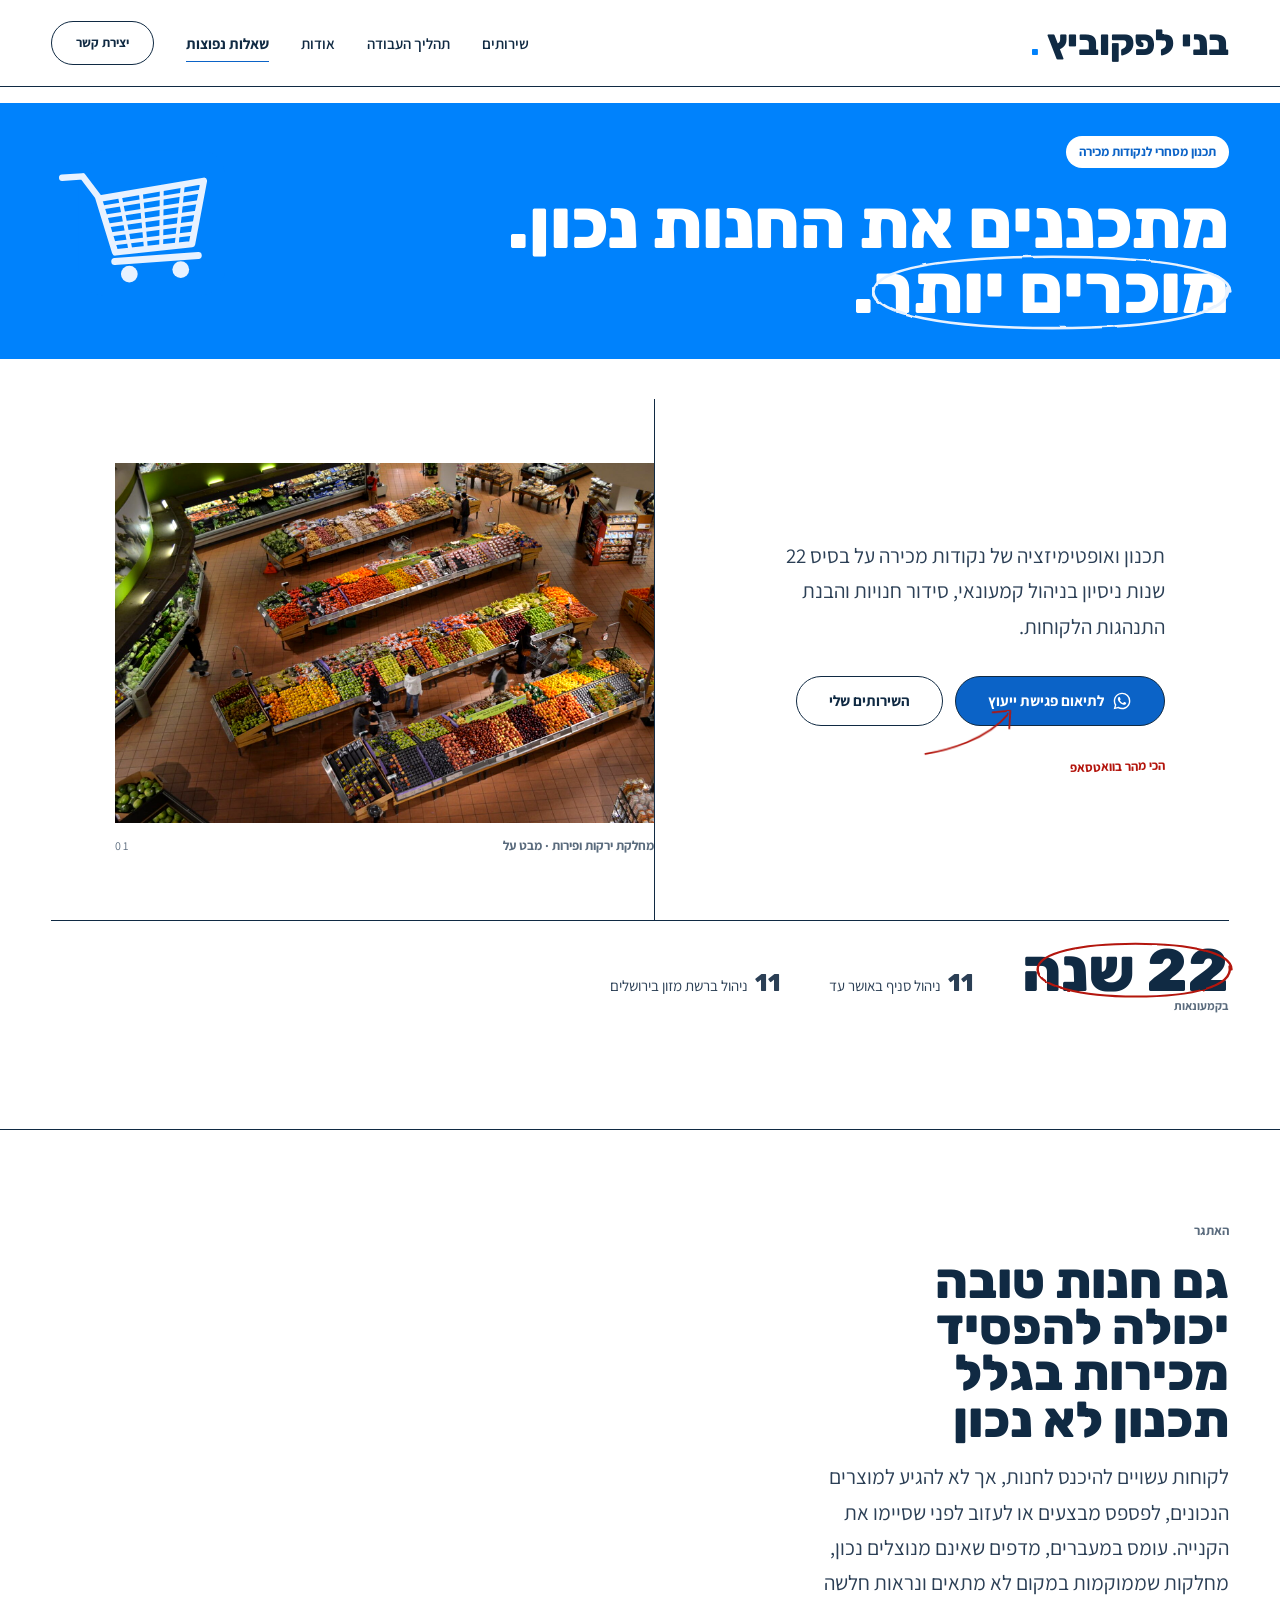
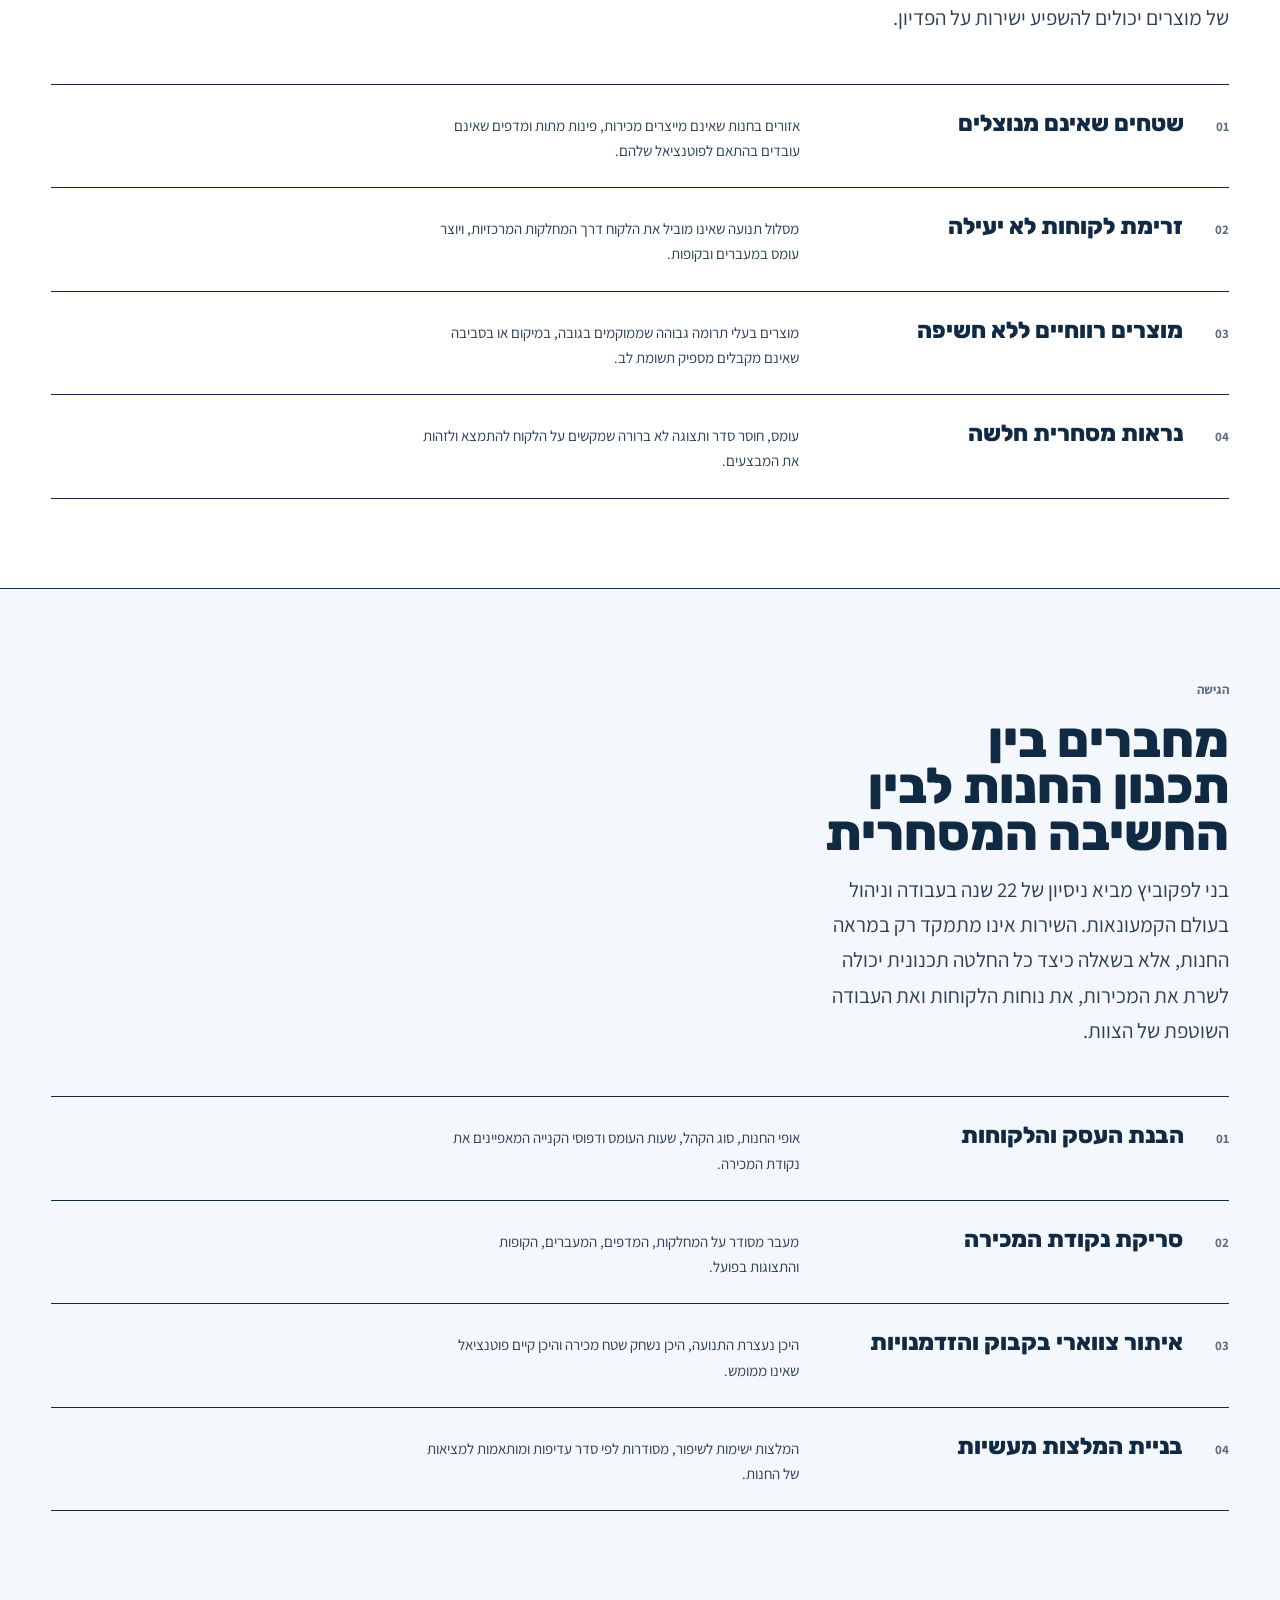
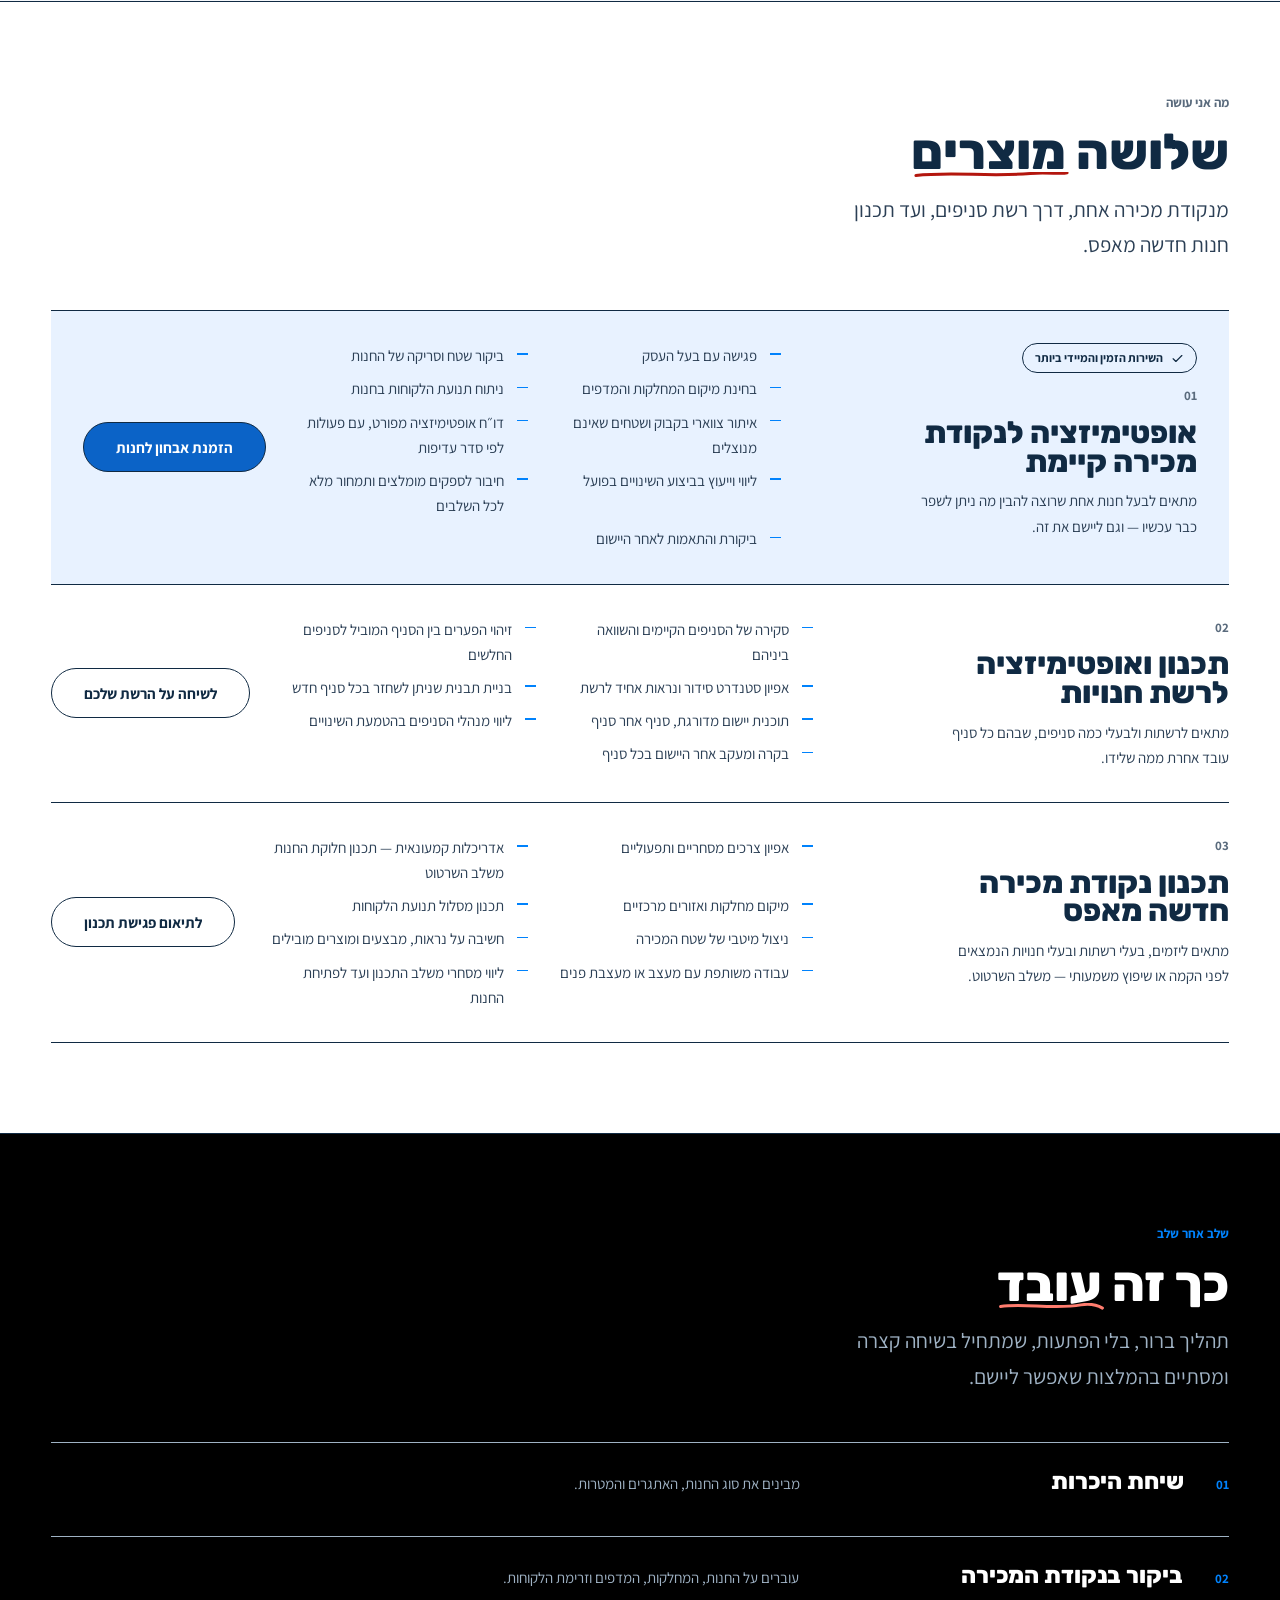
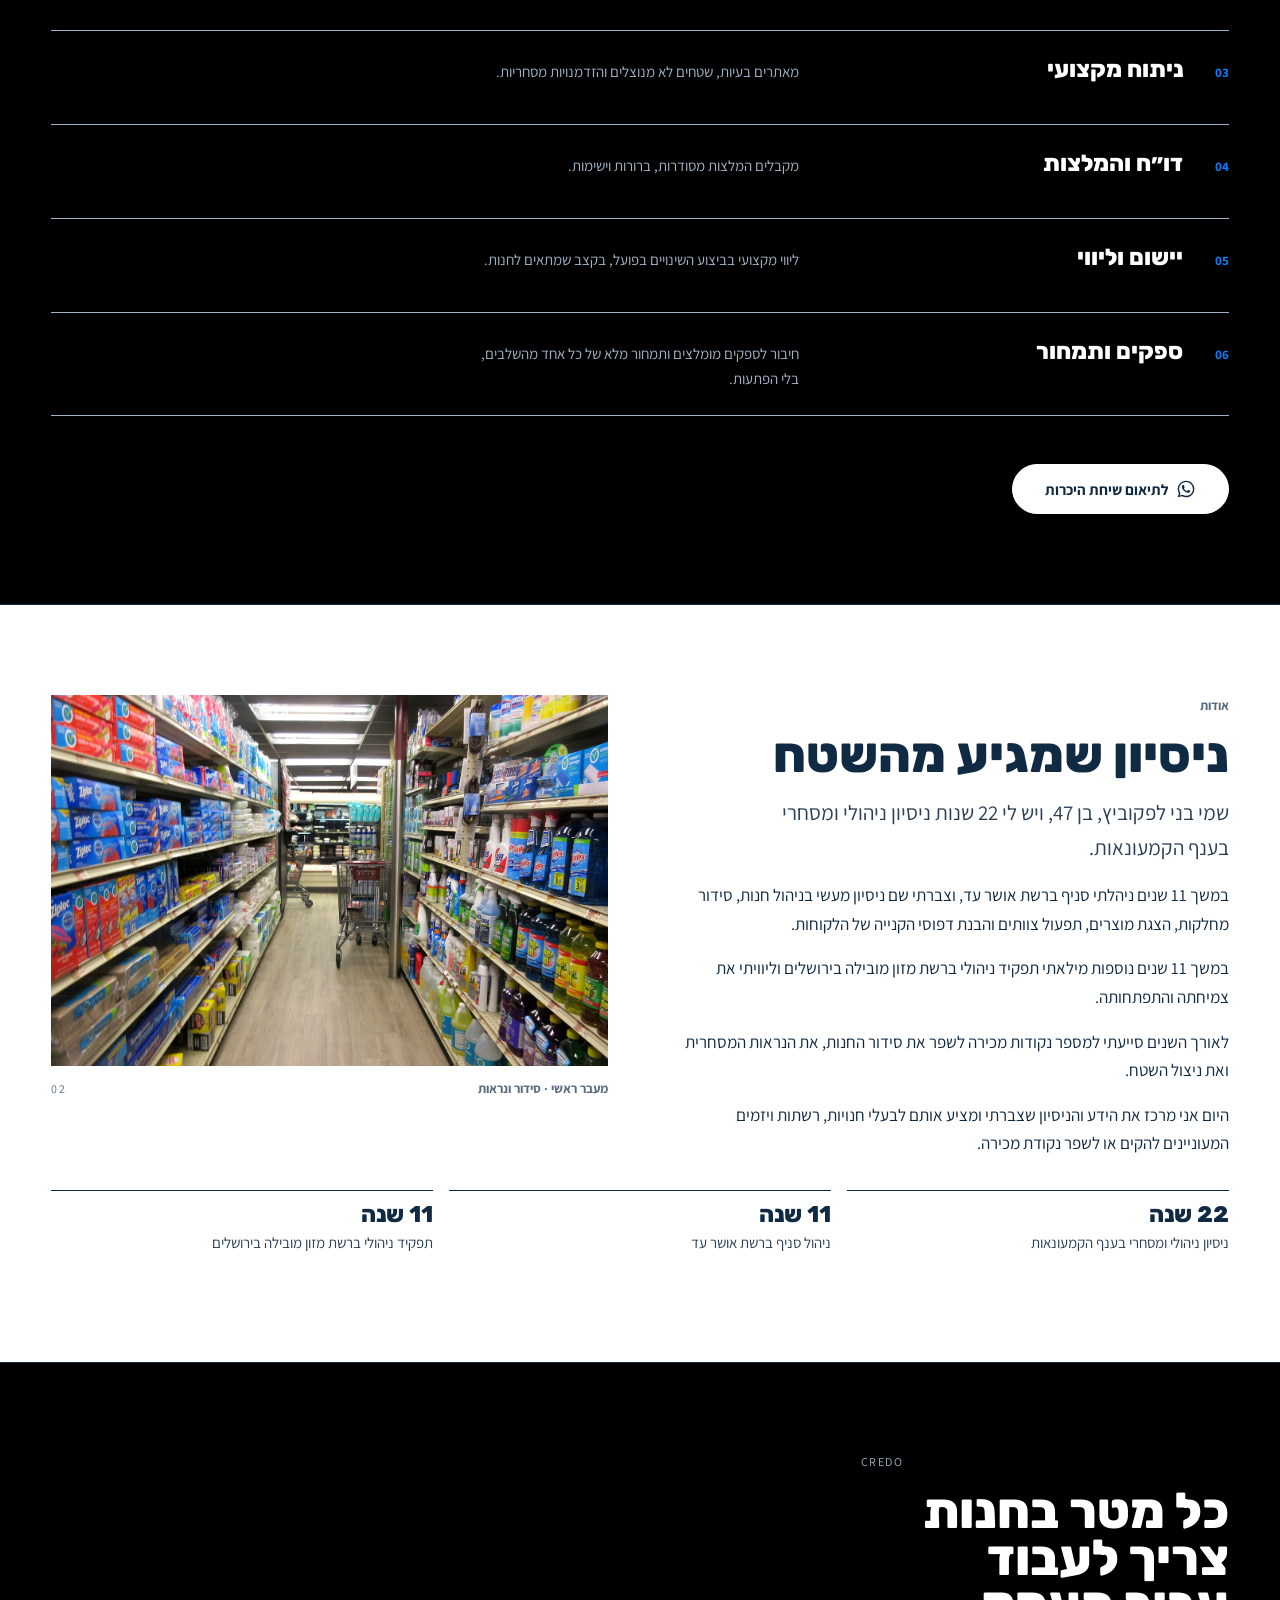
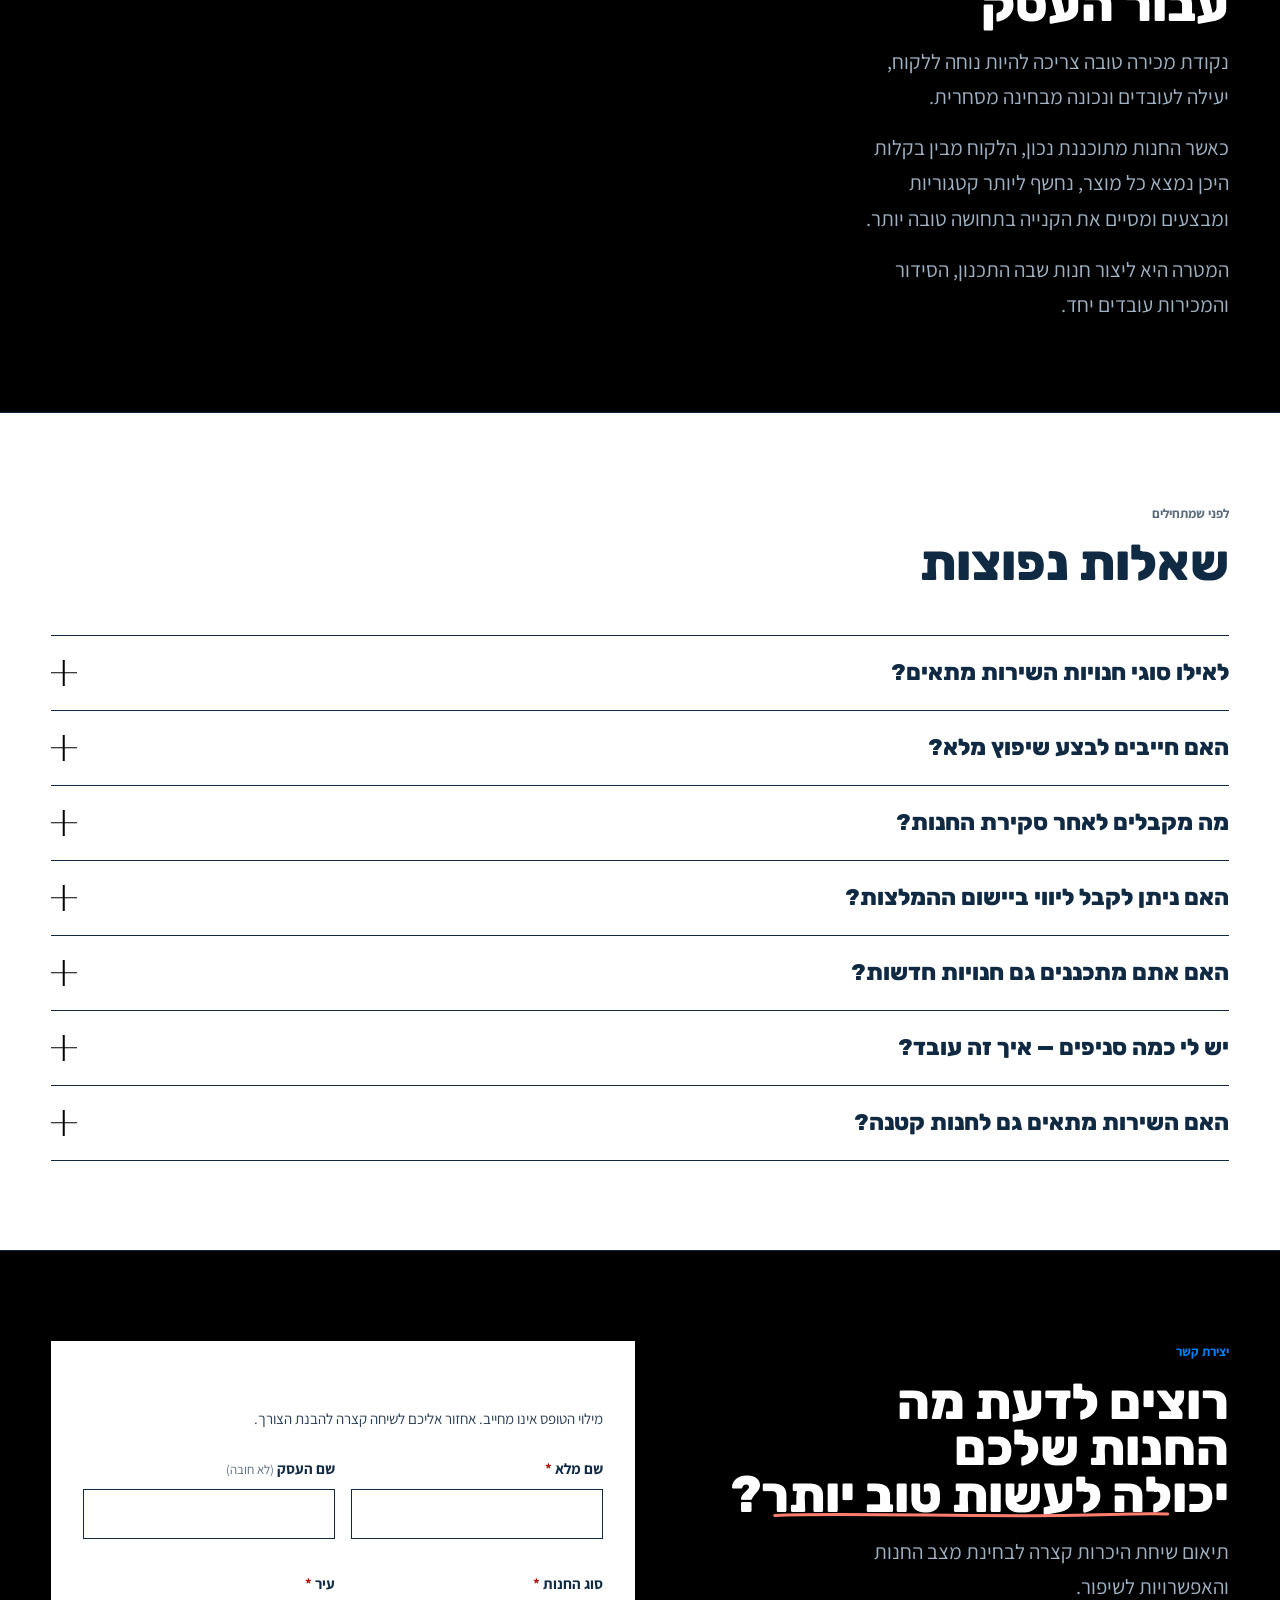
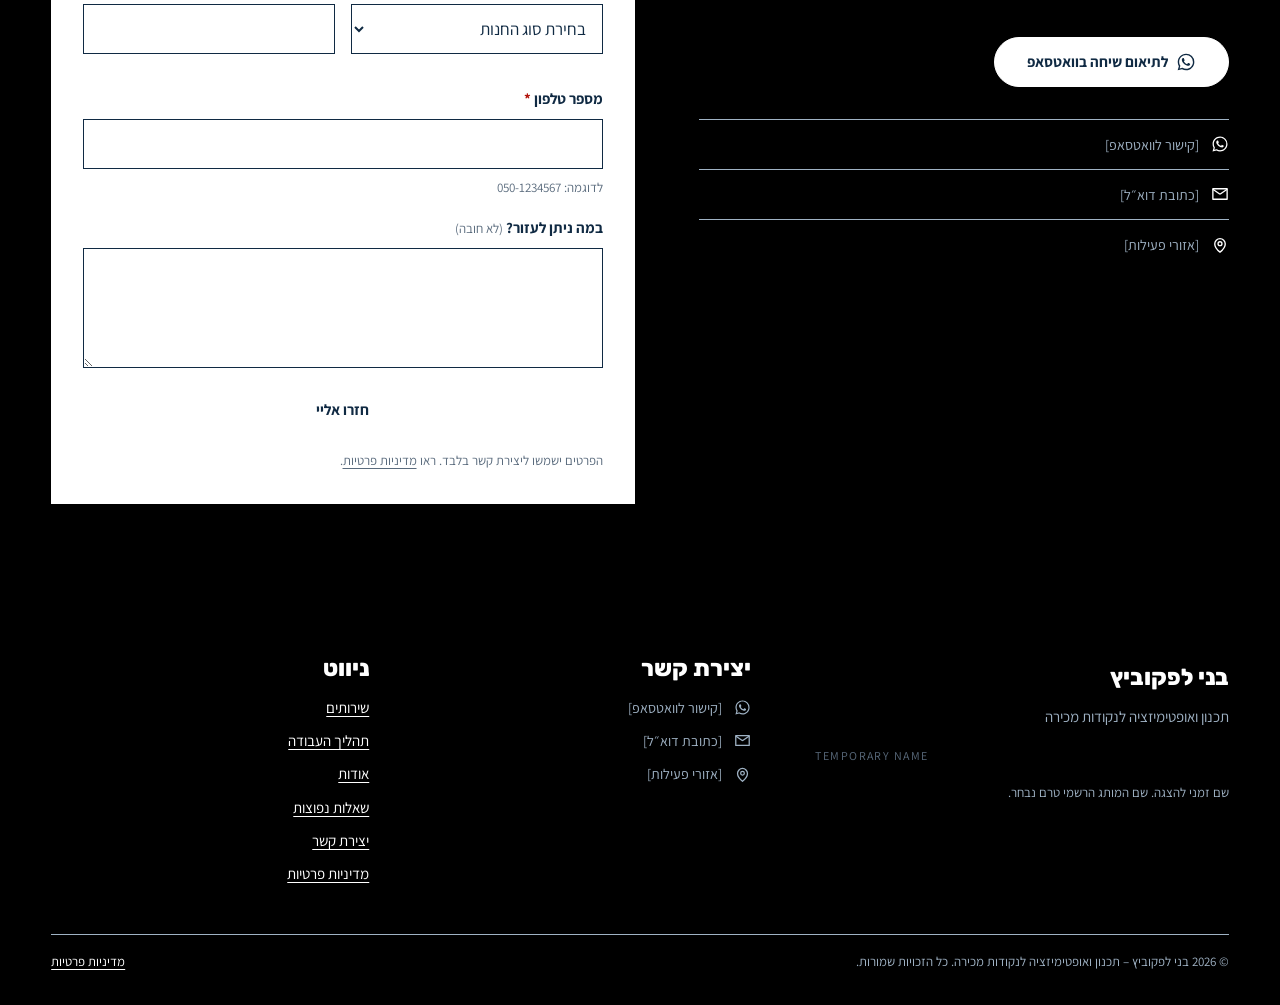
==== index.html @ 43a6b005 "ערכת אייקונים מלאה כדי שהלוגו יופיע בטאב בכל דפדפן ה-SVG היה מקושר, אבל בלי נפילות: דפדפנים מבקשים /" ====
<!DOCTYPE html>
<html lang="he" dir="rtl">
<head>
<meta charset="utf-8">
<meta name="viewport" content="width=device-width, initial-scale=1">

<title>תכנון ואופטימיזציה לנקודות מכירה | בני לפקוביץ</title>
<meta name="description" content="ייעוץ, תכנון ואופטימיזציה לסופרמרקטים, מינימרקטים, קיוסקים ונקודות מכירה, על בסיס 22 שנות ניסיון בניהול קמעונאי.">
<meta name="author" content="בני לפקוביץ">
<meta name="robots" content="index, follow">

<!-- ==========================================================================
     החלפת הדומיין לפני העלייה לאוויר
     --------------------------------------------------------------------------
     הכתובת https://www.pop-style.design מופיעה בארבעה מקומות בקובץ הזה (canonical,
     og:url, og:image, twitter:image) ובנוסף ב-sitemap.xml וב-site.config.js.
     היא חייבת להיות כתובה כאן ולא להיווצר ב-JavaScript, מפני שוואטסאפ
     ופייסבוק קוראים את התגיות האלה בלי להריץ סקריפטים.
     כל עוד הכתובת לא הוחלפה, האתר מציג התראה למנהל האתר בראש העמוד.
     ========================================================================== -->
<link rel="canonical" href="https://www.pop-style.design/">

<!-- Open Graph -->
<meta property="og:type" content="website">
<meta property="og:locale" content="he_IL">
<meta property="og:site_name" content="בני לפקוביץ – תכנון ואופטימיזציה לנקודות מכירה">
<meta property="og:title" content="מתכננים את החנות נכון. מוכרים יותר.">
<meta property="og:description" content="ייעוץ, תכנון ואופטימיזציה לסופרמרקטים, מינימרקטים, קיוסקים ונקודות מכירה, על בסיס 22 שנות ניסיון בניהול קמעונאי.">
<meta property="og:url" content="https://www.pop-style.design/">
<meta property="og:image" content="https://www.pop-style.design/assets/img/og-image.jpg">
<meta property="og:image:width" content="1200">
<meta property="og:image:height" content="630">
<meta property="og:image:alt" content="מבט מלמעלה על מחלקת ירקות ופירות בחנות מזון, ולצידו הכותרת: מתכננים את החנות נכון, מוכרים יותר">
<meta name="twitter:card" content="summary_large_image">
<meta name="twitter:image" content="https://www.pop-style.design/assets/img/og-image.jpg">

<meta name="theme-color" content="#0082fc">

<!-- גופנים מאוחסנים מקומית. Karantina נושאת את הכותרות ומוגדרת
     font-display:block, כדי שלא יהיה הבהוב של גופן חלופי בכותרת הראשית. -->
<link rel="preload" href="assets/fonts/rubik-800-hebrew.woff2" as="font" type="font/woff2" crossorigin>
<link rel="preload" href="assets/fonts/assistant-hebrew.woff2" as="font" type="font/woff2" crossorigin>

<link rel="stylesheet" href="assets/css/style.css">
<!-- אייקון הטאב. SVG הוא הראשי — הוא חד בכל רזולוציה; שאר הקבצים הם
     נפילות: ico לדפדפנים ישנים ולסימניות, PNG לדפדפנים שאינם קוראים
     SVG, apple-touch ל-iOS, וה-manifest לאנדרואיד. -->
<link rel="icon" href="assets/img/favicon.svg" type="image/svg+xml">
<link rel="icon" href="assets/img/favicon-32.png" sizes="32x32" type="image/png">
<link rel="icon" href="assets/img/favicon-16.png" sizes="16x16" type="image/png">
<link rel="icon" href="favicon.ico" sizes="48x48">
<link rel="apple-touch-icon" href="assets/img/apple-touch-icon.png">
<link rel="manifest" href="site.webmanifest">

<!-- מסמן שהדפדפן מריץ JavaScript. אפקט החשיפה בגלילה מופעל רק במצב זה,
     כך שללא JavaScript כל התוכן מוצג במלואו. -->
<script>document.documentElement.classList.add("js");</script>

<!-- ==========================================================================
     נתונים מובנים למנועי חיפוש
     --------------------------------------------------------------------------
     שני בלוקים: תיאור העסק, ורשימת השאלות הנפוצות. סכמת FAQPage היא מה
     שמאפשר לגוגל להציג את השאלות והתשובות ישירות בתוצאות החיפוש.
     שדות התלויים בפרטי קשר מושלמים אוטומטית מתוך site.config.js
     על ידי assets/js/schema.js.
     ========================================================================== -->
<script type="application/ld+json" id="schema-business">
{
  "@context": "https://schema.org",
  "@type": "ProfessionalService",
  "name": "בני לפקוביץ – תכנון ואופטימיזציה לנקודות מכירה",
  "description": "ייעוץ, תכנון ואופטימיזציה לסופרמרקטים, מינימרקטים, קיוסקים ונקודות מכירה, על בסיס 22 שנות ניסיון בניהול קמעונאי.",
  "founder": { "@type": "Person", "name": "בני לפקוביץ", "jobTitle": "יועץ ומתכנן נקודות מכירה" },
  "knowsAbout": ["תכנון נקודת מכירה", "סידור חנות", "אופטימיזציה קמעונאית", "תכנון סופרמרקט", "נראות מסחרית"],
  "priceRange": "$$",
  "availableLanguage": "he",
  "hasOfferCatalog": {
    "@type": "OfferCatalog",
    "name": "שירותי תכנון ואופטימיזציה לנקודות מכירה",
    "itemListElement": [
      { "@type": "Offer", "itemOffered": { "@type": "Service", "name": "אופטימיזציה לנקודת מכירה קיימת" } },
      { "@type": "Offer", "itemOffered": { "@type": "Service", "name": "תכנון ואופטימיזציה לרשת חנויות" } },
      { "@type": "Offer", "itemOffered": { "@type": "Service", "name": "תכנון נקודת מכירה חדשה מאפס" } }
    ]
  }
}
</script>

<script type="application/ld+json">
{
  "@context": "https://schema.org",
  "@type": "FAQPage",
  "mainEntity": [
    { "@type": "Question", "name": "לאילו סוגי חנויות השירות מתאים?",
      "acceptedAnswer": { "@type": "Answer", "text": "השירות מתאים לסופרמרקטים, מינימרקטים, קיוסקים, חנויות נוחות, חנויות מזון ונקודות מכירה קמעונאיות נוספות." } },
    { "@type": "Question", "name": "האם חייבים לבצע שיפוץ מלא?",
      "acceptedAnswer": { "@type": "Answer", "text": "לא. במקרים רבים ניתן להשיג שיפור באמצעות שינויי סידור, מיקום, נראות וזרימה ללא שיפוץ מקיף." } },
    { "@type": "Question", "name": "מה מקבלים לאחר סקירת החנות?",
      "acceptedAnswer": { "@type": "Answer", "text": "דו״ח מסודר הכולל את הממצאים, ההמלצות והפעולות המומלצות לפי סדר עדיפות." } },
    { "@type": "Question", "name": "האם ניתן לקבל ליווי ביישום ההמלצות?",
      "acceptedAnswer": { "@type": "Answer", "text": "כן. ניתן להזמין שירות הכולל ליווי וסיוע ביישום בפועל." } },
    { "@type": "Question", "name": "האם אתם מתכננים גם חנויות חדשות?",
      "acceptedAnswer": { "@type": "Answer", "text": "כן. ניתן לקבל תכנון מסחרי מלא בשיתוף מעצב או מעצבת פנים." } },
    { "@type": "Question", "name": "יש לי כמה סניפים — איך זה עובד?",
      "acceptedAnswer": { "@type": "Answer", "text": "לרשתות יש מוצר נפרד. במקום לטפל בכל סניף בנפרד, בונים סטנדרט אחיד לרשת ותבנית שניתן לשחזר, ומיישמים אותה בהדרגה סניף אחר סניף." } },
    { "@type": "Question", "name": "האם השירות מתאים גם לחנות קטנה?",
      "acceptedAnswer": { "@type": "Answer", "text": "כן. דווקא בחנויות קטנות יש חשיבות גבוהה לניצול נכון של כל מטר." } }
  ]
}
</script>

<script src="assets/js/site.config.js"></script>
</head>

<body>

<a class="skip-link" href="#main">דילוג לתוכן המרכזי</a>

<!-- ==========================================================================
     ספריית אייקונים (SVG inline — ללא תלות חיצונית, ללא אמוג'י)
     ========================================================================== -->
<svg width="0" height="0" style="position:absolute" aria-hidden="true" focusable="false">
  <defs>
    <!-- רעד העיפרון: רעש פרקטלי שמזיז את הקו מעט מהמסלול הגיאומטרי שלו.
         סטטי לחלוטין — רק היקף הקו מונפש, כך שהסינון מרוסטר פעם אחת. -->
    <filter id="pencil-rough" x="-25%" y="-25%" width="150%" height="150%">
      <feTurbulence type="fractalNoise" baseFrequency="0.04" numOctaves="2" seed="7" result="noise"/>
      <feDisplacementMap in="SourceGraphic" in2="noise" scale="2.4" xChannelSelector="R" yChannelSelector="G"/>
    </filter>
    <symbol id="i-alert" viewBox="0 0 24 24" fill="none" stroke="currentColor" stroke-width="1.8" stroke-linecap="round" stroke-linejoin="round">
      <path d="M10.3 3.9 2.4 17.4A1.9 1.9 0 0 0 4 20.3h16a1.9 1.9 0 0 0 1.6-2.9L13.7 3.9a1.9 1.9 0 0 0-3.4 0Z"/>
      <path d="M12 9v4.5M12 17h.01"/>
    </symbol>
    <symbol id="i-check" viewBox="0 0 24 24" fill="none" stroke="currentColor" stroke-width="2.2" stroke-linecap="round" stroke-linejoin="round">
      <path d="m4 12.5 5 5L20 6.5"/>
    </symbol>
    <symbol id="i-mail" viewBox="0 0 24 24" fill="none" stroke="currentColor" stroke-width="1.8" stroke-linecap="round" stroke-linejoin="round">
      <rect x="2.5" y="5" width="19" height="14"/><path d="m2.9 6 8.2 5.7a1.6 1.6 0 0 0 1.8 0L21.1 6"/>
    </symbol>
    <symbol id="i-pin" viewBox="0 0 24 24" fill="none" stroke="currentColor" stroke-width="1.8" stroke-linecap="round" stroke-linejoin="round">
      <path d="M19 10.5c0 5.2-7 11-7 11s-7-5.8-7-11a7 7 0 0 1 14 0Z"/><circle cx="12" cy="10.3" r="2.6"/>
    </symbol>
    <symbol id="i-whatsapp" viewBox="0 0 24 24"><path fill="currentColor" d="M12.04 2c-5.5 0-9.96 4.46-9.96 9.96 0 1.76.46 3.48 1.34 5L2 22l5.2-1.36a9.9 9.9 0 0 0 4.84 1.24h.01c5.5 0 9.96-4.46 9.96-9.96A9.9 9.9 0 0 0 19.1 4.9 9.9 9.9 0 0 0 12.04 2Zm0 18.18h-.01a8.3 8.3 0 0 1-4.2-1.15l-.3-.18-3.12.82.83-3.04-.2-.31a8.24 8.24 0 0 1-1.26-4.36c0-4.56 3.71-8.27 8.27-8.27 2.2 0 4.28.86 5.84 2.42a8.22 8.22 0 0 1 2.42 5.85c0 4.57-3.71 8.28-8.27 8.28Zm4.54-6.2c-.25-.13-1.47-.72-1.7-.8-.23-.09-.4-.13-.56.12-.17.25-.64.8-.79.97-.14.16-.29.19-.54.06-.25-.12-1.05-.38-2-1.23a7.5 7.5 0 0 1-1.39-1.72c-.14-.25-.01-.38.11-.5.11-.12.25-.29.37-.44.13-.15.17-.25.25-.42.09-.16.04-.31-.02-.44-.06-.12-.56-1.35-.77-1.85-.2-.48-.4-.42-.56-.43h-.47c-.16 0-.43.06-.65.31-.23.25-.86.84-.86 2.05s.88 2.38 1 2.55c.13.16 1.74 2.65 4.2 3.72.59.25 1.05.4 1.4.52.6.19 1.13.16 1.56.1.48-.07 1.47-.6 1.68-1.19.2-.58.2-1.08.15-1.18-.06-.11-.23-.17-.48-.3Z"/></symbol>
  </defs>
</svg>

<!-- ==========================================================================
     כותרת עליונה
     ========================================================================== -->
<header class="header" id="site-header">
  <div class="container header__inner">

    <a class="brand" href="#top" aria-label="בני לפקוביץ, תכנון ואופטימיזציה לנקודות מכירה, חזרה לראש העמוד">
      <span class="brand__name">בני לפקוביץ</span>
      <span class="brand__dot" aria-hidden="true">.</span>
    </a>

    <nav class="nav" aria-label="ניווט ראשי">
      <ul class="nav__list">
        <li><a class="nav__link" href="#services">שירותים</a></li>
        <li><a class="nav__link" href="#process">תהליך העבודה</a></li>
        <li><a class="nav__link" href="#about">אודות</a></li>
        <li hidden><a class="nav__link" href="#testimonials">המלצות</a></li>
        <li><a class="nav__link" href="#faq">שאלות נפוצות</a></li>
      </ul>
    </nav>

    <a class="btn btn--secondary btn--sm header__cta" href="#contact" data-wa-link>יצירת קשר</a>

    <button class="nav-toggle" type="button" id="nav-toggle"
            aria-expanded="false" aria-controls="mobile-nav" aria-label="פתיחת תפריט הניווט">
      <span class="nav-toggle__bars" aria-hidden="true"></span>
    </button>

  </div>

  <!-- פריטי התפריט נבנים מתוך תפריט השולחן שלמעלה, כדי שרשימת הניווט
       תוגדר במקום אחד בלבד. התפריט הנפתח דורש JavaScript ממילא. -->
  <div class="mobile-nav container" id="mobile-nav" hidden>
    <ul class="mobile-nav__list" id="mobile-nav-list"></ul>
    <a class="btn btn--primary btn--block mobile-nav__cta" href="#contact" data-wa-link>לתיאום ייעוץ</a>
  </div>
</header>

<main id="main">

<!-- התראה למנהל האתר: הדומיין בתגיות השיתוף עדיין לא הוחלף. -->
<div class="container" style="padding-block-start:1rem">
  <div class="admin-notice" id="domain-notice" data-admin-notice hidden>
    <svg aria-hidden="true"><use href="#i-alert"></use></svg>
    <p>
      <strong>הודעה למנהל האתר:</strong>
      כתובת האתר עדיין מוגדרת כ־<code>https://www.pop-style.design</code>.
      כל עוד היא לא הוחלפה, שיתוף של האתר בוואטסאפ או בפייסבוק יוצג ללא תמונה,
      ומנועי החיפוש יקבלו כתובת <code>canonical</code> שגויה.
      יש לעדכן את הכתובת ב־<code>index.html</code>, ב־<code>sitemap.xml</code>
      וב־<code>assets/js/site.config.js</code>.
    </p>
  </div>
</div>

<!-- ==========================================================================
     1. הירו
     ========================================================================== -->
<section class="section hero" id="top">

  <!-- ====================================================================
       השדה הכחול. זהו הבית היחיד שבו כחול המותג המדויק הוא קרקע, והוא
       נושא אך ורק טקסט תצוגה: #0082FC מול לבן הוא 3.75:1 — עובר את סף
       ה-3:1 לטקסט גדול ונכשל ב-4.5:1 הנדרש לטקסט רגיל. כל טקסט רץ יושב
       על לבן, מתחת לשדה.
       ==================================================================== -->
  <div class="hero__field">
    <div class="container hero__field-inner">

      <img class="hero__mark" src="assets/img/logo-mark.svg" alt=""
           width="128" height="128" loading="eager" decoding="async">

      <div class="hero__field-text">
      <p class="tag tag--chip">תכנון מסחרי לנקודות מכירה</p>

      <!-- כותרת קינטית. המילים עולות מתוך מסכה, מילה שלמה בכל פעם.
           אין חלוקה לאותיות: היא הייתה שוברת צורות סופיות ומנתקת
           אותיות שימוש מהמילה שלהן. ללא JavaScript הכותרת מוצגת כרגיל. -->
      <h1 class="hero__title kinetic">
        <span class="kinetic__line">מתכננים את החנות נכון.</span>
        <!-- .mark-anchor יושב מחוץ ל-overflow:hidden של השורה, ונמדד
             מהרוחב המרונדר בפועל. אפס ch, אפס קבועים — הסימון שורד
             החלפת גופן תצוגה. -->
        <span class="mark-anchor">
          <span class="kinetic__line">מוכרים יותר.</span>
          <svg class="mark mark--headline" viewBox="0 0 300 90" preserveAspectRatio="none" aria-hidden="true" data-delay="950">
            <path d="M292 44 C292 20 232 8 150 8 C68 8 8 20 8 44 C8 68 68 82 150 82 C236 82 294 68 290 40"/>
          </svg>
        </span>
      </h1>
      </div>

    </div>
  </div>

  <div class="container">
    <div class="hero__grid">

      <div class="hero__content">

        <p class="hero__sub">
          תכנון ואופטימיזציה של נקודות מכירה על בסיס 22 שנות ניסיון בניהול קמעונאי,
          סידור חנויות והבנת התנהגות הלקוחות.
        </p>

        <div class="hero__actions">
          <a class="btn btn--primary" href="#contact" data-wa-link>
            <svg class="btn__icon" aria-hidden="true"><use href="#i-whatsapp"></use></svg>
            לתיאום פגישת ייעוץ
          </a>
          <a class="btn btn--secondary" href="#services">השירותים שלי</a>
        </div>

        <!-- סימון יד שמצביע על הפעולה הראשית. דקורטיבי בלבד:
             הכפתור עצמו נגיש וברור גם בלעדיו. -->
        <p class="hero__scribble scribble" aria-hidden="true">
          <svg class="mark mark--arrow" viewBox="0 0 150 76" aria-hidden="true">
            <path d="M8 70 C40 66 98 52 130 16"/>
            <path d="M108 12 L134 10 L132 36"/>
          </svg>
          הכי מהר בוואטסאפ
        </p>

        <!-- הצעת הפתיחה. מוצגת רק אם מולא introOfferText ב-site.config.js. -->
        <p class="offer-note" data-offer="intro" hidden></p>

      </div>

      <div class="hero__divider" aria-hidden="true"></div>

      <figure class="hero__visual shot">
        <img src="assets/img/store-produce.jpg" width="1600" height="1059"
             loading="eager" fetchpriority="high" decoding="async"
             alt="מבט מלמעלה על מחלקת הירקות והפירות בחנות מזון, עם משטחי תצוגה מסודרים בשורות מקבילות">
        <figcaption>
          <span class="tag">מחלקת ירקות ופירות · מבט על</span>
          <span class="mono">01</span>
        </figcaption>
      </figure>

    </div>

    <!-- 22 שנה אינן נתון שלישי לצד 11 ו-11 — הן הסכום שלהן. -->
    <div class="timeline">
      <p class="timeline__total"><span class="marked"><span class="count" data-count-to="22">22</span> שנה<svg class="mark" viewBox="0 0 220 80" preserveAspectRatio="none" aria-hidden="true">
        <path d="M212 38 C212 17 168 6 110 6 C52 6 6 17 6 38 C6 59 52 72 110 72 C172 72 214 59 210 34"/>
      </svg></span><span class="timeline__label">בקמעונאות</span></p>
      <dl class="timeline__stops">
        <div class="timeline__stop">
          <dt class="sr-only">תחנה ראשונה</dt>
          <dd style="margin:0"><b class="count" data-count-to="11">11</b> ניהול סניף באושר עד</dd>
        </div>
        <div class="timeline__stop">
          <dt class="sr-only">תחנה שנייה</dt>
          <dd style="margin:0"><b class="count" data-count-to="11">11</b> ניהול ברשת מזון בירושלים</dd>
        </div>
      </dl>
    </div>

  </div>
</section>

<!-- ==========================================================================
     2. האתגר
     ========================================================================== -->
<section class="section" id="problem">
  <div class="container">
    <div class="section-head reveal">
      <p class="tag">האתגר</p>
      <h2>גם חנות טובה יכולה להפסיד מכירות בגלל תכנון לא נכון</h2>
      <p class="lead">
        לקוחות עשויים להיכנס לחנות, אך לא להגיע למוצרים הנכונים, לפספס מבצעים או לעזוב לפני שסיימו את הקנייה.
        עומס במעברים, מדפים שאינם מנוצלים נכון, מחלקות שממוקמות במקום לא מתאים ונראות חלשה של מוצרים
        יכולים להשפיע ישירות על הפדיון.
      </p>
    </div>

    <ul class="rows">
      <li class="row reveal">
        <p class="row__n">01</p>
        <h3 class="row__title">שטחים שאינם מנוצלים</h3>
        <p class="row__text">אזורים בחנות שאינם מייצרים מכירות, פינות מתות ומדפים שאינם עובדים בהתאם לפוטנציאל שלהם.</p>
      </li>
      <li class="row reveal">
        <p class="row__n">02</p>
        <h3 class="row__title">זרימת לקוחות לא יעילה</h3>
        <p class="row__text">מסלול תנועה שאינו מוביל את הלקוח דרך המחלקות המרכזיות, ויוצר עומס במעברים ובקופות.</p>
      </li>
      <li class="row reveal">
        <p class="row__n">03</p>
        <h3 class="row__title">מוצרים רווחיים ללא חשיפה</h3>
        <p class="row__text">מוצרים בעלי תרומה גבוהה שממוקמים בגובה, במיקום או בסביבה שאינם מקבלים מספיק תשומת לב.</p>
      </li>
      <li class="row reveal">
        <p class="row__n">04</p>
        <h3 class="row__title">נראות מסחרית חלשה</h3>
        <p class="row__text">עומס, חוסר סדר ותצוגה לא ברורה שמקשים על הלקוח להתמצא ולזהות את המבצעים.</p>
      </li>
    </ul>
  </div>
</section>

<!-- ==========================================================================
     3. הגישה
     ========================================================================== -->
<section class="section section--tint" id="solution">
  <div class="container">
    <div class="section-head reveal">
      <p class="tag">הגישה</p>
      <h2>מחברים בין תכנון החנות לבין החשיבה המסחרית</h2>
      <p class="lead">
        בני לפקוביץ מביא ניסיון של 22 שנה בעבודה וניהול בעולם הקמעונאות.
        השירות אינו מתמקד רק במראה החנות, אלא בשאלה כיצד כל החלטה תכנונית יכולה לשרת את המכירות,
        את נוחות הלקוחות ואת העבודה השוטפת של הצוות.
      </p>
    </div>

    <ol class="rows">
      <li class="row reveal">
        <p class="row__n">01</p>
        <h3 class="row__title">הבנת העסק והלקוחות</h3>
        <p class="row__text">אופי החנות, סוג הקהל, שעות העומס ודפוסי הקנייה המאפיינים את נקודת המכירה.</p>
      </li>
      <li class="row reveal">
        <p class="row__n">02</p>
        <h3 class="row__title">סריקת נקודת המכירה</h3>
        <p class="row__text">מעבר מסודר על המחלקות, המדפים, המעברים, הקופות והתצוגות בפועל.</p>
      </li>
      <li class="row reveal">
        <p class="row__n">03</p>
        <h3 class="row__title">איתור צווארי בקבוק והזדמנויות</h3>
        <p class="row__text">היכן נעצרת התנועה, היכן נשחק שטח מכירה והיכן קיים פוטנציאל שאינו ממומש.</p>
      </li>
      <li class="row reveal">
        <p class="row__n">04</p>
        <h3 class="row__title">בניית המלצות מעשיות</h3>
        <p class="row__text">המלצות ישימות לשיפור, מסודרות לפי סדר עדיפות ומותאמות למציאות של החנות.</p>
      </li>
    </ol>
  </div>
</section>

<!-- ==========================================================================
     4. השירותים
     ========================================================================== -->
<section class="section" id="services">
  <div class="container">
    <div class="section-head reveal">
      <p class="tag">מה אני עושה</p>
      <h2>שלושה <span class="marked">מוצרים<svg class="mark mark--underline" viewBox="0 0 400 24" preserveAspectRatio="none" aria-hidden="true">
        <path d="M5 14 C96 6 196 17 300 10 C344 7 378 12 395 9"/>
      </svg></span></h2>
      <p class="lead">מנקודת מכירה אחת, דרך רשת סניפים, ועד תכנון חנות חדשה מאפס.</p>
      <!-- עוגן מחיר. מוצג רק אם מולא priceRangeText ב-assets/js/site.config.js. -->
      <p class="offer-note" data-offer="price" hidden></p>
    </div>

    <div class="rows">

      <!-- ==================================================================
           שלושת המוצרים לפי סיכום פגישת 14.10.2026.
           מוצר 1 כולל גם את הליווי והיישום, שבפגישה הוגדרו כשלב בתהליך
           ולא כמוצר נפרד.
           =================================================================== -->

      <article class="service service--featured reveal">
        <div class="service__head">
          <span class="service__badge">
            <svg width="13" height="13" aria-hidden="true"><use href="#i-check"></use></svg>
            השירות הזמין והמיידי ביותר
          </span>
          <p class="service__n">01</p>
          <h3 class="service__title">אופטימיזציה לנקודת מכירה קיימת</h3>
          <p class="service__for">מתאים לבעל חנות אחת שרוצה להבין מה ניתן לשפר כבר עכשיו — וגם ליישם את זה.</p>
        </div>

        <ul class="service__list">
          <li>פגישה עם בעל העסק</li>
          <li>ביקור שטח וסריקה של החנות</li>
          <li>בחינת מיקום המחלקות והמדפים</li>
          <li>ניתוח תנועת הלקוחות בחנות</li>
          <li>איתור צווארי בקבוק ושטחים שאינם מנוצלים</li>
          <li>דו״ח אופטימיזציה מפורט, עם פעולות לפי סדר עדיפות</li>
          <li>ליווי וייעוץ בביצוע השינויים בפועל</li>
          <li>חיבור לספקים מומלצים ותמחור מלא לכל השלבים</li>
          <li>ביקורת והתאמות לאחר היישום</li>
        </ul>

        <a class="btn btn--primary service__cta" href="#contact" data-service="אופטימיזציה לנקודת מכירה קיימת">
          הזמנת אבחון לחנות
        </a>
      </article>

      <article class="service reveal">
        <div class="service__head">
          <p class="service__n">02</p>
          <h3 class="service__title">תכנון ואופטימיזציה לרשת חנויות</h3>
          <p class="service__for">מתאים לרשתות ולבעלי כמה סניפים, שבהם כל סניף עובד אחרת ממה שלידו.</p>

          <!-- הסעיפים כאן נוסחו על בסיס סיכום הפגישה, שהגדיר את המוצר אך לא
               את תכולתו. יש לקבל את אישורו של בני או לתקן לפני הפרסום. -->
          <div class="admin-notice admin-notice--inline" data-admin-notice>
            <svg aria-hidden="true"><use href="#i-alert"></use></svg>
            <p>
              <strong>טעון אישור:</strong>
              סיכום הפגישה הגדיר את מוצר הרשתות אך לא את תכולתו. הסעיפים כאן הוצעו
              על בסיס התהליך של מוצר 1 — יש לאשר או לתקן אותם מול בני.
            </p>
          </div>
        </div>

        <ul class="service__list">
          <li>סקירה של הסניפים הקיימים והשוואה ביניהם</li>
          <li>זיהוי הפערים בין הסניף המוביל לסניפים החלשים</li>
          <li>אפיון סטנדרט סידור ונראות אחיד לרשת</li>
          <li>בניית תבנית שניתן לשחזר בכל סניף חדש</li>
          <li>תוכנית יישום מדורגת, סניף אחר סניף</li>
          <li>ליווי מנהלי הסניפים בהטמעת השינויים</li>
          <li>בקרה ומעקב אחר היישום בכל סניף</li>
        </ul>

        <a class="btn btn--secondary service__cta" href="#contact" data-service="תכנון ואופטימיזציה לרשת חנויות">
          לשיחה על הרשת שלכם
        </a>
      </article>

      <article class="service reveal">
        <div class="service__head">
          <p class="service__n">03</p>
          <h3 class="service__title">תכנון נקודת מכירה חדשה מאפס</h3>
          <p class="service__for">מתאים ליזמים, בעלי רשתות ובעלי חנויות הנמצאים לפני הקמה או שיפוץ משמעותי — משלב השרטוט.</p>
        </div>

        <ul class="service__list">
          <li>אפיון צרכים מסחריים ותפעוליים</li>
          <li>אדריכלות קמעונאית — תכנון חלוקת החנות משלב השרטוט</li>
          <li>מיקום מחלקות ואזורים מרכזיים</li>
          <li>תכנון מסלול תנועת הלקוחות</li>
          <li>ניצול מיטבי של שטח המכירה</li>
          <li>חשיבה על נראות, מבצעים ומוצרים מובילים</li>
          <li>עבודה משותפת עם מעצב או מעצבת פנים</li>
          <li>ליווי מסחרי משלב התכנון ועד לפתיחת החנות</li>
        </ul>

        <a class="btn btn--secondary service__cta" href="#contact" data-service="תכנון נקודת מכירה חדשה מאפס">
          לתיאום פגישת תכנון
        </a>
      </article>

    </div>
  </div>
</section>

<!-- ==========================================================================
     5. תהליך העבודה
     ========================================================================== -->
<section class="section section--dark" id="process">
  <div class="container">
    <div class="section-head reveal">
      <p class="tag">שלב אחר שלב</p>
      <h2>כך זה <span class="marked">עובד<svg class="mark mark--underline" viewBox="0 0 400 24" preserveAspectRatio="none" aria-hidden="true">
        <path d="M6 12 C90 5 210 18 312 9 C350 6 380 11 394 15"/>
      </svg></span></h2>
      <p class="lead">תהליך ברור, בלי הפתעות, שמתחיל בשיחה קצרה ומסתיים בהמלצות שאפשר ליישם.</p>
    </div>

    <ol class="rows">
      <li class="row reveal">
        <p class="row__n">01</p>
        <h3 class="row__title">שיחת היכרות</h3>
        <p class="row__text">מבינים את סוג החנות, האתגרים והמטרות.</p>
      </li>
      <li class="row reveal">
        <p class="row__n">02</p>
        <h3 class="row__title">ביקור בנקודת המכירה</h3>
        <p class="row__text">עוברים על החנות, המחלקות, המדפים וזרימת הלקוחות.</p>
      </li>
      <li class="row reveal">
        <p class="row__n">03</p>
        <h3 class="row__title">ניתוח מקצועי</h3>
        <p class="row__text">מאתרים בעיות, שטחים לא מנוצלים והזדמנויות מסחריות.</p>
      </li>
      <li class="row reveal">
        <p class="row__n">04</p>
        <h3 class="row__title">דו״ח והמלצות</h3>
        <p class="row__text">מקבלים המלצות מסודרות, ברורות וישימות.</p>
      </li>
      <li class="row reveal">
        <p class="row__n">05</p>
        <h3 class="row__title">יישום וליווי</h3>
        <p class="row__text">ליווי מקצועי בביצוע השינויים בפועל, בקצב שמתאים לחנות.</p>
      </li>
      <li class="row reveal">
        <p class="row__n">06</p>
        <h3 class="row__title">ספקים ותמחור</h3>
        <p class="row__text">חיבור לספקים מומלצים ותמחור מלא של כל אחד מהשלבים, בלי הפתעות.</p>
      </li>
    </ol>

    <div class="hero__actions reveal" style="margin-block-start:var(--s-7)">
      <a class="btn btn--primary" href="#contact" data-wa-link>
        <svg class="btn__icon" aria-hidden="true"><use href="#i-whatsapp"></use></svg>
        לתיאום שיחת היכרות
      </a>
    </div>
  </div>
</section>

<!-- ==========================================================================
     6. אודות
     ========================================================================== -->
<section class="section" id="about">
  <div class="container">
    <div class="about__grid">

      <div class="reveal">
        <p class="tag">אודות</p>
        <h2>ניסיון שמגיע מהשטח</h2>

        <p class="lead">שמי בני לפקוביץ, בן 47, ויש לי 22 שנות ניסיון ניהולי ומסחרי בענף הקמעונאות.</p>

        <p>
          במשך 11 שנים ניהלתי סניף ברשת אושר עד, וצברתי שם ניסיון מעשי בניהול חנות,
          סידור מחלקות, הצגת מוצרים, תפעול צוותים והבנת דפוסי הקנייה של הלקוחות.
        </p>

        <p>
          במשך 11 שנים נוספות מילאתי תפקיד ניהולי ברשת מזון מובילה בירושלים וליוויתי את צמיחתה והתפתחותה.
        </p>

        <p>
          לאורך השנים סייעתי למספר נקודות מכירה לשפר את סידור החנות, את הנראות המסחרית ואת ניצול השטח.
        </p>

        <p>
          היום אני מרכז את הידע והניסיון שצברתי ומציע אותם לבעלי חנויות, רשתות ויזמים
          המעוניינים להקים או לשפר נקודת מכירה.
        </p>
      </div>

      <figure class="shot reveal">
        <img src="assets/img/store-aisle.jpg" width="1400" height="1050"
             loading="lazy" decoding="async"
             alt="מעבר בחנות מזון עם מדפים מסודרים משני צדדיו ושילוט מחירים">
        <figcaption>
          <span class="tag">מעבר ראשי · סידור ונראות</span>
          <span class="mono">02</span>
        </figcaption>
      </figure>

    </div>

    <dl class="about__facts reveal">
      <div class="about__fact">
        <dt>22 שנה</dt>
        <dd>ניסיון ניהולי ומסחרי בענף הקמעונאות</dd>
      </div>
      <div class="about__fact">
        <dt>11 שנה</dt>
        <dd>ניהול סניף ברשת אושר עד</dd>
      </div>
      <div class="about__fact">
        <dt>11 שנה</dt>
        <dd>תפקיד ניהולי ברשת מזון מובילה בירושלים</dd>
      </div>
    </dl>
  </div>
</section>

<!-- ==========================================================================
     7. המלצות — מוסתר כברירת מחדל.
     נחשף על ידי assets/js/main.js רק כאשר showTestimonials דלוק,
     כך שגם גולש ללא JavaScript לא רואה כרטיסים ריקים.
     ========================================================================== -->
<section class="section section--tint" id="testimonials" hidden>
  <div class="container">
    <div class="section-head">
      <p class="tag">מהשטח</p>
      <h2>ניסיון מוכח בנקודות מכירה</h2>
      <p class="lead">פרויקטים עם תיאור האתגר, השינויים שבוצעו והתוצאה שהלקוח זיהה.</p>
    </div>

    <div class="admin-notice" data-admin-notice>
      <svg aria-hidden="true"><use href="#i-alert"></use></svg>
      <p>
        <strong>הודעה למנהל האתר:</strong>
        לפי סיכום פגישת 14.10.2026, אזור ההמלצות נחשף רק כשיש 3-4 ממליצים אמיתיים
        עם אישור בכתב. עד אז יש להשאיר את <code>showTestimonials</code> על
        <code>false</code> בקובץ <code>assets/js/site.config.js</code>.
      </p>
    </div>

    <ul class="rows">
      <li class="row">
        <p class="row__n">01</p>
        <h3 class="row__title"><span class="placeholder-text">[שם העסק]</span></h3>
        <p class="row__text">
          <span class="placeholder-text">[עיר]</span>
          <span class="placeholder-text">[סוג נקודת המכירה]</span>
          <span class="placeholder-text">[האתגר, השינויים שבוצעו והתוצאה שהלקוח זיהה]</span>
        </p>
      </li>
    </ul>
  </div>
</section>

<!-- ==========================================================================
     8. אני מאמין
     ========================================================================== -->
<section class="section section--dark" id="creed">
  <div class="container">
    <div class="creed__quote reveal">
      <p class="mono">CREDO</p>
      <h2>כל מטר בחנות צריך לעבוד עבור העסק</h2>
      <p class="lead">
        נקודת מכירה טובה צריכה להיות נוחה ללקוח, יעילה לעובדים ונכונה מבחינה מסחרית.
      </p>
      <p class="lead">
        כאשר החנות מתוכננת נכון, הלקוח מבין בקלות היכן נמצא כל מוצר,
        נחשף ליותר קטגוריות ומבצעים ומסיים את הקנייה בתחושה טובה יותר.
      </p>
      <p class="lead">
        המטרה היא ליצור חנות שבה התכנון, הסידור והמכירות עובדים יחד.
      </p>
    </div>
  </div>
</section>

<!-- ==========================================================================
     9. שאלות נפוצות
     ========================================================================== -->
<section class="section" id="faq">
  <div class="container">
    <div class="section-head reveal">
      <p class="tag">לפני שמתחילים</p>
      <h2>שאלות נפוצות</h2>
    </div>

    <div class="faq">
      <details class="faq__item reveal">
        <summary class="faq__q">לאילו סוגי חנויות השירות מתאים?<span class="faq__sign" aria-hidden="true"></span></summary>
        <div class="faq__a"><p>השירות מתאים לסופרמרקטים, מינימרקטים, קיוסקים, חנויות נוחות, חנויות מזון ונקודות מכירה קמעונאיות נוספות.</p></div>
      </details>

      <details class="faq__item reveal">
        <summary class="faq__q">האם חייבים לבצע שיפוץ מלא?<span class="faq__sign" aria-hidden="true"></span></summary>
        <div class="faq__a"><p>לא. במקרים רבים ניתן להשיג שיפור באמצעות שינויי סידור, מיקום, נראות וזרימה ללא שיפוץ מקיף.</p></div>
      </details>

      <details class="faq__item reveal">
        <summary class="faq__q">מה מקבלים לאחר סקירת החנות?<span class="faq__sign" aria-hidden="true"></span></summary>
        <div class="faq__a"><p>דו״ח מסודר הכולל את הממצאים, ההמלצות והפעולות המומלצות לפי סדר עדיפות.</p></div>
      </details>

      <details class="faq__item reveal">
        <summary class="faq__q">האם ניתן לקבל ליווי ביישום ההמלצות?<span class="faq__sign" aria-hidden="true"></span></summary>
        <div class="faq__a"><p>כן. ניתן להזמין שירות הכולל ליווי וסיוע ביישום בפועל.</p></div>
      </details>

      <details class="faq__item reveal">
        <summary class="faq__q">האם אתם מתכננים גם חנויות חדשות?<span class="faq__sign" aria-hidden="true"></span></summary>
        <div class="faq__a"><p>כן. ניתן לקבל תכנון מסחרי מלא בשיתוף מעצב או מעצבת פנים.</p></div>
      </details>

      <details class="faq__item reveal">
        <summary class="faq__q">יש לי כמה סניפים — איך זה עובד?<span class="faq__sign" aria-hidden="true"></span></summary>
        <div class="faq__a"><p>לרשתות יש מוצר נפרד. במקום לטפל בכל סניף בנפרד, בונים סטנדרט אחיד לרשת ותבנית שניתן לשחזר, ומיישמים אותה בהדרגה סניף אחר סניף.</p></div>
      </details>

      <details class="faq__item reveal">
        <summary class="faq__q">האם השירות מתאים גם לחנות קטנה?<span class="faq__sign" aria-hidden="true"></span></summary>
        <div class="faq__a"><p>כן. דווקא בחנויות קטנות יש חשיבות גבוהה לניצול נכון של כל מטר.</p></div>
      </details>
    </div>
  </div>
</section>

<!-- ==========================================================================
     10. יצירת קשר
     ========================================================================== -->
<section class="section section--dark" id="contact">
  <div class="container">
    <div class="contact__grid">

      <div class="reveal">
        <p class="tag">יצירת קשר</p>
        <h2>רוצים לדעת מה החנות שלכם <span class="marked">יכולה לעשות טוב יותר<svg class="mark mark--underline" viewBox="0 0 400 24" preserveAspectRatio="none" aria-hidden="true">
          <path d="M4 10 C80 4 200 16 300 8 C340 5 376 10 396 14"/>
        </svg></span>?</h2>
        <p class="lead">תיאום שיחת היכרות קצרה לבחינת מצב החנות והאפשרויות לשיפור.</p>

        <div class="hero__actions" style="margin-block-start:var(--s-6)">
          <a class="btn btn--primary" href="#contact-form" data-wa-link>
            <svg class="btn__icon" aria-hidden="true"><use href="#i-whatsapp"></use></svg>
            לתיאום שיחה בוואטסאפ
          </a>
        </div>

        <p class="offer-note" data-offer="intro" hidden></p>

        <ul class="contact__direct">
          <li class="contact__direct-item">
            <svg aria-hidden="true"><use href="#i-whatsapp"></use></svg>
            <span data-contact="whatsapp"><span class="placeholder-text">[קישור לוואטסאפ]</span></span>
          </li>
          <li class="contact__direct-item">
            <svg aria-hidden="true"><use href="#i-mail"></use></svg>
            <span data-contact="email"><span class="placeholder-text">[כתובת דוא״ל]</span></span>
          </li>
          <li class="contact__direct-item">
            <svg aria-hidden="true"><use href="#i-pin"></use></svg>
            <span data-contact="areas"><span class="placeholder-text">[אזורי פעילות]</span></span>
          </li>
        </ul>
      </div>

      <div class="form-card reveal" id="contact-form">
        <h3>השאירו פרטים ואחזור אליכם</h3>
        <p class="form-card__intro">מילוי הטופס אינו מחייב. אחזור אליכם לשיחה קצרה להבנת הצורך.</p>

        <div class="form__status" id="form-status" role="status" aria-live="polite"></div>

        <form id="lead-form" novalidate>

          <div class="form__row form__row--2">
            <div class="field">
              <label class="field__label" for="fullname">שם מלא <span class="field__required" aria-hidden="true">*</span></label>
              <input class="field__control" type="text" id="fullname" name="fullname"
                     autocomplete="name" required aria-required="true" aria-describedby="fullname-error">
              <p class="field__error" id="fullname-error" role="alert">
                <svg aria-hidden="true"><use href="#i-alert"></use></svg><span>יש להזין שם מלא</span>
              </p>
            </div>

            <div class="field">
              <label class="field__label" for="business">שם העסק <span class="field__optional">(לא חובה)</span></label>
              <input class="field__control" type="text" id="business" name="business"
                     autocomplete="organization" aria-describedby="business-error">
              <p class="field__error" id="business-error" role="alert">
                <svg aria-hidden="true"><use href="#i-alert"></use></svg><span>יש להזין שם עסק תקין</span>
              </p>
            </div>
          </div>

          <div class="form__row form__row--2">
            <div class="field">
              <label class="field__label" for="storetype">סוג החנות <span class="field__required" aria-hidden="true">*</span></label>
              <select class="field__control" id="storetype" name="storetype" required aria-required="true" aria-describedby="storetype-error">
                <option value="">בחירת סוג החנות</option>
                <option>סופרמרקט</option>
                <option>מינימרקט</option>
                <option>קיוסק</option>
                <option>חנות נוחות</option>
                <option>חנות מזון מתמחה</option>
                <option>רשת קמעונאית</option>
                <option>חנות חדשה לפני פתיחה</option>
                <option>אחר</option>
              </select>
              <p class="field__error" id="storetype-error" role="alert">
                <svg aria-hidden="true"><use href="#i-alert"></use></svg><span>יש לבחור סוג חנות</span>
              </p>
            </div>

            <div class="field">
              <label class="field__label" for="city">עיר <span class="field__required" aria-hidden="true">*</span></label>
              <input class="field__control" type="text" id="city" name="city"
                     autocomplete="address-level2" required aria-required="true" aria-describedby="city-error">
              <p class="field__error" id="city-error" role="alert">
                <svg aria-hidden="true"><use href="#i-alert"></use></svg><span>יש להזין עיר</span>
              </p>
            </div>
          </div>

          <div class="field">
            <label class="field__label" for="phone">מספר טלפון <span class="field__required" aria-hidden="true">*</span></label>
            <input class="field__control" type="tel" id="phone" name="phone"
                   inputmode="tel" autocomplete="tel" dir="ltr" style="text-align:right"
                   required aria-required="true" aria-describedby="phone-hint phone-error">
            <p class="field__hint" id="phone-hint">לדוגמה: 050-1234567</p>
            <p class="field__error" id="phone-error" role="alert">
              <svg aria-hidden="true"><use href="#i-alert"></use></svg><span>יש להזין מספר טלפון ישראלי תקין</span>
            </p>
          </div>

          <div class="field">
            <label class="field__label" for="message">במה ניתן לעזור? <span class="field__optional">(לא חובה)</span></label>
            <textarea class="field__control" id="message" name="message" rows="4" aria-describedby="message-error"></textarea>
            <p class="field__error" id="message-error" role="alert">
              <svg aria-hidden="true"><use href="#i-alert"></use></svg><span>ההודעה ארוכה מדי</span>
            </p>
          </div>

          <!-- שדה מלכודת: מוסתר מהמשתמש ומקוראי מסך, וממולא רק על ידי
               בוטים שממלאים אוטומטית כל שדה. פנייה שבה הוא מלא נזרקת. -->
          <div class="hp" aria-hidden="true">
            <label for="website">אין למלא שדה זה</label>
            <input type="text" id="website" name="website" tabindex="-1" autocomplete="off" data-honeypot>
          </div>

          <button class="btn btn--primary btn--block" type="submit" id="form-submit">
            <span class="btn__text">חזרו אליי</span>
          </button>

          <p class="form__legal">
            הפרטים ישמשו ליצירת קשר בלבד. ראו <a href="privacy.html">מדיניות פרטיות</a>.
          </p>
        </form>
      </div>

    </div>
  </div>
</section>

</main>

<!-- ==========================================================================
     11. כותרת תחתונה
     ========================================================================== -->
<footer class="footer">
  <div class="container">
    <div class="footer__grid">

      <div>
        <p class="footer__brand-name">בני לפקוביץ</p>
        <p style="margin-block-end:var(--s-4)">תכנון ואופטימיזציה לנקודות מכירה</p>
        <p class="mono">TEMPORARY NAME</p>
        <p style="font-size:var(--t-xs);margin-block-start:var(--s-2)">שם זמני להצגה. שם המותג הרשמי טרם נבחר.</p>
      </div>

      <div>
        <h4>יצירת קשר</h4>
        <ul class="footer__list">
          <li>
            <svg aria-hidden="true"><use href="#i-whatsapp"></use></svg>
            <span data-contact="whatsapp"><span class="placeholder-text">[קישור לוואטסאפ]</span></span>
          </li>
          <li>
            <svg aria-hidden="true"><use href="#i-mail"></use></svg>
            <span data-contact="email"><span class="placeholder-text">[כתובת דוא״ל]</span></span>
          </li>
          <li>
            <svg aria-hidden="true"><use href="#i-pin"></use></svg>
            <span data-contact="areas"><span class="placeholder-text">[אזורי פעילות]</span></span>
          </li>
        </ul>
      </div>

      <div>
        <h4>ניווט</h4>
        <ul class="footer__list">
          <li><a href="#services">שירותים</a></li>
          <li><a href="#process">תהליך העבודה</a></li>
          <li><a href="#about">אודות</a></li>
          <li><a href="#faq">שאלות נפוצות</a></li>
          <li><a href="#contact">יצירת קשר</a></li>
          <li><a href="privacy.html">מדיניות פרטיות</a></li>
          <li><a href="#" data-consent-reopen>הגדרות פרטיות</a></li>
        </ul>
      </div>

    </div>

    <div class="footer__bottom">
      <p style="margin:0">© <span id="year">2026</span> בני לפקוביץ – תכנון ואופטימיזציה לנקודות מכירה. כל הזכויות שמורות.</p>
      <p style="margin:0"><a href="privacy.html">מדיניות פרטיות</a></p>
    </div>

  </div>
</footer>

<!-- סרגל פעולה תחתון, מובייל בלבד. נעלם כשאזור יצירת הקשר בתצוגה,
     ומקבל inert כדי שלא יישאר במסלול המקלדת בזמן שהוא מחוץ למסך. -->
<nav class="action-bar" id="action-bar" aria-label="פעולות מהירות" hidden>
  <a class="action-bar__btn action-bar__btn--wa" href="#contact-form" data-wa-float>
    <svg aria-hidden="true"><use href="#i-whatsapp"></use></svg>
    <span>וואטסאפ</span>
  </a>
</nav>

<script src="assets/js/main.js"></script>
<script src="assets/js/schema.js"></script>
</body>
</html>
---- assets/css/style.css ----
@charset "UTF-8";

/* ==========================================================================
   בני לפקוביץ · POP — תכנון ואופטימיזציה לנקודות מכירה
   --------------------------------------------------------------------------
   שפה חזותית: "השדה הכחול" — החלטת מועצה 0004.
   הלוגו הוא המקור של המערכת, לא התבנית שלה. קרקע לבנה טהורה, כחול המותג
   בשדות תחומים שבהם הוא נגיש (ההירו והסקשנים השחורים), Rubik-800 לתצוגה,
   וקווי שיער שמחלקים את העמוד לגריד נראה.

   החוק שמחזיק את כל הפלטה:
     #0082FC על לבן = 3.75:1 — עובר 3:1 לתצוגה, נכשל 4.5:1 לטקסט רגיל.
     לבן על #0082FC = 3.75:1 — אותו דבר.
     #0082FC על שחור = 5.6:1 — עובר AA מלא.
   לכן: הכחול המדויק חי בשני בתים בלבד — שדה מלא שנושא רק טקסט תצוגה,
   ושחור. טקסט רץ אף פעם לא יושב עליו ואף פעם לא נצבע בו; לזה יש
   --brand-600.

   אין צללים. אין גרדיאנטים. אין כרטיסים מרחפים.
   כיווניות: RTL מלא, באמצעות CSS Logical Properties.
   ========================================================================== */

/* --------------------------------------------------------------------------
   0. גופנים — מאוחסנים מקומית
   --------------------------------------------------------------------------
   Rubik לתצוגה: גיאומטרי עם פינות מעוגלות שמהדהדות את רדיוס הריבוע בלוגו,
   וחיתוך עברי שעוצב יחד עם הלטיני ולא הותאם בדיעבד. משקל אחד בלבד (800),
   9.1KB לעברית — מתחת לתקרת 12KB שהמועצה קבעה. הלטינית מסובסטת ל-ASCII
   ולסימני פיסוק בלבד: 34.5KB → 13.7KB.
   Assistant לגוף הטקסט — הניגוד ההומניסטי הוא מה שמונע מראה SaaS גנרי.
   רישיון: SIL Open Font License 1.1 — ראו assets/fonts/OFL.txt
   -------------------------------------------------------------------------- */

@font-face {
  font-family: "Rubik";
  font-style: normal;
  font-weight: 800;
  font-display: block; /* block ולא swap: הכותרת היא העיצוב, החלפה מורגשת */
  src: url("../fonts/rubik-800-hebrew.woff2") format("woff2");
  unicode-range: U+0307-0308, U+0590-05FF, U+200C-2010, U+20AA, U+25CC, U+FB1D-FB4F;
}
@font-face {
  font-family: "Rubik";
  font-style: normal;
  font-weight: 800;
  font-display: block;
  src: url("../fonts/rubik-800-latin.woff2") format("woff2");
  unicode-range: U+0020-007E, U+00A0, U+2013-2014, U+2018-201D, U+2022, U+2026, U+20AA;
}

@font-face {
  font-family: "Assistant";
  font-style: normal;
  font-weight: 400 700;
  font-display: swap;
  src: url("../fonts/assistant-hebrew.woff2") format("woff2");
  unicode-range: U+0307-0308, U+0590-05FF, U+200C-2010, U+20AA, U+25CC, U+FB1D-FB4F;
}
@font-face {
  font-family: "Assistant";
  font-style: normal;
  font-weight: 400 700;
  font-display: swap;
  src: url("../fonts/assistant-latin.woff2") format("woff2");
  unicode-range: U+0000-00FF, U+0131, U+0152-0153, U+02BB-02BC, U+02C6, U+02DA, U+02DC,
                 U+0304, U+0308, U+0329, U+2000-206F, U+20AC, U+2122, U+2191, U+2193,
                 U+2212, U+2215, U+FEFF, U+FFFD;
}

/* --------------------------------------------------------------------------
   1. טוקנים
   -------------------------------------------------------------------------- */

:root {
  /* --- קרקע ודיו ---
     לבן טהור ולא "עצם": עצם מוריד כל כחול בכ-12% ניגודיות, ומעביר את
     --brand-600 מ-5.79:1 ל-4.68:1. */
  --paper: #ffffff;
  --paper-2: #f4f7fb;       /* משטח מוטה, קריר */
  --night: #000000;         /* הסקשנים הכהים — חייב להיות שחור ממש,
                               אחרת הכחול לא עובר: על #102A43 הוא 3.90:1 */
  --ink: #102a43;           /* 14.6:1 על לבן */
  --ink-2: #2b3f55;         /* 10.6:1 */
  --ink-3: #5a6b7d;         /* 5.47:1 — תוויות וטקסט משני */
  --on-night: #ffffff;
  --on-night-2: #9fb2c4;    /* 8.4:1 על שחור */

  /* --- כחול המותג, שלוש דרגות ---
     500 נמדד מהלוגו שהלקוח שלח. 600 ו-700 נגזרו ממנו ונבדקו. */
  --brand-500: #0082fc;     /* הסימן · שדה ההירו · טקסט על שחור (5.6:1) */
  --brand-600: #0b63c7;     /* כחול העבודה — כפתורים וקישורים, 5.79:1 על לבן */
  --brand-700: #0b4fa6;     /* hover / pressed, 7.8:1 */
  --brand-050: #e8f2ff;     /* נגזר מ-#E1F1FF, מילוי העגלה בלוגו */
  --brand-100: #cfe4ff;

  /* --- העיפרון ---
     האדום יצא מהפלטה ונכנס לשכבת ההערה בלבד. הוא אינו צבע מותג ואין לו
     שום תפקיד אינטראקטיבי: #B3140C מול --brand-600 הוא 1.03:1, כלומר
     בהירות זהה — אדום לעולם לא יכול להיות אות יחיד. */
  --mark: #b3140c;          /* 6.95:1 על לבן */
  --mark-on-night: #ff7b6e; /* 8.3:1 על שחור */
  --pencil-w: 2.6;
  --pencil-draw: 900ms;

  /* --- מצבי טופס. כל אחד נושא גם אייקון ומילה, לא רק צבע --- */
  --error: #a8140c;
  --error-bg: #fdecea;
  --success: #0a6a3c;
  --success-bg: #e8f3ec;
  --whatsapp: #107c42;      /* 5.27:1 עם לבן.
                               אסור על רקע כחול: מול #0082FC הוא 1.41:1 */

  /* --- קווים — המכשיר המבני המרכזי של השפה --- */
  --rule: var(--ink);
  --rule-soft: #d4dde7;
  --stroke-1: 1px;
  --stroke-2: 1.5px;
  --stroke-3: 3px;

  /* --- רדיוס. לא סקאלה: שני ערכים.
     עיגול גלובלי שובר את גריד קווי השיער — קו 1px נגמר באוויר על פינה
     מעוגלת, והצילום המלא הופך לכרטיס SaaS. --- */
  --r-pill: 999px;
  --r-box: 14px;            /* ~16% מצלע האריח בלוגו, בקנה מידה של רכיב */

  /* --- טיפוגרפיה --- */
  --f-display: "Rubik", "Arial Hebrew", "Segoe UI", sans-serif;
  --f-body: "Assistant", "Arial Hebrew", "Segoe UI", system-ui, sans-serif;

  /* סקאלת תצוגה. Rubik רחב בהרבה מ-Karantina הקונדנסד, ולכן המקסימום
     ירד בכ-32% — אחרת כל כותרת נשברת לשתי שורות נוספות. */
  --d-xl: clamp(2.5rem, 5.4vw, 4.75rem);
  --d-lg: clamp(2rem, 3.9vw, 3.25rem);
  --d-md: clamp(1.5rem, 2.4vw, 2.1rem);
  --d-sm: clamp(1.25rem, 1.8vw, 1.6rem);

  --t-lg: clamp(1.125rem, 1vw + 0.9rem, 1.3125rem);
  --t-base: 1.0625rem;
  --t-sm: 0.9375rem;
  --t-xs: 0.8125rem;
  --t-micro: 0.75rem;

  /* מרווח */
  --s-1: 0.25rem;  --s-2: 0.5rem;   --s-3: 0.75rem;
  --s-4: 1rem;     --s-5: 1.5rem;   --s-6: 2rem;
  --s-7: 3rem;     --s-8: 4rem;     --s-9: 6rem;

  /* פריסה */
  --container: 1320px;
  --gutter: clamp(1.25rem, 4vw, 3.5rem);
  --header-h: 86px;

  /* שכבות */
  --z-base: 1; --z-float: 60; --z-header: 100; --z-overlay: 150; --z-skip: 200;

  /* תנועה */
  --ease: cubic-bezier(0.2, 0, 0.15, 1);
  --dur: 200ms;
  --dur-slow: 420ms;
}

/* --------------------------------------------------------------------------
   2. בסיס
   -------------------------------------------------------------------------- */

*, *::before, *::after { box-sizing: border-box; }

[hidden] { display: none !important; }

html {
  scroll-behavior: smooth;
  -webkit-text-size-adjust: 100%;
}

body {
  margin: 0;
  background: var(--paper);
  color: var(--ink);
  font-family: var(--f-body);
  font-size: var(--t-base);
  line-height: 1.68;
  -webkit-font-smoothing: antialiased;
}

img, svg { max-width: 100%; display: block; }
img { height: auto; }

h1, h2, h3, h4 {
  margin: 0;
  font-family: var(--f-display);
  font-weight: 700;
  line-height: 0.93;
  letter-spacing: 0;
  color: var(--ink);
  text-wrap: balance;
}

h1 { font-size: var(--d-xl); }
h2 { font-size: var(--d-lg); }
h3 { font-size: var(--d-md); }
h4 { font-size: var(--d-sm); }

p { margin: 0 0 var(--s-4); text-wrap: pretty; }
p:last-child { margin-block-end: 0; }

a { color: inherit; text-decoration-thickness: 1px; text-underline-offset: 3px; }

ul, ol { margin: 0; padding-inline-start: 0; list-style: none; }

strong { font-weight: 700; }

code {
  font-family: var(--f-body);
  font-size: 0.9em;
  direction: ltr;
  unicode-bidi: isolate;
  background: var(--paper-2);
  padding: 0.05em 0.3em;
}

/* טבעת פוקוס דו־גונית, כדרישת המועצה: הטבעת הכחולה נראית על לבן,
   וטבעת הניגוד שמתחתיה מבטיחה שהיא נראית גם על שחור ועל השדה הכחול,
   שבהם כחול־על־כחול היה נעלם. */
:focus-visible {
  outline: var(--stroke-3) solid var(--brand-600);
  outline-offset: 2px;
  box-shadow: 0 0 0 2px var(--paper);
  border-radius: 3px;
}
.section--dark :focus-visible,
.hero__field :focus-visible,
.action-bar :focus-visible,
.consent :focus-visible {
  outline-color: var(--paper);
  box-shadow: 0 0 0 2px var(--brand-500);
}

.skip-link {
  position: absolute;
  inset-block-start: -100px;
  inset-inline-start: var(--s-4);
  z-index: var(--z-skip);
  background: var(--night);
  color: var(--on-night);
  padding: var(--s-3) var(--s-5);
  font-weight: 700;
  transition: inset-block-start var(--dur) var(--ease);
}
.skip-link:focus { inset-block-start: var(--s-4); }

.sr-only {
  position: absolute;
  width: 1px; height: 1px;
  padding: 0; margin: -1px;
  overflow: hidden;
  clip: rect(0, 0, 0, 0);
  white-space: nowrap;
  border: 0;
}

/* --------------------------------------------------------------------------
   3. תוויות
   --------------------------------------------------------------------------
   שני סוגים, והאבחנה ביניהם חשובה:
   .mono — אך ורק ללטינית ולספרות. ריווח אותיות מותר.
   .tag  — לעברית. משקל וגודל נושאים את ההיררכיה ולא ריווח אותיות:
           ריווח שובר מילים בעברית, ואין בה אותיות גדולות.
   -------------------------------------------------------------------------- */

.mono {
  font-family: var(--f-body);
  font-size: var(--t-micro);
  letter-spacing: 0.12em;
  color: var(--ink-3);
  direction: ltr;
  unicode-bidi: isolate;
}

.tag {
  font-family: var(--f-body);
  font-weight: 700;
  font-size: var(--t-xs);
  color: var(--ink-3);
  margin-block-end: var(--s-4);
}

.section--dark .tag { color: var(--brand-500); }
.section--dark .mono { color: var(--on-night-2); }

/* --------------------------------------------------------------------------
   4. פריסה
   -------------------------------------------------------------------------- */

.container {
  width: 100%;
  max-width: var(--container);
  margin-inline: auto;
  padding-inline: var(--gutter);
}

.section {
  padding-block: clamp(3rem, 7vw, 6rem);
  border-block-start: var(--stroke-1) solid var(--rule);
  scroll-margin-block-start: calc(var(--header-h) + var(--s-4));
}

.section--dark {
  background: var(--night);
  color: var(--on-night);
  border-block-start-color: var(--ink);
}
.section--dark h2,
.section--dark h3 { color: var(--on-night); }

.section--tint { background: var(--paper-2); }

/* רוחבי הכותרות כוילו ל-Karantina הקונדנסד. Rubik רחב בהרבה, ובערכים
   הישנים כל כותרת נשברה למילה בשורה. נמדד מחדש: ב-52ch הכותרות הארוכות
   יושבות על 3–4 שורות והקצרות על שורה אחת. */
.section-head { max-width: 52ch; }
.section-head--wide { max-width: 64ch; }

.lead {
  font-size: var(--t-lg);
  color: var(--ink-2);
  max-width: 46ch;
  margin-block-start: var(--s-4);
}
.section--dark .lead { color: var(--on-night-2); }

/* --------------------------------------------------------------------------
   5. כפתורים
   -------------------------------------------------------------------------- */

.btn {
  display: inline-flex;
  align-items: center;
  justify-content: center;
  gap: var(--s-2);
  min-height: 50px;
  padding-inline: var(--s-6);
  border: var(--stroke-2) solid var(--ink);
  border-radius: 999px;
  background: transparent;
  color: var(--ink);
  font-family: var(--f-body);
  font-weight: 700;
  font-size: var(--t-sm);
  text-decoration: none;
  cursor: pointer;
  transition: background-color var(--dur) var(--ease), color var(--dur) var(--ease);
}

.btn--primary { background: var(--brand-600); color: #fff; }
.btn--primary:hover { background: var(--brand-700); color: #fff; }
.btn--secondary:hover { background: var(--brand-050); }
.btn--tint { background: var(--brand-050); border-color: var(--brand-050); }
.btn--tint:hover { background: var(--brand-100); border-color: var(--brand-100); }
.btn--block { display: flex; width: 100%; }
.btn--sm { min-height: 44px; padding-inline: var(--s-5); font-size: var(--t-xs); }
.btn__icon { width: 20px; height: 20px; flex: none; }

.section--dark .btn { border-color: var(--on-night); color: var(--on-night); }
.section--dark .btn--primary { background: var(--on-night); color: var(--ink); }
.section--dark .btn--primary:hover { background: var(--brand-050); color: var(--ink); }
.section--dark .btn--secondary:hover { background: rgba(255, 255, 255, 0.1); }

/* קישור־חץ: המקבילה הטקסטואלית לכפתור, בתוך שורות */
.go {
  font-weight: 700;
  font-size: var(--t-sm);
  white-space: nowrap;
  text-decoration: none;
  border-block-end: var(--stroke-2) solid currentColor;
  padding-block-end: 2px;
}

/* --------------------------------------------------------------------------
   6. כותרת עליונה
   -------------------------------------------------------------------------- */

.header {
  position: sticky;
  inset-block-start: 0;
  z-index: var(--z-header);
  background: var(--paper);
  border-block-end: var(--stroke-1) solid var(--rule);
}

.header__inner {
  display: flex;
  align-items: center;
  gap: var(--s-6);
  min-height: var(--header-h);
}

.brand { display: flex; align-items: baseline; gap: var(--s-2); text-decoration: none; }
.brand__name {
  font-family: var(--f-display);
  font-size: clamp(1.75rem, 3vw, 2.25rem);
  line-height: 1;
  color: var(--ink);
}
.brand__dot { color: var(--brand-500); font-family: var(--f-display); font-size: 1.75rem; line-height: 1; }

.nav { margin-inline-start: auto; }
.nav__list { display: none; gap: var(--s-6); }
.nav__link {
  font-weight: 600;
  font-size: var(--t-sm);
  text-decoration: none;
  padding-block: var(--s-2);
  border-block-end: var(--stroke-2) solid transparent;
}
.nav__link:hover { border-block-end-color: var(--ink); }
.nav__link[aria-current="true"] { border-block-end-color: var(--brand-600); font-weight: 700; }

.header__cta { display: none; }

.nav-toggle {
  margin-inline-start: auto;
  width: 48px; height: 48px;
  display: grid;
  place-items: center;
  background: transparent;
  border: var(--stroke-2) solid var(--ink);
  border-radius: 999px;
  cursor: pointer;
}
.nav-toggle__bars { position: relative; width: 18px; height: 2px; background: var(--ink); display: block; }
.nav-toggle__bars::before,
.nav-toggle__bars::after {
  content: ""; position: absolute; inset-inline: 0; height: 2px; background: var(--ink);
}
.nav-toggle__bars::before { inset-block-start: -6px; }
.nav-toggle__bars::after { inset-block-start: 6px; }
.nav-toggle[aria-expanded="true"] .nav-toggle__bars { background: transparent; }
.nav-toggle[aria-expanded="true"] .nav-toggle__bars::before { inset-block-start: 0; transform: rotate(45deg); }
.nav-toggle[aria-expanded="true"] .nav-toggle__bars::after { inset-block-start: 0; transform: rotate(-45deg); }

@media (min-width: 1000px) {
  .nav__list { display: flex; }
  .header__cta { display: inline-flex; }
  .nav-toggle { display: none; }
  .nav { margin-inline-start: auto; }
}

.mobile-nav {
  border-block-start: var(--stroke-1) solid var(--rule);
  padding-block: var(--s-4) var(--s-6);
  background: var(--paper);
}
.mobile-nav__list { display: grid; }
.mobile-nav__link {
  display: block;
  font-family: var(--f-display);
  font-size: var(--d-sm);
  text-decoration: none;
  padding-block: var(--s-3);
  border-block-end: var(--stroke-1) solid var(--rule-soft);
}
.mobile-nav__cta { margin-block-start: var(--s-5); }

/* --------------------------------------------------------------------------
   7. הירו
   -------------------------------------------------------------------------- */

/* ההירו הוא האזור הראשון: אין לו קו עליון, ואין לו ריפוד עליון משלו —
   ריפוד ה-.section נוסף לריפוד ה-grid וייצר רווח מת מתחת לכותרת. */
.hero {
  border-block-start: 0;
  padding-block-start: 0;
}

/* ---- השדה הכחול ----------------------------------------------------------
   המהלך המרכזי של 0004. רצועה מלאת־רוחב בצבע הלוגו המדויק, שנושאת את
   הסימן ואת הכותרת בלבד. אין בה טקסט רץ ואין בה כפתור: לבן על #0082FC
   הוא 3.75:1, שעובר רק לטקסט תצוגה. ה-tag נושא טקסט קטן ולכן הוא מקבל
   משטח לבן משלו ונצבע ב---brand-600. */
.hero__field {
  background: var(--brand-500);
  margin-block-end: clamp(1.25rem, 3.5vw, 2.5rem);
  padding-block: clamp(1.5rem, 4vw, 2.75rem) clamp(1.75rem, 5vw, 3rem);
}

.hero__field-inner { display: grid; gap: clamp(1rem, 2.5vw, 1.75rem); }

/* הסימן מגיע עם אריח כחול משלו באותו צבע בדיוק כמו השדה, ולכן הוא נקרא
   כעגלה לבנה על הרקע — בלי מסגרת וללא צל. */
.hero__mark {
  inline-size: clamp(56px, 9vw, 92px);
  block-size: auto;
}

.hero__field-text { display: grid; gap: clamp(0.9rem, 2vw, 1.5rem); justify-items: start; }

/* התווית על השדה: משטח לבן עם טקסט כחול, במקום לבן על כחול שנכשל. */
.tag--chip {
  background: var(--paper);
  color: var(--brand-600);
  border-radius: var(--r-pill);
  padding: 0.4em 1em;
  margin: 0;
}

.hero__field .hero__title { color: var(--paper); margin-block-end: 0; }

/* על השדה הכחול העיפרון לובש את תכלת העגלה שבלוגו: האדום מול הכחול הוא
   1.85:1 והיה נעלם; #E8F2FF נותן 3.32:1 ועובר. */
.hero__field .mark path { stroke: var(--brand-050); }

/* בדסקטופ הכותרת לבדה השאירה חצי שדה ריק, והכפתור הראשי נדחק מתחת לקיפול.
   הסימן עובר לצד הפנוי בגודל מלא, והשדה מתקצר. */
@media (min-width: 1000px) {
  .hero__field { padding-block: clamp(1.25rem, 2.6vw, 2.25rem) clamp(1.5rem, 3vw, 2.5rem); }
  .hero__field-inner {
    grid-template-columns: 1fr auto;
    align-items: center;
    gap: clamp(2rem, 5vw, 4.5rem);
  }
  .hero__field-text { grid-column: 1; grid-row: 1; }
  .hero__mark { grid-column: 2; grid-row: 1; inline-size: clamp(130px, 14vw, 200px); }
}

.hero__grid {
  display: grid;
  gap: var(--s-6);
  padding-block: var(--s-6) var(--s-7);
}

.hero__title { margin-block-end: var(--s-5); }

.hero__sub {
  font-size: var(--t-lg);
  color: var(--ink-2);
  max-width: 40ch;
  margin-block-end: var(--s-6);
}

.hero__actions { display: flex; gap: var(--s-3); flex-wrap: wrap; }
.hero__actions .btn { flex: 1 1 auto; }

.offer-note {
  display: flex;
  align-items: center;
  gap: var(--s-3);
  margin-block-start: var(--s-5);
  font-weight: 700;
  font-size: var(--t-sm);
  color: var(--brand-600);
}
.offer-note::before {
  content: "";
  inline-size: 30px;
  block-size: 2px;
  background: currentColor;
  flex: none;
}
.section--dark .offer-note { color: var(--brand-500); }

/* צילום עם כיתוב טכני, כמו לוח בקרה של תוכנית */
.shot { margin: 0; }
.shot img {
  width: 100%;
  aspect-ratio: 3 / 2;
  object-fit: cover;
  /* דרגת צבע אחידה לכל צילומי האתר, כדי שירגישו כמשפחה אחת */
  filter: saturate(1.18) contrast(1.08) brightness(1.02);
}
.shot figcaption {
  display: flex;
  justify-content: space-between;
  align-items: baseline;
  gap: var(--s-4);
  margin-block-start: var(--s-3);
}
.shot figcaption .tag { margin: 0; }

@media (min-width: 1000px) {
  .hero__grid {
    grid-template-columns: 1fr var(--stroke-1) 1.05fr;
    align-items: center;
    gap: 0;
    padding-block: 0;
  }
  .hero__content { grid-column: 1; grid-row: 1; padding: var(--s-8) var(--s-8) var(--s-8) 0; }
  .hero__divider { grid-column: 2; grid-row: 1; background: var(--rule); align-self: stretch; }
  .hero__visual  { grid-column: 3; grid-row: 1; padding: var(--s-8) 0 var(--s-8) var(--s-8); }
  .hero__actions .btn { flex: 0 0 auto; }
}

/* רצועת הניסיון */
.timeline {
  display: flex;
  flex-wrap: wrap;
  align-items: baseline;
  gap: var(--s-4) var(--s-7);
  padding-block: var(--s-5);
  border-block-start: var(--stroke-1) solid var(--rule);
}
.timeline__total {
  font-family: var(--f-display);
  font-size: clamp(2.5rem, 5vw, 3.75rem);
  line-height: 0.86;
  margin: 0;
}
/* ממוקד למחלקה ולא לכל span: הכלל הרחב תפס גם את עטיפת סימון העיפרון
   והפך אותה לבלוק זעיר בגודל התווית. */
.timeline__label {
  display: block;
  font-family: var(--f-body);
  font-size: var(--t-micro);
  font-weight: 700;
  color: var(--ink-3);
  margin-block-start: var(--s-1);
}
.timeline__stops { display: grid; gap: var(--s-2); }
.timeline__stop { font-size: var(--t-sm); color: var(--ink-2); margin: 0; }
.timeline__stop b {
  font-family: var(--f-display);
  font-size: 1.5rem;
  line-height: 1;
  margin-inline-end: var(--s-1);
}

@media (min-width: 700px) {
  .timeline__stops { grid-template-columns: repeat(2, auto); gap: var(--s-2) var(--s-7); }
}

/* --------------------------------------------------------------------------
   8. רשימות שורה — המבנה שמחליף את הכרטיסים
   -------------------------------------------------------------------------- */

.rows { margin-block-start: var(--s-7); }

.row {
  display: grid;
  grid-template-columns: auto 1fr;
  gap: 0 var(--s-5);
  align-items: start;
  padding-block: var(--s-5);
  border-block-start: var(--stroke-1) solid var(--rule);
}
.row:last-child { border-block-end: var(--stroke-1) solid var(--rule); }
.section--dark .row { border-block-start-color: var(--on-night-2); }
.section--dark .row:last-child { border-block-end-color: var(--on-night-2); }

/* בידוד דו־כיווני בלי להפוך את כיוון הבלוק: direction:ltr על אלמנט
   בלוקי מצמיד אותו גם לשמאל, וכאן הוא חייב להישאר בהתחלה הימנית.
   לספרות בלבד ממילא אין צורך בכיוון מפורש. */
.row__n {
  font-family: var(--f-body);
  font-size: var(--t-xs);
  font-weight: 700;
  color: var(--ink-3);
  padding-block-start: 0.55em;
  unicode-bidi: isolate;
}
/* על שחור #0082FC הוא 5.6:1 ועובר AA מלא. זה הבית השני של
   כחול המותג, ולכן המספור והתוויות נצבעים בו ולא באפור. */
.section--dark .row__n { color: var(--brand-500); }

/* מיקום מפורש לשלושת הילדים. בלעדיו, שלושה ילדים בגריד דו־טורי נשתלים
   אוטומטית כ-[מספר][כותרת] בשורה הראשונה ו-[טקסט] בטור *הראשון* בשורה
   השנייה — כלומר הטקסט מרחיב את טור המספר, והכותרת נמחצת לטור צר
   שמפרק אותה למילה בשורה. זו אותה מלכודת של השתלה אוטומטית שכבר
   נתקלנו בה בגריד ההירו. */
.row__n     { grid-column: 1; grid-row: 1; }
.row__title { grid-column: 2; grid-row: 1; font-size: var(--d-sm); }
.row__text {
  grid-column: 2;
  grid-row: 2;
  margin-block-start: var(--s-2);
  color: var(--ink-2);
  max-width: 54ch;
  font-size: var(--t-sm);
  margin-block-end: 0;
}
.section--dark .row__text { color: var(--on-night-2); }

@media (min-width: 900px) {
  .row { grid-template-columns: auto minmax(14rem, 22rem) 1fr; gap: 0 var(--s-6); align-items: baseline; }
  .row__text { grid-column: 3; grid-row: 1; margin-block-start: 0; }
}

/* --------------------------------------------------------------------------
   9. שירותים
   -------------------------------------------------------------------------- */

.service {
  display: grid;
  gap: var(--s-5);
  padding-block: var(--s-6);
  border-block-start: var(--stroke-1) solid var(--rule);
}
.service:last-of-type { border-block-end: var(--stroke-1) solid var(--rule); }

.service__head { display: grid; gap: var(--s-3); }
.service__n { font-family: var(--f-body); font-size: var(--t-xs); font-weight: 700; color: var(--ink-3); unicode-bidi: isolate; margin: 0; }
.service__title { font-size: var(--d-md); }
.service__for { color: var(--ink-2); font-size: var(--t-sm); max-width: 40ch; margin: 0; }

.service__list { display: grid; gap: var(--s-2); }
.service__list li {
  position: relative;
  padding-inline-start: var(--s-5);
  font-size: var(--t-sm);
  color: var(--ink-2);
}
.service__list li::before {
  content: "";
  position: absolute;
  inset-inline-start: 0;
  inset-block-start: 0.68em;
  inline-size: 11px;
  block-size: var(--stroke-2);
  background: var(--brand-500);
}

.service__cta { justify-self: start; }

.service--featured { background: var(--brand-050); margin-inline: calc(var(--gutter) * -1); padding-inline: var(--gutter); }
.service__badge {
  display: inline-flex;
  align-items: center;
  gap: var(--s-2);
  font-weight: 700;
  font-size: var(--t-micro);
  color: var(--ink);
  border: var(--stroke-2) solid var(--ink);
  border-radius: 999px;
  padding: var(--s-1) var(--s-3);
  justify-self: start;
}

@media (min-width: 900px) {
  .service { grid-template-columns: minmax(16rem, 24rem) 1fr auto; gap: var(--s-6); align-items: start; }
  .service__cta { grid-column: 3; align-self: center; }
  .service__list { grid-template-columns: 1fr 1fr; gap: var(--s-2) var(--s-5); }
  .service--featured { margin-inline: 0; padding-inline: var(--s-6); }
}

/* --------------------------------------------------------------------------
   10. אודות
   -------------------------------------------------------------------------- */

.about__grid { display: grid; gap: var(--s-6); }
.about__facts { display: grid; gap: var(--s-4); margin-block-start: var(--s-6); }
.about__fact {
  display: grid;
  gap: var(--s-1);
  padding-block-start: var(--s-3);
  border-block-start: var(--stroke-1) solid var(--rule);
}
.about__fact dt { font-family: var(--f-display); font-size: var(--d-sm); line-height: 1; }
.about__fact dd { margin: 0; font-size: var(--t-sm); color: var(--ink-2); }

@media (min-width: 900px) {
  .about__grid { grid-template-columns: 1fr 1fr; gap: var(--s-8); align-items: start; }
  .about__facts { grid-template-columns: repeat(3, 1fr); }
}

/* --------------------------------------------------------------------------
   11. אמירה
   -------------------------------------------------------------------------- */

.creed__quote { max-width: 46ch; }
.creed__quote .lead { max-width: 50ch; }

/* --------------------------------------------------------------------------
   12. שאלות נפוצות
   -------------------------------------------------------------------------- */

.faq { margin-block-start: var(--s-7); }
.faq__item { border-block-start: var(--stroke-1) solid var(--rule); }
.faq__item:last-child { border-block-end: var(--stroke-1) solid var(--rule); }

.faq__q {
  display: flex;
  align-items: center;
  justify-content: space-between;
  gap: var(--s-4);
  padding-block: var(--s-5);
  font-family: var(--f-display);
  font-size: var(--d-sm);
  line-height: 1.02;
  cursor: pointer;
  list-style: none;
}
.faq__q::-webkit-details-marker { display: none; }

.faq__sign {
  flex: none;
  inline-size: 26px;
  block-size: 26px;
  position: relative;
}
.faq__sign::before,
.faq__sign::after {
  content: "";
  position: absolute;
  inset-block-start: 50%;
  inset-inline-start: 0;
  inline-size: 26px;
  block-size: var(--stroke-2);
  background: var(--night);
  translate: 0 -50%;
}
.faq__sign::after { rotate: 90deg; transition: rotate var(--dur) var(--ease); }
.faq__item[open] .faq__sign::after { rotate: 0deg; }

.faq__a { padding-block-end: var(--s-5); color: var(--ink-2); max-width: 60ch; }

/* --------------------------------------------------------------------------
   13. טופס
   -------------------------------------------------------------------------- */

.contact__grid { display: grid; gap: var(--s-7); }

.contact__direct { display: grid; gap: var(--s-3); margin-block-start: var(--s-6); }
.contact__direct-item {
  display: flex;
  align-items: center;
  gap: var(--s-3);
  font-size: var(--t-sm);
  padding-block-start: var(--s-3);
  border-block-start: var(--stroke-1) solid var(--on-night-2);
}
.contact__direct-item svg { inline-size: 18px; block-size: 18px; flex: none; }

.form-card { background: var(--paper); color: var(--ink); padding: var(--s-6); }
.form-card h3 { font-size: var(--d-sm); }
.form-card__intro { font-size: var(--t-sm); color: var(--ink-2); margin-block: var(--s-3) var(--s-5); }

.form__row { display: grid; gap: var(--s-4); margin-block-end: var(--s-4); }
@media (min-width: 600px) { .form__row--2 { grid-template-columns: 1fr 1fr; } }

.field { display: grid; gap: var(--s-2); margin-block-end: var(--s-4); }
.field__label { font-weight: 700; font-size: var(--t-sm); }
.field__required { color: var(--mark); }
.field__optional { font-weight: 400; color: var(--ink-3); font-size: var(--t-xs); }

.field__control {
  width: 100%;
  min-height: 50px;
  padding: var(--s-3);
  font-family: var(--f-body);
  font-size: var(--t-base);
  color: var(--ink);
  background: var(--paper);
  border: var(--stroke-2) solid var(--ink);
  border-radius: 0;
}
textarea.field__control { min-height: 120px; resize: vertical; }
.field__control:focus-visible { outline: var(--stroke-3) solid var(--brand-600); outline-offset: 1px; }

.field__hint { font-size: var(--t-xs); color: var(--ink-3); margin: 0; }

.field__error {
  display: none;
  align-items: center;
  gap: var(--s-2);
  font-size: var(--t-xs);
  font-weight: 700;
  color: var(--error);
  margin: 0;
}
.field__error svg { inline-size: 15px; block-size: 15px; flex: none; }
.field.is-invalid .field__error { display: flex; }
.field.is-invalid .field__control { border-color: var(--error); background: var(--error-bg); }

.form__status {
  display: none;
  gap: var(--s-3);
  padding: var(--s-4);
  margin-block-end: var(--s-5);
  font-size: var(--t-sm);
  border: var(--stroke-2) solid currentColor;
}
.form__status.is-visible { display: flex; }
.form__status svg { inline-size: 20px; block-size: 20px; flex: none; margin-block-start: 2px; }
.form__status--success { color: var(--success); background: var(--success-bg); }
.form__status--error { color: var(--error); background: var(--error-bg); }
.form__status div { color: var(--ink); }
.form__status a { color: inherit; }

.form__legal { font-size: var(--t-xs); color: var(--ink-3); margin-block-start: var(--s-4); }

.btn__spinner {
  inline-size: 16px; block-size: 16px;
  border: 2px solid currentColor;
  border-block-start-color: transparent;
  border-radius: 50%;
  animation: spin 700ms linear infinite;
}
@keyframes spin { to { rotate: 360deg; } }

/* שדה מלכודת לבוטים */
.hp {
  position: absolute;
  inline-size: 1px; block-size: 1px;
  overflow: hidden; clip: rect(0, 0, 0, 0);
  white-space: nowrap; border: 0; margin: -1px; padding: 0;
}

@media (min-width: 900px) {
  .contact__grid { grid-template-columns: 1fr 1.1fr; gap: var(--s-8); align-items: start; }
}

/* --------------------------------------------------------------------------
   14. סרגל פעולה תחתון (מובייל)
   -------------------------------------------------------------------------- */

.action-bar {
  position: fixed;
  inset-inline: 0;
  inset-block-end: 0;
  z-index: var(--z-float);
  display: flex;
  gap: var(--s-2);
  padding: var(--s-3) var(--s-4);
  padding-block-end: calc(var(--s-3) + env(safe-area-inset-bottom, 0px));
  background: var(--night);
  border-block-start: var(--stroke-3) solid var(--brand-500);
  transition: translate var(--dur-slow) var(--ease);
}
.action-bar.is-stowed { translate: 0 100%; pointer-events: none; }

.action-bar__btn {
  flex: 1 1 0;
  display: inline-flex;
  align-items: center;
  justify-content: center;
  gap: var(--s-2);
  min-height: 48px;
  border-radius: 999px;
  font-weight: 700;
  font-size: var(--t-sm);
  text-decoration: none;
  border: var(--stroke-2) solid transparent;
}
.action-bar__btn svg { inline-size: 20px; block-size: 20px; flex: none; }
.action-bar__btn--wa { background: var(--whatsapp); color: #fff; }
/* כפתור ההתקשרות ירד מהסרגל ב-4.11.2026; נשאר כפתור וואטסאפ יחיד,
   ו-flex:1 1 0 מותח אותו לרוחב מלא בלי כלל נוסף. */
.action-bar__btn:focus-visible { outline: var(--stroke-3) solid var(--brand-500); outline-offset: 2px; }

body.has-action-bar { padding-block-end: 80px; }

@media (min-width: 900px) {
  .action-bar { display: none; }
  body.has-action-bar { padding-block-end: 0; }
}

/* --------------------------------------------------------------------------
   15. באנר הסכמה למדידה
   -------------------------------------------------------------------------- */

.consent {
  position: fixed;
  inset-inline: 0;
  inset-block-end: 0;
  z-index: var(--z-overlay);
  background: var(--night);
  color: var(--on-night);
  border-block-start: var(--stroke-3) solid var(--brand-500);
  padding-block: var(--s-4);
  padding-block-end: max(var(--s-4), env(safe-area-inset-bottom));
}
.consent__inner {
  max-width: var(--container);
  margin-inline: auto;
  padding-inline: var(--gutter);
  display: flex;
  flex-direction: column;
  gap: var(--s-4);
  align-items: flex-start;
}
.consent__text { margin: 0; font-size: var(--t-sm); max-width: 62ch; color: var(--on-night-2); }
.consent__text a { color: var(--on-night); }
.consent__actions { display: flex; gap: var(--s-3); flex-wrap: wrap; inline-size: 100%; }
.consent__actions .btn { flex: 1 1 auto; border-color: var(--on-night); color: var(--on-night); }
.consent__actions .btn--primary { background: var(--on-night); color: var(--ink); }

@media (min-width: 760px) {
  .consent__inner { flex-direction: row; align-items: center; justify-content: space-between; gap: var(--s-6); }
  .consent__actions { inline-size: auto; }
  .consent__actions .btn { flex: 0 0 auto; }
}

body.has-consent .action-bar { translate: 0 100%; pointer-events: none; }

/* --------------------------------------------------------------------------
   16. כותרת תחתונה
   -------------------------------------------------------------------------- */

.footer {
  background: var(--night);
  color: var(--on-night-2);
  padding-block: var(--s-8) var(--s-6);
  font-size: var(--t-sm);
}
.footer__grid { display: grid; gap: var(--s-6); }
.footer h4 { color: var(--on-night); font-size: var(--d-sm); margin-block-end: var(--s-4); }
.footer__brand-name { font-family: var(--f-display); font-size: var(--d-sm); color: var(--on-night); margin: 0 0 var(--s-2); }
.footer__list { display: grid; gap: var(--s-2); }
.footer__list li { display: flex; align-items: center; gap: var(--s-3); }
.footer__list svg { inline-size: 17px; block-size: 17px; flex: none; }
.footer a { color: var(--on-night); }
.footer__bottom {
  display: flex;
  flex-wrap: wrap;
  justify-content: space-between;
  gap: var(--s-3);
  margin-block-start: var(--s-7);
  padding-block-start: var(--s-4);
  border-block-start: var(--stroke-1) solid var(--on-night-2);
  font-size: var(--t-xs);
}

@media (min-width: 760px) { .footer__grid { grid-template-columns: 1.3fr 1fr 1fr; gap: var(--s-8); } }

/* --------------------------------------------------------------------------
   17. הערות למנהל האתר
   -------------------------------------------------------------------------- */

.admin-notice {
  display: flex;
  gap: var(--s-3);
  align-items: flex-start;
  background: #fff8d6;
  color: #3d2f00;
  border: var(--stroke-2) solid #8a6d00;
  padding: var(--s-4);
  margin-block-end: var(--s-5);
  font-size: var(--t-sm);
}
.admin-notice svg { inline-size: 20px; block-size: 20px; flex: none; color: #8a6d00; }
.admin-notice p { margin: 0; }
.admin-notice--inline { margin-block: 0 var(--s-4); padding: var(--s-3); font-size: var(--t-xs); }

.placeholder-text {
  display: inline-block;
  background: #fff8d6;
  border: var(--stroke-1) dashed #8a6d00;
  padding: 0 var(--s-2);
  color: #3d2f00;
  font-size: 0.95em;
}

/* כשהערות המנהל כבויות — כלומר כשמציגים את העמוד ללקוח — מילוי־המקום
   מאבד את תיבת הענבר ונשאר טקסט שקט. הוא עדיין אומר איזה פרט חסר. */
.no-admin .placeholder-text {
  background: none;
  border: 0;
  padding: 0;
  color: var(--ink-3);
}
.no-admin .section--dark .placeholder-text,
.no-admin .footer .placeholder-text { color: var(--on-night-2); }

/* --------------------------------------------------------------------------
   18. עמוד תוכן פנימי
   -------------------------------------------------------------------------- */

.prose { max-width: 62ch; }
.prose h2 { font-size: var(--d-md); margin-block: var(--s-7) var(--s-3); }
.prose ul { display: grid; gap: var(--s-2); margin-block-end: var(--s-4); }
.prose ul li { padding-inline-start: var(--s-5); position: relative; color: var(--ink-2); }
.prose ul li::before {
  content: "";
  position: absolute;
  inset-inline-start: 0;
  inset-block-start: 0.68em;
  inline-size: 11px;
  block-size: var(--stroke-2);
  background: var(--brand-500);
}

/* ==========================================================================
   18b. העיפרון של היועץ
   --------------------------------------------------------------------------
   החלטת מועצה 0003. בני מסמן תוכניות ביד: מקיף פינה מתה, מותח חץ למסלול
   תנועה, מסמן וי ליד מה שעובד. הסימונים כאן הם בדיוק זה — שכבת הערות
   מעל העמוד, לא קישוט ולא שפה חלופית.

   שלושה כללים שמחזיקים את זה מצד המקצועי של הגבול:
   1. עיפרון של שרטט, לא שרבוט. קו דק, בטוח, בלחיצה אחת.
   2. צבע אחד בלבד — אותו אדום סימון של שאר העמוד.
   3. מעט. שישה סימונים בעמוד שלם. מה שחוזר הופך לטפט.

   הסימונים דקורטיביים לחלוטין: aria-hidden, ללא pointer events, ושום
   מידע אינו מועבר דרכם בלבד.
   ========================================================================== */

.mark {
  position: absolute;
  pointer-events: none;
  overflow: visible;
  z-index: 1;
}

.mark path {
  fill: none;
  stroke: var(--mark);
  stroke-width: var(--pencil-w);
  stroke-linecap: round;
  stroke-linejoin: round;
  /* רעד עדין שהופך קו וקטורי לקו יד. הסינון סטטי — רק ההיקף מונפש,
     כך שאין רסטריזציה מחדש בכל פריים. */
  filter: url(#pencil-rough);
}

.section--dark .mark path { stroke: var(--mark-on-night); }

/* מכשירים ניידים: הסינון יקר לרסטריזציה ואינו שווה את המחיר על מסך קטן.
   הקו נשאר, הרעד יורד. */
@media (max-width: 899px) {
  .mark path { filter: none; }
}

/* ציור בגלילה. ברירת המחדל היא קו מצויר במלואו: ללא JavaScript,
   ותחת תנועה מופחתת, הסימון פשוט נמצא שם. */
.js .mark path {
  stroke-dasharray: var(--len, 600);
  stroke-dashoffset: var(--len, 600);
}
.js .mark.is-drawn path {
  animation: pencil-draw var(--pencil-draw) cubic-bezier(0.25, 0.1, 0.25, 1) forwards;
  animation-delay: var(--delay, 0ms);
}
@keyframes pencil-draw { to { stroke-dashoffset: 0; } }

/* עוגן לסימון שמקיף מילה בתוך משפט */
.marked { position: relative; display: inline-block; }
.marked > .mark { inset-block-start: -12%; inset-inline-start: -5%; inline-size: 110%; block-size: 124%; }

/* עוגן שאינו תלוי בפנים הגופן.
   הגרסה הקודמת מיקמה את ההקפה ב-min(106%, 13.5ch) ובאחוז מגובה ה-h1 —
   כלומר מול תיבות הגליפים של גופן מסוים. החלפת פנים התצוגה פירקה אותה
   בשקט. העוגן יושב מחוץ ל-overflow:hidden של השורה, עוטף את השורה
   עצמה, ונמדד מהרוחב המרונדר בפועל בכל גופן. */
/* block עם fit-content ולא inline-block: inline-block מוסיף מתחת לקו
   הבסיס רווח בגודל יורדן של גופן ענק (נמדד: 40px מיותרים ב-390),
   ו-fit-content שומר על ההתכווצות לרוחב הטקסט כך שההקפה לא גולשת. */
.mark-anchor { position: relative; display: block; inline-size: fit-content; }
.mark-anchor > .mark--headline {
  inset-block-start: -11%;
  inset-inline-start: -3%;
  inline-size: 106%;
  block-size: 122%;
}

/* קו תחתון בכתב יד. מידות מפורשות: ל-SVG בעמדה אבסולוטית אין גובה
   משל עצמו, ו-block-size:auto מתמוטט לאפס. */
.marked > .mark--underline {
  inset-block-start: auto;
  inset-block-end: -0.1em;
  inset-inline-start: -2%;
  inline-size: 104%;
  block-size: 0.26em;
}

/* הקו נמתח לרוחב המילה, ולכן יחס הגובה-רוחב שלו משתנה.
   non-scaling-stroke שומר על עובי אחיד במקום לרדד אותו. */
.mark--underline path {
  vector-effect: non-scaling-stroke;
  stroke-width: 3;
}

/* סימון שיושב על בלוק שלם */


/* חץ חופשי שממוקם ביחס לאזור */
.mark--arrow { inline-size: clamp(90px, 11vw, 150px); aspect-ratio: 150 / 54; block-size: auto; }

/* ההערה הצמודה לחץ בהירו */
.hero__scribble {
  margin-block-start: var(--s-2);
  position: relative;
  padding-inline-end: clamp(96px, 12vw, 150px);
  padding-block-start: var(--s-5);
  min-height: 40px;
}
/* במובייל הכפתורים נערמים זה מעל זה, והחץ היה מצביע על הכפתור המשני
   בזמן שהתווית אומרת "וואטסאפ" — סימון יד ששקר גרוע מהיעדרו.
   שם ממילא יש סרגל פעולה קבוע בתחתית המסך, וההערה מיותרת. */
/* הסלקטור הכפול נדרש: ל-.scribble שלמטה אותה ספציפיות והוא מאוחר יותר. */
.scribble.hero__scribble { display: none; }

@media (min-width: 1000px) {
  .scribble.hero__scribble { display: inline-flex; }
}

.hero__scribble .mark--arrow {
  /* הכפתור הראשי נמצא מעל ההערה, לכן החץ עולה כלפי מעלה אליו.
     הנתיב מצויר בכיוון הנכון ב-viewBox ואינו מהופך: היפוך היה מסובב
     גם את ראש החץ. */
  inset-block-end: 55%;
  inset-inline-end: 0;
  inline-size: clamp(74px, 8vw, 110px);
  aspect-ratio: 150 / 76;
}

/* הערת שוליים בכתב יד — ההסבר שליד הסימון */
.scribble {
  display: inline-flex;
  align-items: center;
  gap: var(--s-2);
  font-family: var(--f-body);
  font-weight: 700;
  font-size: var(--t-xs);
  color: var(--mark);
  rotate: -1.5deg;
}
.section--dark .scribble { color: var(--mark-on-night); }

/* ==========================================================================
   18c. ספירה עולה
   --------------------------------------------------------------------------
   המספרים בציר הניסיון נספרים כלפי מעלה כשמגיעים אליהם. tabular-nums
   מונע ריצוד של רוחב התו בזמן הספירה.
   ========================================================================== */

.count { font-variant-numeric: tabular-nums; }

/* --------------------------------------------------------------------------
   19. תנועה
   --------------------------------------------------------------------------
   חשיפה עדינה בגלילה בלבד. ברירת המחדל היא תוכן גלוי: ללא JavaScript
   ותחת תנועה מופחתת לא מוסתר דבר.
   -------------------------------------------------------------------------- */

.js .reveal {
  opacity: 0;
  translate: 0 12px;
  transition: opacity var(--dur-slow) var(--ease), translate var(--dur-slow) var(--ease);
}
.js .reveal.is-visible { opacity: 1; translate: none; }

/* הכותרת הראשית עולה מתוך מסכה, מילה שלמה בכל פעם.
   אין חלוקה לאותיות: היא שוברת צורות סופיות ומנתקת אותיות שימוש. */
.kinetic { display: block; }
.kinetic__line {
  display: block;
  overflow: hidden;
  padding-block-end: 0.1em;
  margin-block-end: -0.1em;
}
.js .kinetic__word {
  display: inline-block;
  translate: 0 105%;
  animation: word-rise 560ms var(--ease) forwards;
  animation-delay: calc(var(--i, 0) * 80ms);
}
@keyframes word-rise { to { translate: none; } }

@media (prefers-reduced-motion: reduce) {
  html { scroll-behavior: auto; }
  *, *::before, *::after {
    animation-duration: 0.01ms !important;
    animation-iteration-count: 1 !important;
    transition-duration: 0.01ms !important;
    scroll-behavior: auto !important;
  }
  .js .reveal { opacity: 1; translate: none; }
  .js .kinetic__word { translate: none; animation: none; }
  .js .mark path { stroke-dasharray: none; stroke-dashoffset: 0; animation: none; }
  .js .shot img { clip-path: none; animation: none; }
  .action-bar { transition: none; }
}

/* --------------------------------------------------------------------------
   20. הדפסה
   -------------------------------------------------------------------------- */

@media print {
  .header, .action-bar, .mobile-nav, .hero__actions, .form-card, .consent { display: none !important; }
  body { background: #fff; color: #000; }
  .js .reveal { opacity: 1; translate: none; }
  .section--dark, .footer { background: #fff !important; color: #000 !important; }
  .section--dark h2, .section--dark h3, .footer a { color: #000 !important; }
}
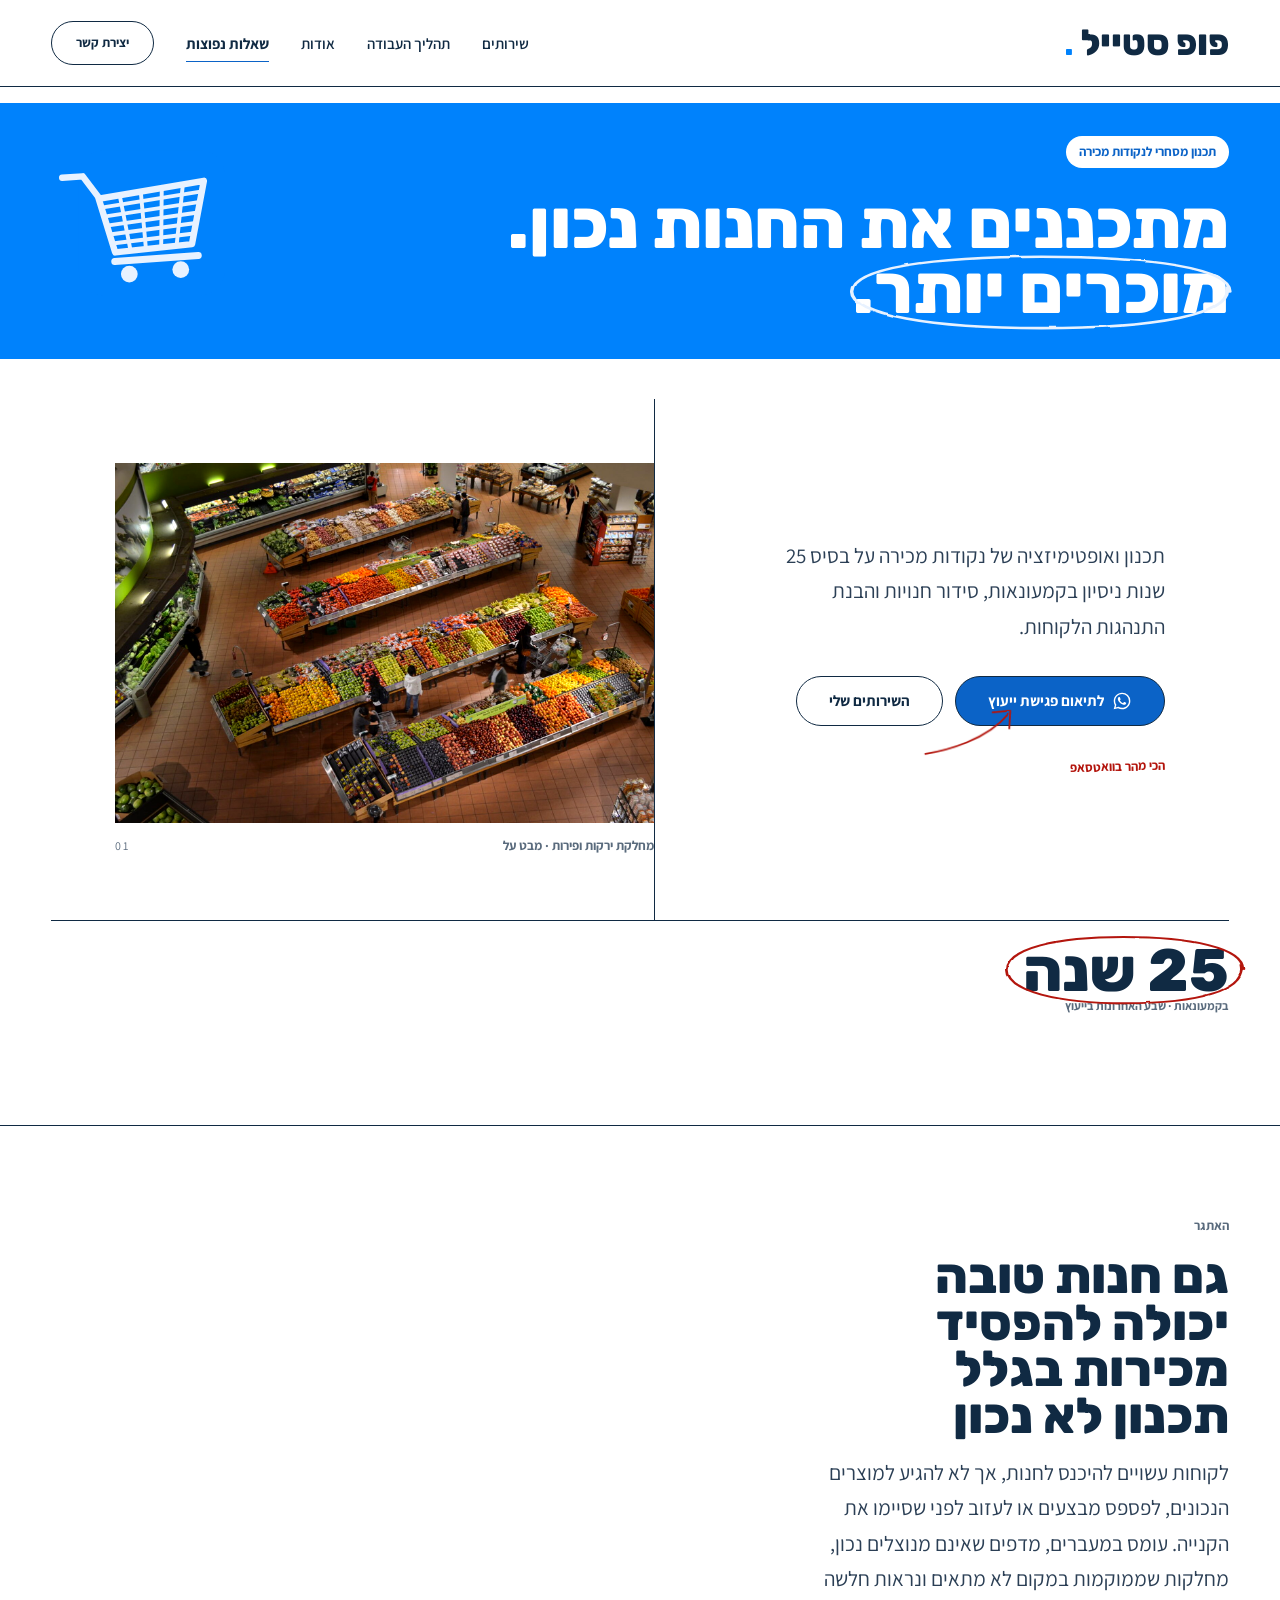
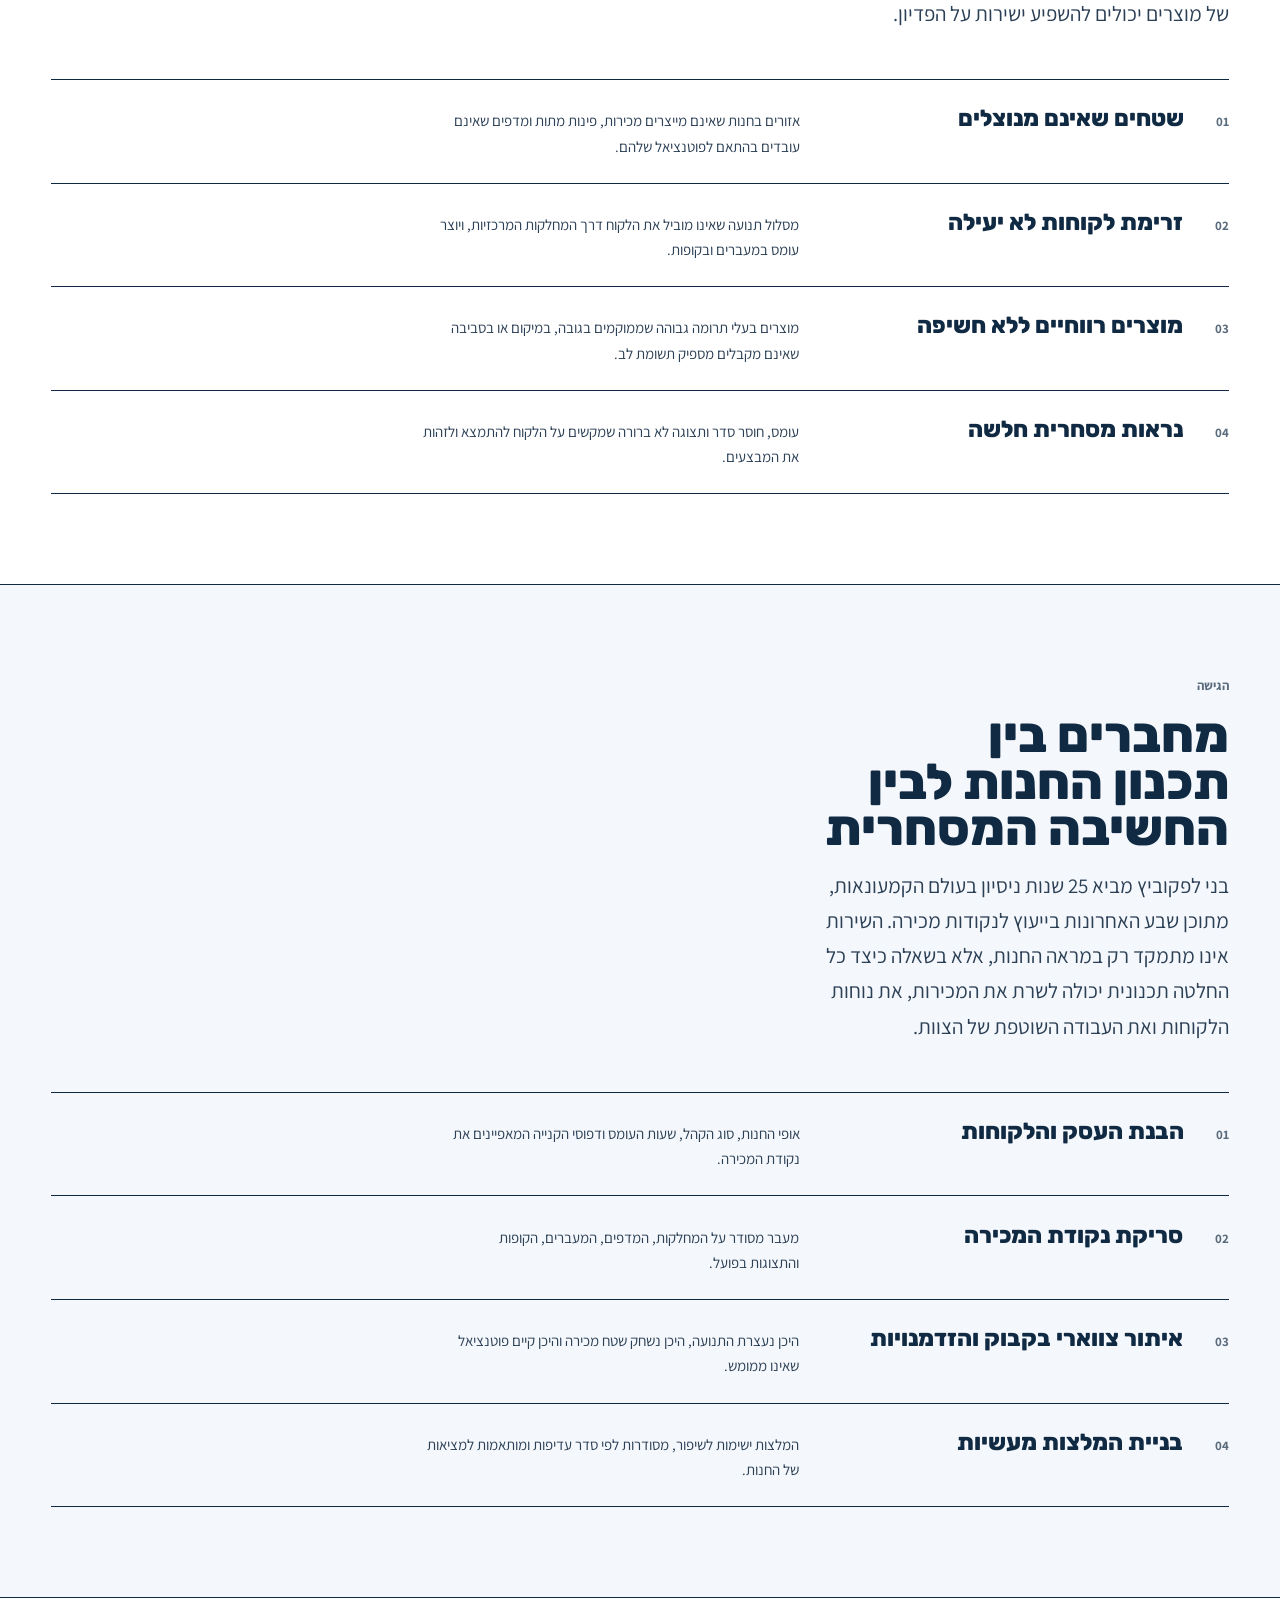
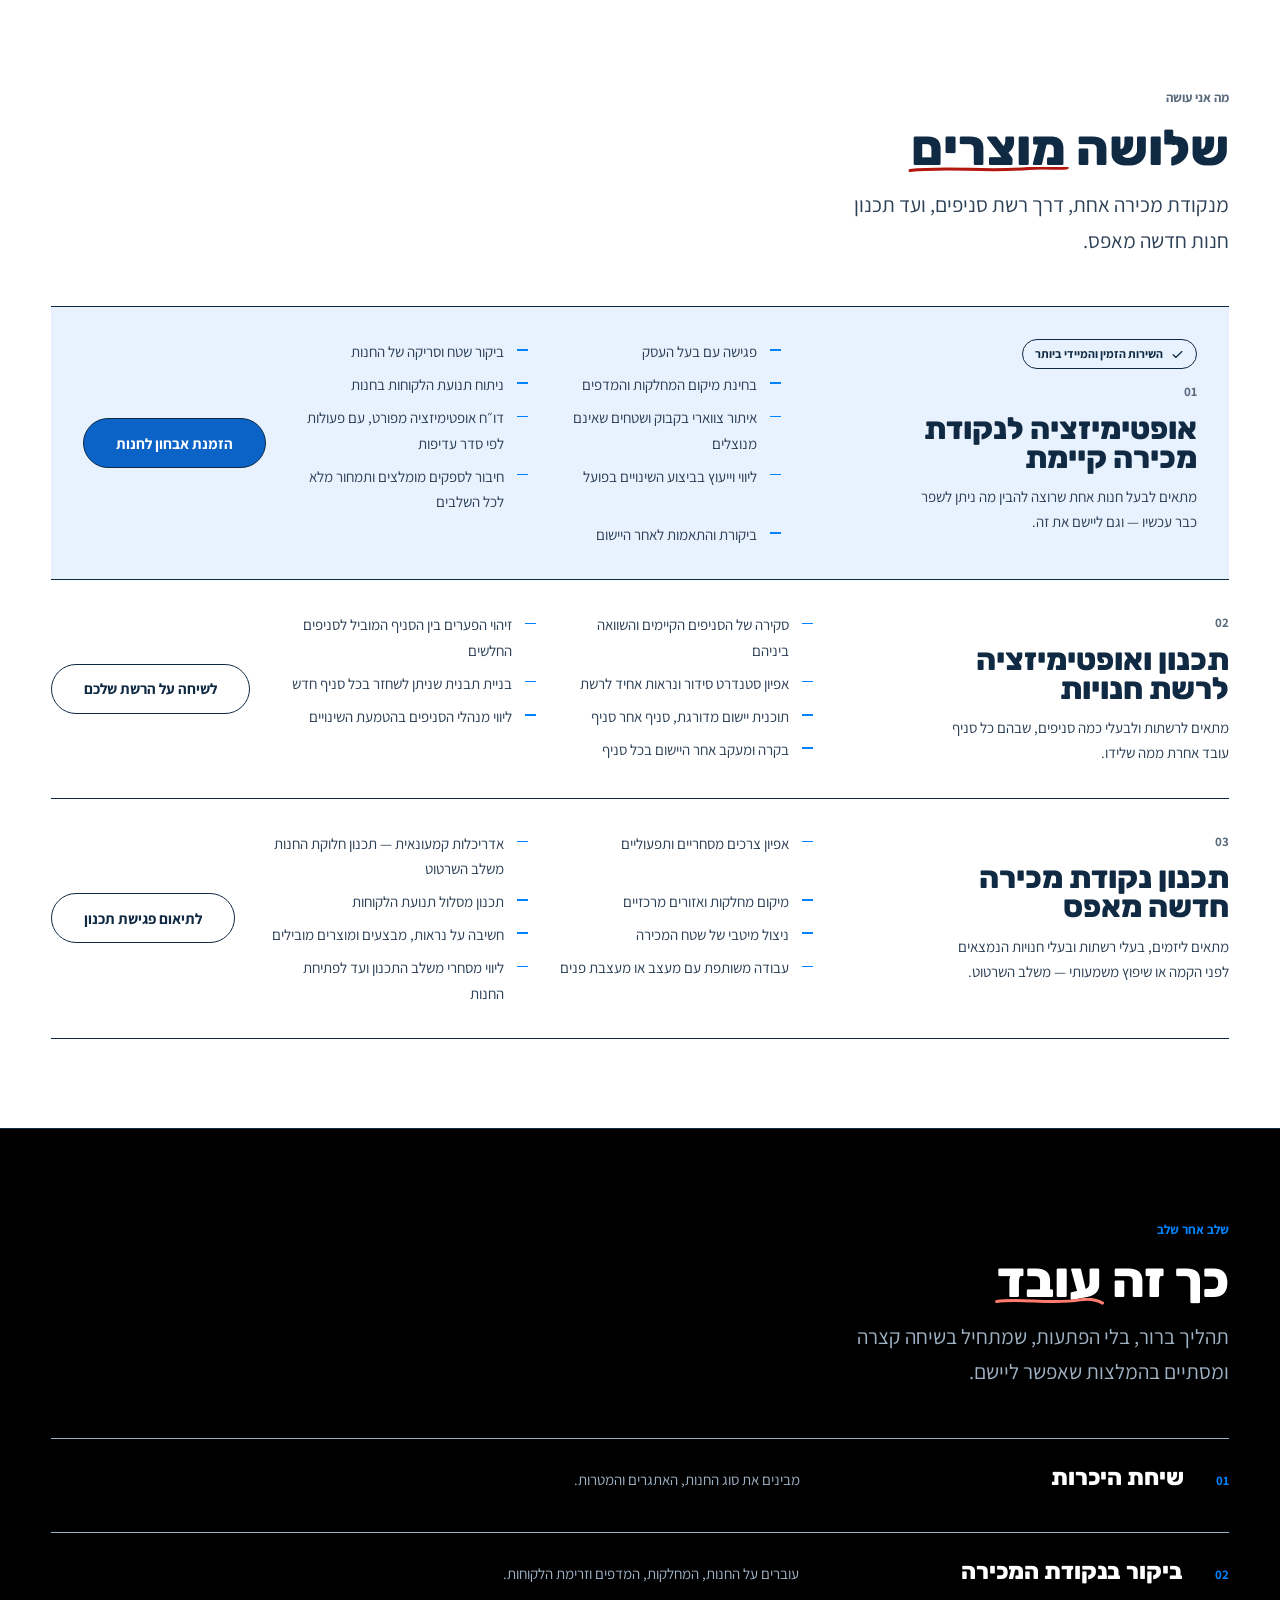
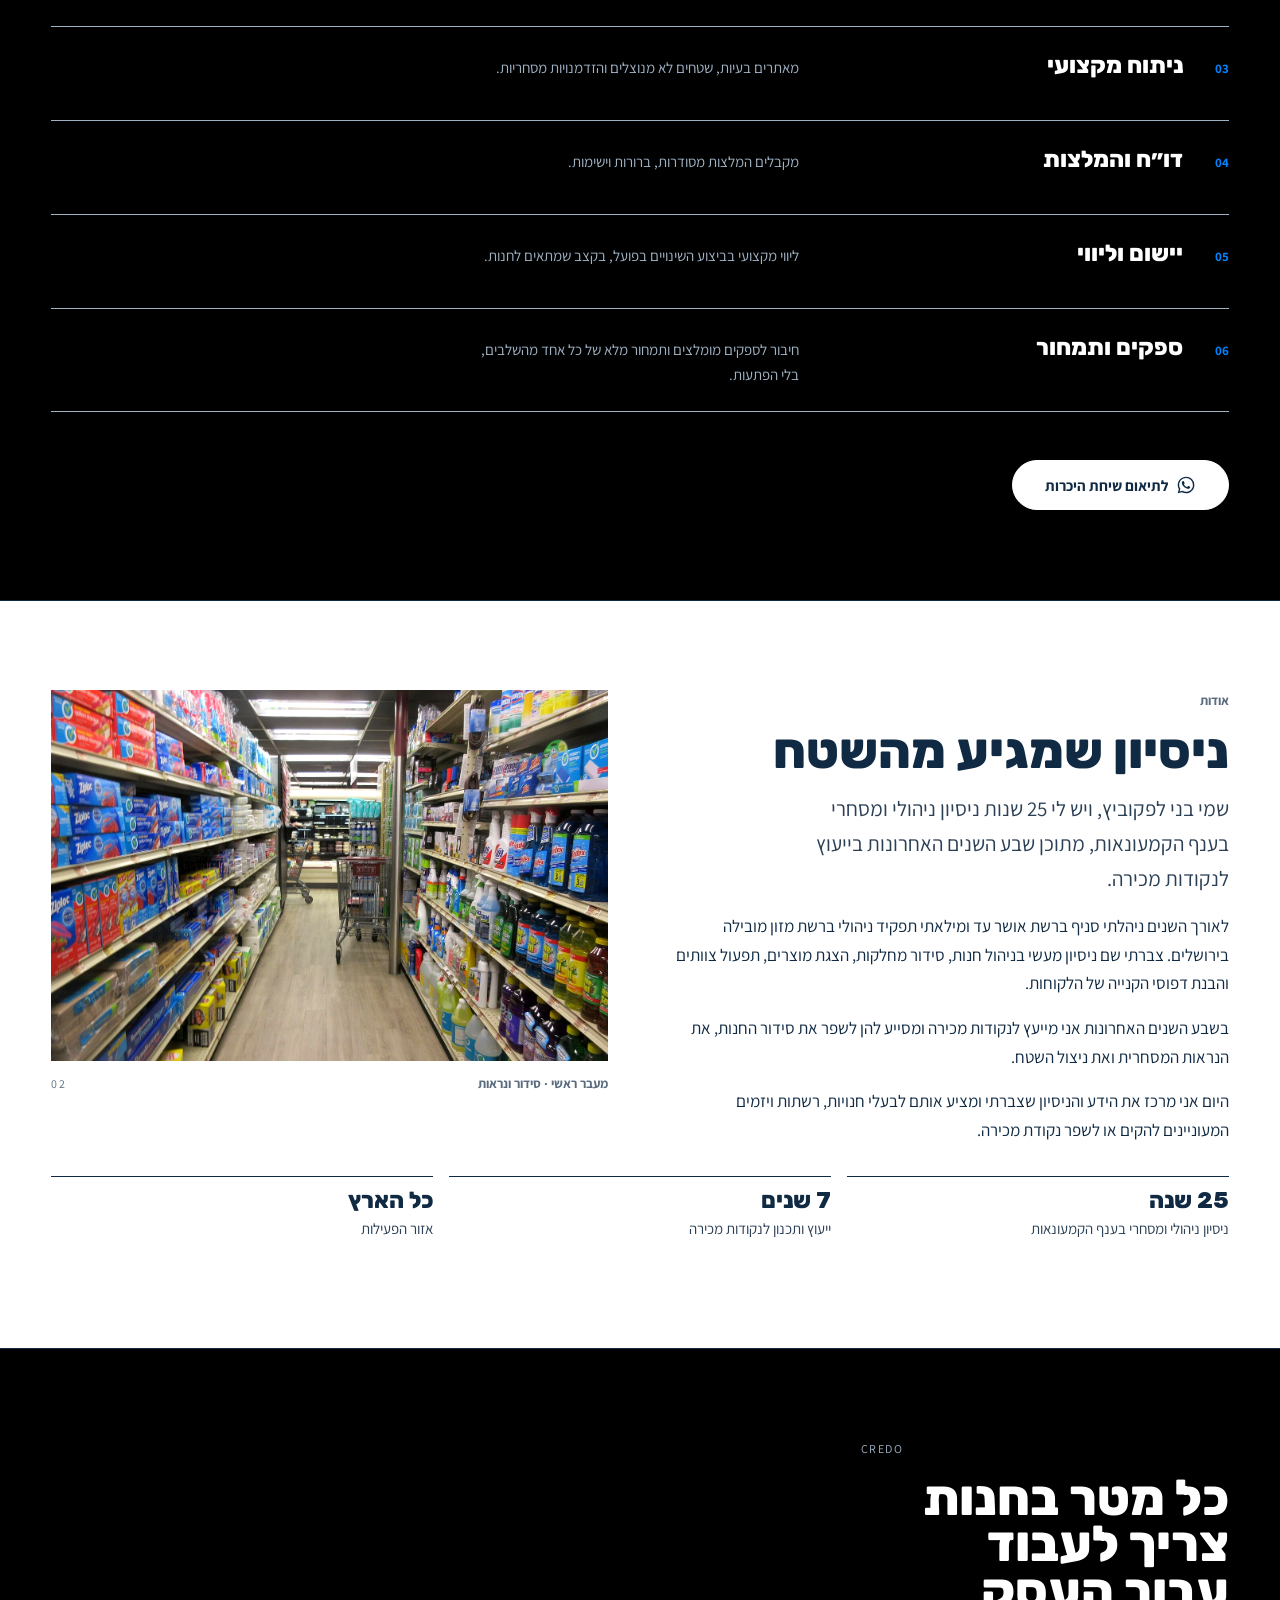
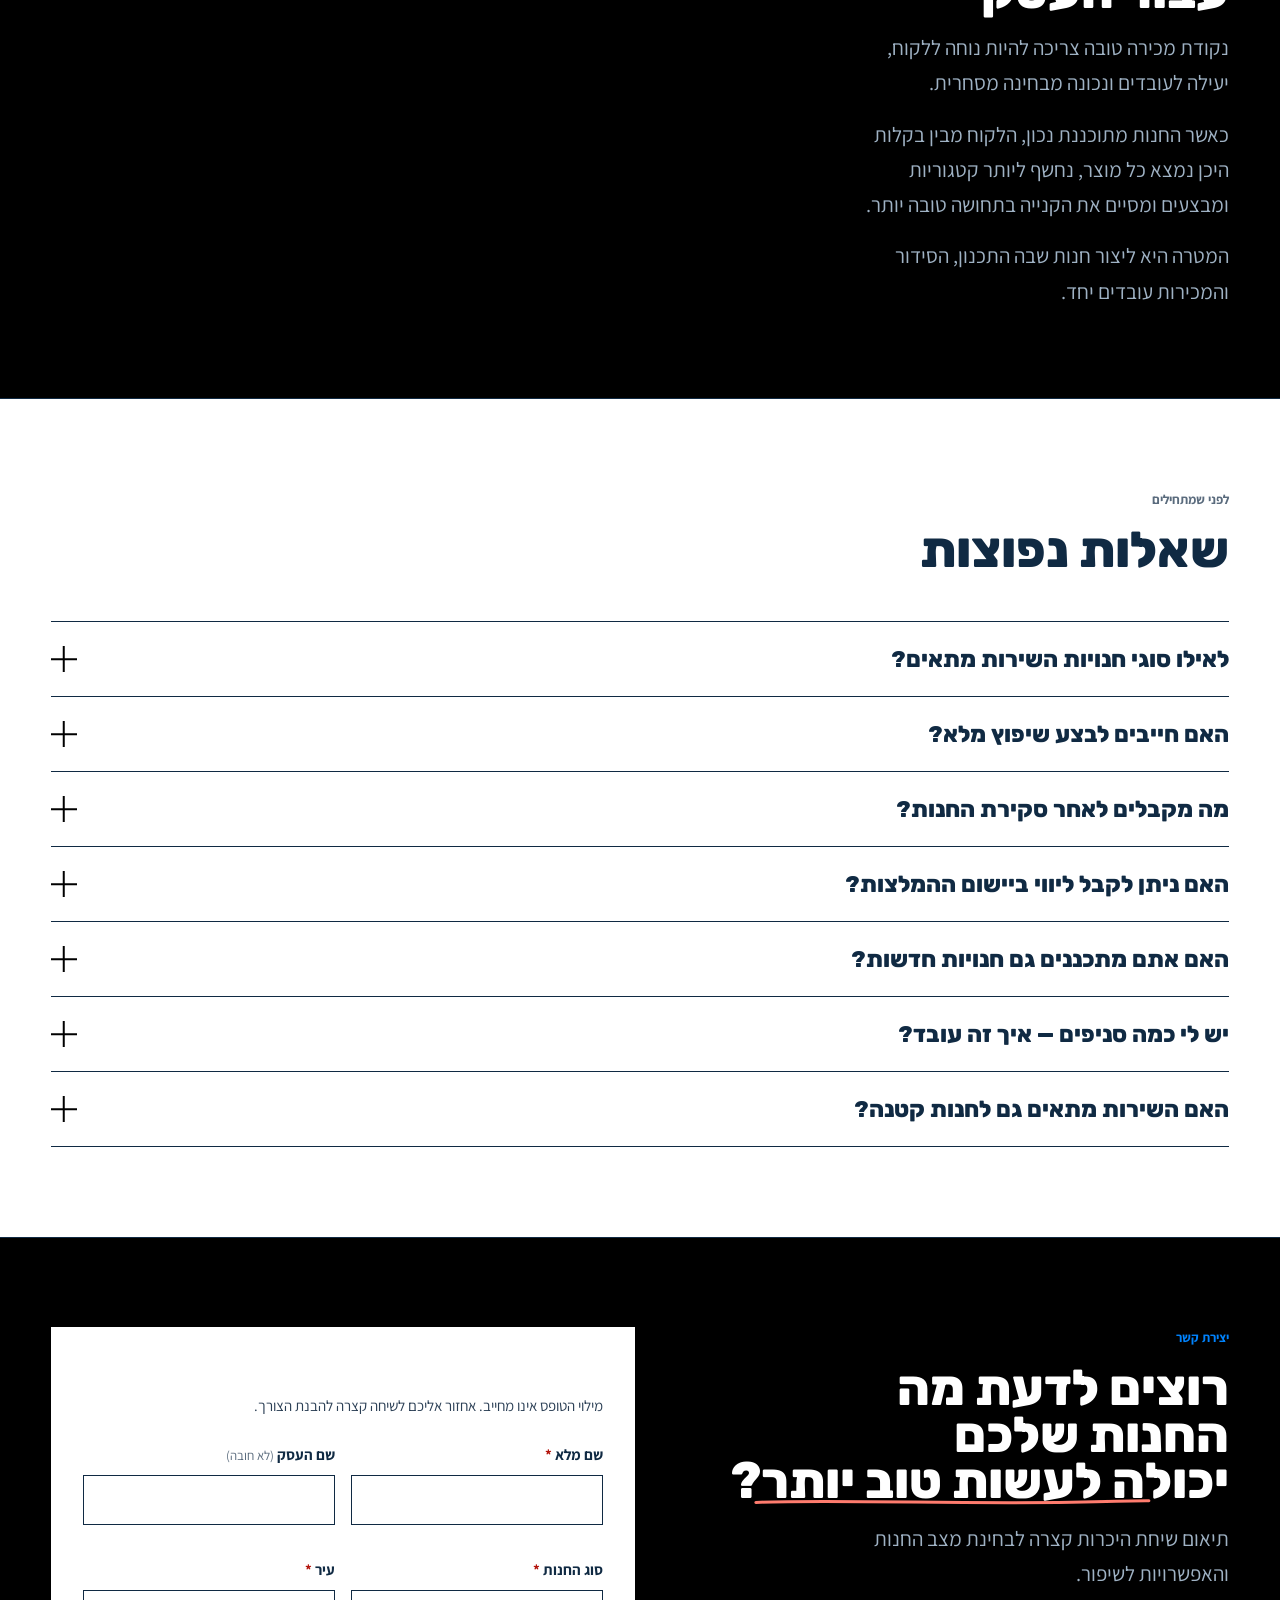
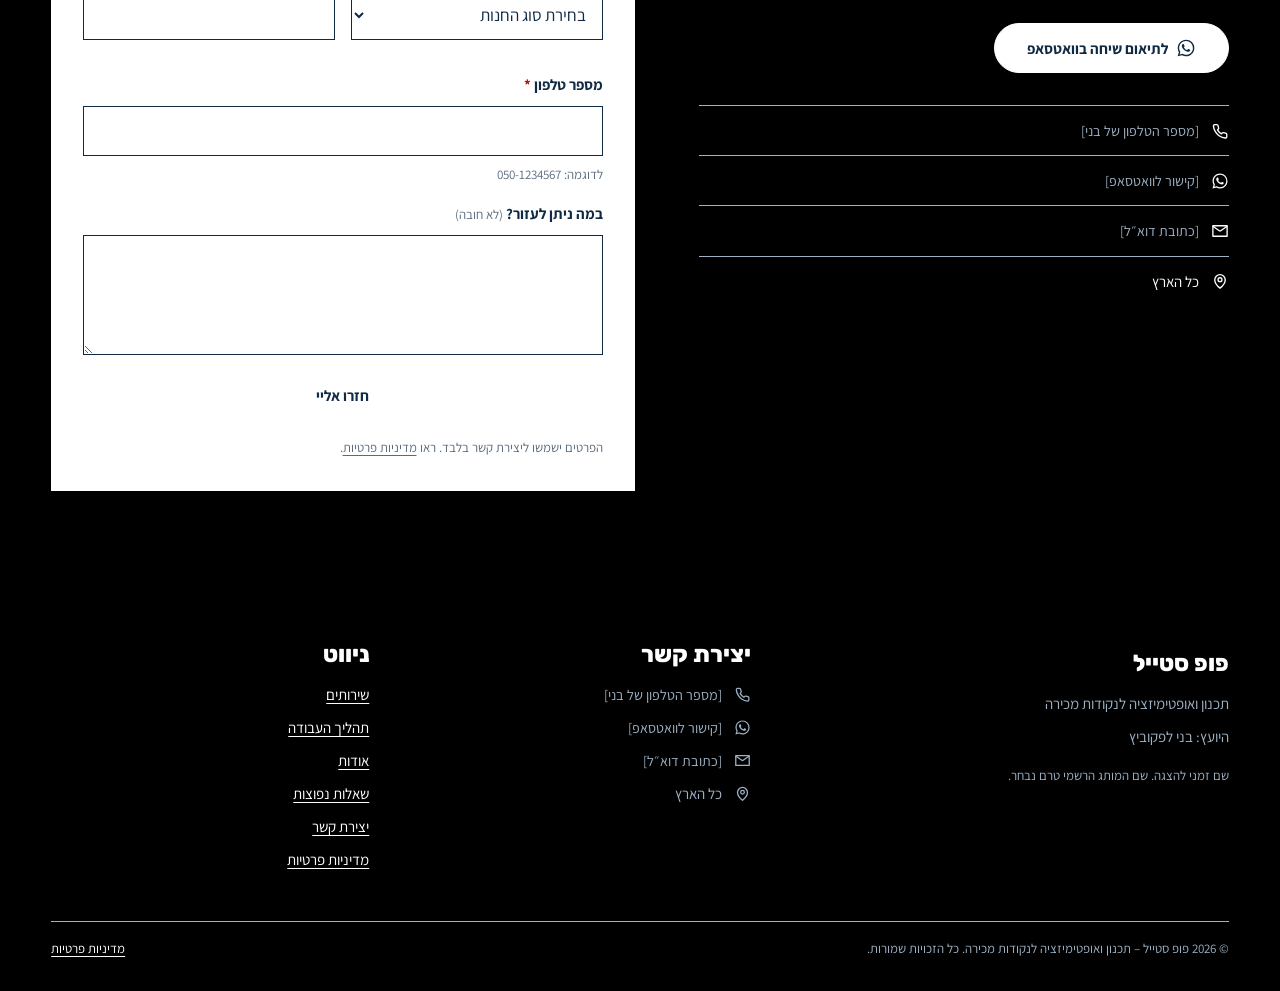
==== commit 732b2572: "פופ סטייל: חמשת הדיוקים משיחה עם בני החלטת מועצה 0005, מצב מהיר, שישה חברים.  - **השם.** "פופ סטייל"" ====
--- a/index.html
+++ b/index.html
@@ -4,9 +4,9 @@
 <meta charset="utf-8">
 <meta name="viewport" content="width=device-width, initial-scale=1">
 
-<title>תכנון ואופטימיזציה לנקודות מכירה | בני לפקוביץ</title>
-<meta name="description" content="ייעוץ, תכנון ואופטימיזציה לסופרמרקטים, מינימרקטים, קיוסקים ונקודות מכירה, על בסיס 22 שנות ניסיון בניהול קמעונאי.">
-<meta name="author" content="בני לפקוביץ">
+<title>תכנון ואופטימיזציה לנקודות מכירה | פופ סטייל</title>
+<meta name="description" content="ייעוץ, תכנון ואופטימיזציה לסופרמרקטים, מינימרקטים, קיוסקים ונקודות מכירה, על בסיס 25 שנות ניסיון בקמעונאות.">
+<meta name="author" content="פופ סטייל – בני לפקוביץ">
 <meta name="robots" content="index, follow">
 
 <!-- ==========================================================================
@@ -23,9 +23,9 @@
 <!-- Open Graph -->
 <meta property="og:type" content="website">
 <meta property="og:locale" content="he_IL">
-<meta property="og:site_name" content="בני לפקוביץ – תכנון ואופטימיזציה לנקודות מכירה">
+<meta property="og:site_name" content="פופ סטייל – תכנון ואופטימיזציה לנקודות מכירה">
 <meta property="og:title" content="מתכננים את החנות נכון. מוכרים יותר.">
-<meta property="og:description" content="ייעוץ, תכנון ואופטימיזציה לסופרמרקטים, מינימרקטים, קיוסקים ונקודות מכירה, על בסיס 22 שנות ניסיון בניהול קמעונאי.">
+<meta property="og:description" content="ייעוץ, תכנון ואופטימיזציה לסופרמרקטים, מינימרקטים, קיוסקים ונקודות מכירה, על בסיס 25 שנות ניסיון בקמעונאות.">
 <meta property="og:url" content="https://www.pop-style.design/">
 <meta property="og:image" content="https://www.pop-style.design/assets/img/og-image.jpg">
 <meta property="og:image:width" content="1200">
@@ -68,8 +68,9 @@
 {
   "@context": "https://schema.org",
   "@type": "ProfessionalService",
-  "name": "בני לפקוביץ – תכנון ואופטימיזציה לנקודות מכירה",
-  "description": "ייעוץ, תכנון ואופטימיזציה לסופרמרקטים, מינימרקטים, קיוסקים ונקודות מכירה, על בסיס 22 שנות ניסיון בניהול קמעונאי.",
+  "name": "פופ סטייל – תכנון ואופטימיזציה לנקודות מכירה",
+  "alternateName": "pop-style",
+  "description": "ייעוץ, תכנון ואופטימיזציה לסופרמרקטים, מינימרקטים, קיוסקים ונקודות מכירה, על בסיס 25 שנות ניסיון בקמעונאות.",
   "founder": { "@type": "Person", "name": "בני לפקוביץ", "jobTitle": "יועץ ומתכנן נקודות מכירה" },
   "knowsAbout": ["תכנון נקודת מכירה", "סידור חנות", "אופטימיזציה קמעונאית", "תכנון סופרמרקט", "נראות מסחרית"],
   "priceRange": "$$",
@@ -134,6 +135,9 @@
     <symbol id="i-check" viewBox="0 0 24 24" fill="none" stroke="currentColor" stroke-width="2.2" stroke-linecap="round" stroke-linejoin="round">
       <path d="m4 12.5 5 5L20 6.5"/>
     </symbol>
+    <symbol id="i-phone" viewBox="0 0 24 24" fill="none" stroke="currentColor" stroke-width="1.8" stroke-linecap="round" stroke-linejoin="round">
+      <path d="M21 16.9v2.6a1.8 1.8 0 0 1-2 1.8 17.6 17.6 0 0 1-7.7-2.7 17.3 17.3 0 0 1-5.3-5.3A17.6 17.6 0 0 1 3.3 5.5a1.8 1.8 0 0 1 1.8-2h2.6a1.8 1.8 0 0 1 1.8 1.5c.1.9.3 1.7.6 2.5a1.8 1.8 0 0 1-.4 1.9l-1.1 1.1a14 14 0 0 0 5.3 5.3l1.1-1.1a1.8 1.8 0 0 1 1.9-.4c.8.3 1.6.5 2.5.6a1.8 1.8 0 0 1 1.6 1.9Z"/>
+    </symbol>
     <symbol id="i-mail" viewBox="0 0 24 24" fill="none" stroke="currentColor" stroke-width="1.8" stroke-linecap="round" stroke-linejoin="round">
       <rect x="2.5" y="5" width="19" height="14"/><path d="m2.9 6 8.2 5.7a1.6 1.6 0 0 0 1.8 0L21.1 6"/>
     </symbol>
@@ -150,8 +154,8 @@
 <header class="header" id="site-header">
   <div class="container header__inner">
 
-    <a class="brand" href="#top" aria-label="בני לפקוביץ, תכנון ואופטימיזציה לנקודות מכירה, חזרה לראש העמוד">
-      <span class="brand__name">בני לפקוביץ</span>
+    <a class="brand" href="#top" aria-label="פופ סטייל, תכנון ואופטימיזציה לנקודות מכירה, חזרה לראש העמוד">
+      <span class="brand__name">פופ סטייל</span>
       <span class="brand__dot" aria-hidden="true">.</span>
     </a>
 
@@ -245,7 +249,7 @@
       <div class="hero__content">
 
         <p class="hero__sub">
-          תכנון ואופטימיזציה של נקודות מכירה על בסיס 22 שנות ניסיון בניהול קמעונאי,
+          תכנון ואופטימיזציה של נקודות מכירה על בסיס 25 שנות ניסיון בקמעונאות,
           סידור חנויות והבנת התנהגות הלקוחות.
         </p>
 
@@ -286,21 +290,12 @@
 
     </div>
 
-    <!-- 22 שנה אינן נתון שלישי לצד 11 ו-11 — הן הסכום שלהן. -->
+    <!-- פירוק שנות הניהול ירד ב-7.11.2026 לבקשת הלקוח. המספר עומד לבדו,
+         ולכן ההקפה סביבו גדלה: היא הראיה היחידה שנשארה לו. -->
     <div class="timeline">
-      <p class="timeline__total"><span class="marked"><span class="count" data-count-to="22">22</span> שנה<svg class="mark" viewBox="0 0 220 80" preserveAspectRatio="none" aria-hidden="true">
-        <path d="M212 38 C212 17 168 6 110 6 C52 6 6 17 6 38 C6 59 52 72 110 72 C172 72 214 59 210 34"/>
-      </svg></span><span class="timeline__label">בקמעונאות</span></p>
-      <dl class="timeline__stops">
-        <div class="timeline__stop">
-          <dt class="sr-only">תחנה ראשונה</dt>
-          <dd style="margin:0"><b class="count" data-count-to="11">11</b> ניהול סניף באושר עד</dd>
-        </div>
-        <div class="timeline__stop">
-          <dt class="sr-only">תחנה שנייה</dt>
-          <dd style="margin:0"><b class="count" data-count-to="11">11</b> ניהול ברשת מזון בירושלים</dd>
-        </div>
-      </dl>
+      <p class="timeline__total"><span class="marked"><span class="count" data-count-to="25">25</span> שנה<svg class="mark mark--ring-wide" viewBox="0 0 240 110" preserveAspectRatio="none" aria-hidden="true">
+        <path d="M232 52 C232 22 182 7 118 7 C54 7 7 23 7 53 C7 83 56 100 120 100 C188 100 236 82 230 46"/>
+      </svg></span><span class="timeline__label">בקמעונאות · שבע האחרונות בייעוץ</span></p>
     </div>
 
   </div>
@@ -355,7 +350,7 @@
       <p class="tag">הגישה</p>
       <h2>מחברים בין תכנון החנות לבין החשיבה המסחרית</h2>
       <p class="lead">
-        בני לפקוביץ מביא ניסיון של 22 שנה בעבודה וניהול בעולם הקמעונאות.
+        בני לפקוביץ מביא 25 שנות ניסיון בעולם הקמעונאות, מתוכן שבע האחרונות בייעוץ לנקודות מכירה.
         השירות אינו מתמקד רק במראה החנות, אלא בשאלה כיצד כל החלטה תכנונית יכולה לשרת את המכירות,
         את נוחות הלקוחות ואת העבודה השוטפת של הצוות.
       </p>
@@ -563,19 +558,17 @@
         <p class="tag">אודות</p>
         <h2>ניסיון שמגיע מהשטח</h2>
 
-        <p class="lead">שמי בני לפקוביץ, בן 47, ויש לי 22 שנות ניסיון ניהולי ומסחרי בענף הקמעונאות.</p>
+        <p class="lead">שמי בני לפקוביץ, ויש לי 25 שנות ניסיון ניהולי ומסחרי בענף הקמעונאות, מתוכן שבע השנים האחרונות בייעוץ לנקודות מכירה.</p>
 
         <p>
-          במשך 11 שנים ניהלתי סניף ברשת אושר עד, וצברתי שם ניסיון מעשי בניהול חנות,
-          סידור מחלקות, הצגת מוצרים, תפעול צוותים והבנת דפוסי הקנייה של הלקוחות.
+          לאורך השנים ניהלתי סניף ברשת אושר עד ומילאתי תפקיד ניהולי ברשת מזון מובילה
+          בירושלים. צברתי שם ניסיון מעשי בניהול חנות, סידור מחלקות, הצגת מוצרים,
+          תפעול צוותים והבנת דפוסי הקנייה של הלקוחות.
         </p>
 
         <p>
-          במשך 11 שנים נוספות מילאתי תפקיד ניהולי ברשת מזון מובילה בירושלים וליוויתי את צמיחתה והתפתחותה.
-        </p>
-
-        <p>
-          לאורך השנים סייעתי למספר נקודות מכירה לשפר את סידור החנות, את הנראות המסחרית ואת ניצול השטח.
+          בשבע השנים האחרונות אני מייעץ לנקודות מכירה ומסייע להן לשפר את סידור החנות,
+          את הנראות המסחרית ואת ניצול השטח.
         </p>
 
         <p>
@@ -598,16 +591,16 @@
 
     <dl class="about__facts reveal">
       <div class="about__fact">
-        <dt>22 שנה</dt>
+        <dt>25 שנה</dt>
         <dd>ניסיון ניהולי ומסחרי בענף הקמעונאות</dd>
       </div>
       <div class="about__fact">
-        <dt>11 שנה</dt>
-        <dd>ניהול סניף ברשת אושר עד</dd>
+        <dt>7 שנים</dt>
+        <dd>ייעוץ ותכנון לנקודות מכירה</dd>
       </div>
       <div class="about__fact">
-        <dt>11 שנה</dt>
-        <dd>תפקיד ניהולי ברשת מזון מובילה בירושלים</dd>
+        <dt>כל הארץ</dt>
+        <dd>אזור הפעילות</dd>
       </div>
     </dl>
   </div>
@@ -745,6 +738,12 @@
         <p class="offer-note" data-offer="intro" hidden></p>
 
         <ul class="contact__direct">
+          <!-- המספר מוצג ואינו קישור חיוג: בני ביקש שיופיע, וההחלטה
+               שלא להציב כפתור "התקשרו עכשיו" נשארה בתוקף. -->
+          <li class="contact__direct-item">
+            <svg aria-hidden="true"><use href="#i-phone"></use></svg>
+            <span data-contact="phone"><span class="placeholder-text">[מספר הטלפון של בני]</span></span>
+          </li>
           <li class="contact__direct-item">
             <svg aria-hidden="true"><use href="#i-whatsapp"></use></svg>
             <span data-contact="whatsapp"><span class="placeholder-text">[קישור לוואטסאפ]</span></span>
@@ -867,15 +866,19 @@
     <div class="footer__grid">
 
       <div>
-        <p class="footer__brand-name">בני לפקוביץ</p>
-        <p style="margin-block-end:var(--s-4)">תכנון ואופטימיזציה לנקודות מכירה</p>
-        <p class="mono">TEMPORARY NAME</p>
+        <p class="footer__brand-name">פופ סטייל</p>
+        <p style="margin-block-end:var(--s-2)">תכנון ואופטימיזציה לנקודות מכירה</p>
+        <p style="margin-block-end:var(--s-4)">היועץ: בני לפקוביץ</p>
         <p style="font-size:var(--t-xs);margin-block-start:var(--s-2)">שם זמני להצגה. שם המותג הרשמי טרם נבחר.</p>
       </div>
 
       <div>
         <h4>יצירת קשר</h4>
         <ul class="footer__list">
+          <li>
+            <svg aria-hidden="true"><use href="#i-phone"></use></svg>
+            <span data-contact="phone"><span class="placeholder-text">[מספר הטלפון של בני]</span></span>
+          </li>
           <li>
             <svg aria-hidden="true"><use href="#i-whatsapp"></use></svg>
             <span data-contact="whatsapp"><span class="placeholder-text">[קישור לוואטסאפ]</span></span>
@@ -907,7 +910,7 @@
     </div>
 
     <div class="footer__bottom">
-      <p style="margin:0">© <span id="year">2026</span> בני לפקוביץ – תכנון ואופטימיזציה לנקודות מכירה. כל הזכויות שמורות.</p>
+      <p style="margin:0">© <span id="year">2026</span> פופ סטייל – תכנון ואופטימיזציה לנקודות מכירה. כל הזכויות שמורות.</p>
       <p style="margin:0"><a href="privacy.html">מדיניות פרטיות</a></p>
     </div>
 
--- a/assets/css/style.css
+++ b/assets/css/style.css
@@ -1093,10 +1093,15 @@
    מידע אינו מועבר דרכם בלבד.
    ========================================================================== */
 
+/* max-inline-size: none הכרחי. ה-reset בבסיס קובע svg { max-width: 100% },
+   והוא חתך בשקט כל סימון שחורג מהעוגן שלו: הקפה שהוגדרה 110% רונדרה
+   ב-100%, וכל הקווים התחתונים יצאו בדיוק ברוחב המילה במקום לחרוג ממנה.
+   זה היה שם מההתחלה ולא נראה, כי חיתוך ל-100% נראה כמו כוונה. */
 .mark {
   position: absolute;
   pointer-events: none;
   overflow: visible;
+  max-inline-size: none;
   z-index: 1;
 }
 
@@ -1151,6 +1156,16 @@
   block-size: 122%;
 }
 
+/* הקפה רחבה סביב המספר הבודד. פירוק שנות הניהול ירד ב-7.11, והמספר
+   עומד לבדו — ההקפה גדלה כדי לשאת את המשקל שהפירוק נשא קודם.
+   זהו שינוי גודל של סימן קיים, לא סימן שביעי: המכסה של 0003 בתוקף. */
+.marked > .mark--ring-wide {
+  inset-block-start: -26%;
+  inset-inline-start: -11%;
+  inline-size: 122%;
+  block-size: 152%;
+}
+
 /* קו תחתון בכתב יד. מידות מפורשות: ל-SVG בעמדה אבסולוטית אין גובה
    משל עצמו, ו-block-size:auto מתמוטט לאפס. */
 .marked > .mark--underline {
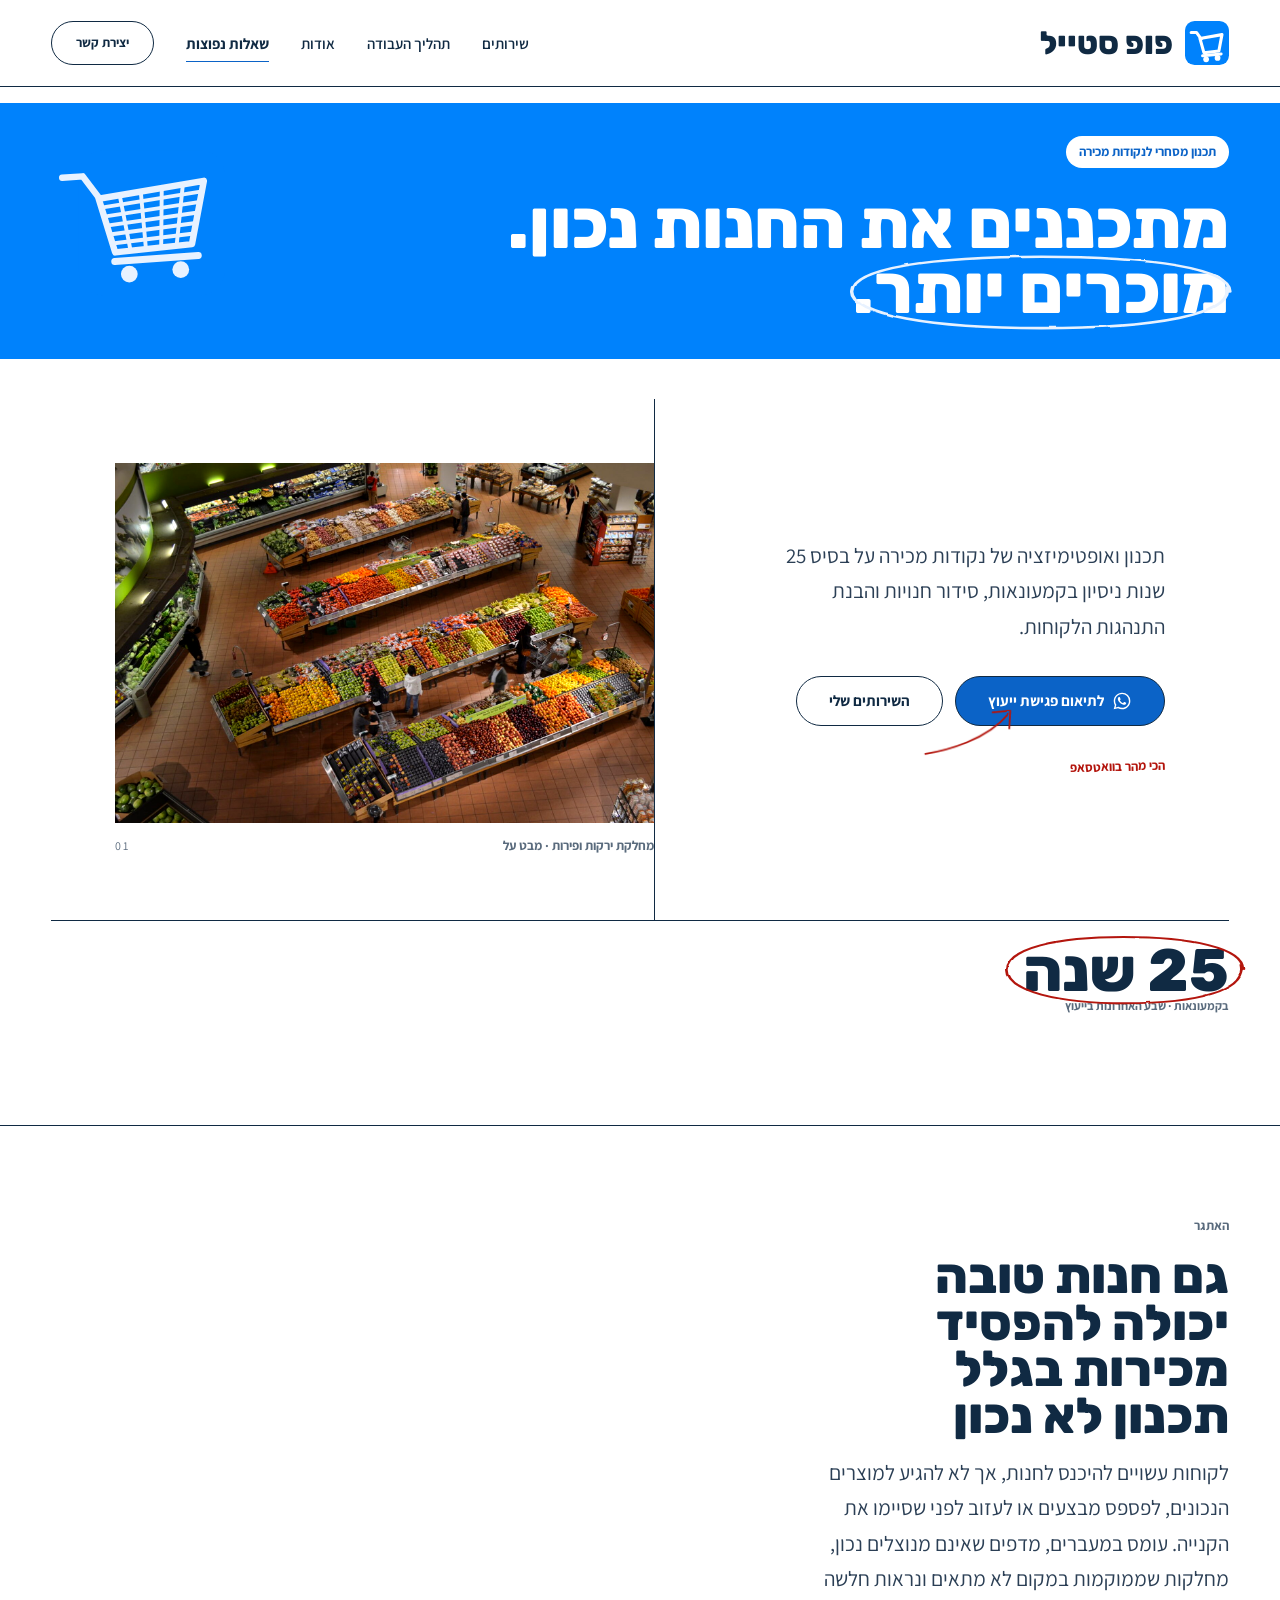
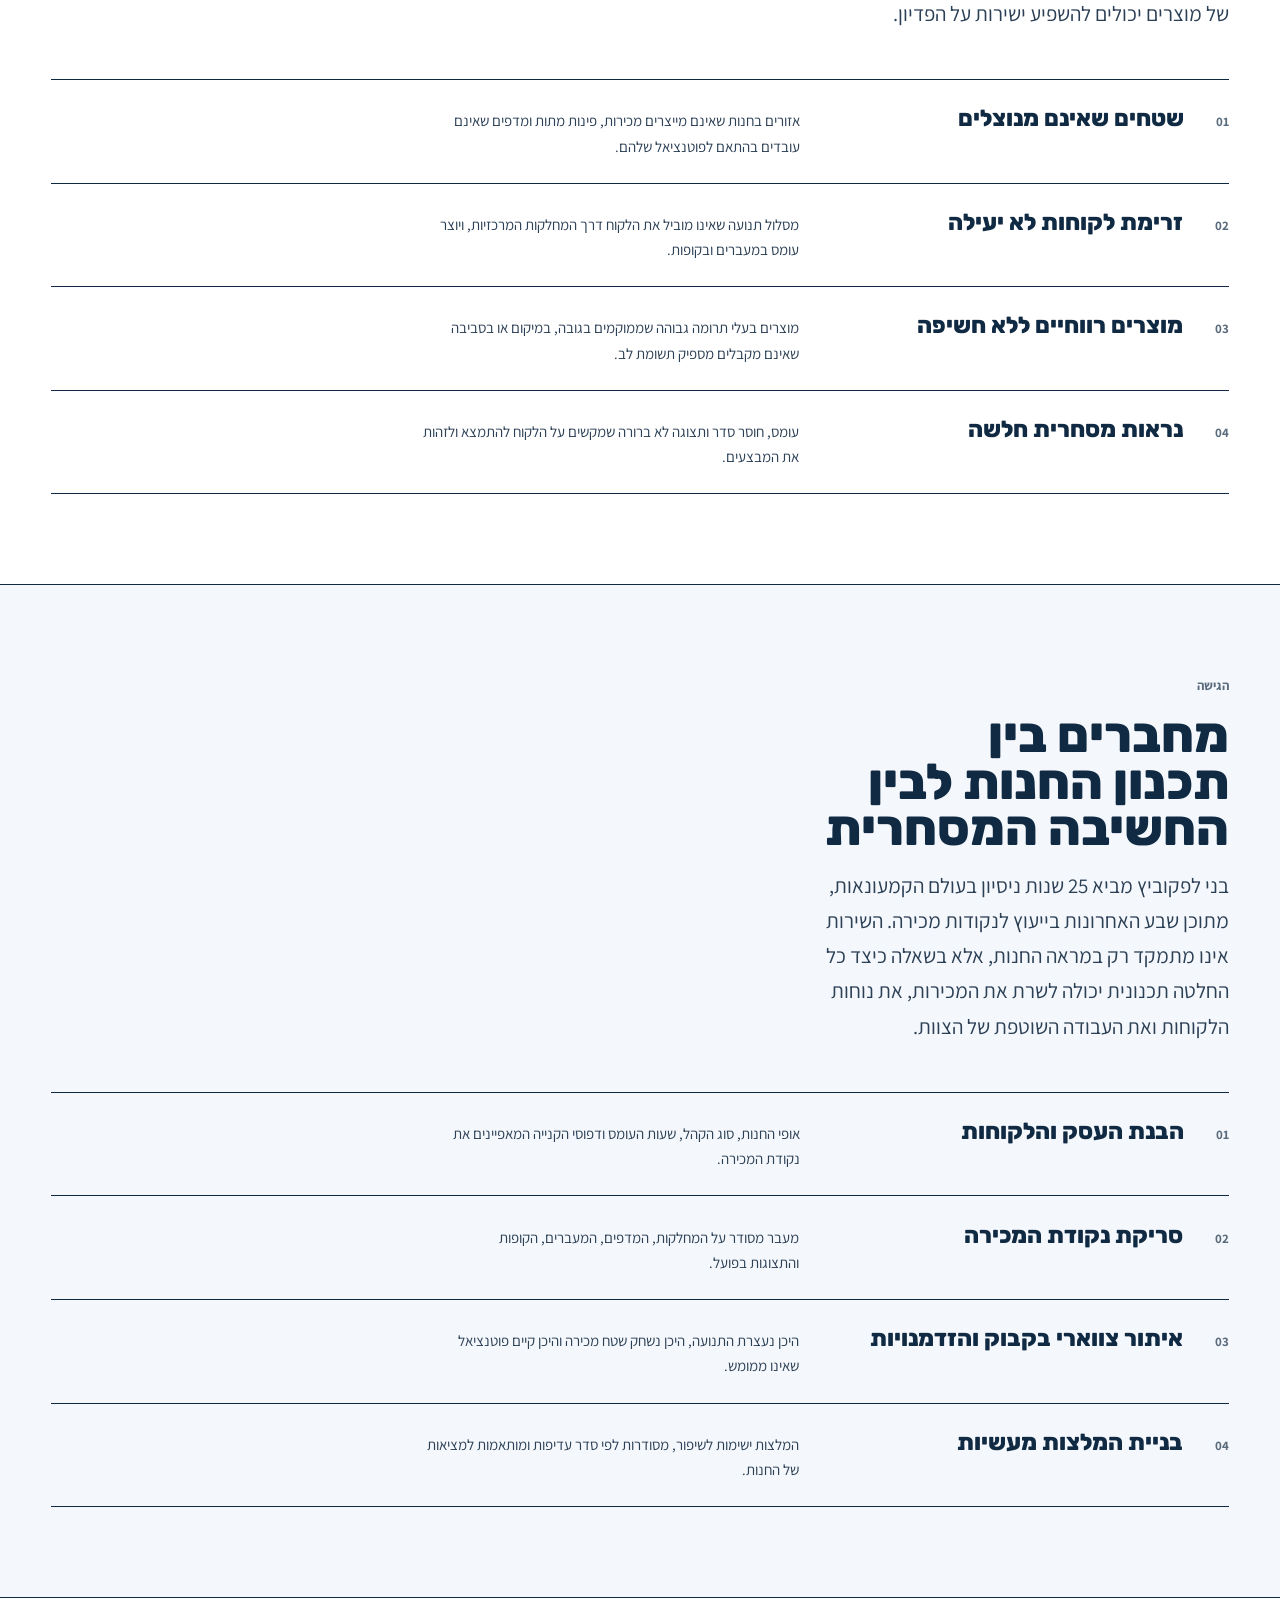
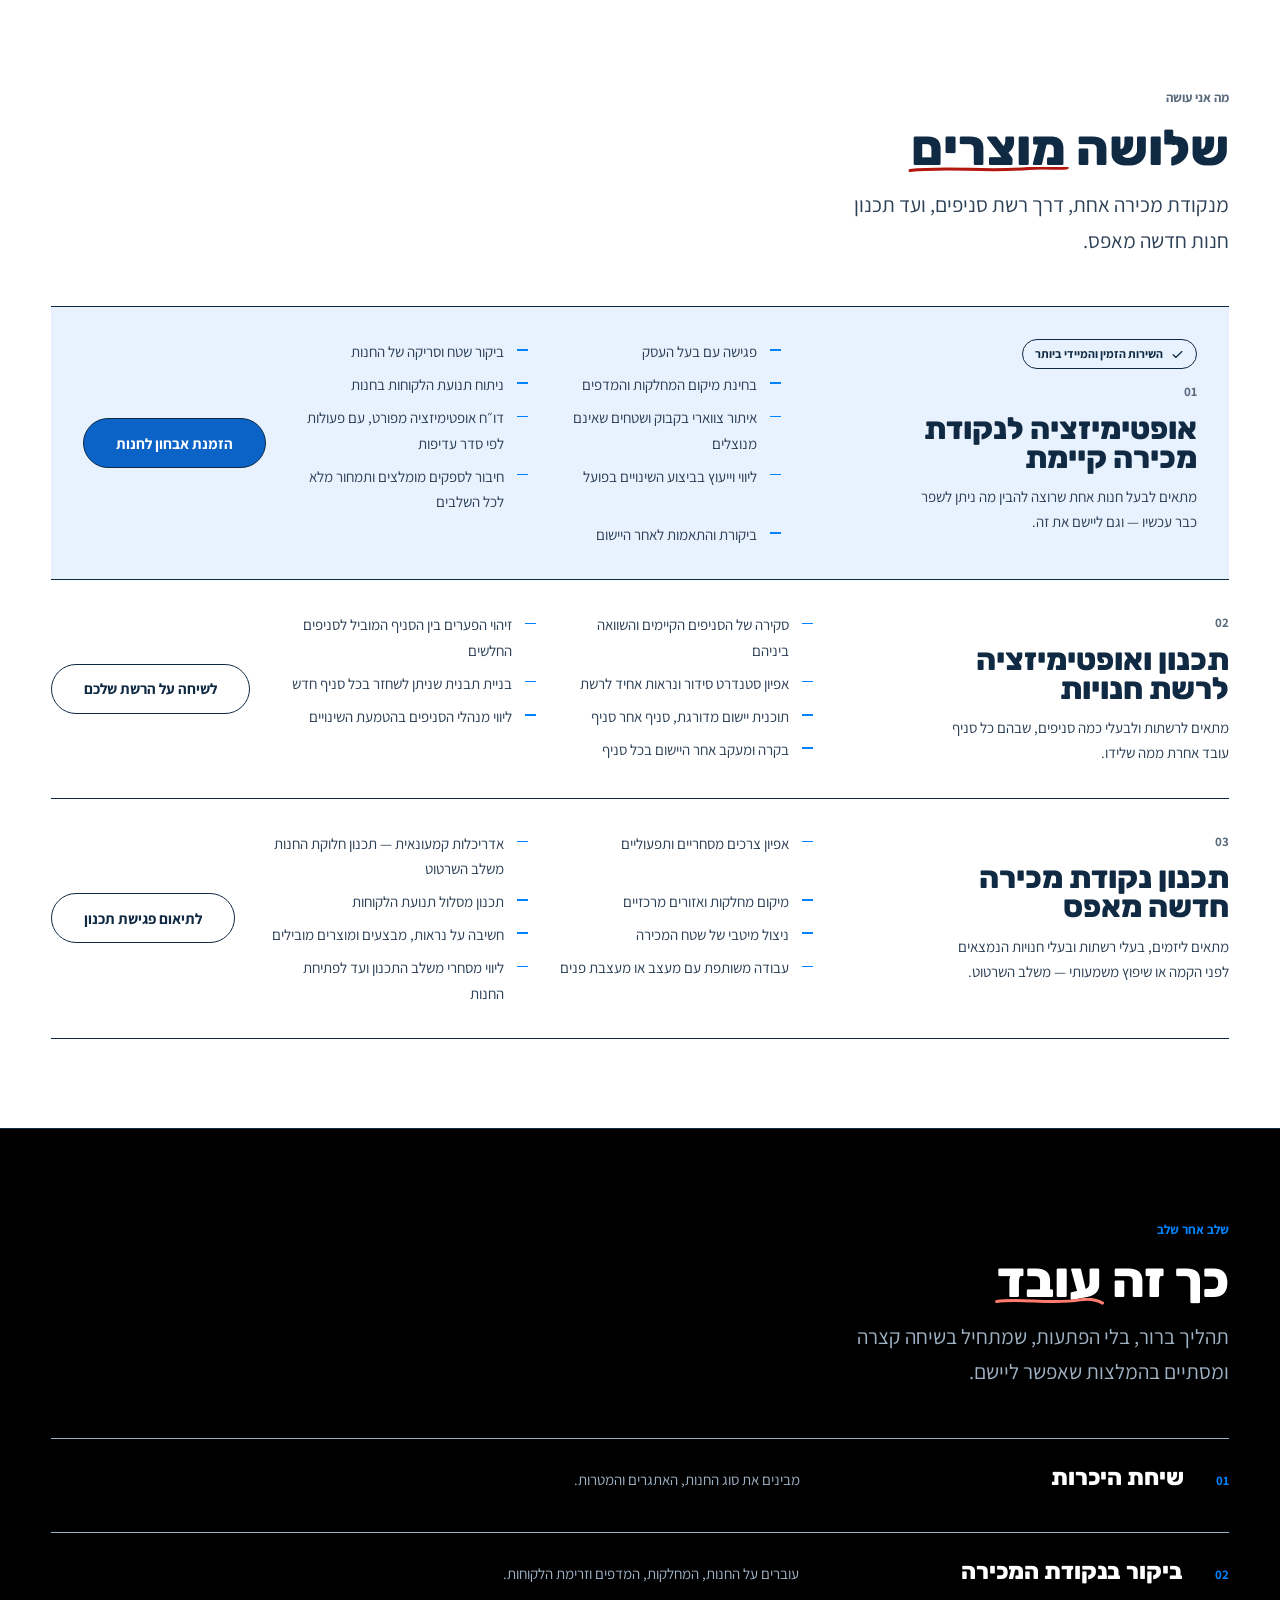
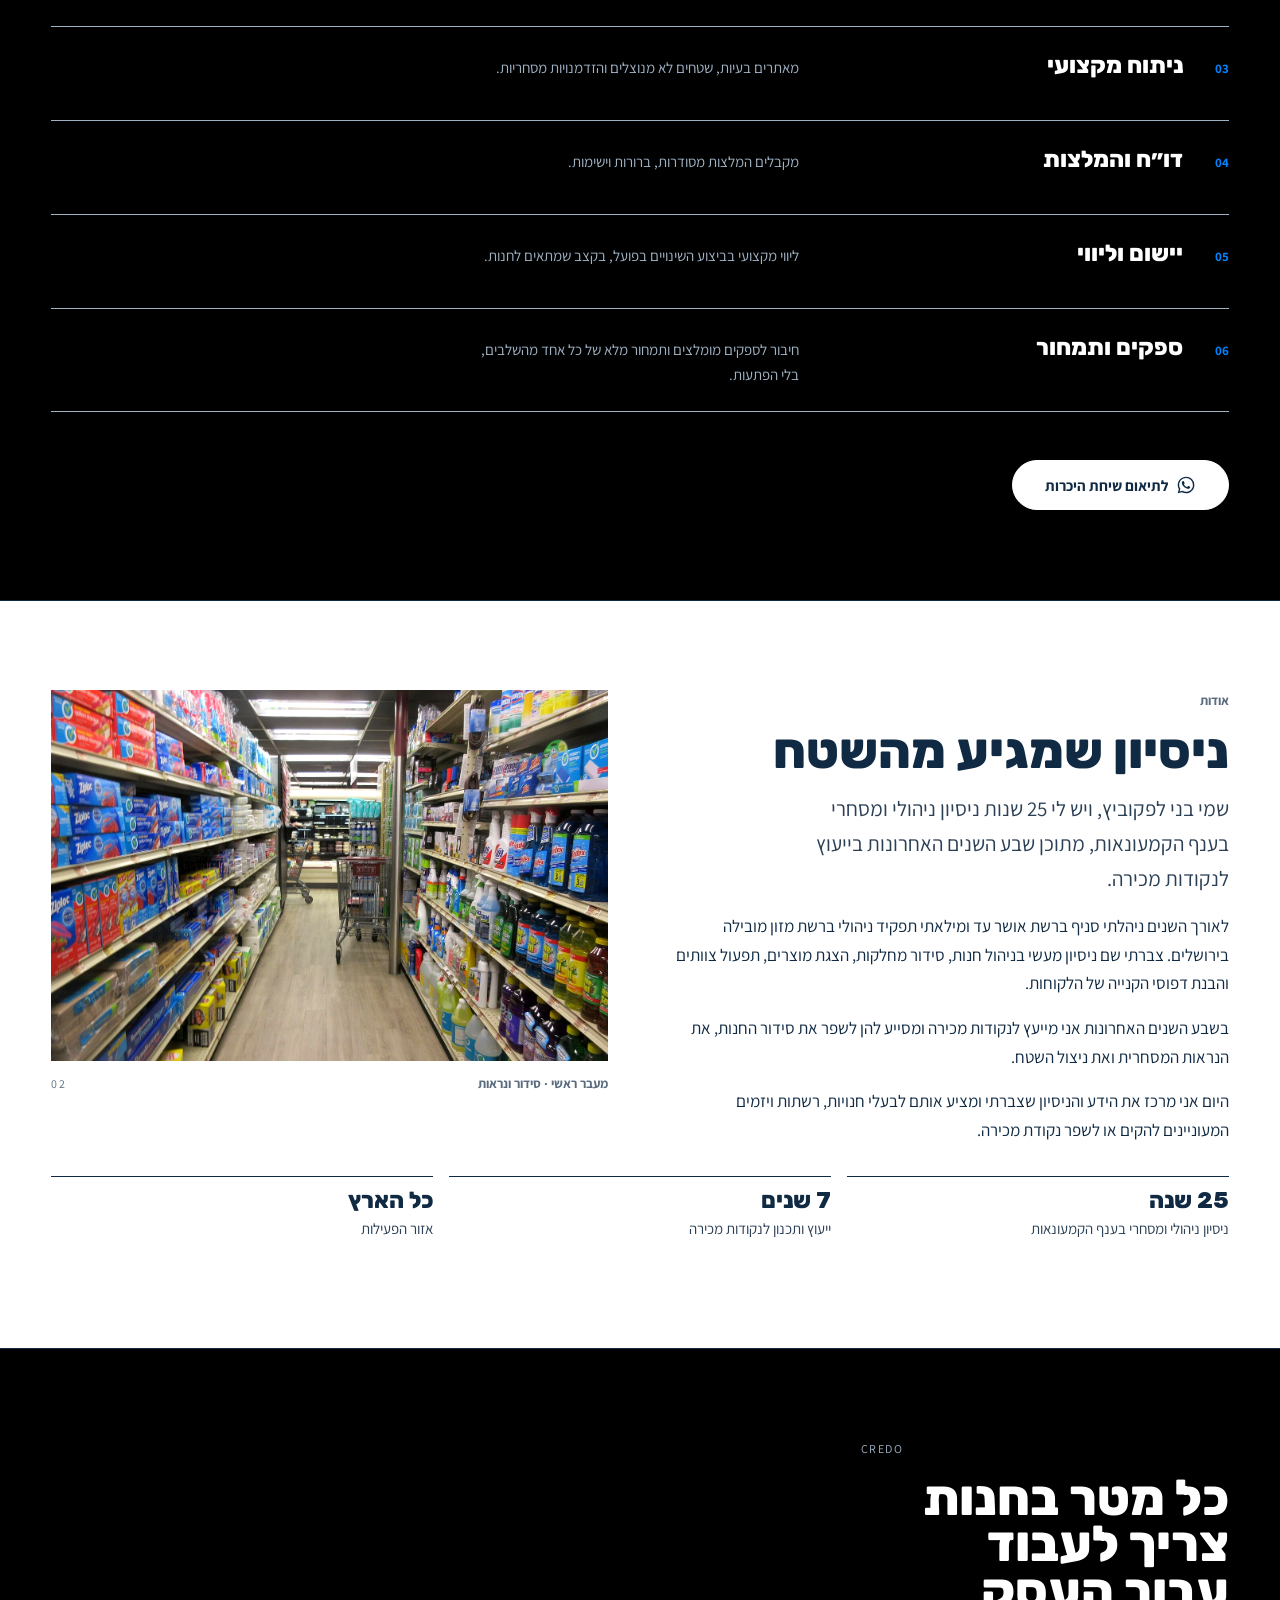
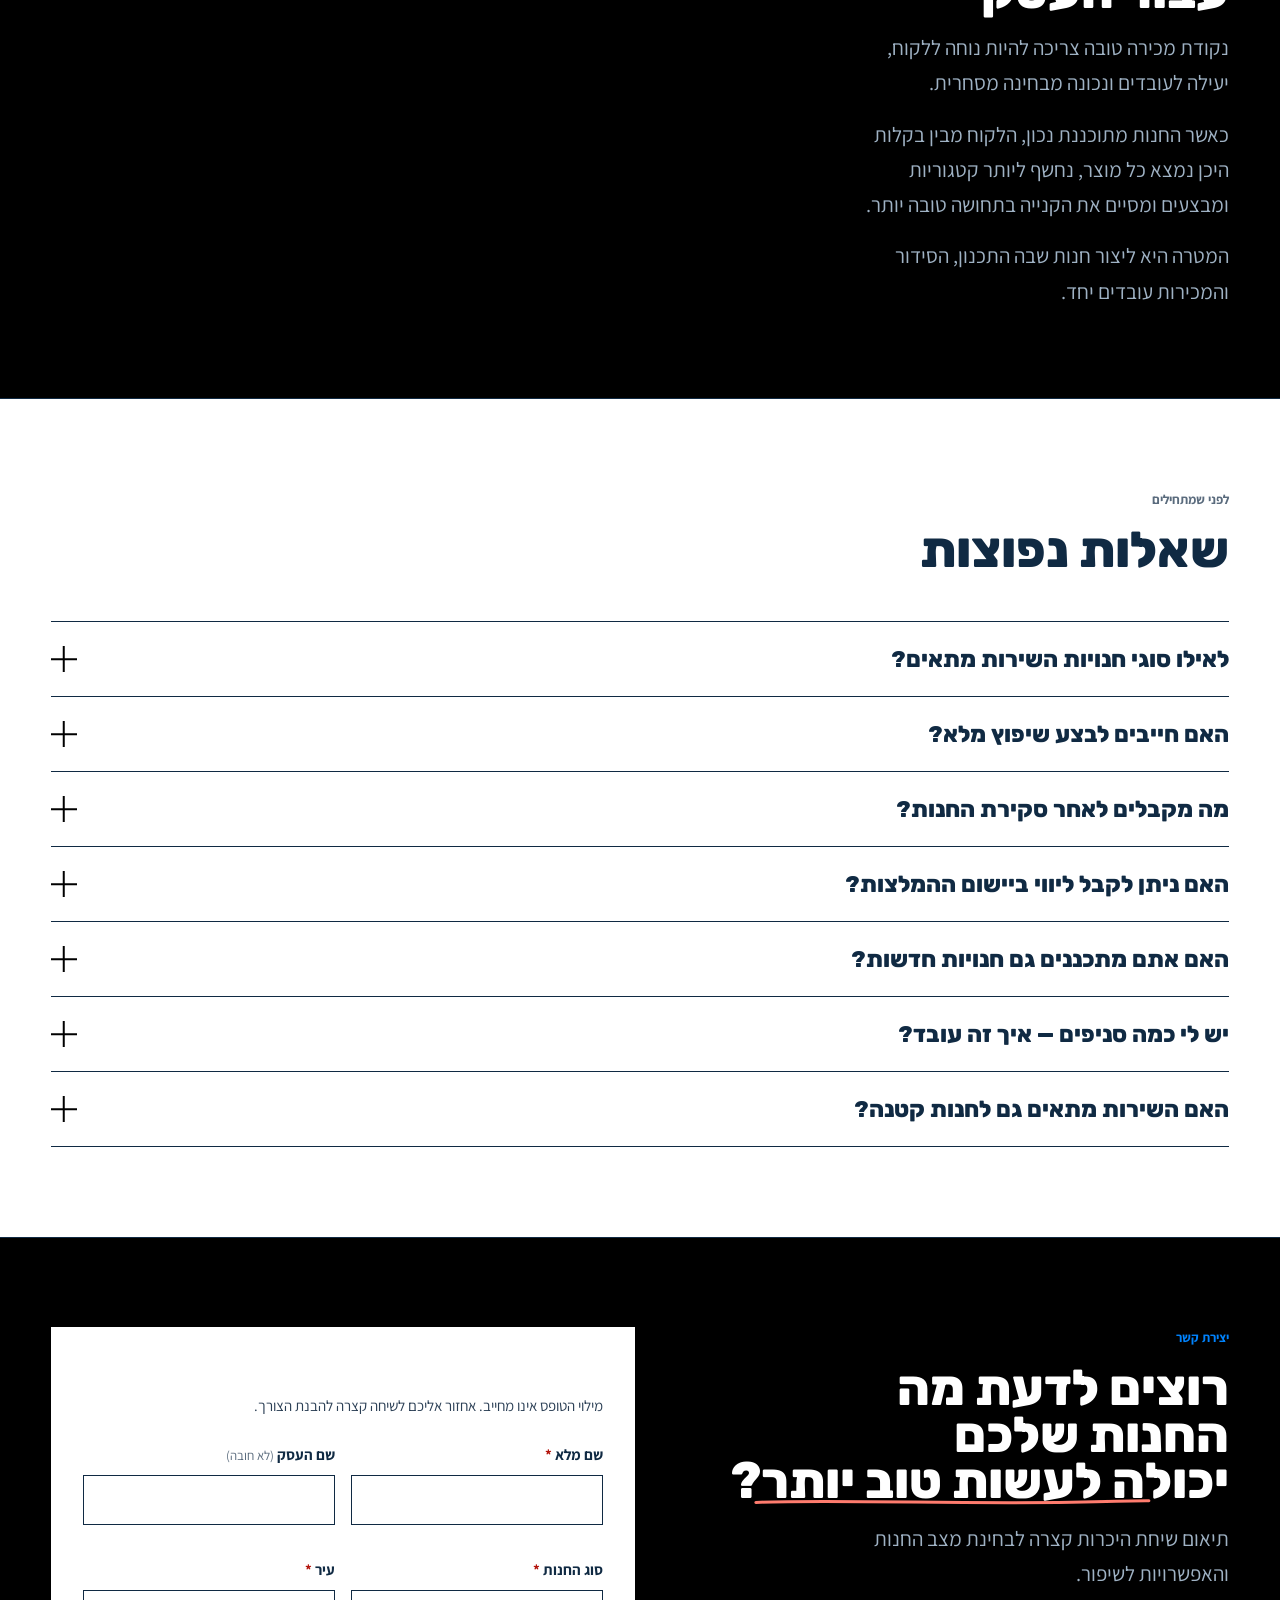
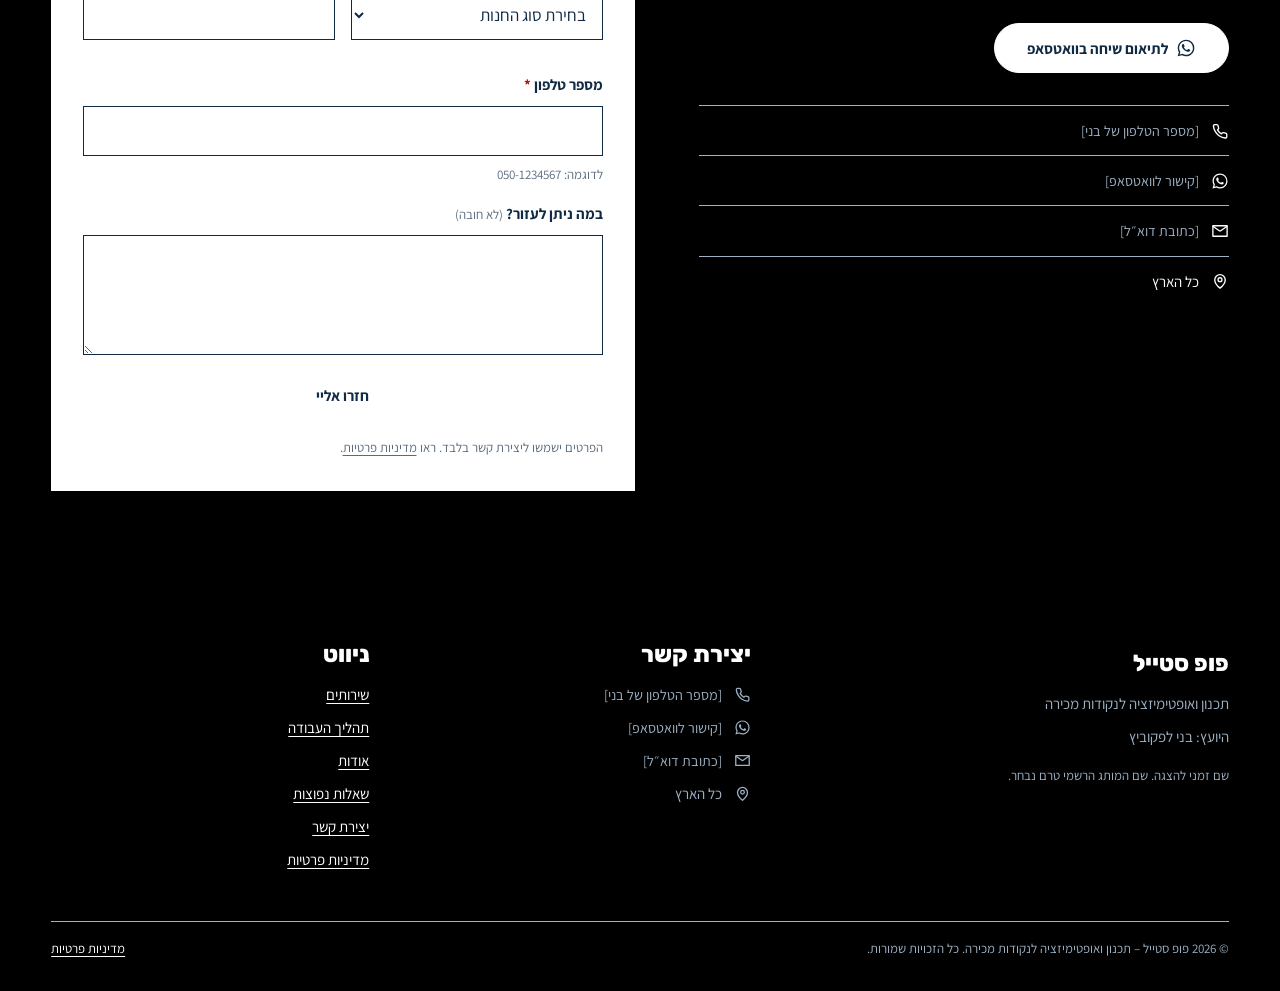
==== commit 65dbffe0: "הסימן נכנס לכותרת העליונה הלוגו הופיע בשדה הכחול ובתמונת השיתוף, אבל הכותרת עצמה נשאה רק סימן מילולי" ====
--- a/index.html
+++ b/index.html
@@ -155,8 +155,9 @@
   <div class="container header__inner">
 
     <a class="brand" href="#top" aria-label="פופ סטייל, תכנון ואופטימיזציה לנקודות מכירה, חזרה לראש העמוד">
+      <img class="brand__mark" src="assets/img/favicon.svg" alt=""
+           width="100" height="100" decoding="async">
       <span class="brand__name">פופ סטייל</span>
-      <span class="brand__dot" aria-hidden="true">.</span>
     </a>
 
     <nav class="nav" aria-label="ניווט ראשי">
--- a/assets/css/style.css
+++ b/assets/css/style.css
@@ -394,14 +394,29 @@
   min-height: var(--header-h);
 }
 
-.brand { display: flex; align-items: baseline; gap: var(--s-2); text-decoration: none; }
+/* הלוקאפ בכותרת: הסימן ואחריו שם המותג בעברית.
+   זה אינו לוק-אפ דו־לשוני שאסרה 0005 — לסימן אין אותיות, והלטינית
+   נשארת בתוך הלוגו ובדומיין בלבד.
+   align-items: center ולא baseline, כי לתמונה אין קו בסיס טיפוגרפי
+   והיא הייתה נתלית על התחתית של האות. */
+.brand {
+  display: flex;
+  align-items: center;
+  gap: var(--s-3);
+  text-decoration: none;
+}
+.brand__mark {
+  inline-size: clamp(34px, 3.4vw, 44px);
+  block-size: auto;
+  flex: none;
+  border-radius: 22%;   /* תואם את האריח ב-SVG, כדי שקצה הפיקסל לא ייראה חד */
+}
 .brand__name {
   font-family: var(--f-display);
-  font-size: clamp(1.75rem, 3vw, 2.25rem);
+  font-size: clamp(1.5rem, 2.7vw, 2rem);
   line-height: 1;
   color: var(--ink);
 }
-.brand__dot { color: var(--brand-500); font-family: var(--f-display); font-size: 1.75rem; line-height: 1; }
 
 .nav { margin-inline-start: auto; }
 .nav__list { display: none; gap: var(--s-6); }
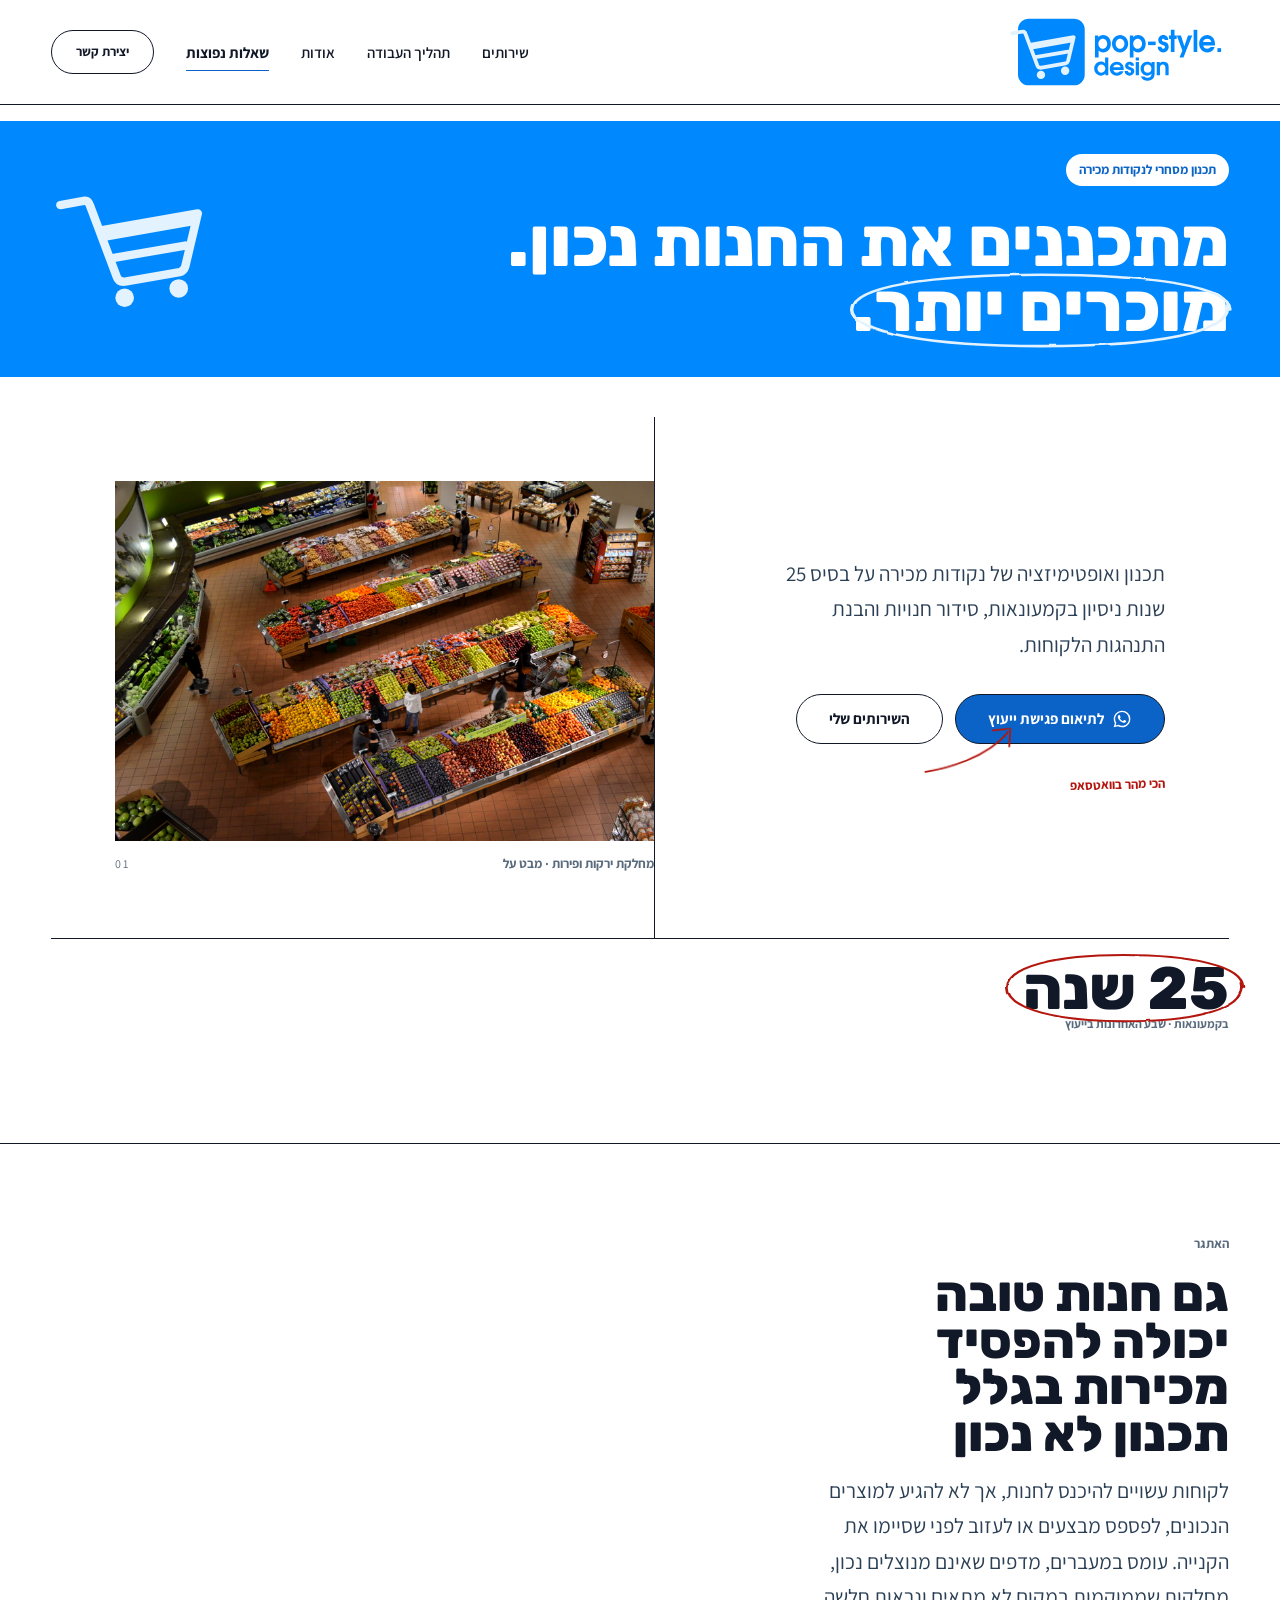
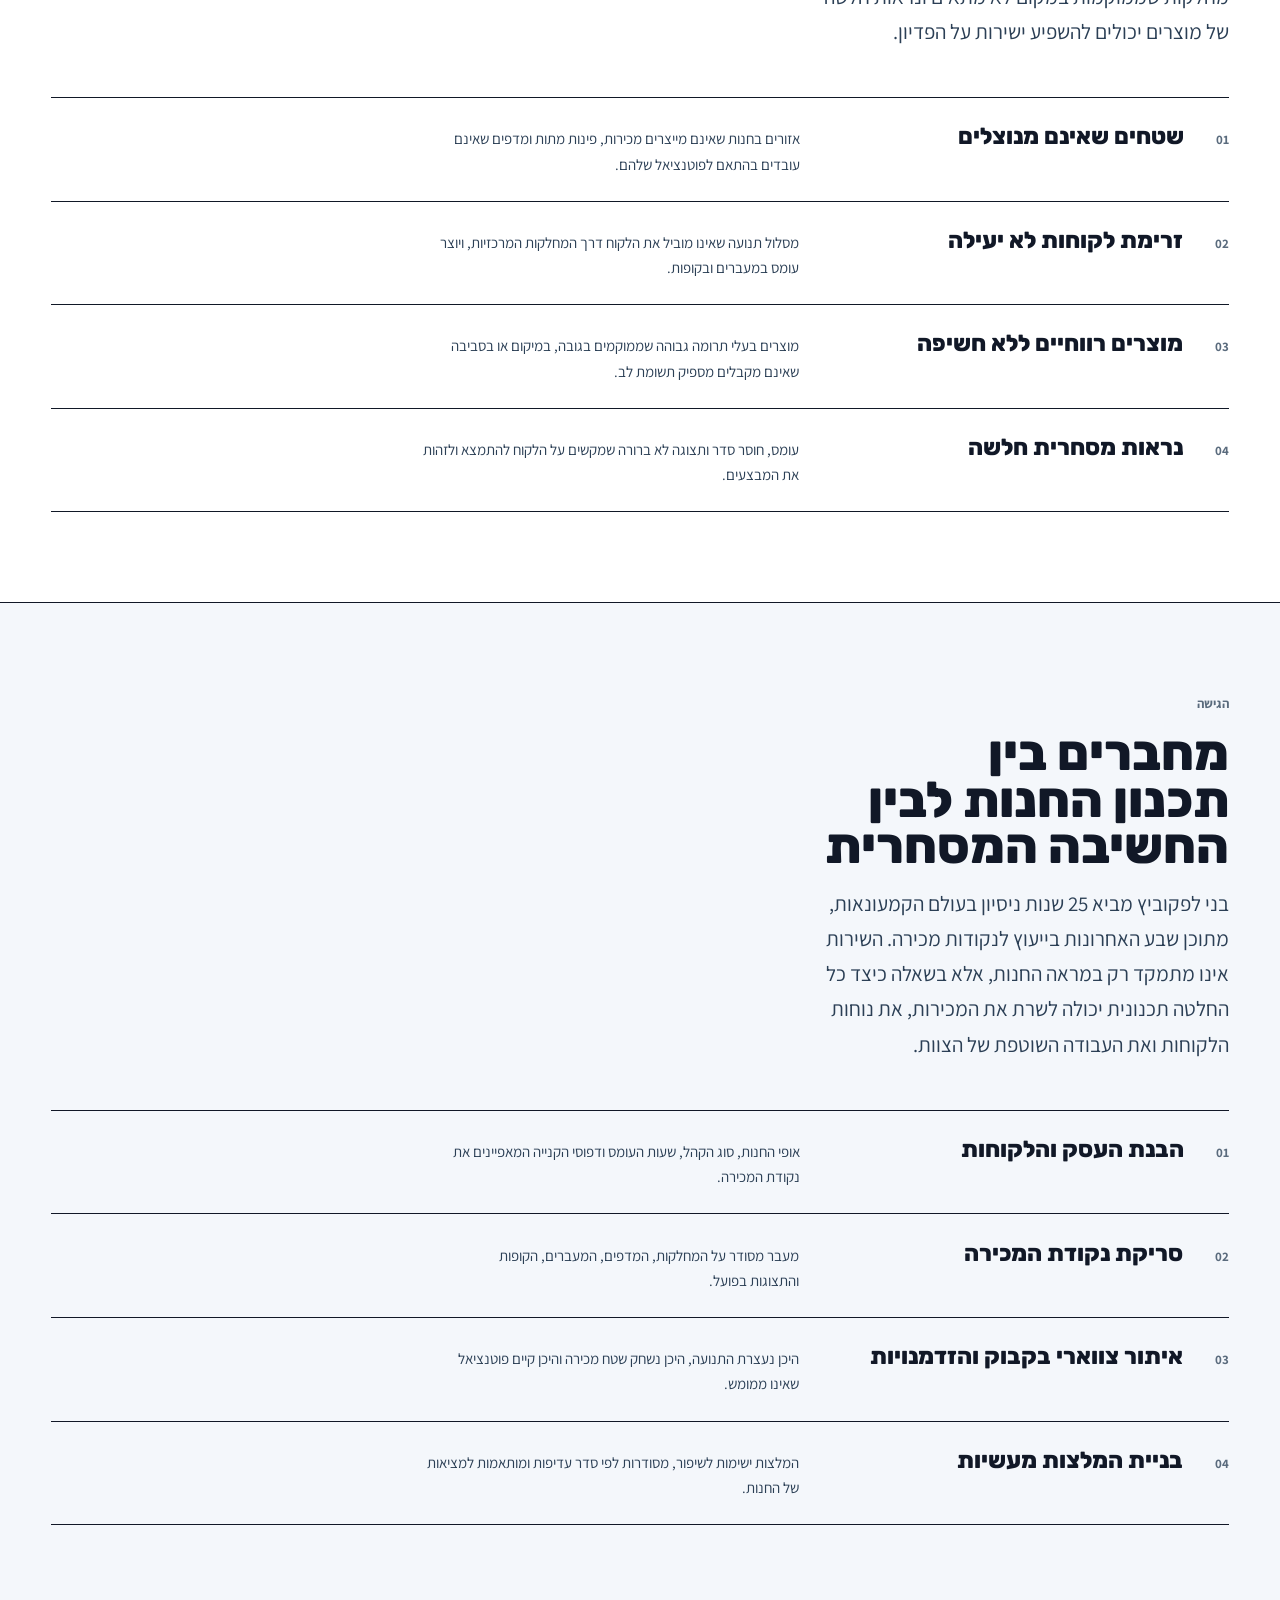
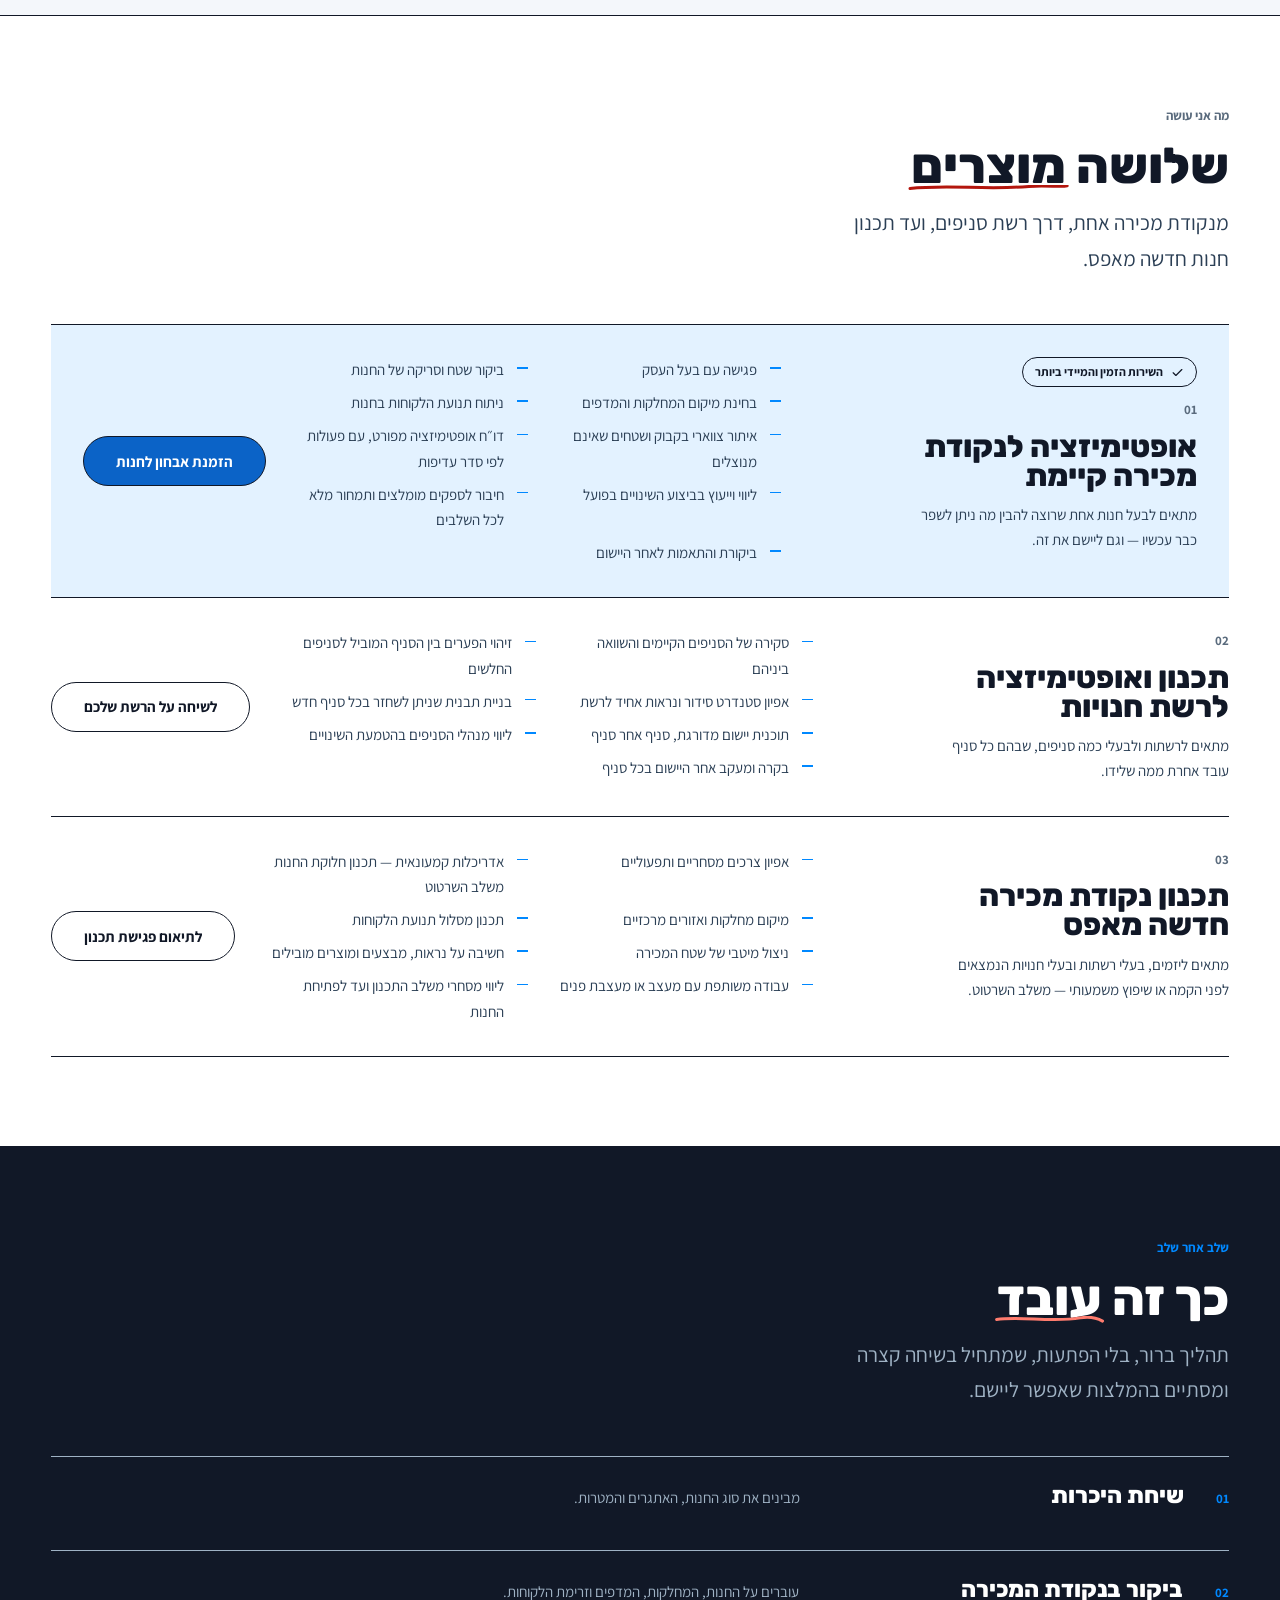
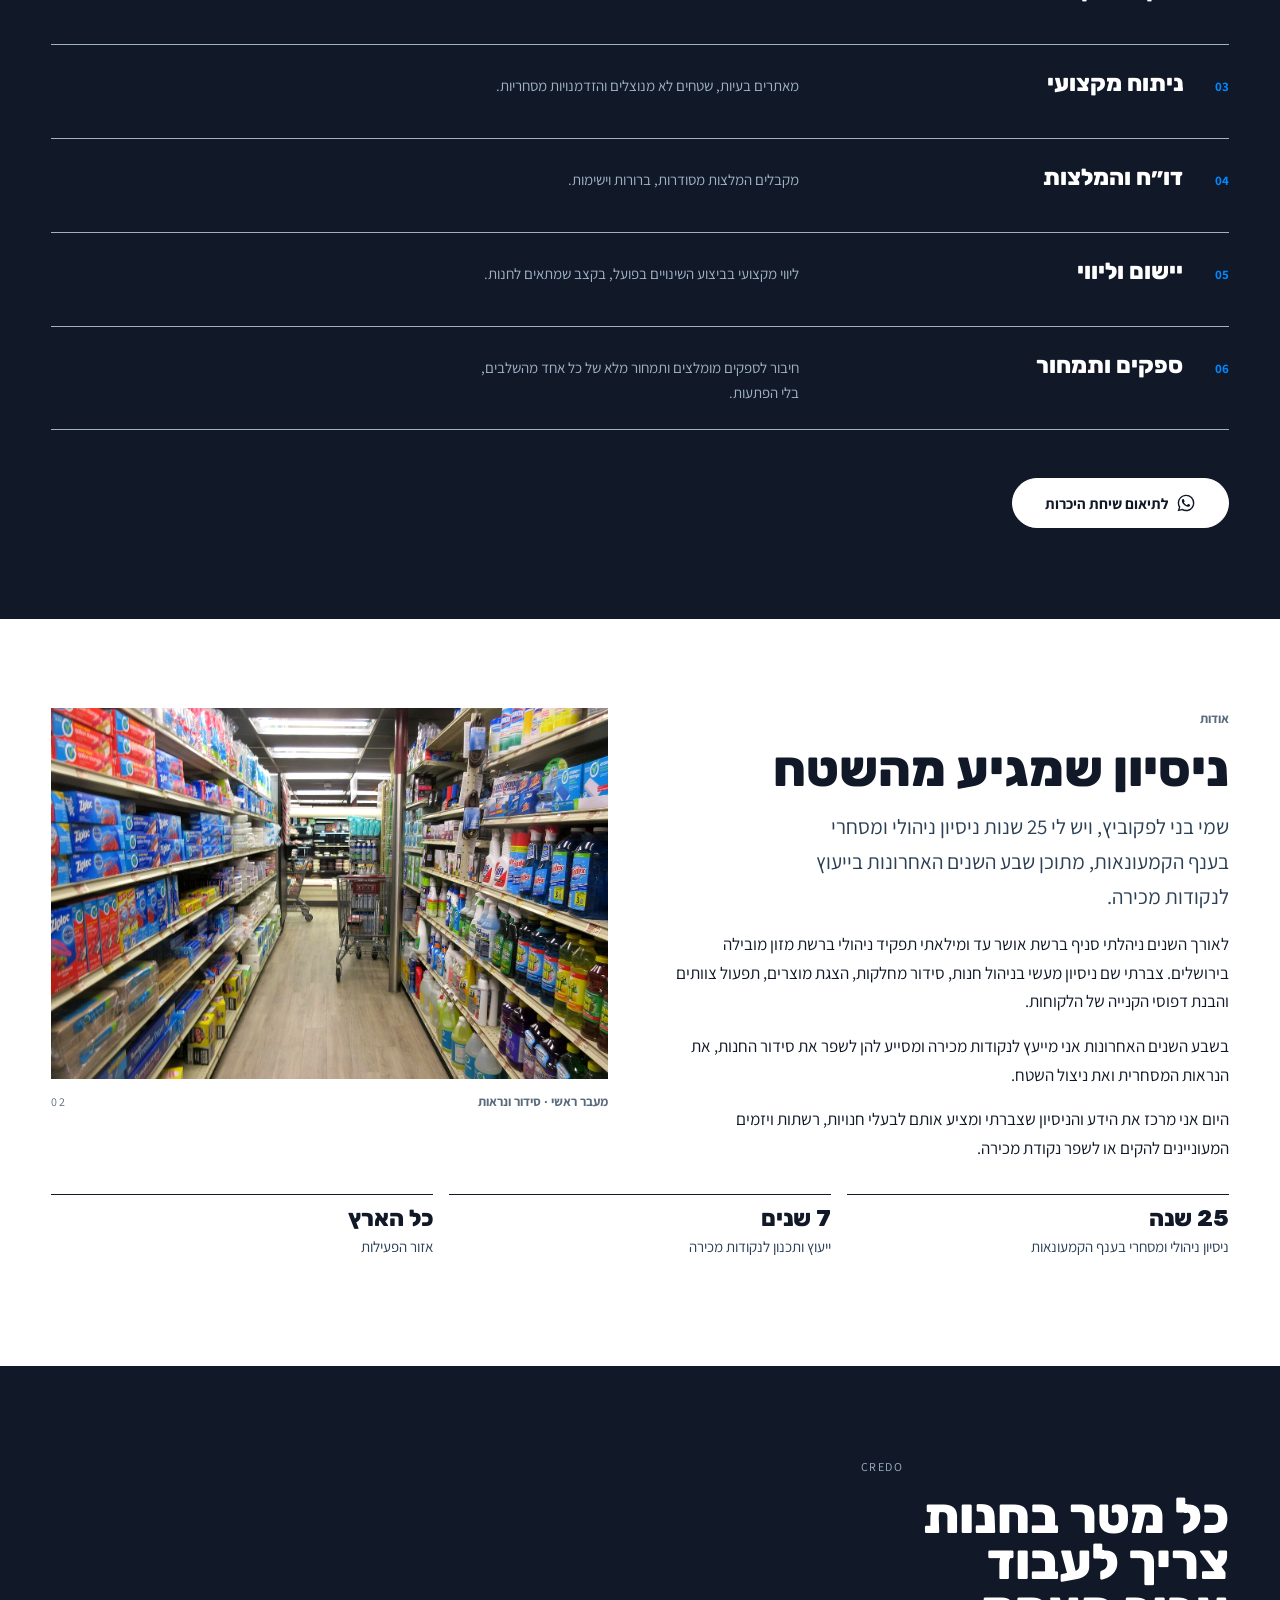
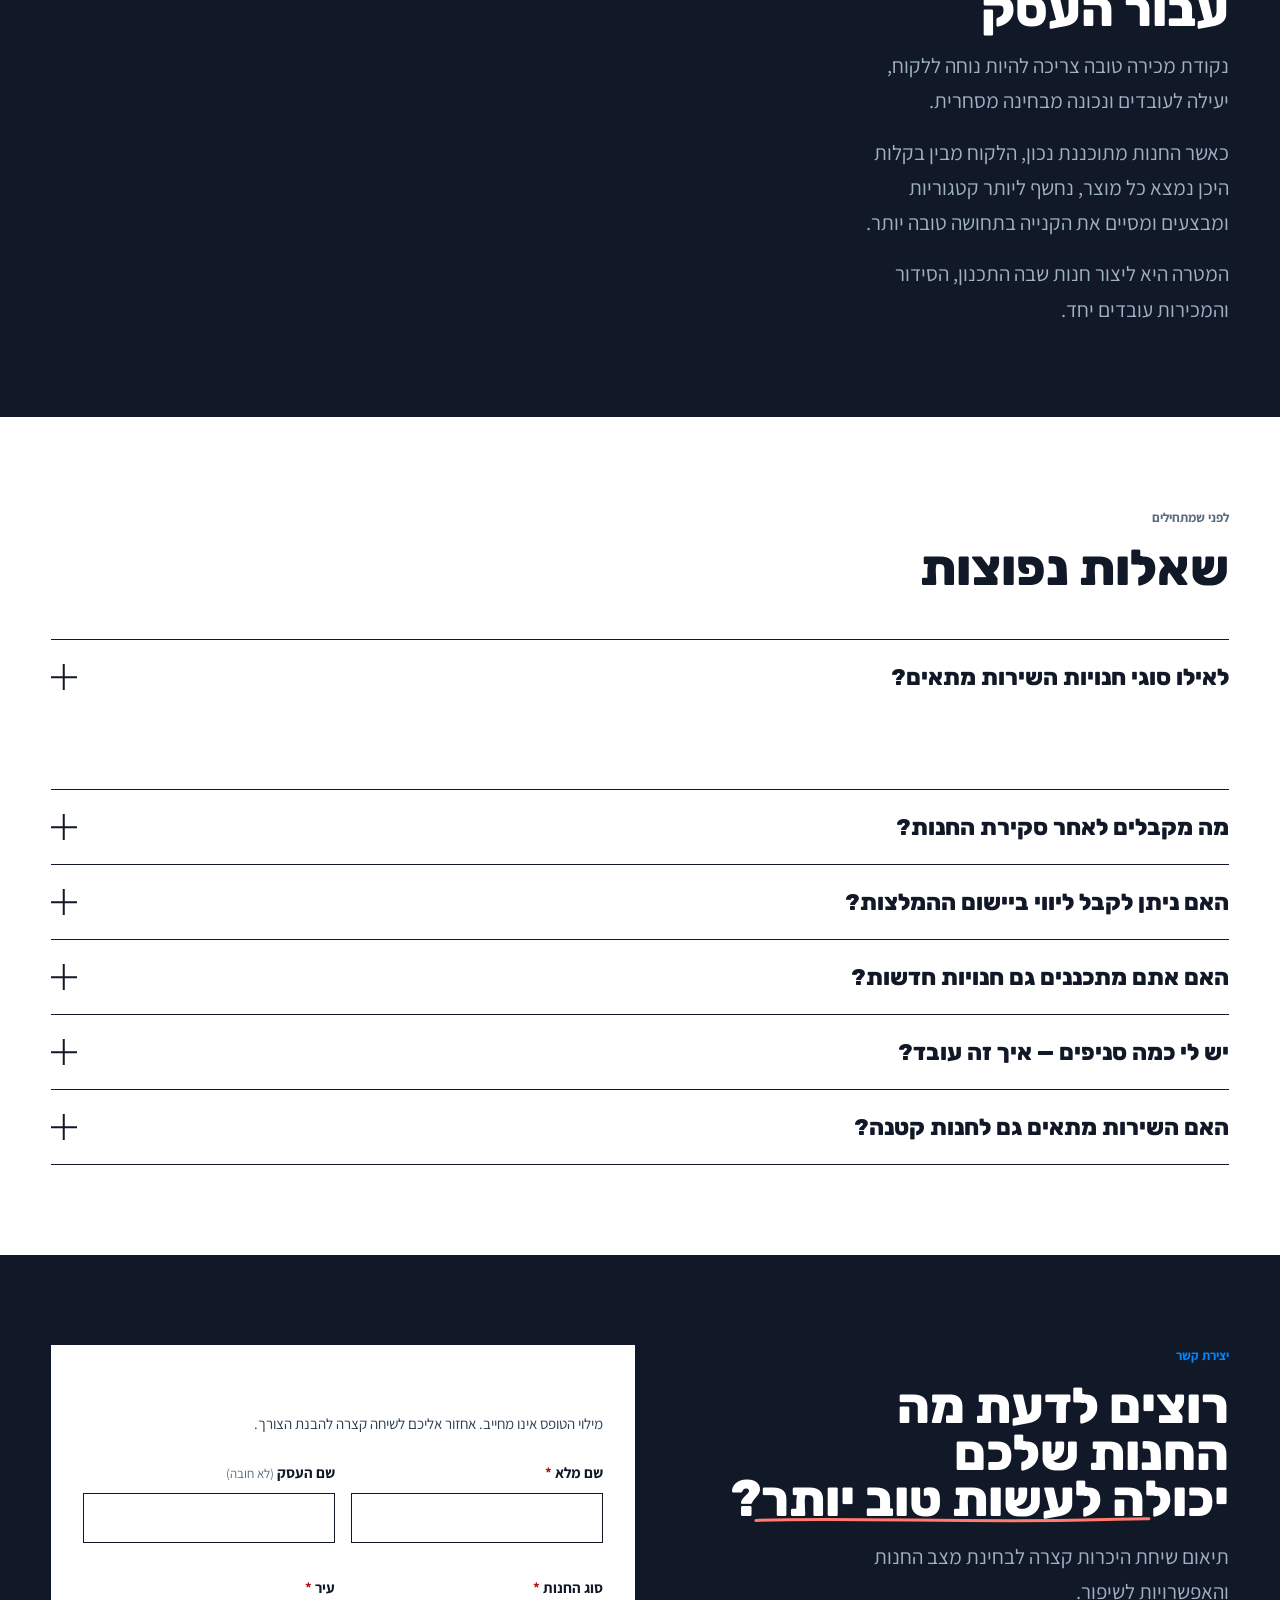
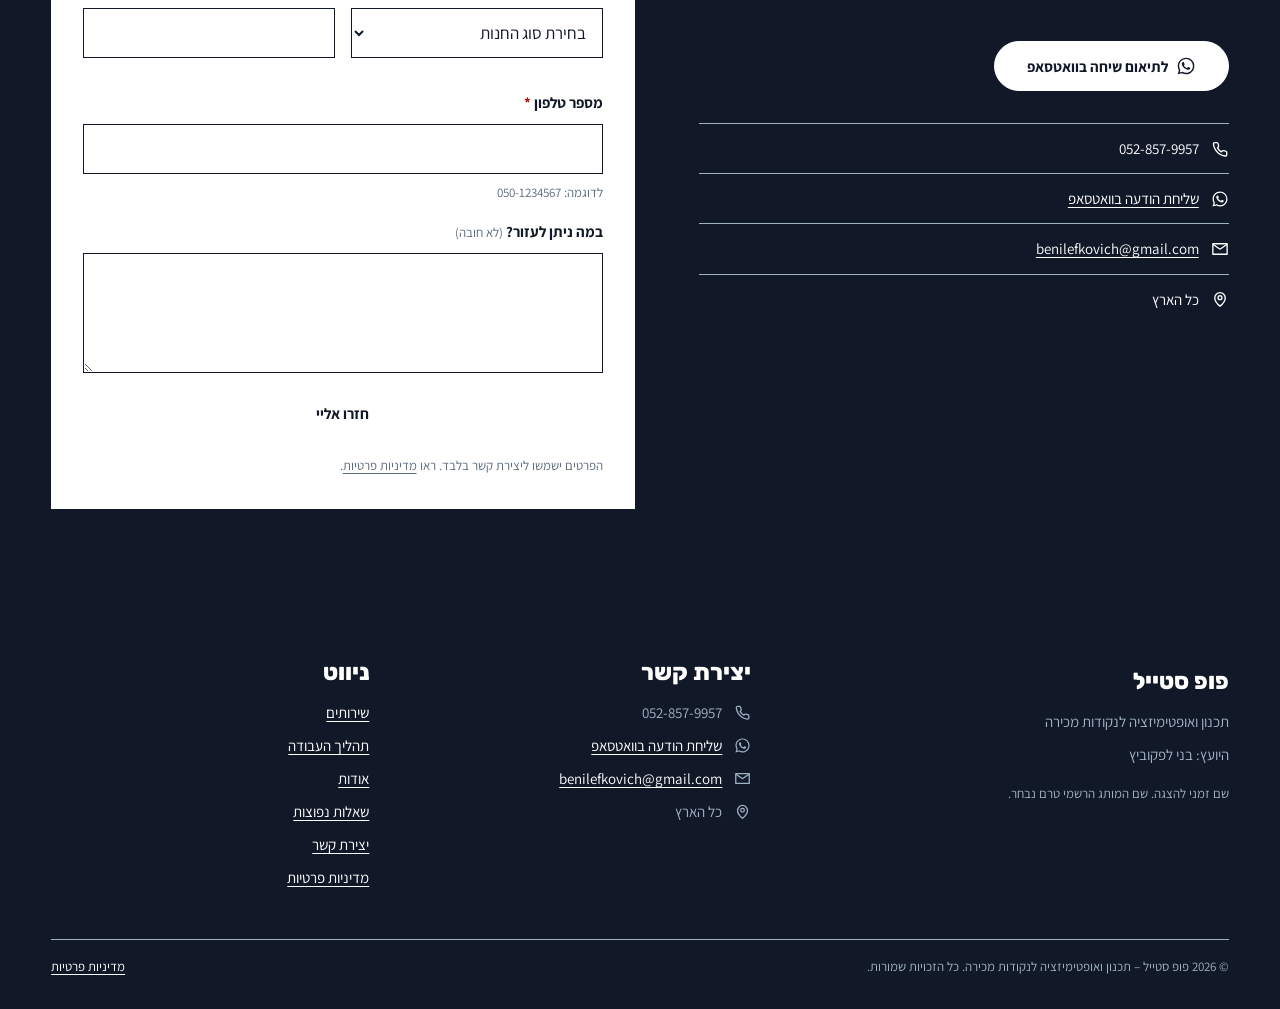
==== commit 1c6acc5d: "חבילת המיתוג הרשמית מחליפה את השחזור הידני הלקוח מסר pop-style-brand-kit: וקטור מקור, שלוש גרסאות לו" ====
--- a/index.html
+++ b/index.html
@@ -34,7 +34,7 @@
 <meta name="twitter:card" content="summary_large_image">
 <meta name="twitter:image" content="https://www.pop-style.design/assets/img/og-image.jpg">
 
-<meta name="theme-color" content="#0082fc">
+<meta name="theme-color" content="#0088ff">
 
 <!-- גופנים מאוחסנים מקומית. Karantina נושאת את הכותרות ומוגדרת
      font-display:block, כדי שלא יהיה הבהוב של גופן חלופי בכותרת הראשית. -->
@@ -45,11 +45,9 @@
 <!-- אייקון הטאב. SVG הוא הראשי — הוא חד בכל רזולוציה; שאר הקבצים הם
      נפילות: ico לדפדפנים ישנים ולסימניות, PNG לדפדפנים שאינם קוראים
      SVG, apple-touch ל-iOS, וה-manifest לאנדרואיד. -->
-<link rel="icon" href="assets/img/favicon.svg" type="image/svg+xml">
-<link rel="icon" href="assets/img/favicon-32.png" sizes="32x32" type="image/png">
-<link rel="icon" href="assets/img/favicon-16.png" sizes="16x16" type="image/png">
-<link rel="icon" href="favicon.ico" sizes="48x48">
-<link rel="apple-touch-icon" href="assets/img/apple-touch-icon.png">
+<link rel="icon" href="favicon.ico" sizes="any">
+<link rel="icon" href="assets/brand/favicon.svg" type="image/svg+xml">
+<link rel="apple-touch-icon" href="assets/brand/apple-touch-icon.png" sizes="180x180">
 <link rel="manifest" href="site.webmanifest">
 
 <!-- מסמן שהדפדפן מריץ JavaScript. אפקט החשיפה בגלילה מופעל רק במצב זה,
@@ -155,9 +153,14 @@
   <div class="container header__inner">
 
     <a class="brand" href="#top" aria-label="פופ סטייל, תכנון ואופטימיזציה לנקודות מכירה, חזרה לראש העמוד">
-      <img class="brand__mark" src="assets/img/favicon.svg" alt=""
-           width="100" height="100" decoding="async">
-      <span class="brand__name">פופ סטייל</span>
+      <!-- חבילת המיתוג ממליצה על הסמל בלבד מתחת לרוחב לוגו של כ-180px.
+           picture מחליף את הקובץ עצמו, כך שרק אחד מהם נטען. הגובה הוא
+           שקובע את המידה, ולכן אותו כלל משרת שני יחסי צדדים שונים. -->
+      <picture>
+        <source media="(min-width: 700px)" srcset="assets/brand/logo.svg">
+        <img class="brand__logo" src="assets/brand/icon.svg" alt="pop-style. design"
+             width="384" height="384" decoding="async">
+      </picture>
     </a>
 
     <nav class="nav" aria-label="ניווט ראשי">
@@ -218,8 +221,8 @@
   <div class="hero__field">
     <div class="container hero__field-inner">
 
-      <img class="hero__mark" src="assets/img/logo-mark.svg" alt=""
-           width="128" height="128" loading="eager" decoding="async">
+      <img class="hero__mark" src="assets/brand/icon.svg" alt=""
+           width="384" height="384" loading="eager" decoding="async">
 
       <div class="hero__field-text">
       <p class="tag tag--chip">תכנון מסחרי לנקודות מכירה</p>
--- a/assets/css/style.css
+++ b/assets/css/style.css
@@ -9,9 +9,9 @@
    וקווי שיער שמחלקים את העמוד לגריד נראה.
 
    החוק שמחזיק את כל הפלטה:
-     #0082FC על לבן = 3.75:1 — עובר 3:1 לתצוגה, נכשל 4.5:1 לטקסט רגיל.
-     לבן על #0082FC = 3.75:1 — אותו דבר.
-     #0082FC על שחור = 5.6:1 — עובר AA מלא.
+     #0088FF על לבן = 3.52:1 — עובר 3:1 לתצוגה, נכשל 4.5:1 לטקסט רגיל.
+     לבן על #0088FF = 3.52:1 — אותו דבר.
+     #0088FF על #111827 = 5.04:1 — עובר AA מלא.
    לכן: הכחול המדויק חי בשני בתים בלבד — שדה מלא שנושא רק טקסט תצוגה,
    ושחור. טקסט רץ אף פעם לא יושב עליו ואף פעם לא נצבע בו; לזה יש
    --brand-600.
@@ -77,9 +77,10 @@
      --brand-600 מ-5.79:1 ל-4.68:1. */
   --paper: #ffffff;
   --paper-2: #f4f7fb;       /* משטח מוטה, קריר */
-  --night: #000000;         /* הסקשנים הכהים — חייב להיות שחור ממש,
-                               אחרת הכחול לא עובר: על #102A43 הוא 3.90:1 */
-  --ink: #102a43;           /* 14.6:1 על לבן */
+  --night: #111827;         /* השחור של המותג. עם הכחול הרשמי #0088FF
+                               הוא נותן 5.04:1 ועובר AA — מה שלא היה נכון
+                               לכחול שנמדד מה-JPG, ושחייב אז שחור טהור. */
+  --ink: #111827;           /* השחור של המותג. 17.7:1 על לבן */
   --ink-2: #2b3f55;         /* 10.6:1 */
   --ink-3: #5a6b7d;         /* 5.47:1 — תוויות וטקסט משני */
   --on-night: #ffffff;
@@ -87,10 +88,11 @@
 
   /* --- כחול המותג, שלוש דרגות ---
      500 נמדד מהלוגו שהלקוח שלח. 600 ו-700 נגזרו ממנו ונבדקו. */
-  --brand-500: #0082fc;     /* הסימן · שדה ההירו · טקסט על שחור (5.6:1) */
+  --brand-500: #0088ff;     /* כחול המותג הרשמי מחבילת המיתוג.
+                               שדה ההירו · טקסט על --night (5.04:1) */
   --brand-600: #0b63c7;     /* כחול העבודה — כפתורים וקישורים, 5.79:1 על לבן */
   --brand-700: #0b4fa6;     /* hover / pressed, 7.8:1 */
-  --brand-050: #e8f2ff;     /* נגזר מ-#E1F1FF, מילוי העגלה בלוגו */
+  --brand-050: #e3f2ff;     /* התכלת הרשמית מחבילת המיתוג */
   --brand-100: #cfe4ff;
 
   /* --- העיפרון ---
@@ -148,7 +150,7 @@
   /* פריסה */
   --container: 1320px;
   --gutter: clamp(1.25rem, 4vw, 3.5rem);
-  --header-h: 86px;
+  --header-h: 76px;
 
   /* שכבות */
   --z-base: 1; --z-float: 60; --z-header: 100; --z-overlay: 150; --z-skip: 200;
@@ -399,23 +401,28 @@
    נשארת בתוך הלוגו ובדומיין בלבד.
    align-items: center ולא baseline, כי לתמונה אין קו בסיס טיפוגרפי
    והיא הייתה נתלית על התחתית של האות. */
-.brand {
-  display: flex;
-  align-items: center;
-  gap: var(--s-3);
-  text-decoration: none;
-}
-.brand__mark {
-  inline-size: clamp(34px, 3.4vw, 44px);
-  block-size: auto;
+.brand { display: flex; align-items: center; text-decoration: none; }
+/* הלוגו הרשמי מחבילת המיתוג: הסמל והכיתוב כקובץ אחד, כל האותיות
+   במסלולים. חבילת המיתוג ממליצה 220–280px בכותרת; מתחת ל-180px היא
+   ממליצה סמל בלבד, ולכן ה-clamp לא יורד מתחת לזה.
+   כאן גם נפתרת הסתירה שהמועצה סימנה ב-0005: אין יותר שם עברי לצד
+   כיתוב לטיני, כי הלטינית חיה אך ורק בתוך הסימן. "פופ סטייל" בעברית
+   נשאר ב-title, ב-OG, בפוטר ובתוכן. */
+.brand__logo {
+  /* הגובה קובע, לא הרוחב: כך אותו כלל משרת את הסמל (1:1) ואת הלוגו
+     המלא (2.76:1) בלי לחשב רוחב לכל אחד. ב-1440 הלוגו יוצא ~221px,
+     בתוך הטווח 220–280 שחבילת המיתוג ממליצה עליו, ונשאר לו מרווח
+     נקי של כ-12% מגובהו בתוך הכותרת. */
+  /* 9.3vw ולא פחות: בדיוק הערך שבו הלוגו המלא מגיע ל-180px רוחב כבר
+     ב-700px, הנקודה שבה picture מחליף אליו. מתחת לזה חבילת המיתוג
+     מבקשת סמל בלבד, וזה מה שנטען. */
+  block-size: clamp(40px, 9.3vw, 80px);
+  inline-size: auto;
   flex: none;
-  border-radius: 22%;   /* תואם את האריח ב-SVG, כדי שקצה הפיקסל לא ייראה חד */
-}
-.brand__name {
-  font-family: var(--f-display);
-  font-size: clamp(1.5rem, 2.7vw, 2rem);
-  line-height: 1;
-  color: var(--ink);
+}
+
+@media (min-width: 700px) {
+  :root { --header-h: 104px; }
 }
 
 .nav { margin-inline-start: auto; }
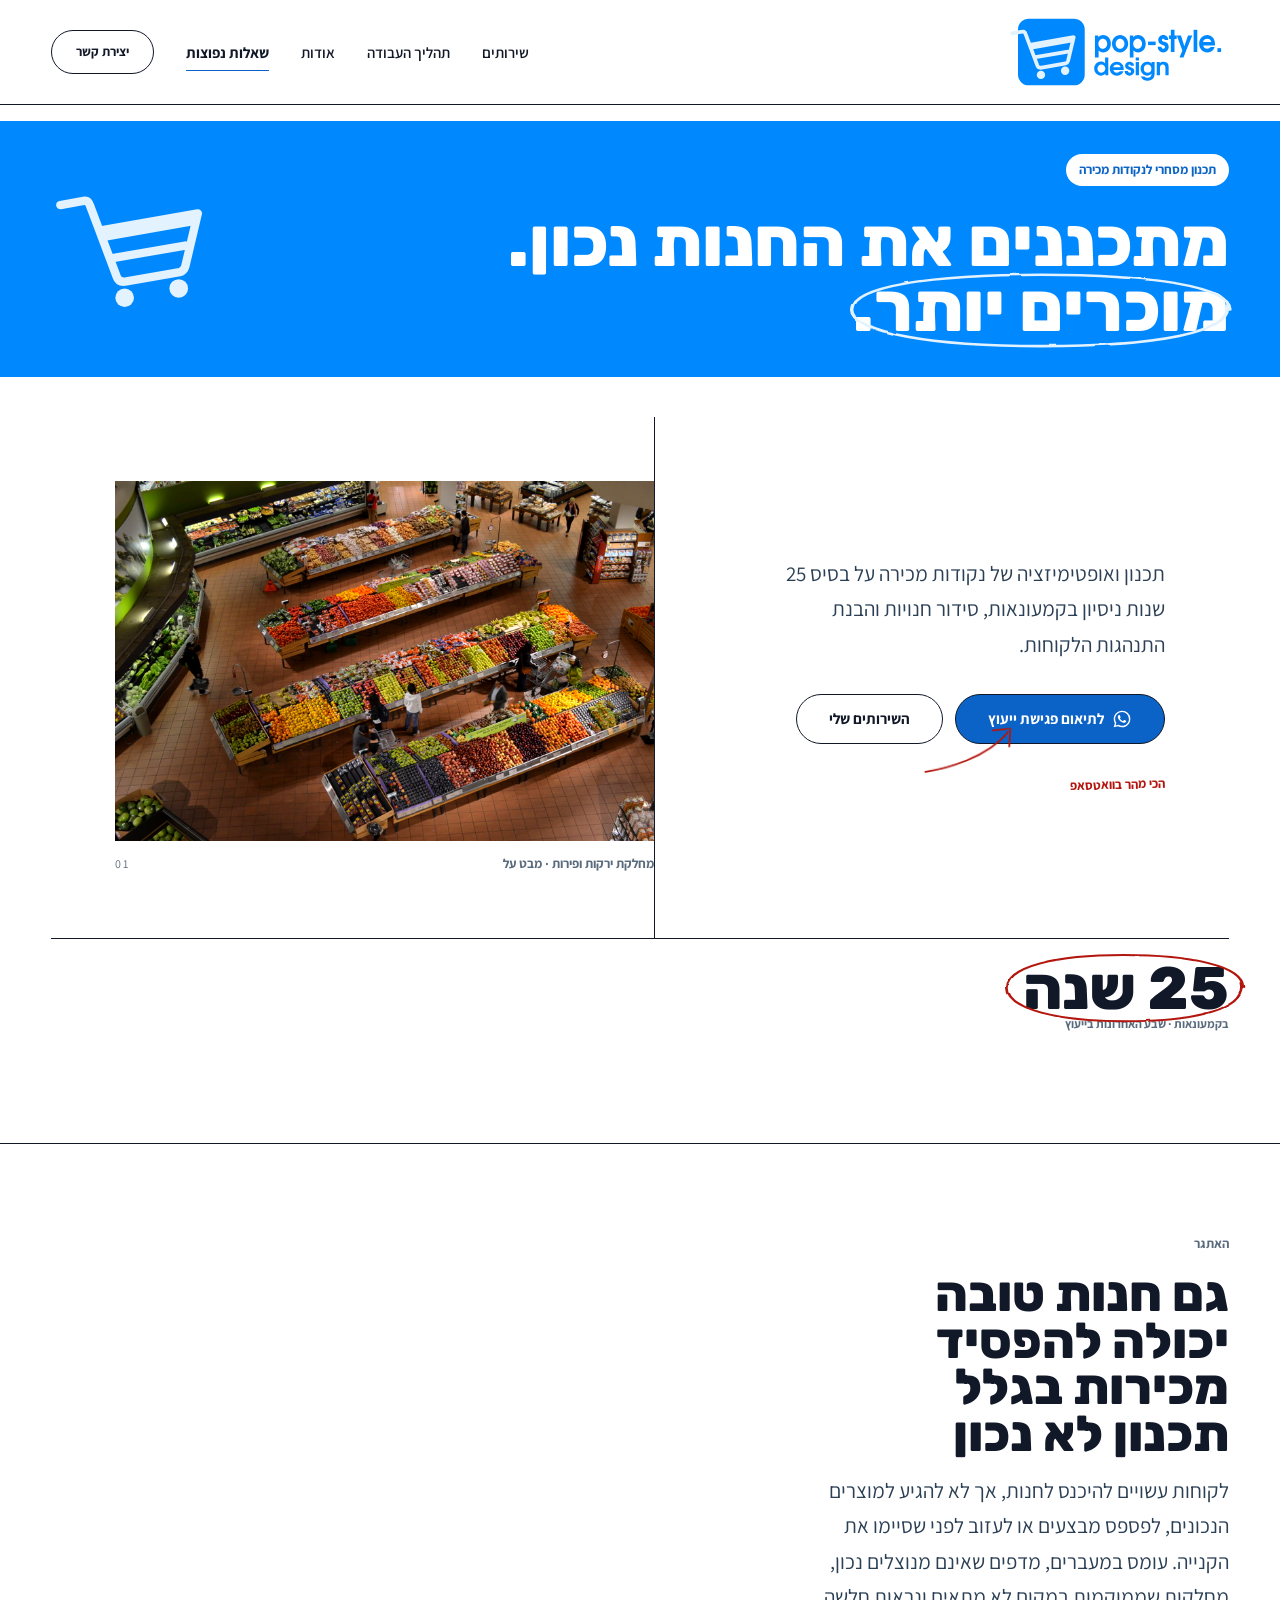
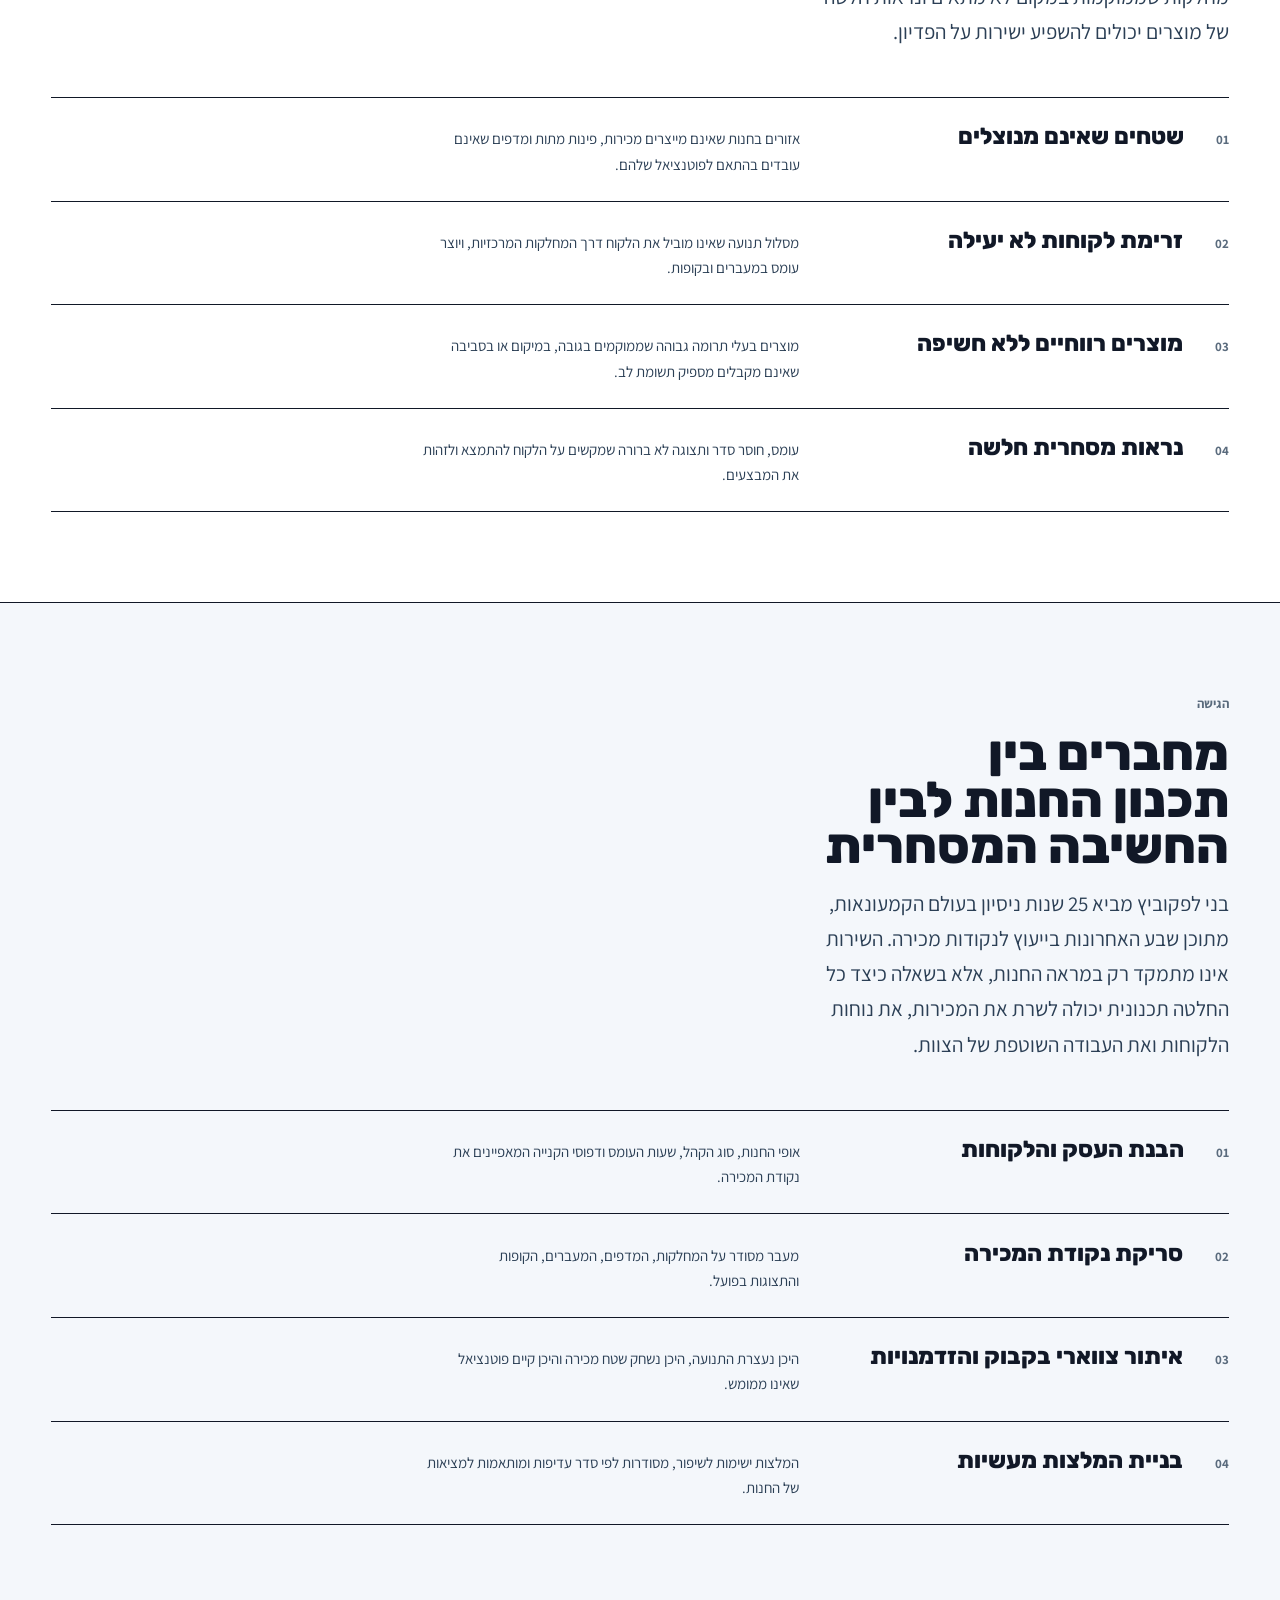
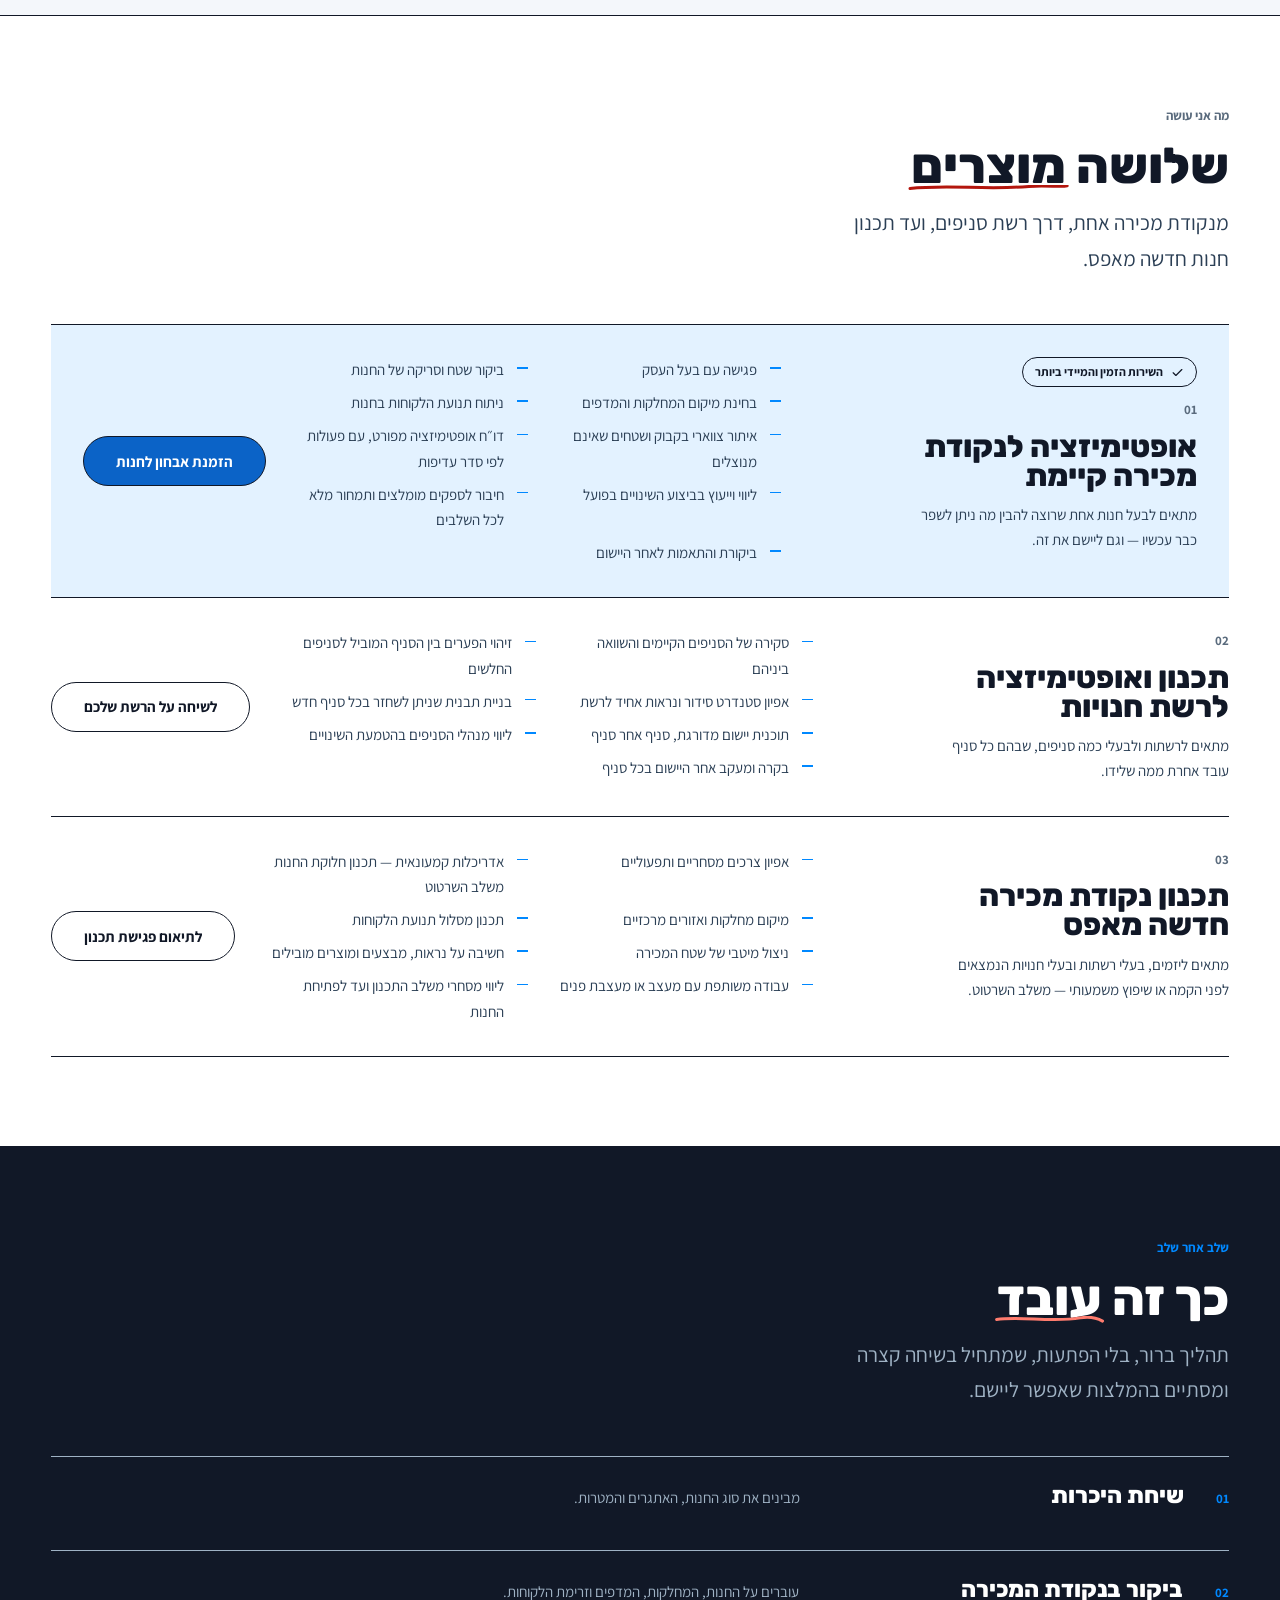
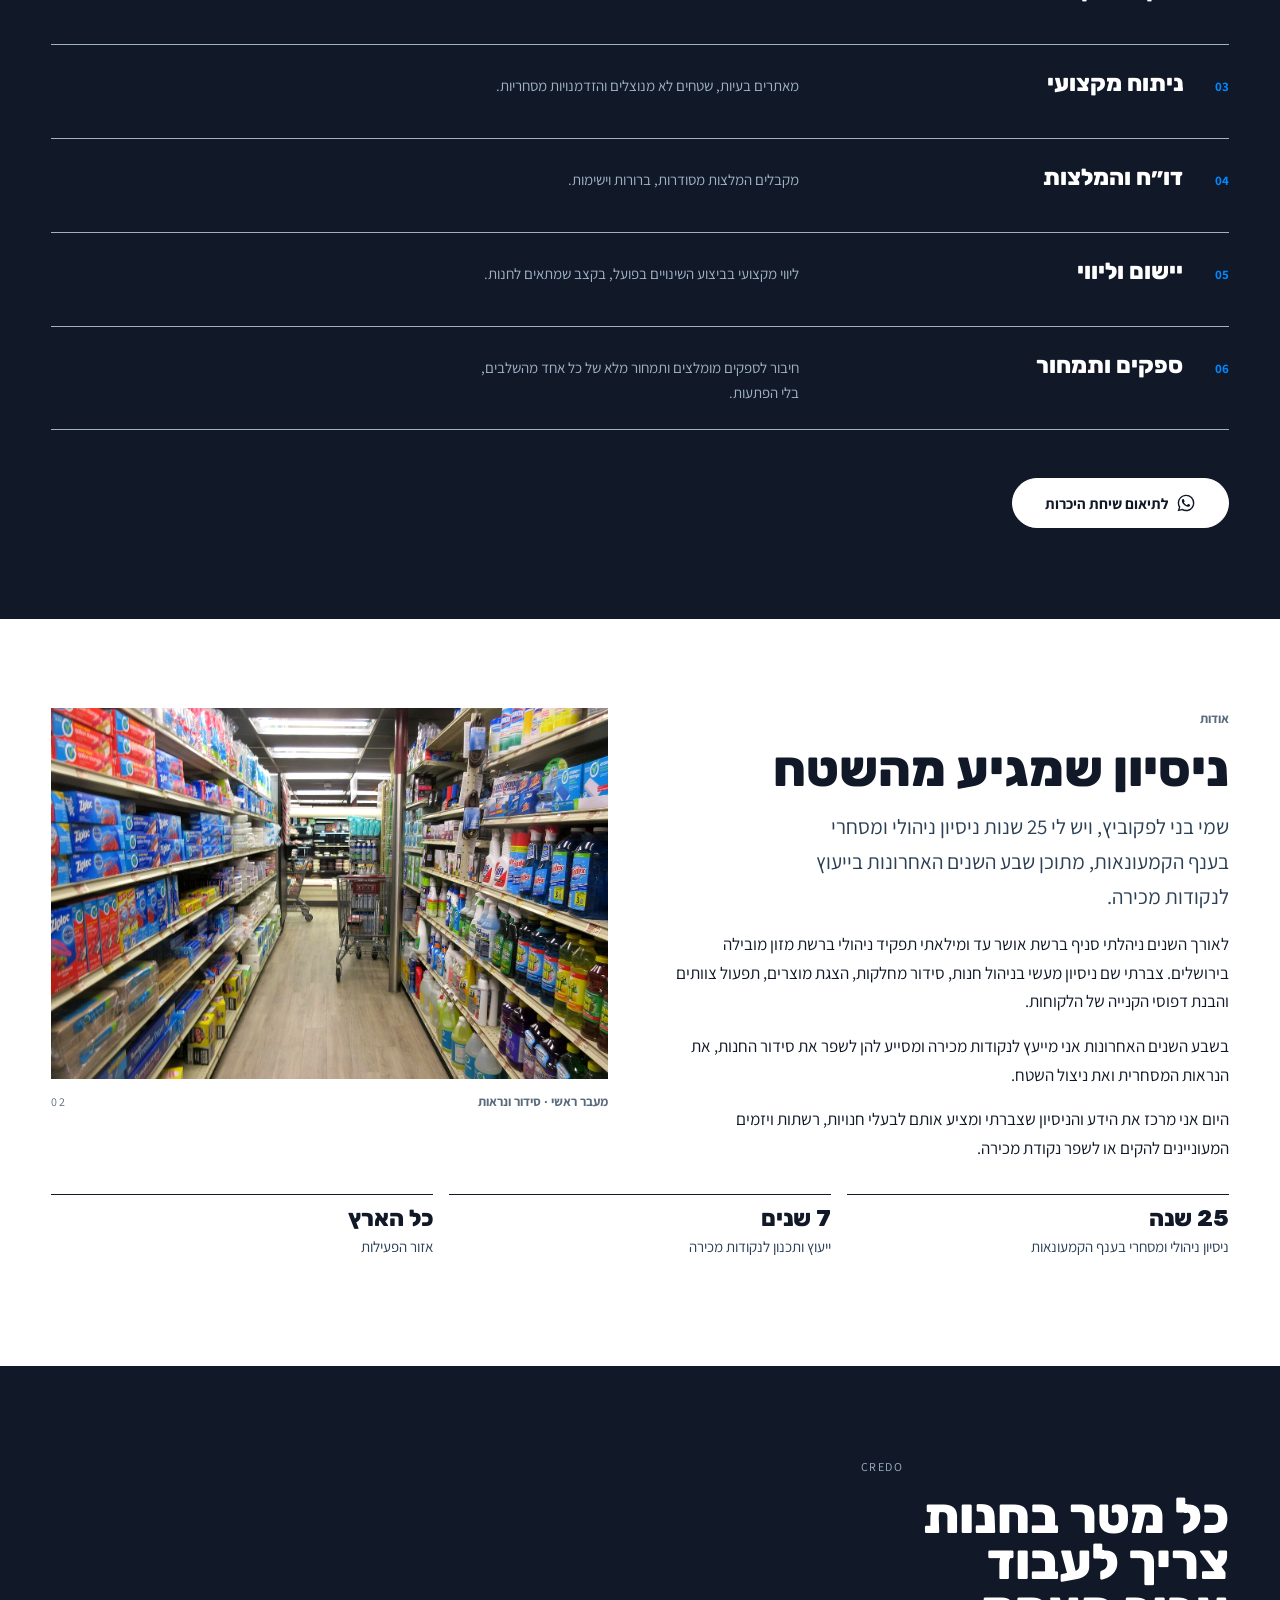
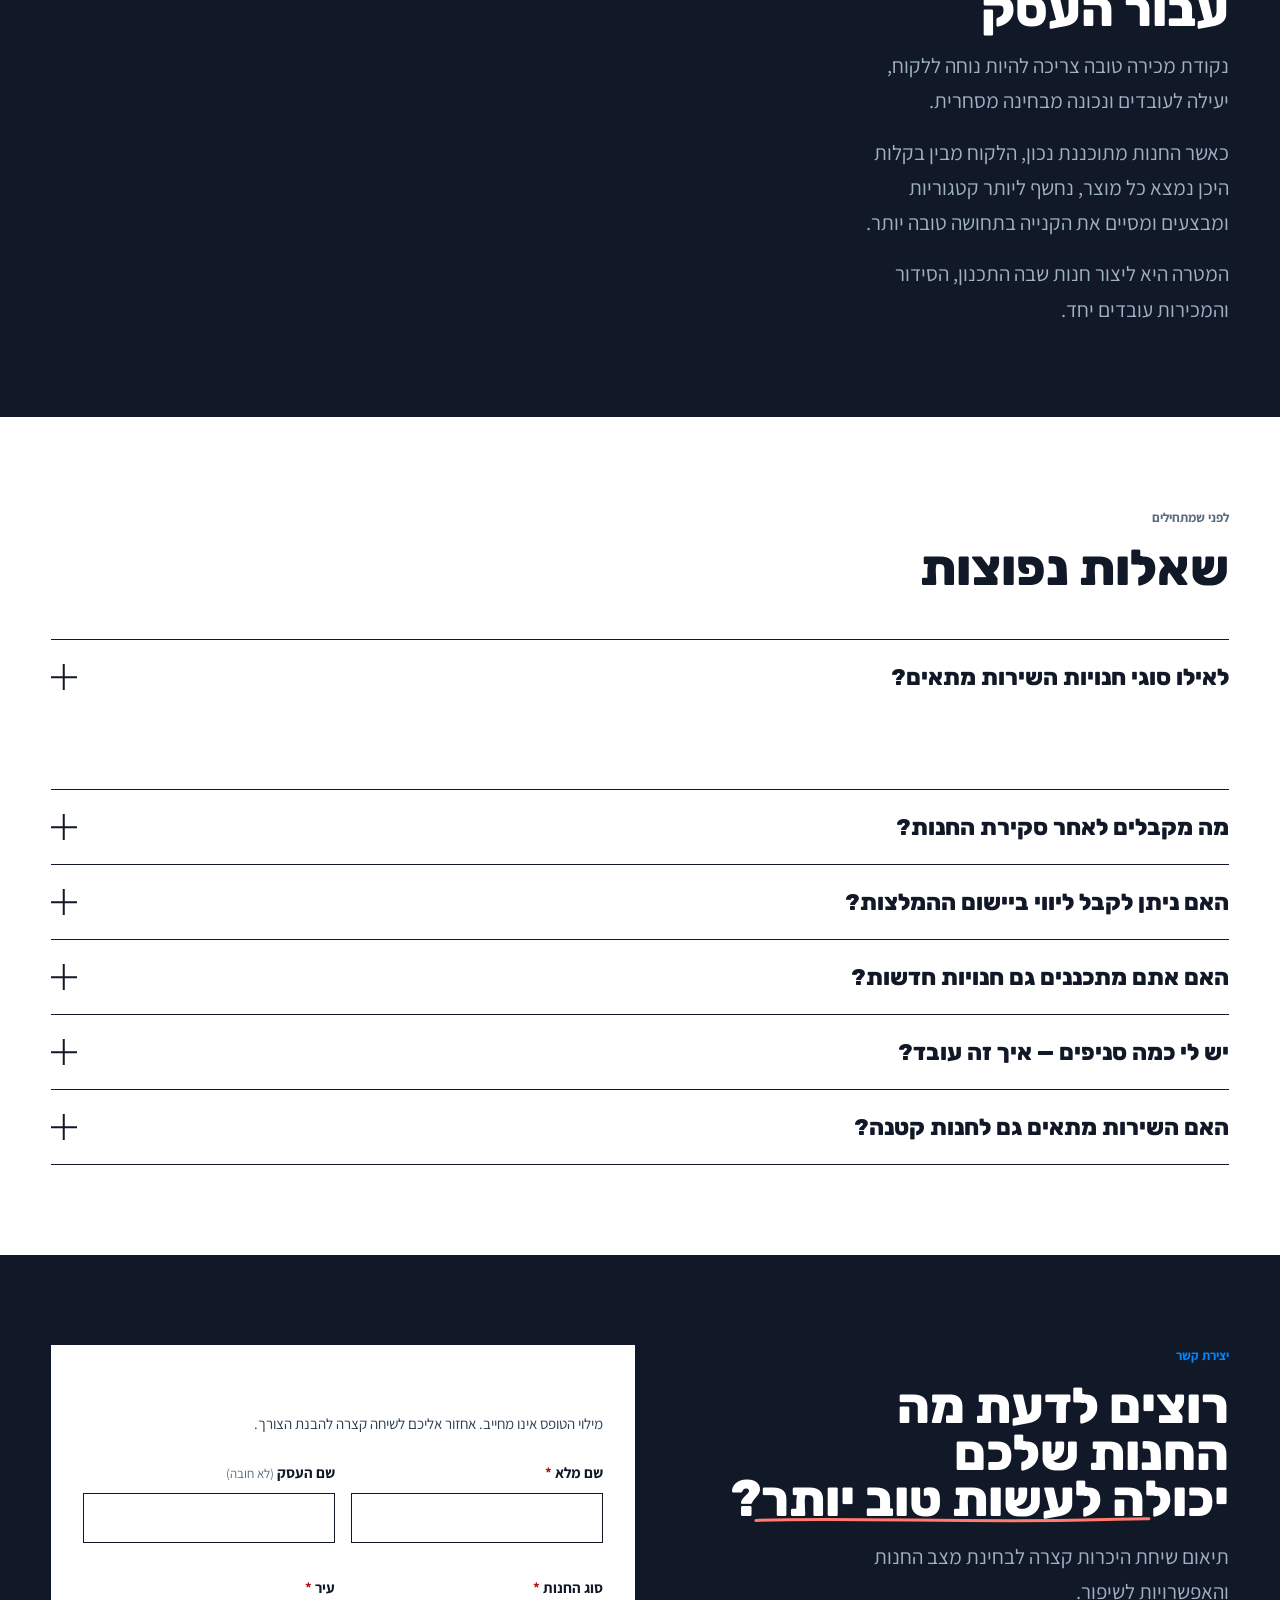
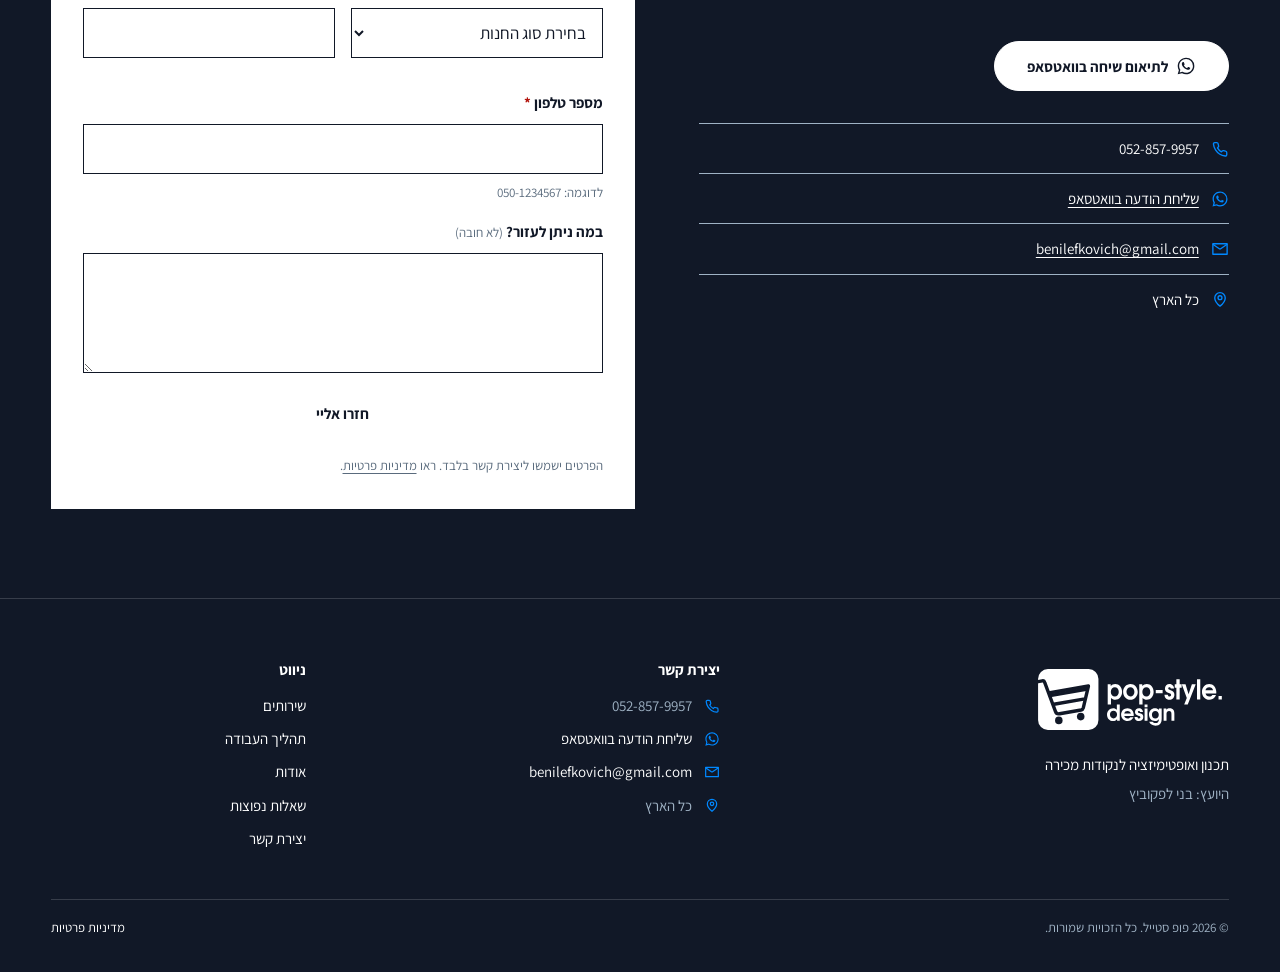
==== commit 7af6dce6: "סידור הפוטר וסריקת באגים על ווב ומובייל **הפוטר.** שורת "שם זמני להצגה" ירדה — השם נבחר. בעמודת המות" ====
--- a/index.html
+++ b/index.html
@@ -869,11 +869,12 @@
   <div class="container">
     <div class="footer__grid">
 
-      <div>
-        <p class="footer__brand-name">פופ סטייל</p>
-        <p style="margin-block-end:var(--s-2)">תכנון ואופטימיזציה לנקודות מכירה</p>
-        <p style="margin-block-end:var(--s-4)">היועץ: בני לפקוביץ</p>
-        <p style="font-size:var(--t-xs);margin-block-start:var(--s-2)">שם זמני להצגה. שם המותג הרשמי טרם נבחר.</p>
+      <div class="footer__brand">
+        <img class="footer__logo" src="assets/brand/logo-white.svg"
+             alt="pop-style. design" width="1060" height="384"
+             loading="lazy" decoding="async">
+        <p class="footer__tagline">תכנון ואופטימיזציה לנקודות מכירה</p>
+        <p class="footer__person">היועץ: בני לפקוביץ</p>
       </div>
 
       <div>
@@ -906,16 +907,17 @@
           <li><a href="#about">אודות</a></li>
           <li><a href="#faq">שאלות נפוצות</a></li>
           <li><a href="#contact">יצירת קשר</a></li>
-          <li><a href="privacy.html">מדיניות פרטיות</a></li>
-          <li><a href="#" data-consent-reopen>הגדרות פרטיות</a></li>
         </ul>
       </div>
 
     </div>
 
     <div class="footer__bottom">
-      <p style="margin:0">© <span id="year">2026</span> פופ סטייל – תכנון ואופטימיזציה לנקודות מכירה. כל הזכויות שמורות.</p>
-      <p style="margin:0"><a href="privacy.html">מדיניות פרטיות</a></p>
+      <p style="margin:0">© <span id="year">2026</span> פופ סטייל. כל הזכויות שמורות.</p>
+      <ul class="footer__legal">
+        <li><a href="privacy.html">מדיניות פרטיות</a></li>
+        <li><a href="#" data-consent-reopen>הגדרות פרטיות</a></li>
+      </ul>
     </div>
 
   </div>
--- a/assets/css/style.css
+++ b/assets/css/style.css
@@ -848,7 +848,9 @@
   padding-block-start: var(--s-3);
   border-block-start: var(--stroke-1) solid var(--on-night-2);
 }
-.contact__direct-item svg { inline-size: 18px; block-size: 18px; flex: none; }
+.contact__direct-item svg { inline-size: 18px; block-size: 18px; flex: none; color: var(--brand-500); }
+/* אותה דרישה כמו בפוטר: קישור עצמאי צריך 24px גובה לחיצה. */
+.contact__direct-item a { display: inline-flex; align-items: center; min-block-size: 24px; }
 
 .form-card { background: var(--paper); color: var(--ink); padding: var(--s-6); }
 .form-card h3 { font-size: var(--d-sm); }
@@ -1021,26 +1023,70 @@
   color: var(--on-night-2);
   padding-block: var(--s-8) var(--s-6);
   font-size: var(--t-sm);
-}
-.footer__grid { display: grid; gap: var(--s-6); }
-.footer h4 { color: var(--on-night); font-size: var(--d-sm); margin-block-end: var(--s-4); }
-.footer__brand-name { font-family: var(--f-display); font-size: var(--d-sm); color: var(--on-night); margin: 0 0 var(--s-2); }
+  /* אזור יצירת הקשר כהה גם הוא, ובלי הקו הזה שני הבלוקים נמסים זה
+     לזה והפוטר מרחף בתוך שטח שחור ללא התחלה. */
+  border-block-start: var(--stroke-1) solid rgba(255, 255, 255, 0.16);
+}
+.footer__grid { display: grid; gap: var(--s-7); }
+
+/* עמודת המותג: הלוגו הרשמי בגרסת הרקע הכהה. */
+.footer__logo { inline-size: clamp(168px, 17vw, 200px); block-size: auto; }
+.footer__tagline { color: var(--on-night); margin: var(--s-4) 0 var(--s-1); }
+.footer__person { margin: 0; }
+
+/* כותרות העמודות היו בגודל התצוגה (עד 25px ב-Rubik-800) וצעקו חזק
+   יותר מהמותג עצמו. בעברית אין רישיות ואסור ריווח אותיות, ולכן
+   ההיררכיה נישאת במשקל ובצבע בלבד. */
+.footer h4 {
+  color: var(--on-night);
+  font-family: var(--f-body);
+  font-weight: 700;
+  font-size: var(--t-sm);
+  letter-spacing: 0;
+  margin: 0 0 var(--s-4);
+}
+
 .footer__list { display: grid; gap: var(--s-2); }
 .footer__list li { display: flex; align-items: center; gap: var(--s-3); }
-.footer__list svg { inline-size: 17px; block-size: 17px; flex: none; }
-.footer a { color: var(--on-night); }
+.footer__list svg { inline-size: 16px; block-size: 16px; flex: none; color: var(--brand-500); }
+
+/* WCAG 2.2 דורש מטרת מגע של 24px לקישור שאינו בתוך משפט. הקישורים
+   כאן עמדו על 19px — גובה שורת הטקסט בלבד. inline-flex עם גובה
+   מינימלי מגדיל את תיבת הלחיצה בלי להזיז את הטקסט. */
+.footer__list a {
+  display: inline-flex;
+  align-items: center;
+  min-block-size: 24px;
+}
+
+/* הקישורים לא מקווקווים במנוחה: שש שורות מקווקוות זו אחר זו נקראות
+   כרעש. הקו חוזר ב-hover וב-focus, שם הוא מוסר מידע. */
+.footer a {
+  color: var(--on-night);
+  text-decoration: none;
+}
+.footer a:hover,
+.footer a:focus-visible { text-decoration: underline; text-underline-offset: 3px; }
+
 .footer__bottom {
   display: flex;
   flex-wrap: wrap;
   justify-content: space-between;
-  gap: var(--s-3);
+  align-items: center;
+  gap: var(--s-2) var(--s-5);
   margin-block-start: var(--s-7);
   padding-block-start: var(--s-4);
-  border-block-start: var(--stroke-1) solid var(--on-night-2);
+  /* הקו היה בצבע הטקסט המשני ונקרא כקו הפרדה חזק מדי */
+  border-block-start: var(--stroke-1) solid rgba(255, 255, 255, 0.16);
   font-size: var(--t-xs);
 }
-
-@media (min-width: 760px) { .footer__grid { grid-template-columns: 1.3fr 1fr 1fr; gap: var(--s-8); } }
+.footer__legal { display: flex; flex-wrap: wrap; gap: var(--s-2) var(--s-5); margin: 0; }
+/* גם כאן קישור עצמאי, ולכן אותה דרישת 24px */
+.footer__legal a { display: inline-flex; align-items: center; min-block-size: 24px; }
+
+@media (min-width: 760px) {
+  .footer__grid { grid-template-columns: 1.4fr 1.1fr 0.8fr; gap: var(--s-8); }
+}
 
 /* --------------------------------------------------------------------------
    17. הערות למנהל האתר
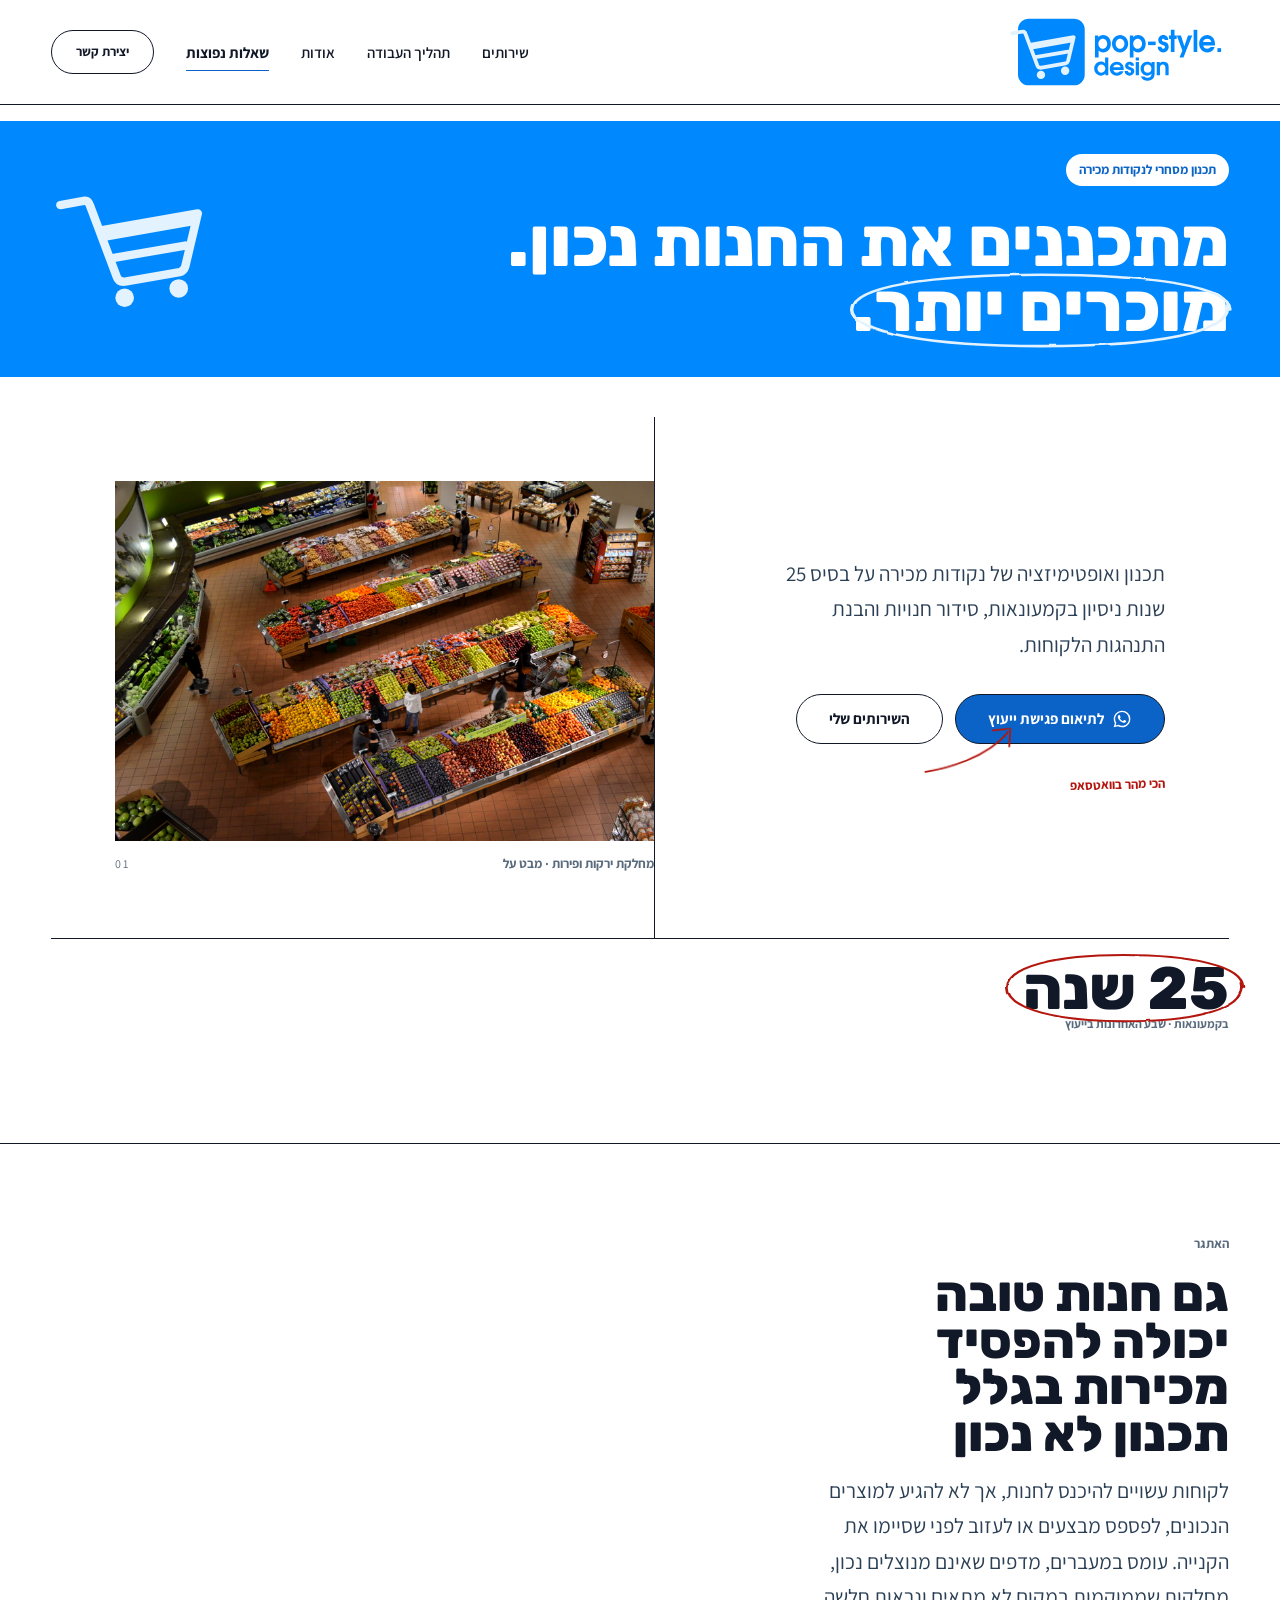
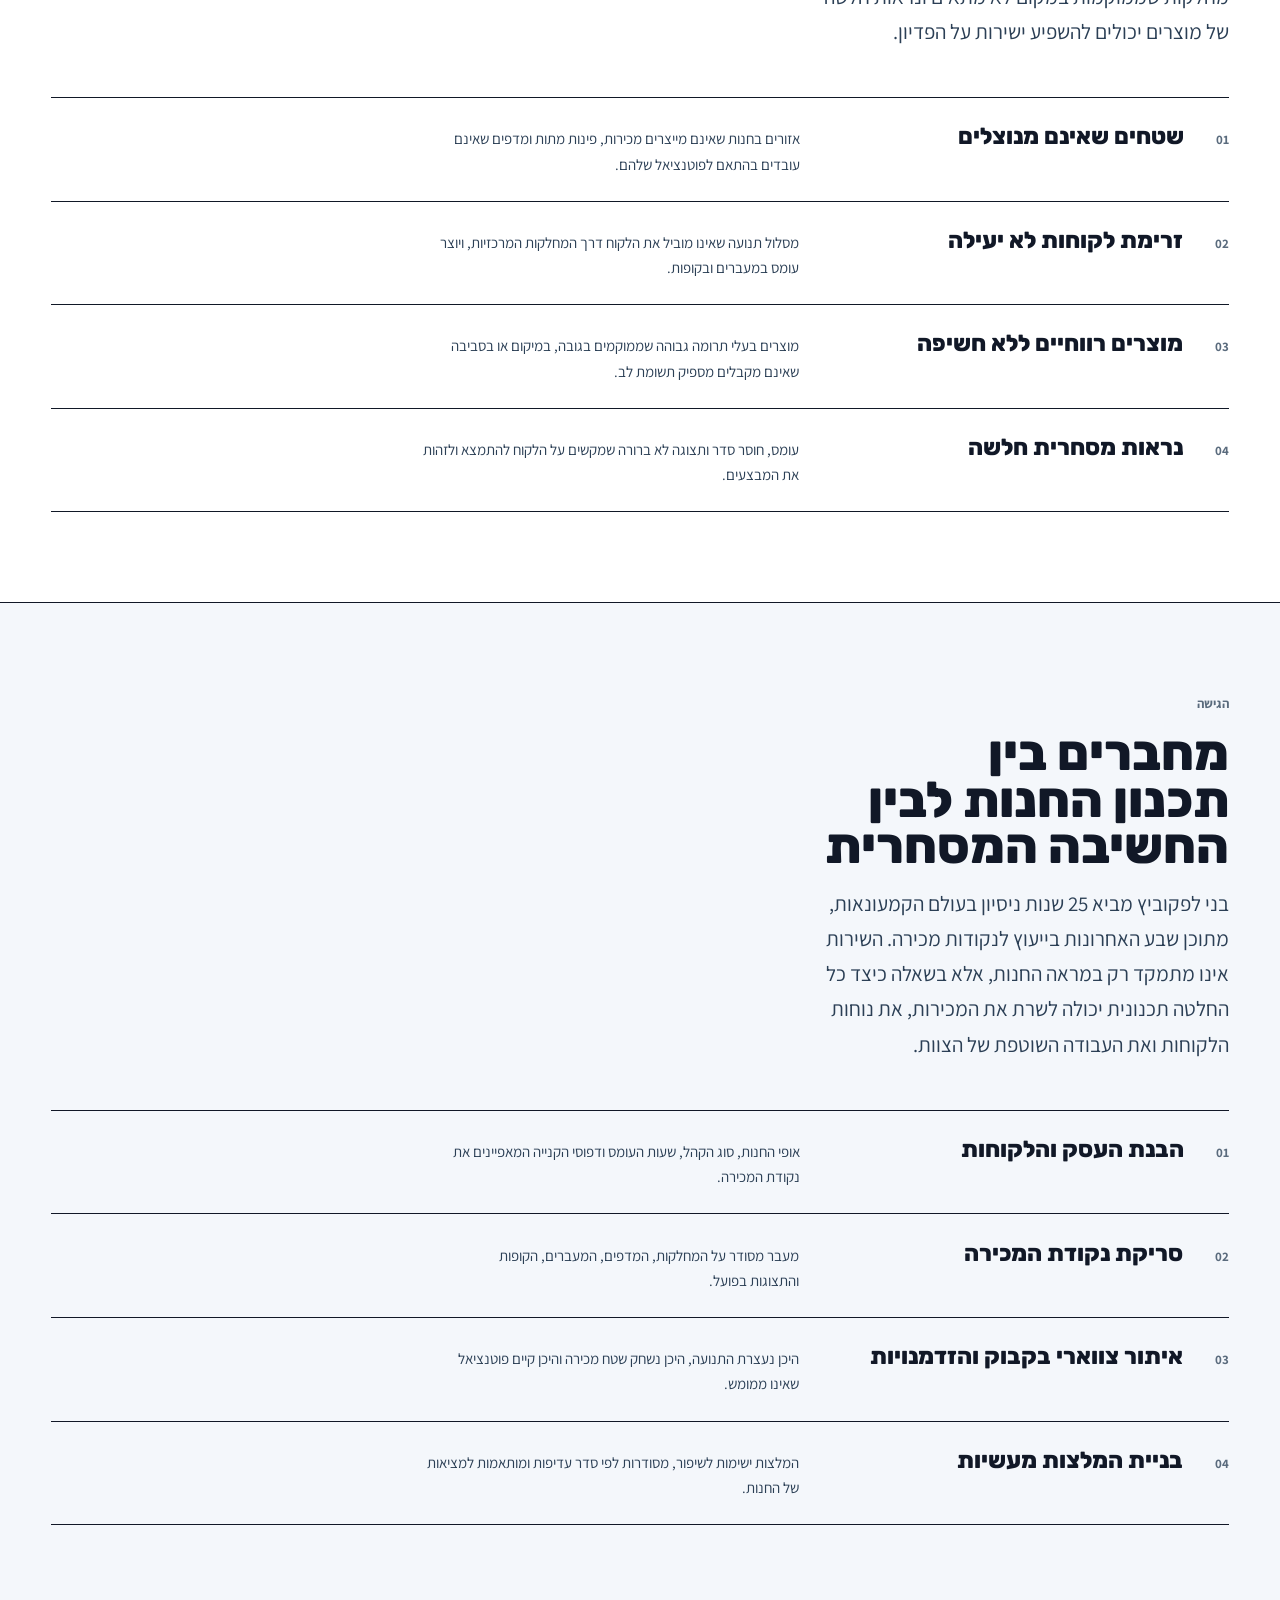
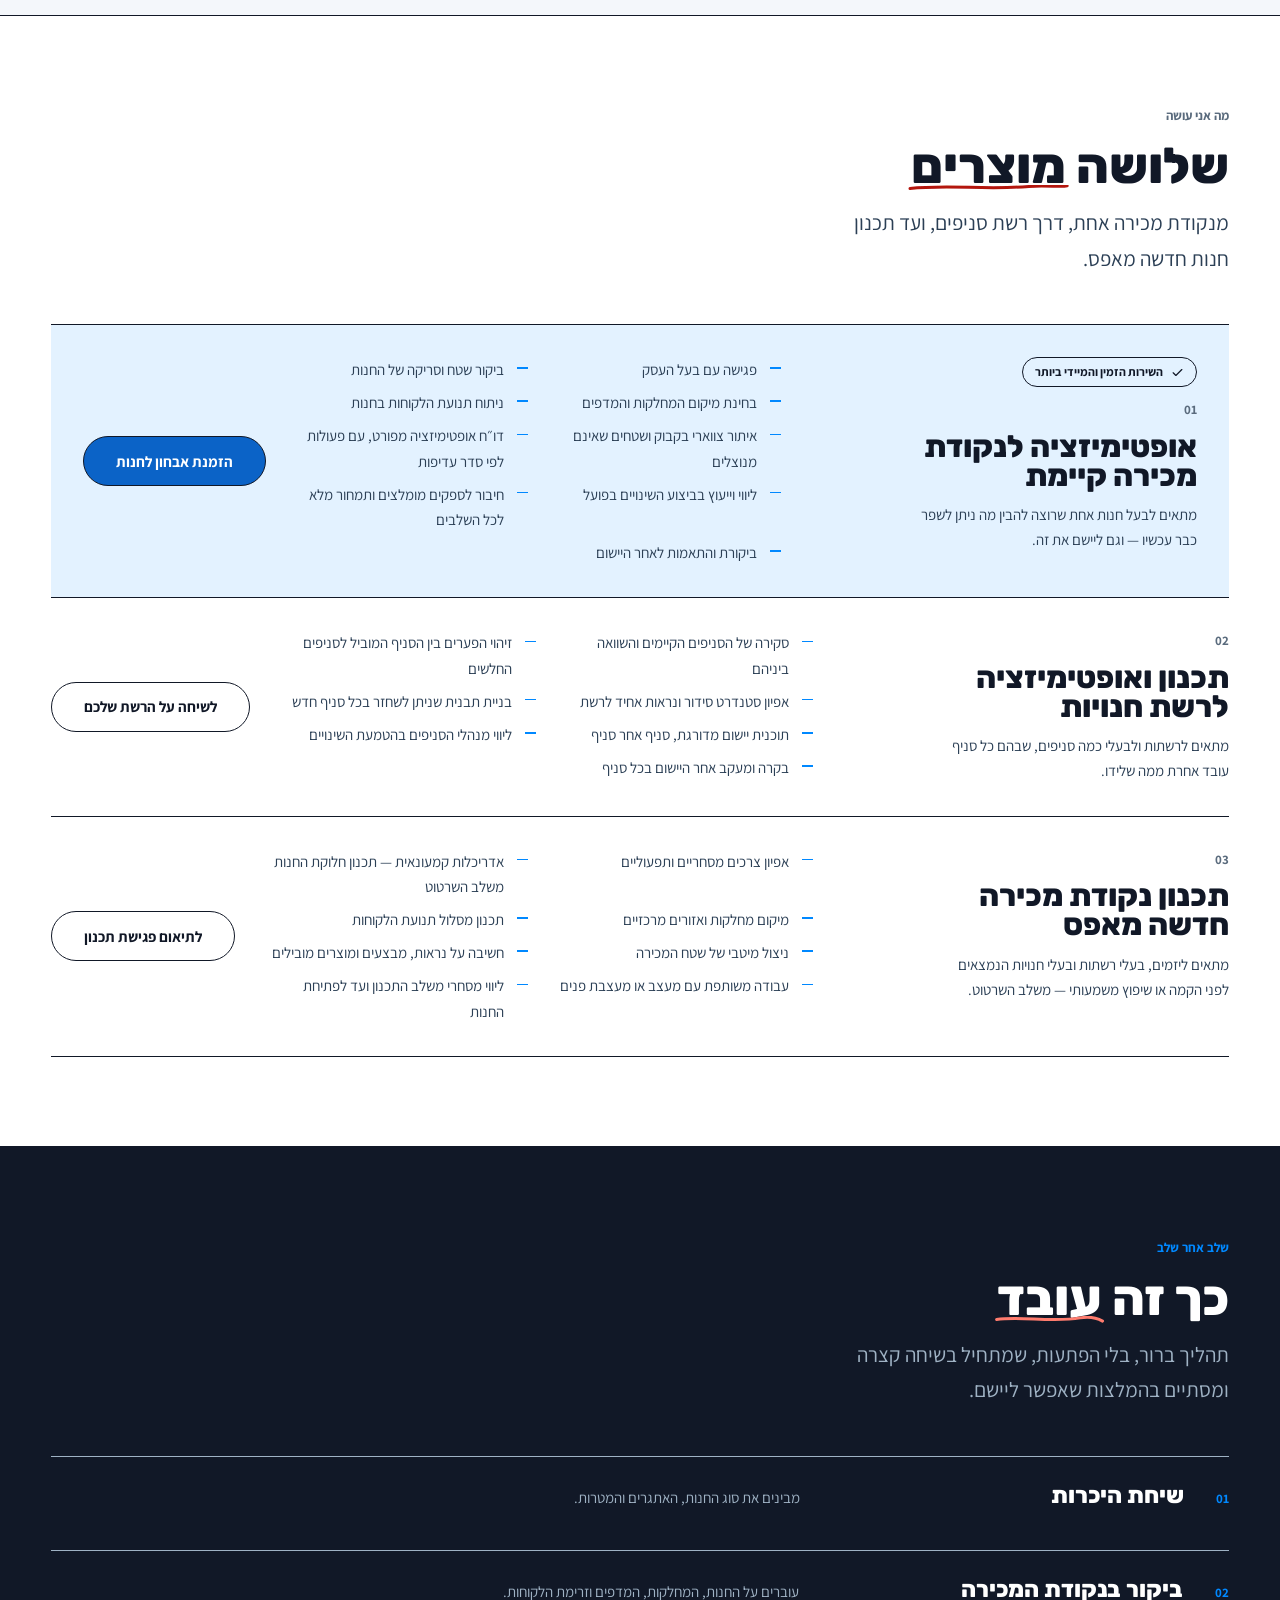
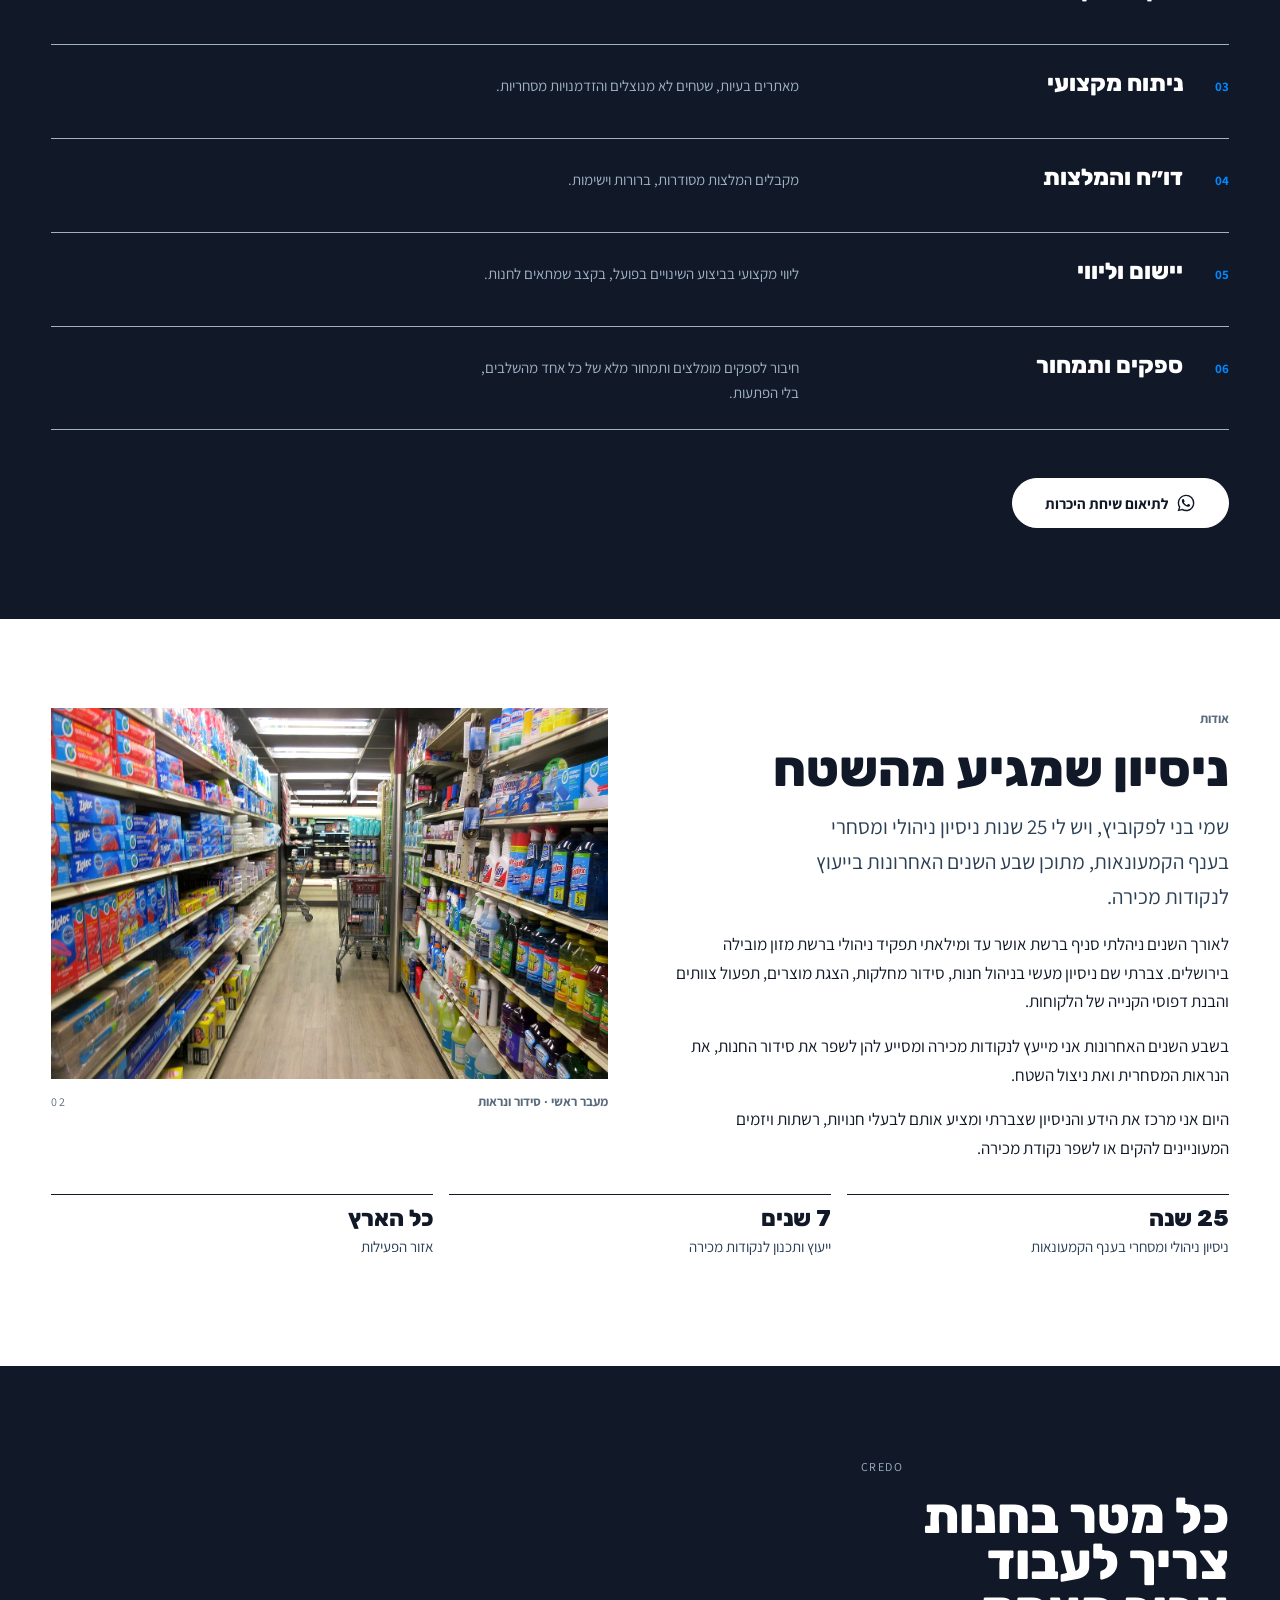
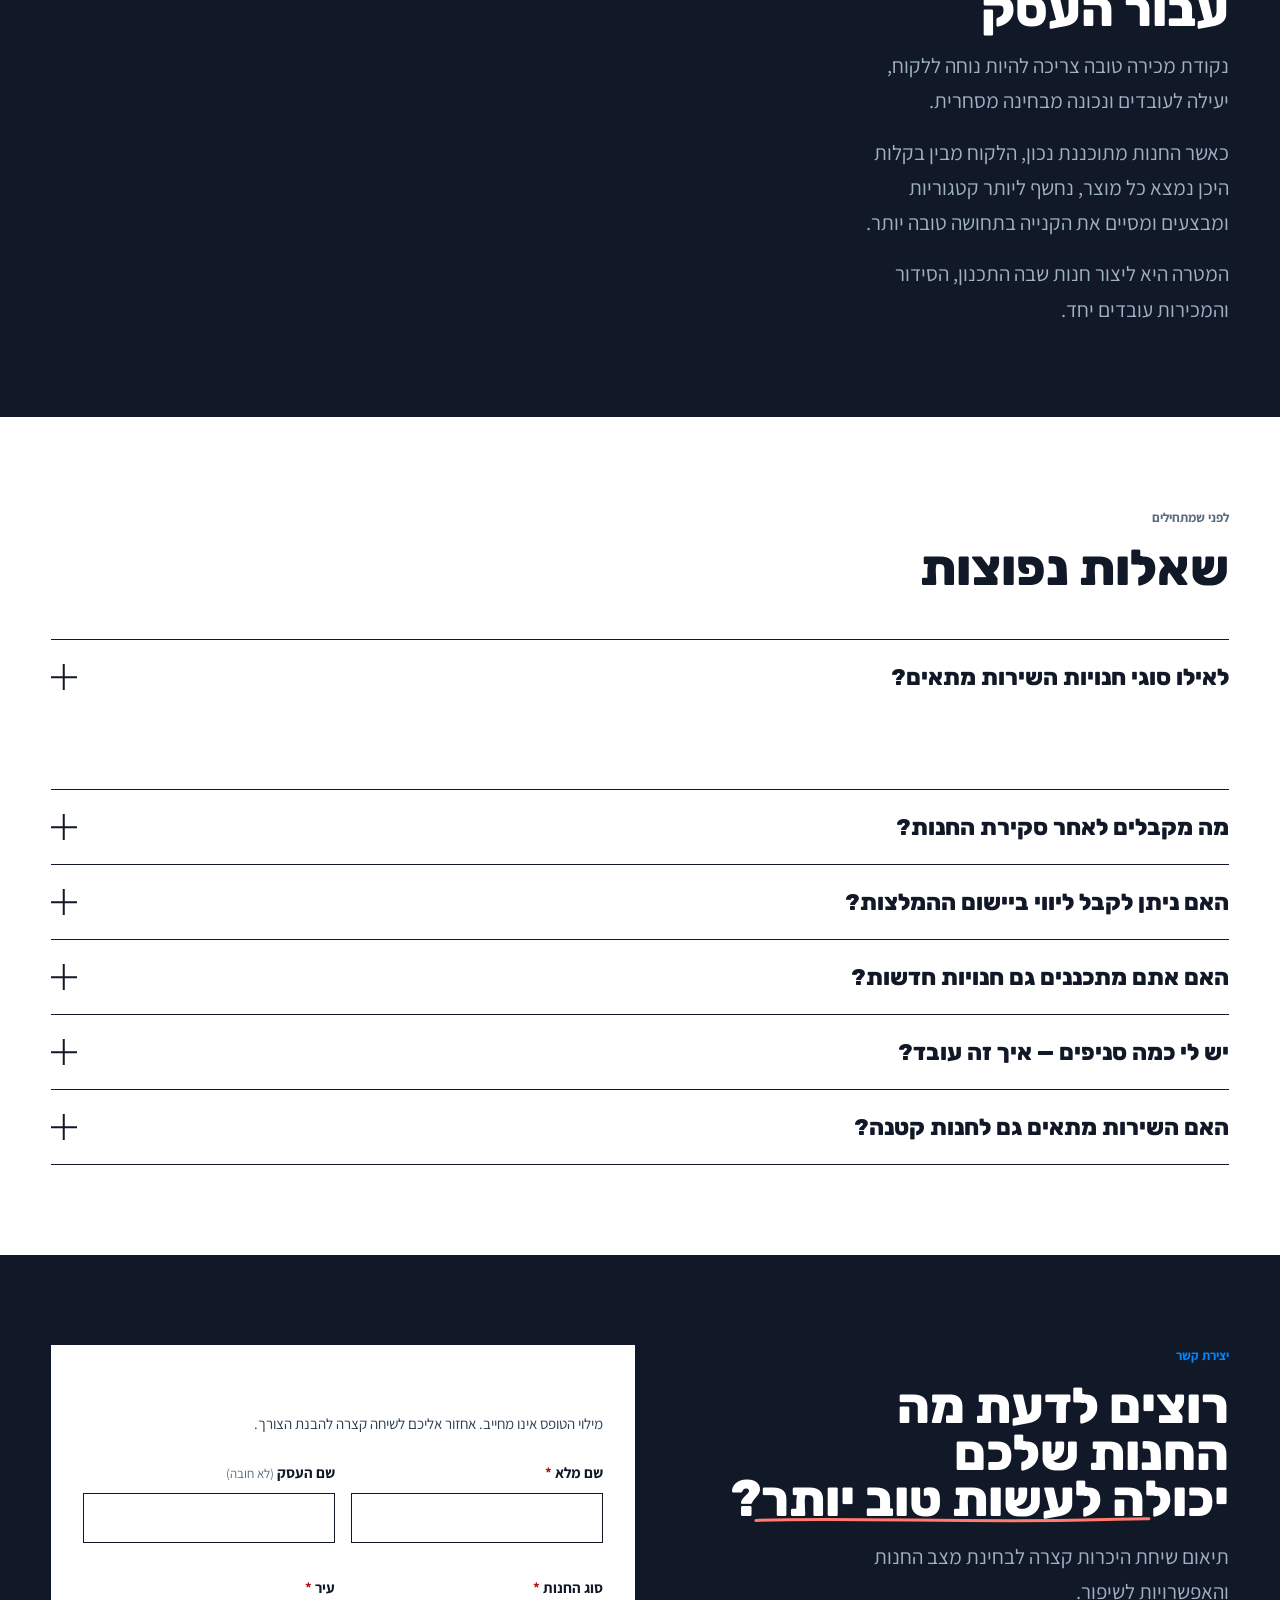
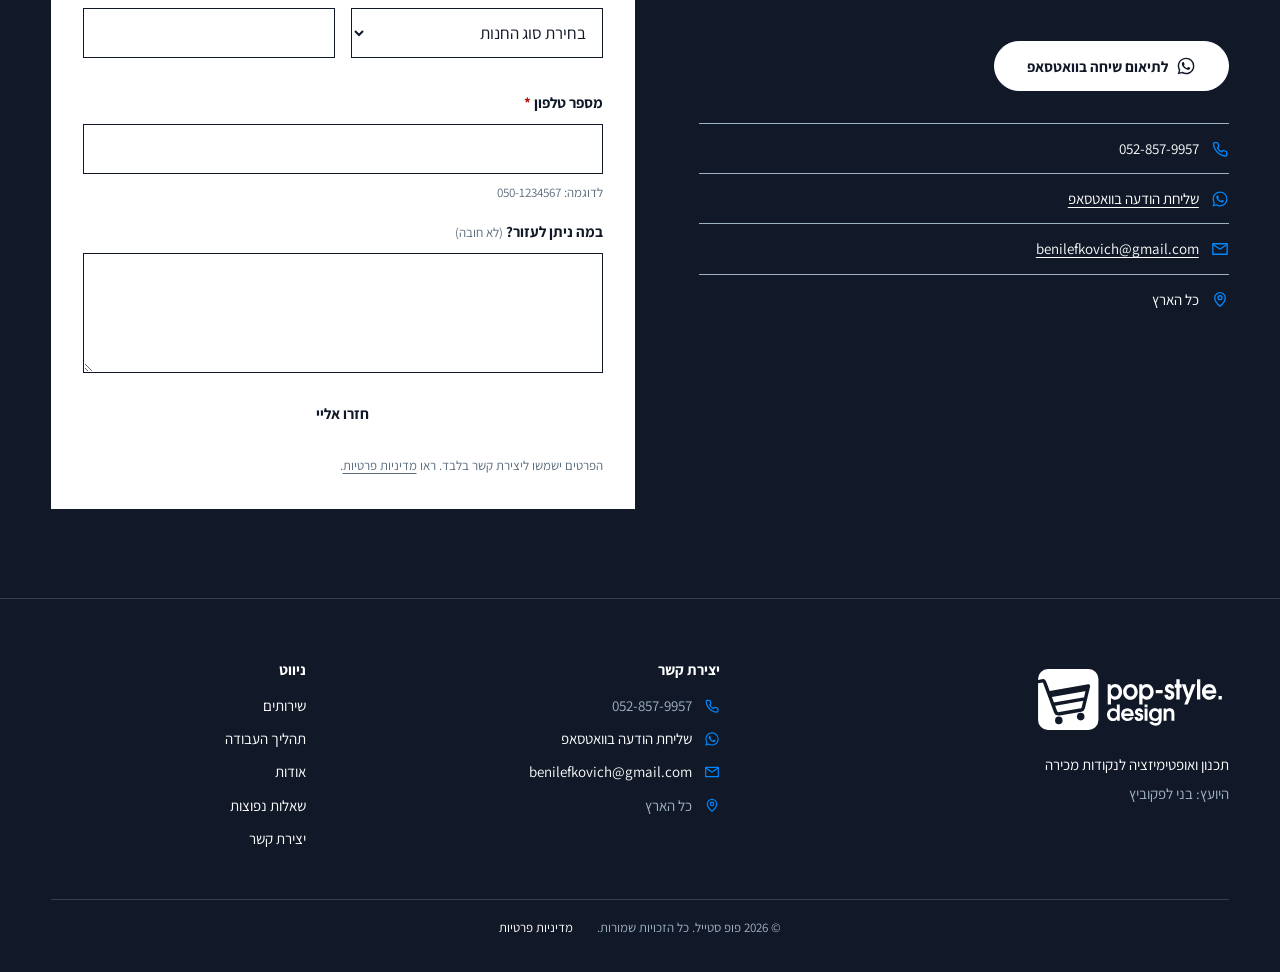
==== commit b8ae9a62: "מרכוז שורת הסיום בפוטר space-between דחק את זכויות היוצרים ואת קישורי המדיניות לשני קצוות המסך, ובמס" ====
--- a/index.html
+++ b/index.html
@@ -872,7 +872,7 @@
       <div class="footer__brand">
         <img class="footer__logo" src="assets/brand/logo-white.svg"
              alt="pop-style. design" width="1060" height="384"
-             loading="lazy" decoding="async">
+             decoding="async">
         <p class="footer__tagline">תכנון ואופטימיזציה לנקודות מכירה</p>
         <p class="footer__person">היועץ: בני לפקוביץ</p>
       </div>
--- a/assets/css/style.css
+++ b/assets/css/style.css
@@ -1071,8 +1071,11 @@
 .footer__bottom {
   display: flex;
   flex-wrap: wrap;
-  justify-content: space-between;
+  /* ממורכז ולא space-between: במסך רחב השניים נדחקו לשני הקצוות
+     ונקראו כשתי שורות נפרדות במקום כשורת סיום אחת. */
+  justify-content: center;
   align-items: center;
+  text-align: center;
   gap: var(--s-2) var(--s-5);
   margin-block-start: var(--s-7);
   padding-block-start: var(--s-4);
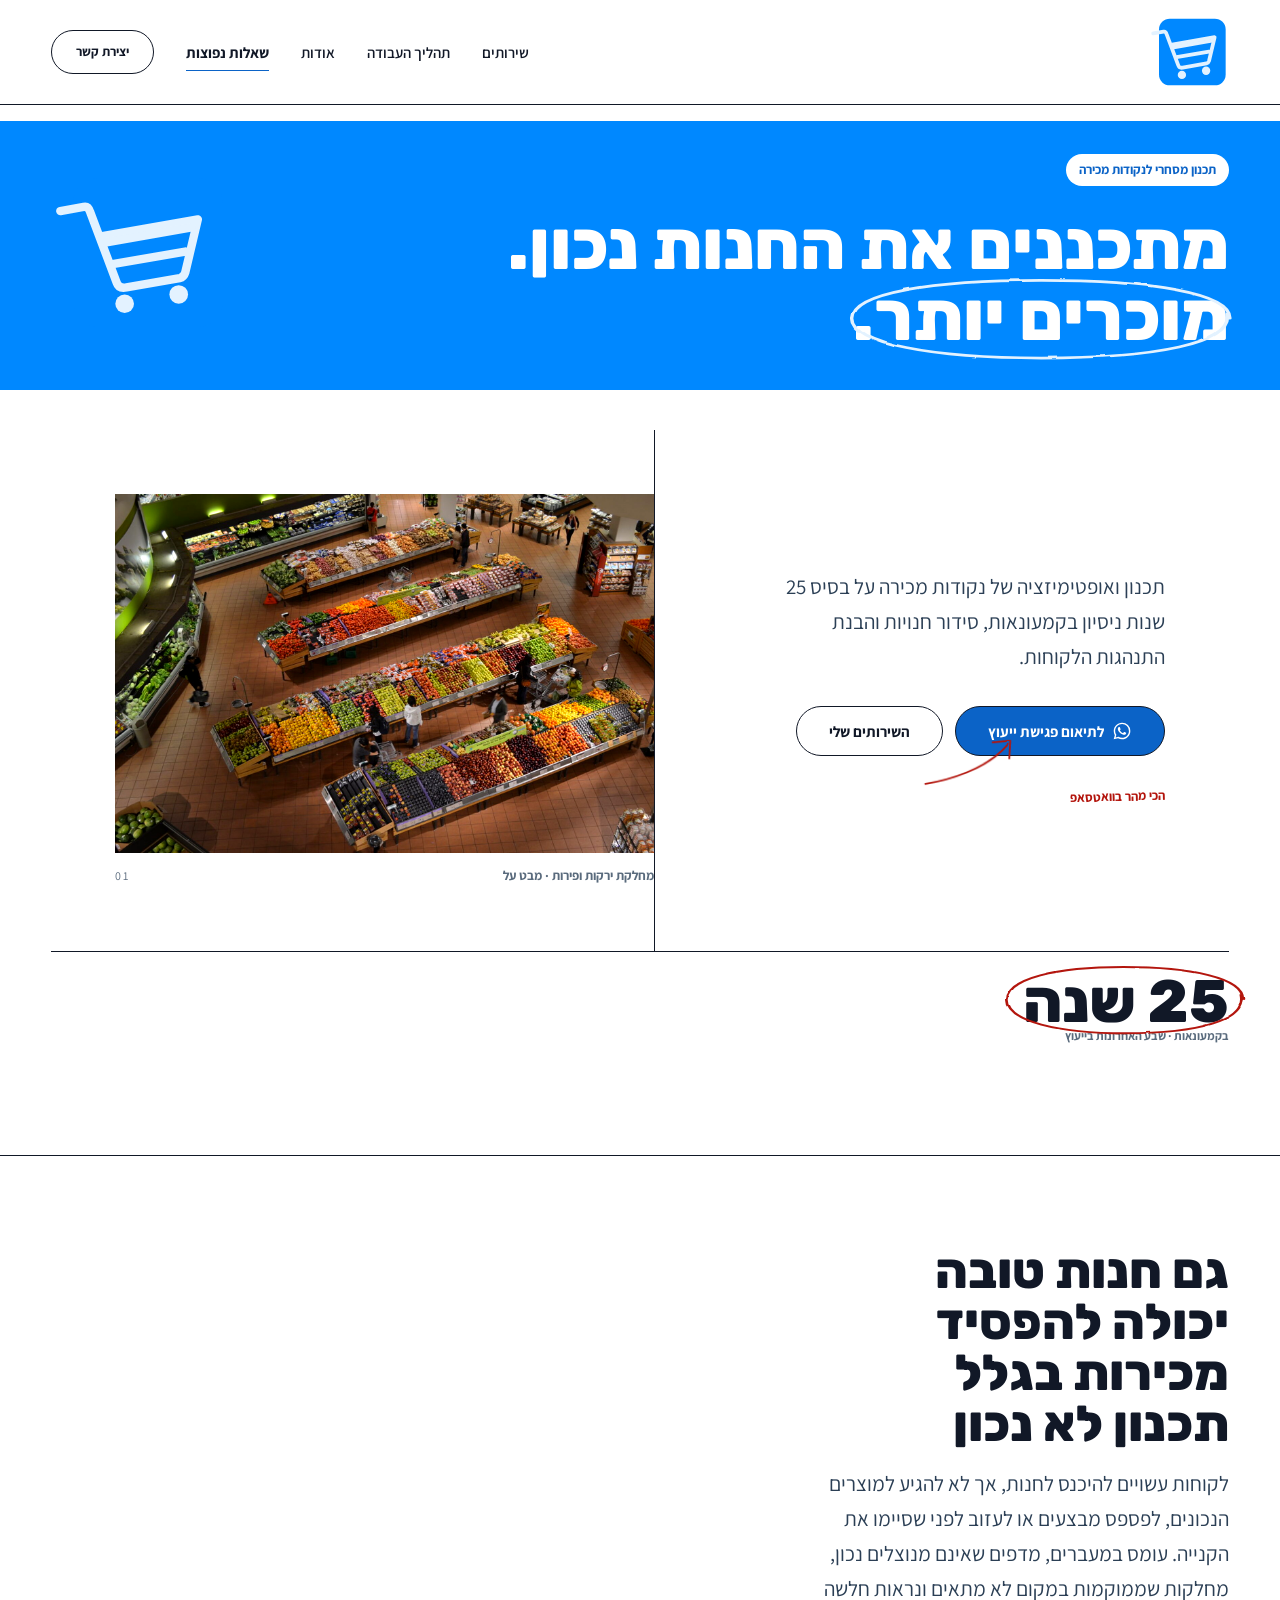
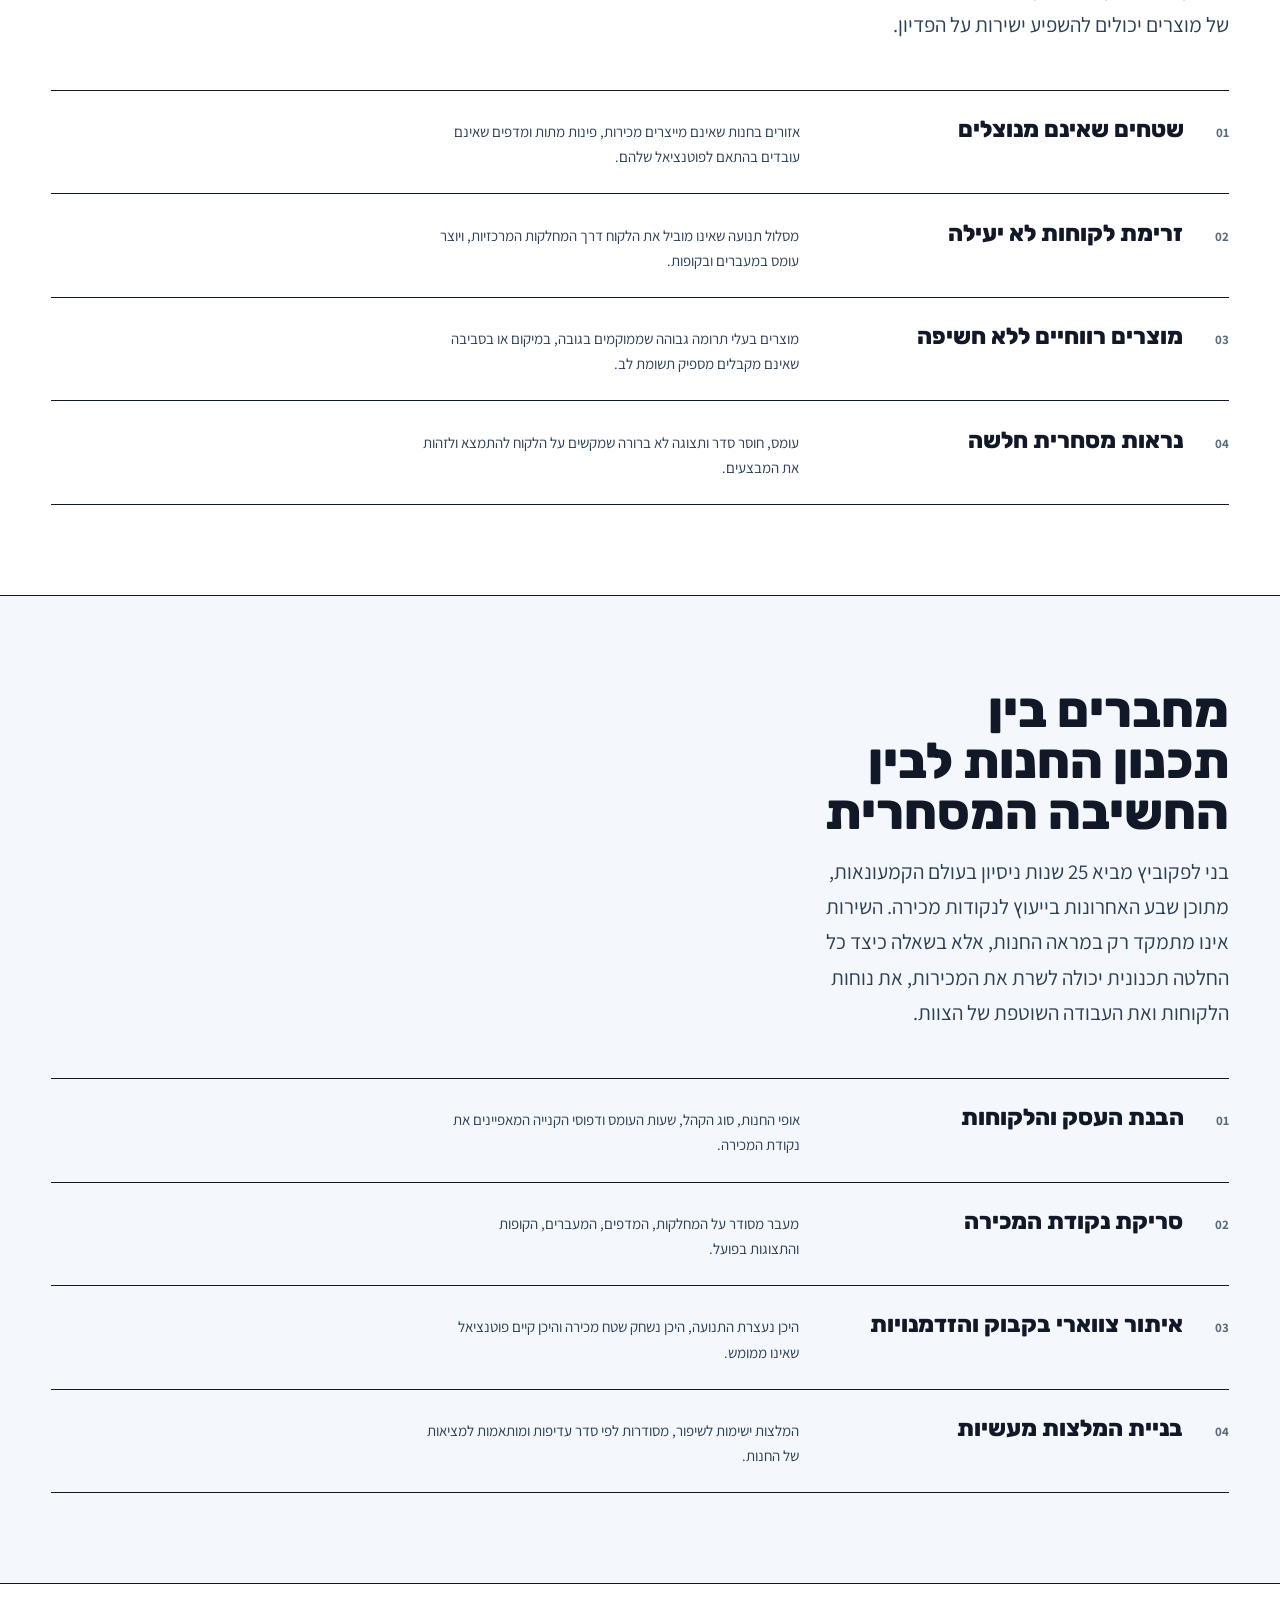
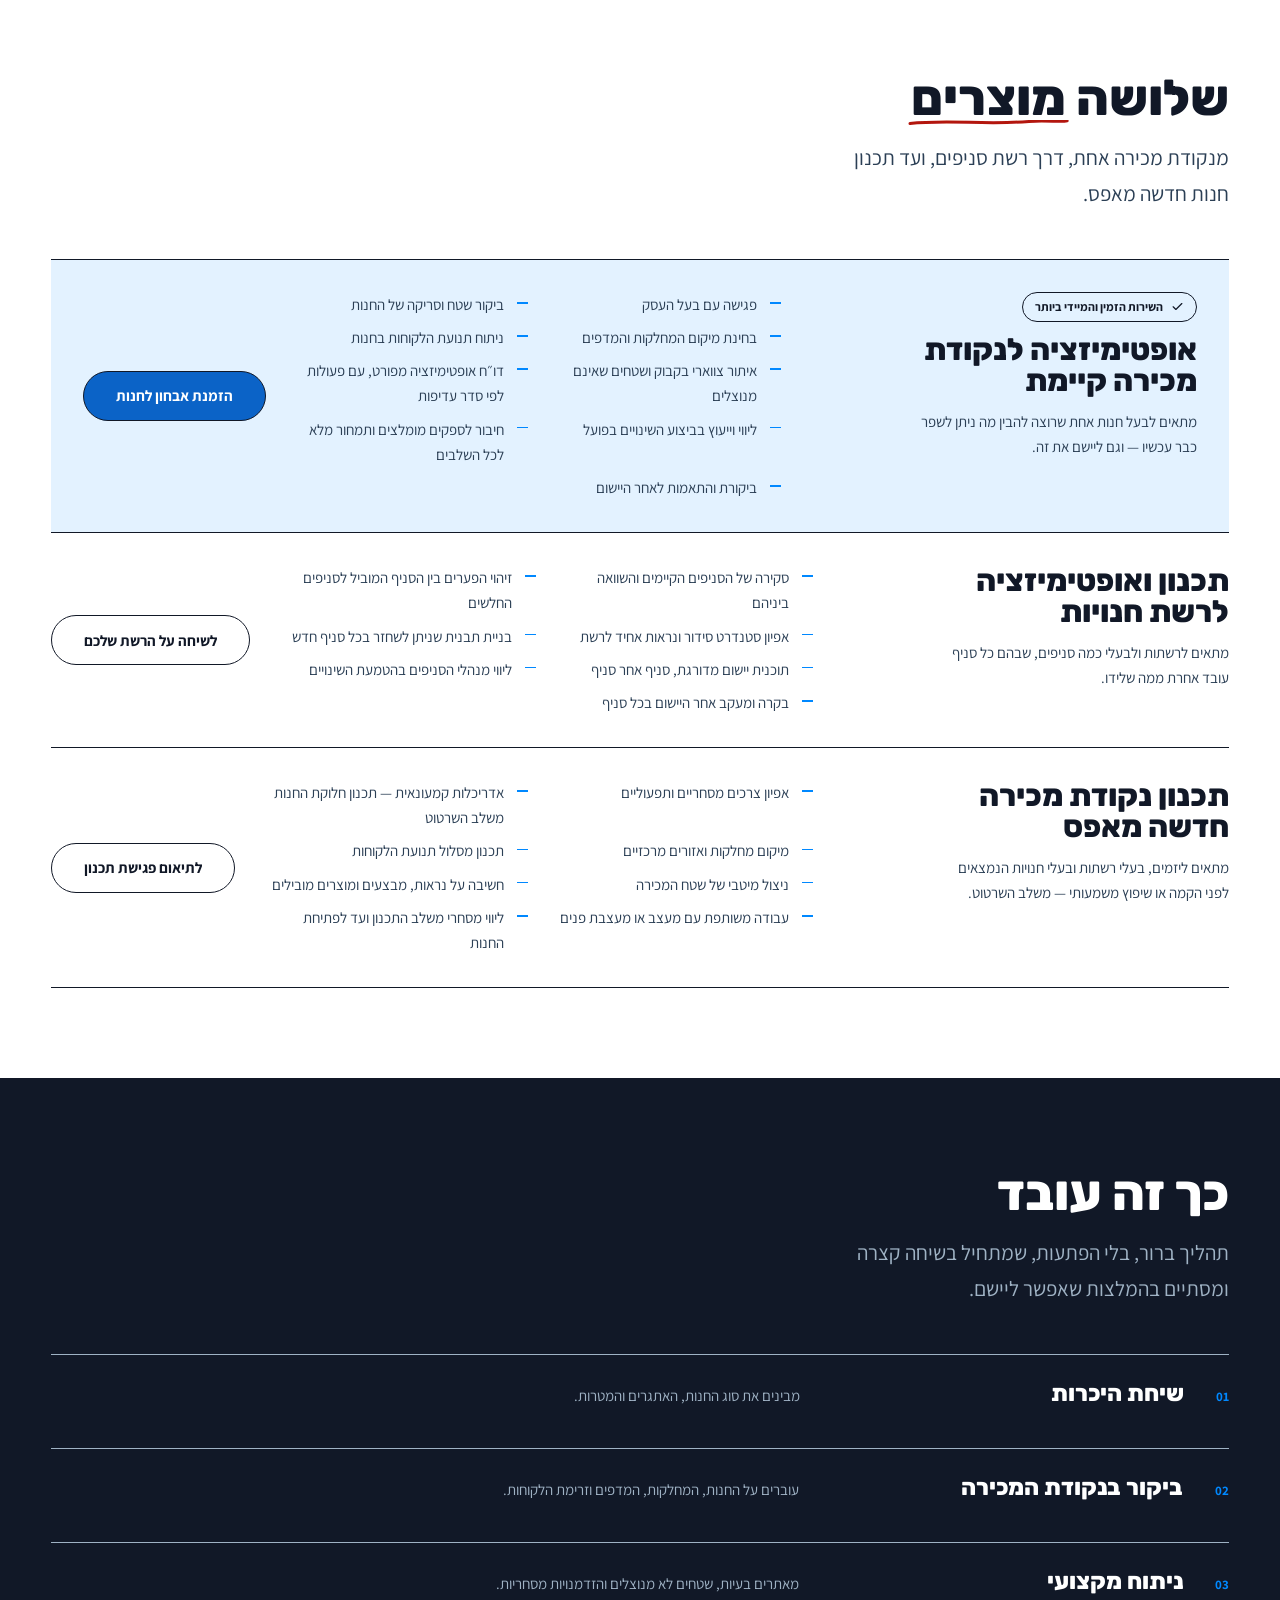
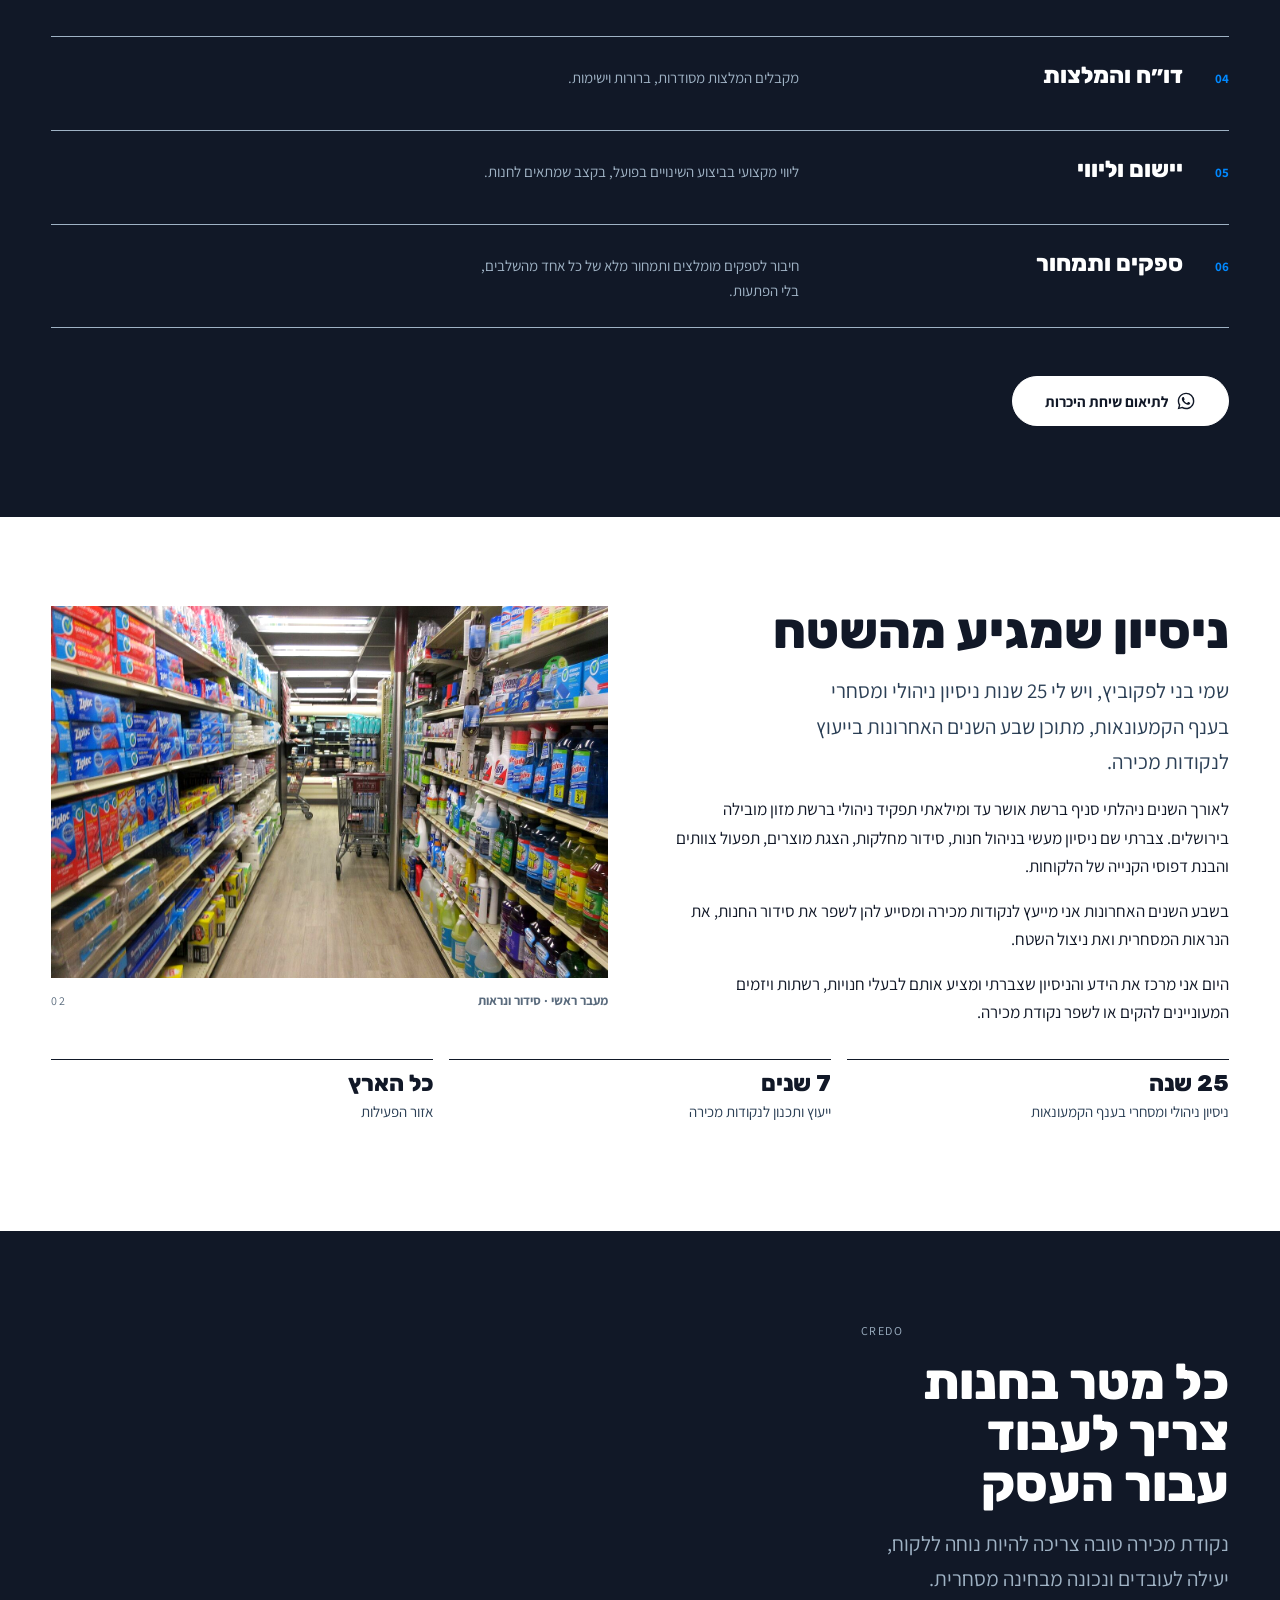
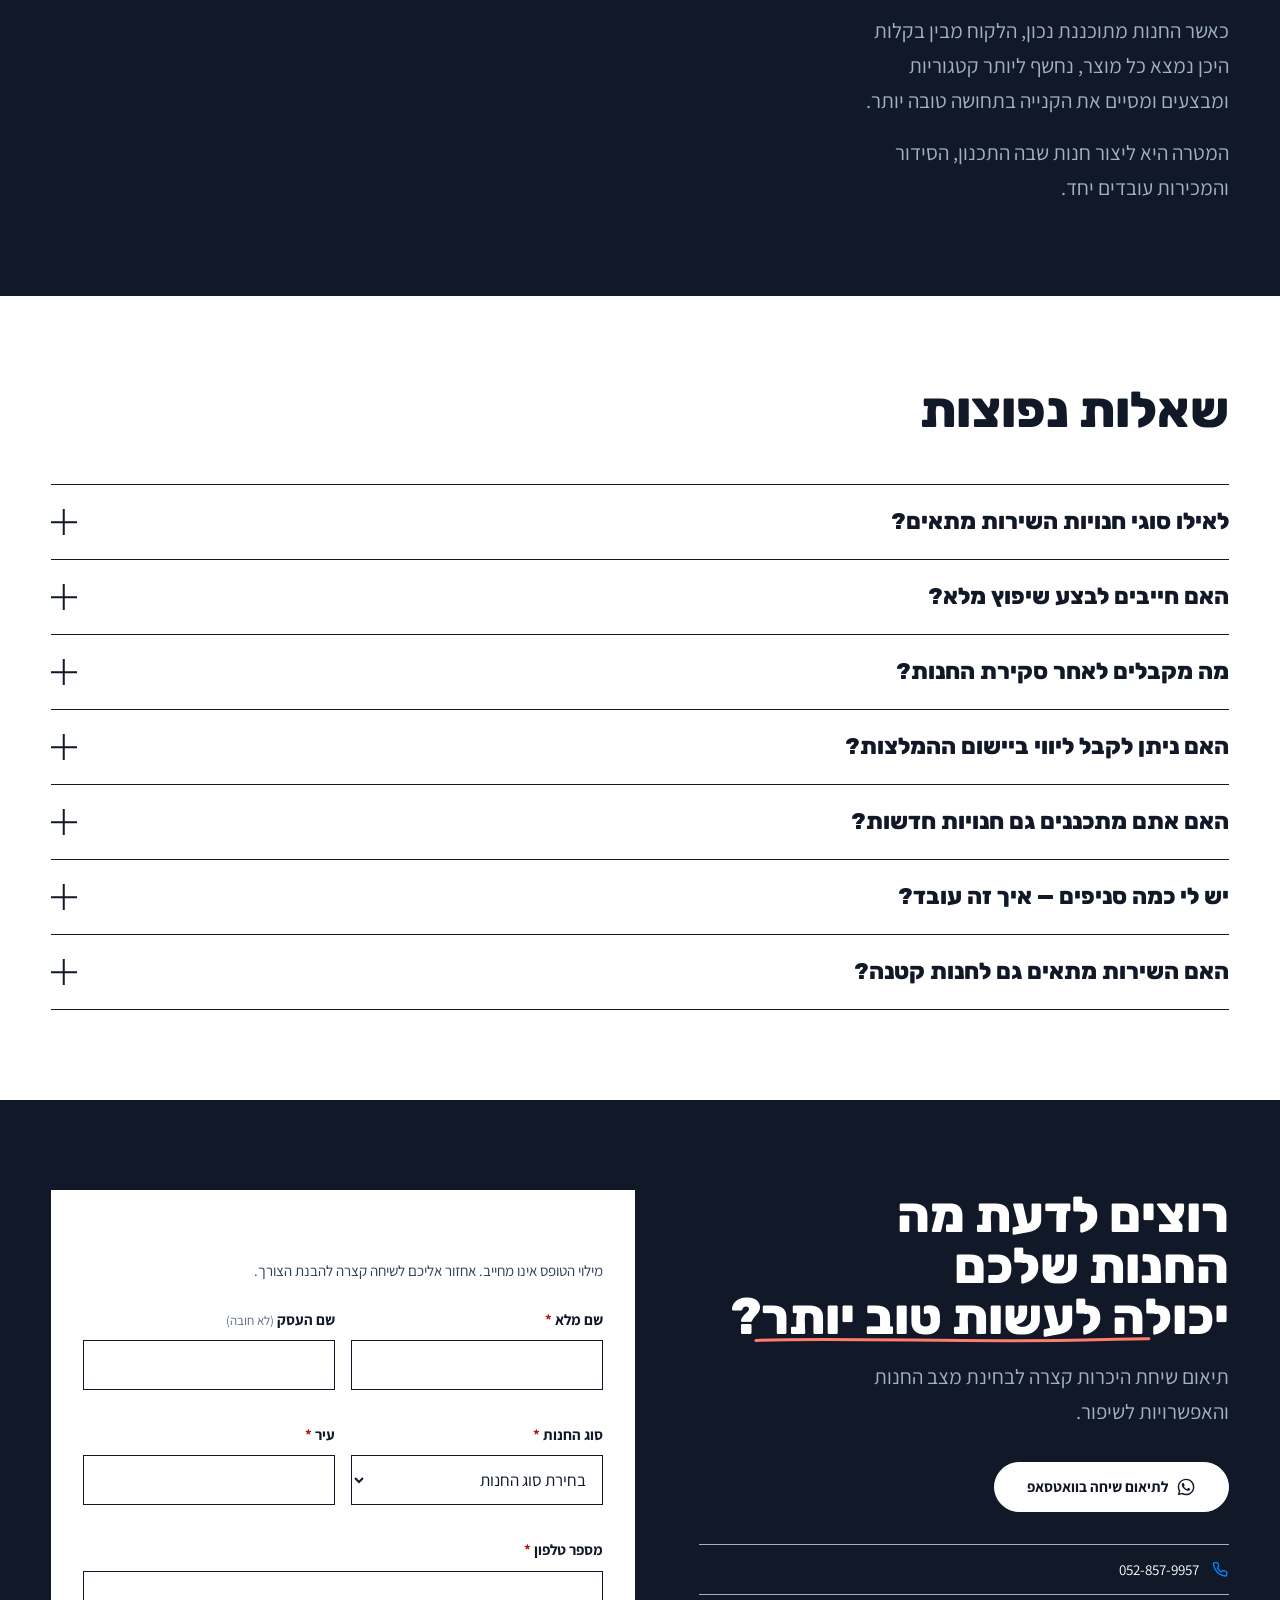
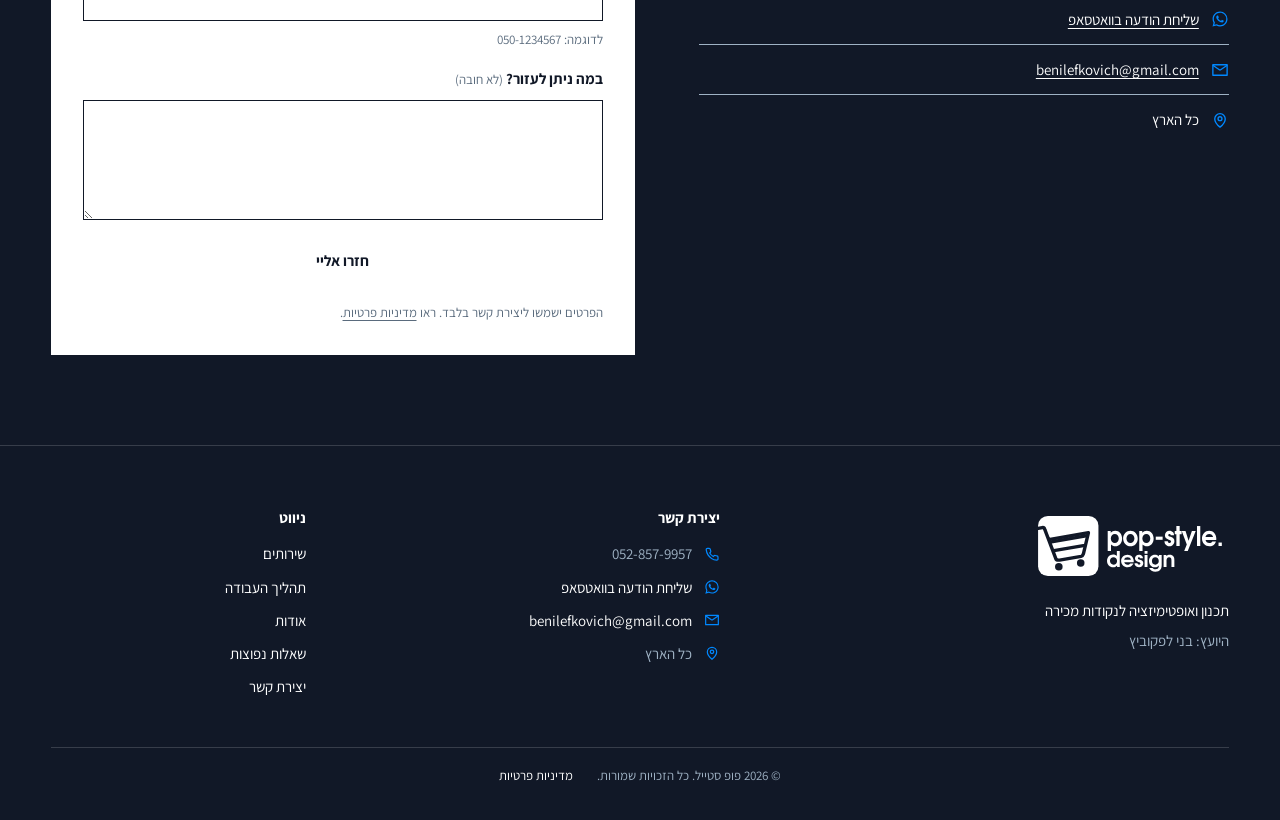
==== commit 70a37ca4: "רצפת המלאכה של impeccable, וערכי בעל הפרויקט החלטת מועצה 0007. הסקיל הוקרא לחברים כראיה, לא כהמלצה. " ====
--- a/index.html
+++ b/index.html
@@ -311,7 +311,6 @@
 <section class="section" id="problem">
   <div class="container">
     <div class="section-head reveal">
-      <p class="tag">האתגר</p>
       <h2>גם חנות טובה יכולה להפסיד מכירות בגלל תכנון לא נכון</h2>
       <p class="lead">
         לקוחות עשויים להיכנס לחנות, אך לא להגיע למוצרים הנכונים, לפספס מבצעים או לעזוב לפני שסיימו את הקנייה.
@@ -321,22 +320,22 @@
     </div>
 
     <ul class="rows">
-      <li class="row reveal">
+      <li class="row">
         <p class="row__n">01</p>
         <h3 class="row__title">שטחים שאינם מנוצלים</h3>
         <p class="row__text">אזורים בחנות שאינם מייצרים מכירות, פינות מתות ומדפים שאינם עובדים בהתאם לפוטנציאל שלהם.</p>
       </li>
-      <li class="row reveal">
+      <li class="row">
         <p class="row__n">02</p>
         <h3 class="row__title">זרימת לקוחות לא יעילה</h3>
         <p class="row__text">מסלול תנועה שאינו מוביל את הלקוח דרך המחלקות המרכזיות, ויוצר עומס במעברים ובקופות.</p>
       </li>
-      <li class="row reveal">
+      <li class="row">
         <p class="row__n">03</p>
         <h3 class="row__title">מוצרים רווחיים ללא חשיפה</h3>
         <p class="row__text">מוצרים בעלי תרומה גבוהה שממוקמים בגובה, במיקום או בסביבה שאינם מקבלים מספיק תשומת לב.</p>
       </li>
-      <li class="row reveal">
+      <li class="row">
         <p class="row__n">04</p>
         <h3 class="row__title">נראות מסחרית חלשה</h3>
         <p class="row__text">עומס, חוסר סדר ותצוגה לא ברורה שמקשים על הלקוח להתמצא ולזהות את המבצעים.</p>
@@ -351,7 +350,6 @@
 <section class="section section--tint" id="solution">
   <div class="container">
     <div class="section-head reveal">
-      <p class="tag">הגישה</p>
       <h2>מחברים בין תכנון החנות לבין החשיבה המסחרית</h2>
       <p class="lead">
         בני לפקוביץ מביא 25 שנות ניסיון בעולם הקמעונאות, מתוכן שבע האחרונות בייעוץ לנקודות מכירה.
@@ -361,22 +359,22 @@
     </div>
 
     <ol class="rows">
-      <li class="row reveal">
+      <li class="row">
         <p class="row__n">01</p>
         <h3 class="row__title">הבנת העסק והלקוחות</h3>
         <p class="row__text">אופי החנות, סוג הקהל, שעות העומס ודפוסי הקנייה המאפיינים את נקודת המכירה.</p>
       </li>
-      <li class="row reveal">
+      <li class="row">
         <p class="row__n">02</p>
         <h3 class="row__title">סריקת נקודת המכירה</h3>
         <p class="row__text">מעבר מסודר על המחלקות, המדפים, המעברים, הקופות והתצוגות בפועל.</p>
       </li>
-      <li class="row reveal">
+      <li class="row">
         <p class="row__n">03</p>
         <h3 class="row__title">איתור צווארי בקבוק והזדמנויות</h3>
         <p class="row__text">היכן נעצרת התנועה, היכן נשחק שטח מכירה והיכן קיים פוטנציאל שאינו ממומש.</p>
       </li>
-      <li class="row reveal">
+      <li class="row">
         <p class="row__n">04</p>
         <h3 class="row__title">בניית המלצות מעשיות</h3>
         <p class="row__text">המלצות ישימות לשיפור, מסודרות לפי סדר עדיפות ומותאמות למציאות של החנות.</p>
@@ -391,7 +389,6 @@
 <section class="section" id="services">
   <div class="container">
     <div class="section-head reveal">
-      <p class="tag">מה אני עושה</p>
       <h2>שלושה <span class="marked">מוצרים<svg class="mark mark--underline" viewBox="0 0 400 24" preserveAspectRatio="none" aria-hidden="true">
         <path d="M5 14 C96 6 196 17 300 10 C344 7 378 12 395 9"/>
       </svg></span></h2>
@@ -414,7 +411,6 @@
             <svg width="13" height="13" aria-hidden="true"><use href="#i-check"></use></svg>
             השירות הזמין והמיידי ביותר
           </span>
-          <p class="service__n">01</p>
           <h3 class="service__title">אופטימיזציה לנקודת מכירה קיימת</h3>
           <p class="service__for">מתאים לבעל חנות אחת שרוצה להבין מה ניתן לשפר כבר עכשיו — וגם ליישם את זה.</p>
         </div>
@@ -438,7 +434,6 @@
 
       <article class="service reveal">
         <div class="service__head">
-          <p class="service__n">02</p>
           <h3 class="service__title">תכנון ואופטימיזציה לרשת חנויות</h3>
           <p class="service__for">מתאים לרשתות ולבעלי כמה סניפים, שבהם כל סניף עובד אחרת ממה שלידו.</p>
 
@@ -471,7 +466,6 @@
 
       <article class="service reveal">
         <div class="service__head">
-          <p class="service__n">03</p>
           <h3 class="service__title">תכנון נקודת מכירה חדשה מאפס</h3>
           <p class="service__for">מתאים ליזמים, בעלי רשתות ובעלי חנויות הנמצאים לפני הקמה או שיפוץ משמעותי — משלב השרטוט.</p>
         </div>
@@ -502,7 +496,6 @@
 <section class="section section--dark" id="process">
   <div class="container">
     <div class="section-head reveal">
-      <p class="tag">שלב אחר שלב</p>
       <h2>כך זה <span class="marked">עובד<svg class="mark mark--underline" viewBox="0 0 400 24" preserveAspectRatio="none" aria-hidden="true">
         <path d="M6 12 C90 5 210 18 312 9 C350 6 380 11 394 15"/>
       </svg></span></h2>
@@ -510,32 +503,32 @@
     </div>
 
     <ol class="rows">
-      <li class="row reveal">
+      <li class="row">
         <p class="row__n">01</p>
         <h3 class="row__title">שיחת היכרות</h3>
         <p class="row__text">מבינים את סוג החנות, האתגרים והמטרות.</p>
       </li>
-      <li class="row reveal">
+      <li class="row">
         <p class="row__n">02</p>
         <h3 class="row__title">ביקור בנקודת המכירה</h3>
         <p class="row__text">עוברים על החנות, המחלקות, המדפים וזרימת הלקוחות.</p>
       </li>
-      <li class="row reveal">
+      <li class="row">
         <p class="row__n">03</p>
         <h3 class="row__title">ניתוח מקצועי</h3>
         <p class="row__text">מאתרים בעיות, שטחים לא מנוצלים והזדמנויות מסחריות.</p>
       </li>
-      <li class="row reveal">
+      <li class="row">
         <p class="row__n">04</p>
         <h3 class="row__title">דו״ח והמלצות</h3>
         <p class="row__text">מקבלים המלצות מסודרות, ברורות וישימות.</p>
       </li>
-      <li class="row reveal">
+      <li class="row">
         <p class="row__n">05</p>
         <h3 class="row__title">יישום וליווי</h3>
         <p class="row__text">ליווי מקצועי בביצוע השינויים בפועל, בקצב שמתאים לחנות.</p>
       </li>
-      <li class="row reveal">
+      <li class="row">
         <p class="row__n">06</p>
         <h3 class="row__title">ספקים ותמחור</h3>
         <p class="row__text">חיבור לספקים מומלצים ותמחור מלא של כל אחד מהשלבים, בלי הפתעות.</p>
@@ -559,7 +552,6 @@
     <div class="about__grid">
 
       <div class="reveal">
-        <p class="tag">אודות</p>
         <h2>ניסיון שמגיע מהשטח</h2>
 
         <p class="lead">שמי בני לפקוביץ, ויש לי 25 שנות ניסיון ניהולי ומסחרי בענף הקמעונאות, מתוכן שבע השנים האחרונות בייעוץ לנקודות מכירה.</p>
@@ -618,7 +610,6 @@
 <section class="section section--tint" id="testimonials" hidden>
   <div class="container">
     <div class="section-head">
-      <p class="tag">מהשטח</p>
       <h2>ניסיון מוכח בנקודות מכירה</h2>
       <p class="lead">פרויקטים עם תיאור האתגר, השינויים שבוצעו והתוצאה שהלקוח זיהה.</p>
     </div>
@@ -675,42 +666,41 @@
 <section class="section" id="faq">
   <div class="container">
     <div class="section-head reveal">
-      <p class="tag">לפני שמתחילים</p>
       <h2>שאלות נפוצות</h2>
     </div>
 
     <div class="faq">
-      <details class="faq__item reveal">
+      <details class="faq__item">
         <summary class="faq__q">לאילו סוגי חנויות השירות מתאים?<span class="faq__sign" aria-hidden="true"></span></summary>
         <div class="faq__a"><p>השירות מתאים לסופרמרקטים, מינימרקטים, קיוסקים, חנויות נוחות, חנויות מזון ונקודות מכירה קמעונאיות נוספות.</p></div>
       </details>
 
-      <details class="faq__item reveal">
+      <details class="faq__item">
         <summary class="faq__q">האם חייבים לבצע שיפוץ מלא?<span class="faq__sign" aria-hidden="true"></span></summary>
         <div class="faq__a"><p>לא. במקרים רבים ניתן להשיג שיפור באמצעות שינויי סידור, מיקום, נראות וזרימה ללא שיפוץ מקיף.</p></div>
       </details>
 
-      <details class="faq__item reveal">
+      <details class="faq__item">
         <summary class="faq__q">מה מקבלים לאחר סקירת החנות?<span class="faq__sign" aria-hidden="true"></span></summary>
         <div class="faq__a"><p>דו״ח מסודר הכולל את הממצאים, ההמלצות והפעולות המומלצות לפי סדר עדיפות.</p></div>
       </details>
 
-      <details class="faq__item reveal">
+      <details class="faq__item">
         <summary class="faq__q">האם ניתן לקבל ליווי ביישום ההמלצות?<span class="faq__sign" aria-hidden="true"></span></summary>
         <div class="faq__a"><p>כן. ניתן להזמין שירות הכולל ליווי וסיוע ביישום בפועל.</p></div>
       </details>
 
-      <details class="faq__item reveal">
+      <details class="faq__item">
         <summary class="faq__q">האם אתם מתכננים גם חנויות חדשות?<span class="faq__sign" aria-hidden="true"></span></summary>
         <div class="faq__a"><p>כן. ניתן לקבל תכנון מסחרי מלא בשיתוף מעצב או מעצבת פנים.</p></div>
       </details>
 
-      <details class="faq__item reveal">
+      <details class="faq__item">
         <summary class="faq__q">יש לי כמה סניפים — איך זה עובד?<span class="faq__sign" aria-hidden="true"></span></summary>
         <div class="faq__a"><p>לרשתות יש מוצר נפרד. במקום לטפל בכל סניף בנפרד, בונים סטנדרט אחיד לרשת ותבנית שניתן לשחזר, ומיישמים אותה בהדרגה סניף אחר סניף.</p></div>
       </details>
 
-      <details class="faq__item reveal">
+      <details class="faq__item">
         <summary class="faq__q">האם השירות מתאים גם לחנות קטנה?<span class="faq__sign" aria-hidden="true"></span></summary>
         <div class="faq__a"><p>כן. דווקא בחנויות קטנות יש חשיבות גבוהה לניצול נכון של כל מטר.</p></div>
       </details>
@@ -726,7 +716,6 @@
     <div class="contact__grid">
 
       <div class="reveal">
-        <p class="tag">יצירת קשר</p>
         <h2>רוצים לדעת מה החנות שלכם <span class="marked">יכולה לעשות טוב יותר<svg class="mark mark--underline" viewBox="0 0 400 24" preserveAspectRatio="none" aria-hidden="true">
           <path d="M4 10 C80 4 200 16 300 8 C340 5 376 10 396 14"/>
         </svg></span>?</h2>
--- a/assets/css/style.css
+++ b/assets/css/style.css
@@ -131,10 +131,12 @@
 
   /* סקאלת תצוגה. Rubik רחב בהרבה מ-Karantina הקונדנסד, ולכן המקסימום
      ירד בכ-32% — אחרת כל כותרת נשברת לשתי שורות נוספות. */
-  --d-xl: clamp(2.5rem, 5.4vw, 4.75rem);
-  --d-lg: clamp(2rem, 3.9vw, 3.25rem);
-  --d-md: clamp(1.5rem, 2.4vw, 2.1rem);
-  --d-sm: clamp(1.25rem, 1.8vw, 1.6rem);
+  /* הרצפות הונמכו למובייל: 40px לכותרת ראשית ו-32px לכותרת סקשן
+     ב-390px אינם היררכיה אלא צעקה, והם מה שדחף כל כותרת לשלוש שורות. */
+  --d-xl: clamp(2.125rem, 5.4vw, 4.75rem);
+  --d-lg: clamp(1.75rem, 3.9vw, 3.25rem);
+  --d-md: clamp(1.375rem, 2.4vw, 2.1rem);
+  --d-sm: clamp(1.125rem, 1.8vw, 1.6rem);
 
   --t-lg: clamp(1.125rem, 1vw + 0.9rem, 1.3125rem);
   --t-base: 1.0625rem;
@@ -157,6 +159,7 @@
 
   /* תנועה */
   --ease: cubic-bezier(0.2, 0, 0.15, 1);
+  --ease-out-expo: cubic-bezier(0.16, 1, 0.3, 1);
   --dur: 200ms;
   --dur-slow: 420ms;
 }
@@ -166,6 +169,26 @@
    -------------------------------------------------------------------------- */
 
 *, *::before, *::after { box-sizing: border-box; }
+
+/* --- משטחי הדפדפן ---------------------------------------------------
+   החלקים שלא ציירנו נושאים גם הם את העיצוב: סימון טקסט, הסמן בשדות,
+   פס הגלילה וקו הקישור מגיעים עם ברירות מחדל שאינן שייכות לשום
+   מערכת. לפי ה-craft floor זה הסימן הזול ביותר לכך שעמוד נבנה ולא
+   הורכב, והוא גם זה שנשכח הכי הרבה. */
+::selection { background: var(--brand-100); color: var(--ink); }
+.section--dark ::selection,
+.footer ::selection,
+.hero__field ::selection { background: var(--paper); color: var(--brand-700); }
+
+:root {
+  scrollbar-color: var(--brand-600) var(--paper-2);
+  scrollbar-width: thin;
+  accent-color: var(--brand-600);
+}
+
+input, textarea, select { caret-color: var(--brand-600); }
+
+a { text-underline-offset: 3px; text-decoration-thickness: from-font; }
 
 [hidden] { display: none !important; }
 
@@ -191,7 +214,9 @@
   margin: 0;
   font-family: var(--f-display);
   font-weight: 700;
-  line-height: 0.93;
+  /* 0.93 כויל ל-Karantina הקונדנסד. ב-Rubik שתי שורות עברית כמעט
+     נוגעות, וזה קריאוּת ולא טעם. */
+  line-height: 1.02;
   letter-spacing: 0;
   color: var(--ink);
   text-wrap: balance;
@@ -301,7 +326,9 @@
 }
 
 .section {
-  padding-block: clamp(3rem, 7vw, 6rem);
+  /* במובייל הריפוד ירד מ-48px ל-34px: ב-390px רוחב אין גריד נראה
+     שהאוויר משרת, ונשאר רק האוויר. */
+  padding-block: clamp(2.125rem, 7vw, 6rem);
   border-block-start: var(--stroke-1) solid var(--rule);
   scroll-margin-block-start: calc(var(--header-h) + var(--s-4));
 }
@@ -546,8 +573,8 @@
 
 .hero__grid {
   display: grid;
-  gap: var(--s-6);
-  padding-block: var(--s-6) var(--s-7);
+  gap: clamp(var(--s-5), 5vw, var(--s-6));
+  padding-block: clamp(var(--s-5), 5vw, var(--s-6)) clamp(var(--s-6), 6vw, var(--s-7));
 }
 
 .hero__title { margin-block-end: var(--s-5); }
@@ -559,8 +586,25 @@
   margin-block-end: var(--s-6);
 }
 
-.hero__actions { display: flex; gap: var(--s-3); flex-wrap: wrap; }
+.hero__actions { display: flex; gap: var(--s-3); flex-wrap: wrap; align-items: center; }
 .hero__actions .btn { flex: 1 1 auto; }
+
+/* במובייל שני כפתורים מלאי־רוחב זה מעל זה אינם היררכיה: שניהם
+   נקראים ראשיים. המשני יורד לקישור, והפעולה הראשית נשארת לבדה. */
+@media (max-width: 599px) {
+  .hero__actions { flex-direction: column; align-items: stretch; gap: var(--s-4); }
+  .hero__actions .btn--secondary {
+    border: 0;
+    background: none;
+    min-height: 0;
+    padding: 0;
+    color: var(--brand-600);
+    text-decoration: underline;
+    text-underline-offset: 4px;
+    align-self: center;
+    min-block-size: 24px;
+  }
+}
 
 .offer-note {
   display: flex;
@@ -653,7 +697,7 @@
    8. רשימות שורה — המבנה שמחליף את הכרטיסים
    -------------------------------------------------------------------------- */
 
-.rows { margin-block-start: var(--s-7); }
+.rows { margin-block-start: clamp(var(--s-5), 5vw, var(--s-7)); }
 
 .row {
   display: grid;
@@ -718,7 +762,6 @@
 .service:last-of-type { border-block-end: var(--stroke-1) solid var(--rule); }
 
 .service__head { display: grid; gap: var(--s-3); }
-.service__n { font-family: var(--f-body); font-size: var(--t-xs); font-weight: 700; color: var(--ink-3); unicode-bidi: isolate; margin: 0; }
 .service__title { font-size: var(--d-md); }
 .service__for { color: var(--ink-2); font-size: var(--t-sm); max-width: 40ch; margin: 0; }
 
@@ -831,7 +874,7 @@
 .faq__sign::after { rotate: 90deg; transition: rotate var(--dur) var(--ease); }
 .faq__item[open] .faq__sign::after { rotate: 0deg; }
 
-.faq__a { padding-block-end: var(--s-5); color: var(--ink-2); max-width: 60ch; }
+.faq__a { padding-block-end: var(--s-5); color: var(--ink-2); max-width: 68ch; }
 
 /* --------------------------------------------------------------------------
    13. טופס
@@ -945,7 +988,9 @@
   padding: var(--s-3) var(--s-4);
   padding-block-end: calc(var(--s-3) + env(safe-area-inset-bottom, 0px));
   background: var(--night);
-  border-block-start: var(--stroke-3) solid var(--brand-500);
+  /* היה קו כחול בהיר של 3px. מעל כפתור ירוק רווי על רקע כהה זה שלושה
+     צבעים חזקים ב-75px, והסרגל צעק יותר מכל דבר אחר במסך. */
+  border-block-start: var(--stroke-1) solid rgba(255, 255, 255, 0.16);
   transition: translate var(--dur-slow) var(--ease);
 }
 .action-bar.is-stowed { translate: 0 100%; pointer-events: none; }
@@ -1134,7 +1179,7 @@
    18. עמוד תוכן פנימי
    -------------------------------------------------------------------------- */
 
-.prose { max-width: 62ch; }
+.prose { max-width: 68ch; }
 .prose h2 { font-size: var(--d-md); margin-block: var(--s-7) var(--s-3); }
 .prose ul { display: grid; gap: var(--s-2); margin-block-end: var(--s-4); }
 .prose ul li { padding-inline-start: var(--s-5); position: relative; color: var(--ink-2); }
@@ -1222,9 +1267,12 @@
 .mark-anchor { position: relative; display: block; inline-size: fit-content; }
 .mark-anchor > .mark--headline {
   inset-block-start: -11%;
-  inset-inline-start: -3%;
-  inline-size: 106%;
+  inset-inline-start: -2%;
+  inline-size: 104%;
   block-size: 122%;
+}
+@media (min-width: 600px) {
+  .mark-anchor > .mark--headline { inset-inline-start: -3%; inline-size: 106%; }
 }
 
 /* הקפה רחבה סביב המספר הבודד. פירוק שנות הניהול ירד ב-7.11, והמספר
@@ -1317,12 +1365,22 @@
    ותחת תנועה מופחתת לא מוסתר דבר.
    -------------------------------------------------------------------------- */
 
+/* ה-craft floor של impeccable: "רגע אחד מחובר, לא אותה כניסה בדיוק
+   בכל סקשן", ו"האטה מעריכית ממצב שכבר נראה".
+   קודם היו 36 כניסות זהות שהתחילו ב-opacity:0 — כלומר תוכן מוסתר
+   שתלוי ב-JavaScript כדי להופיע. עכשיו 15, והן מתחילות מהנראה:
+   הטקסט קריא עוד לפני שהאנימציה רצה. הרגעים המחוברים של העמוד הם
+   הכותרת הקינטית, ציור העיפרון וספירת המספרים — לא הכניסה הזו. */
 .js .reveal {
-  opacity: 0;
-  translate: 0 12px;
-  transition: opacity var(--dur-slow) var(--ease), translate var(--dur-slow) var(--ease);
-}
-.js .reveal.is-visible { opacity: 1; translate: none; }
+  opacity: 0.6;
+  translate: 0 14px;
+  filter: blur(5px);
+  transition:
+    opacity 520ms var(--ease-out-expo),
+    translate 720ms var(--ease-out-expo),
+    filter 620ms var(--ease-out-expo);
+}
+.js .reveal.is-visible { opacity: 1; translate: none; filter: none; }
 
 /* הכותרת הראשית עולה מתוך מסכה, מילה שלמה בכל פעם.
    אין חלוקה לאותיות: היא שוברת צורות סופיות ומנתקת אותיות שימוש. */
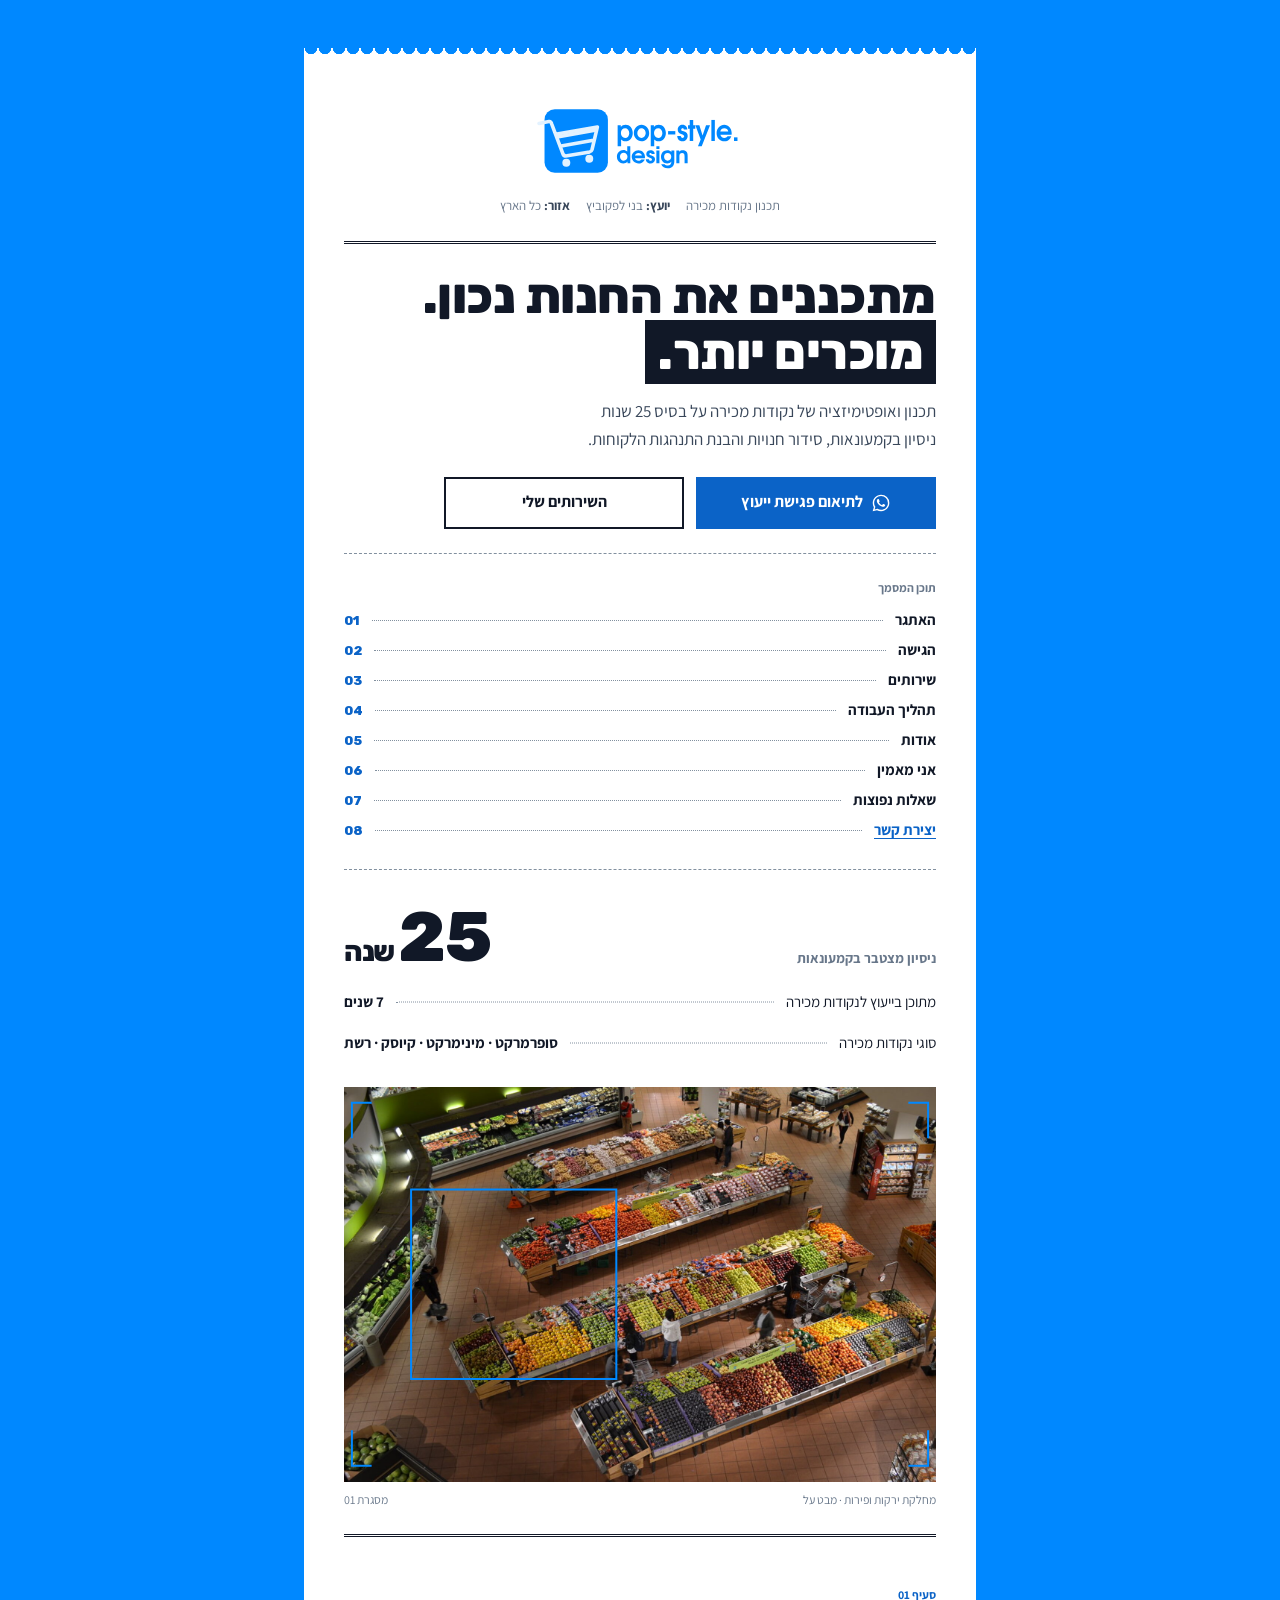
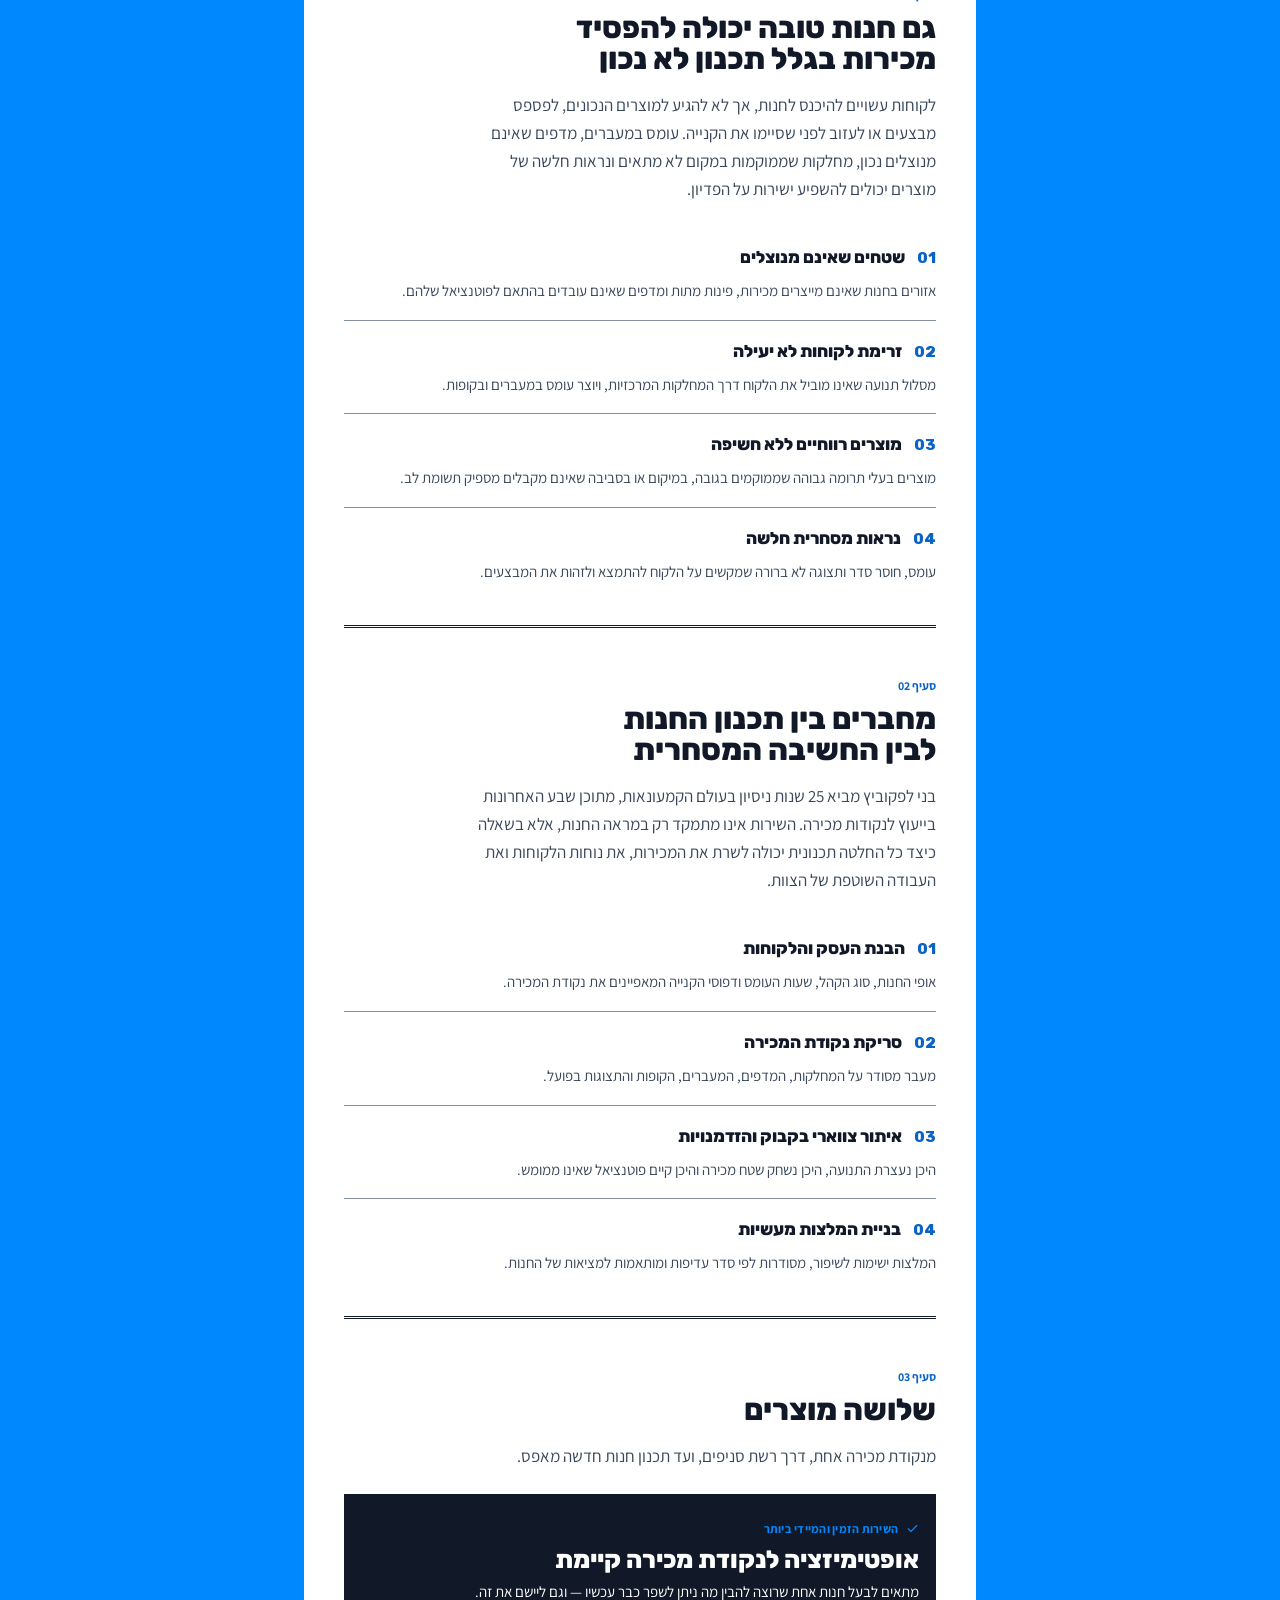
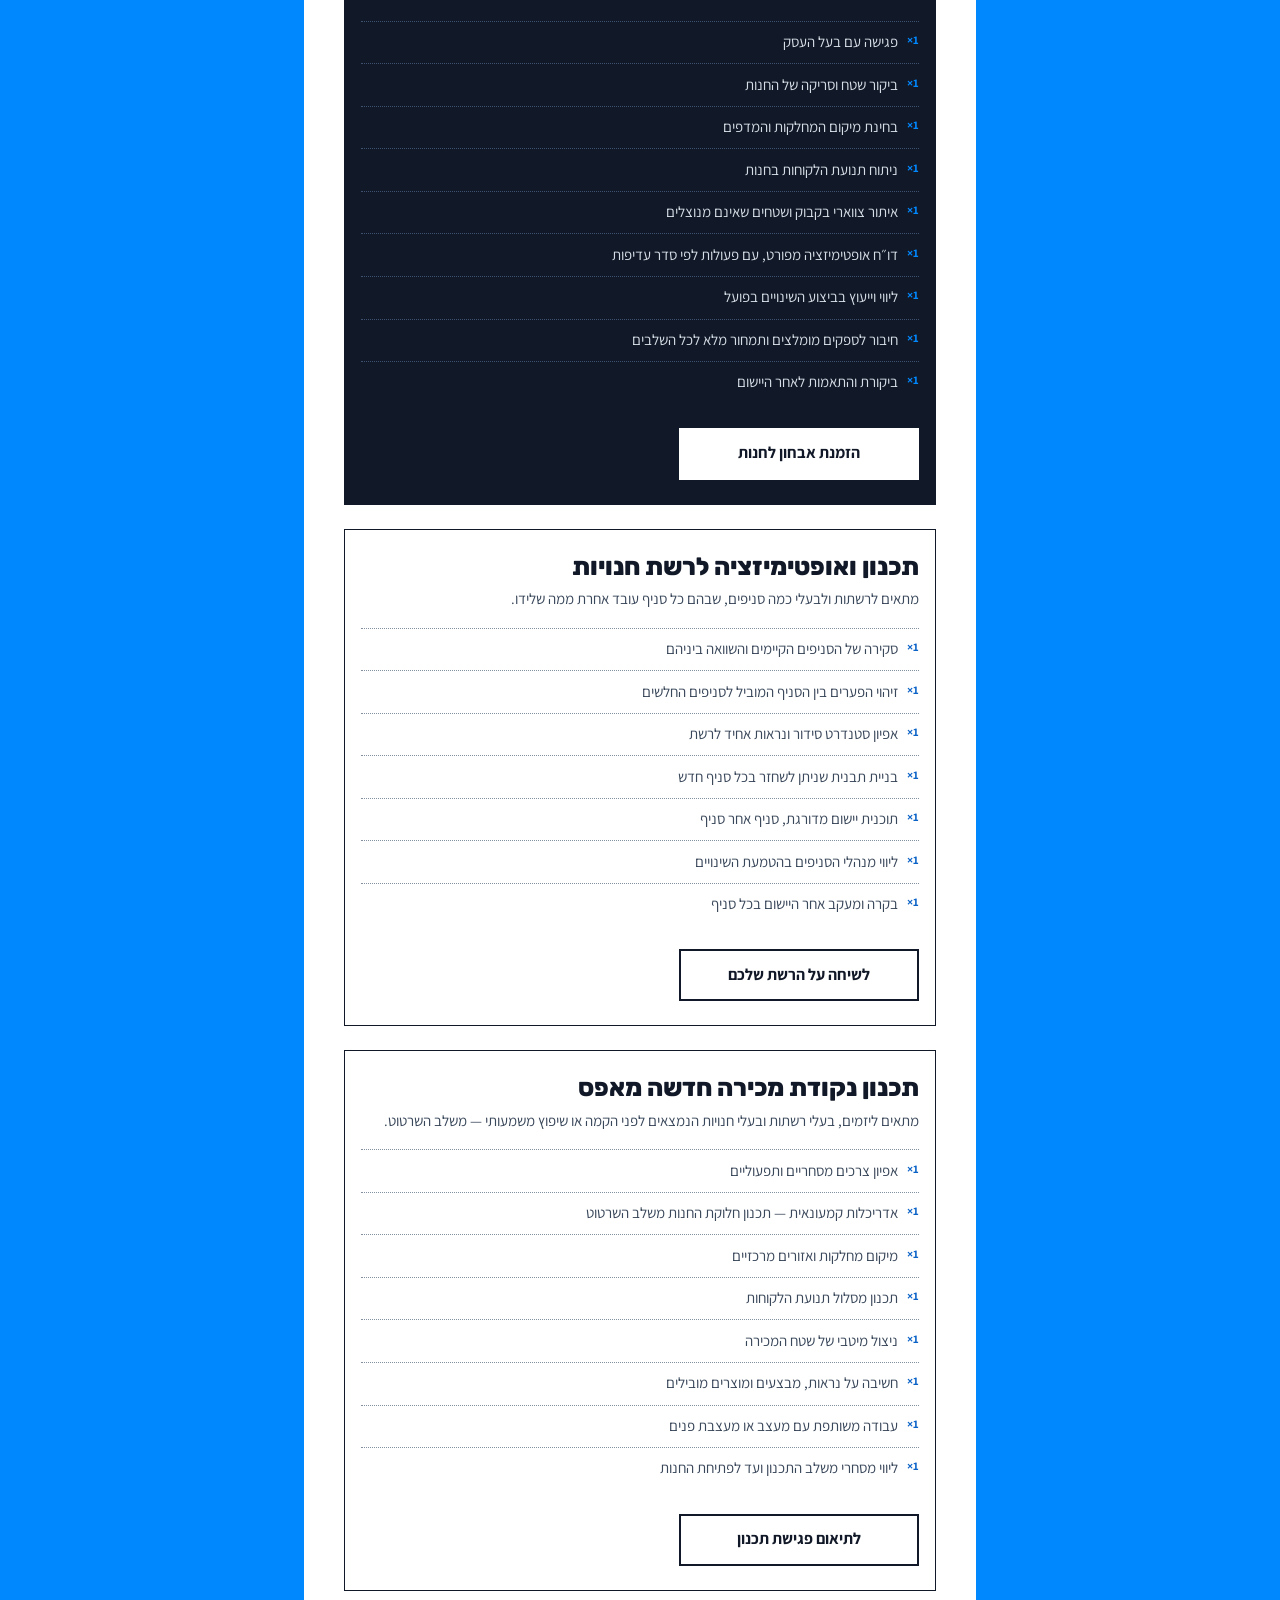
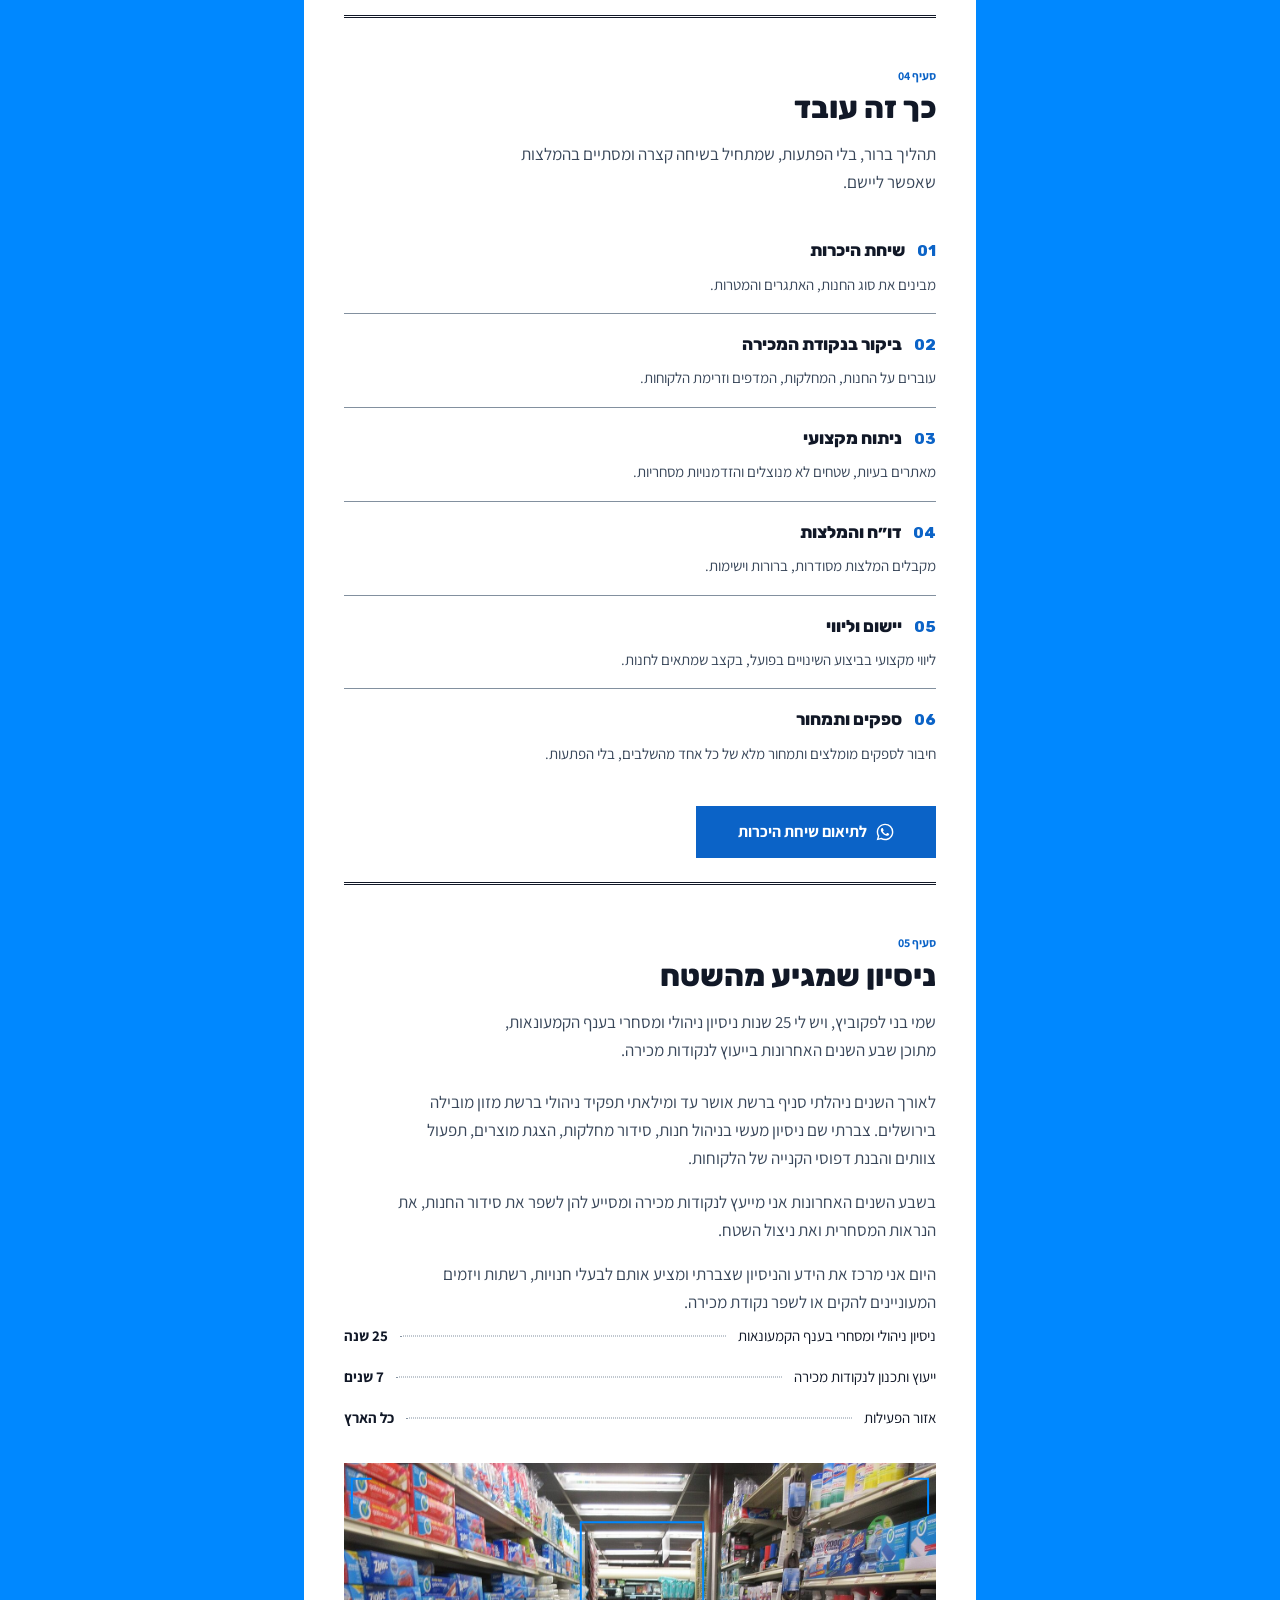
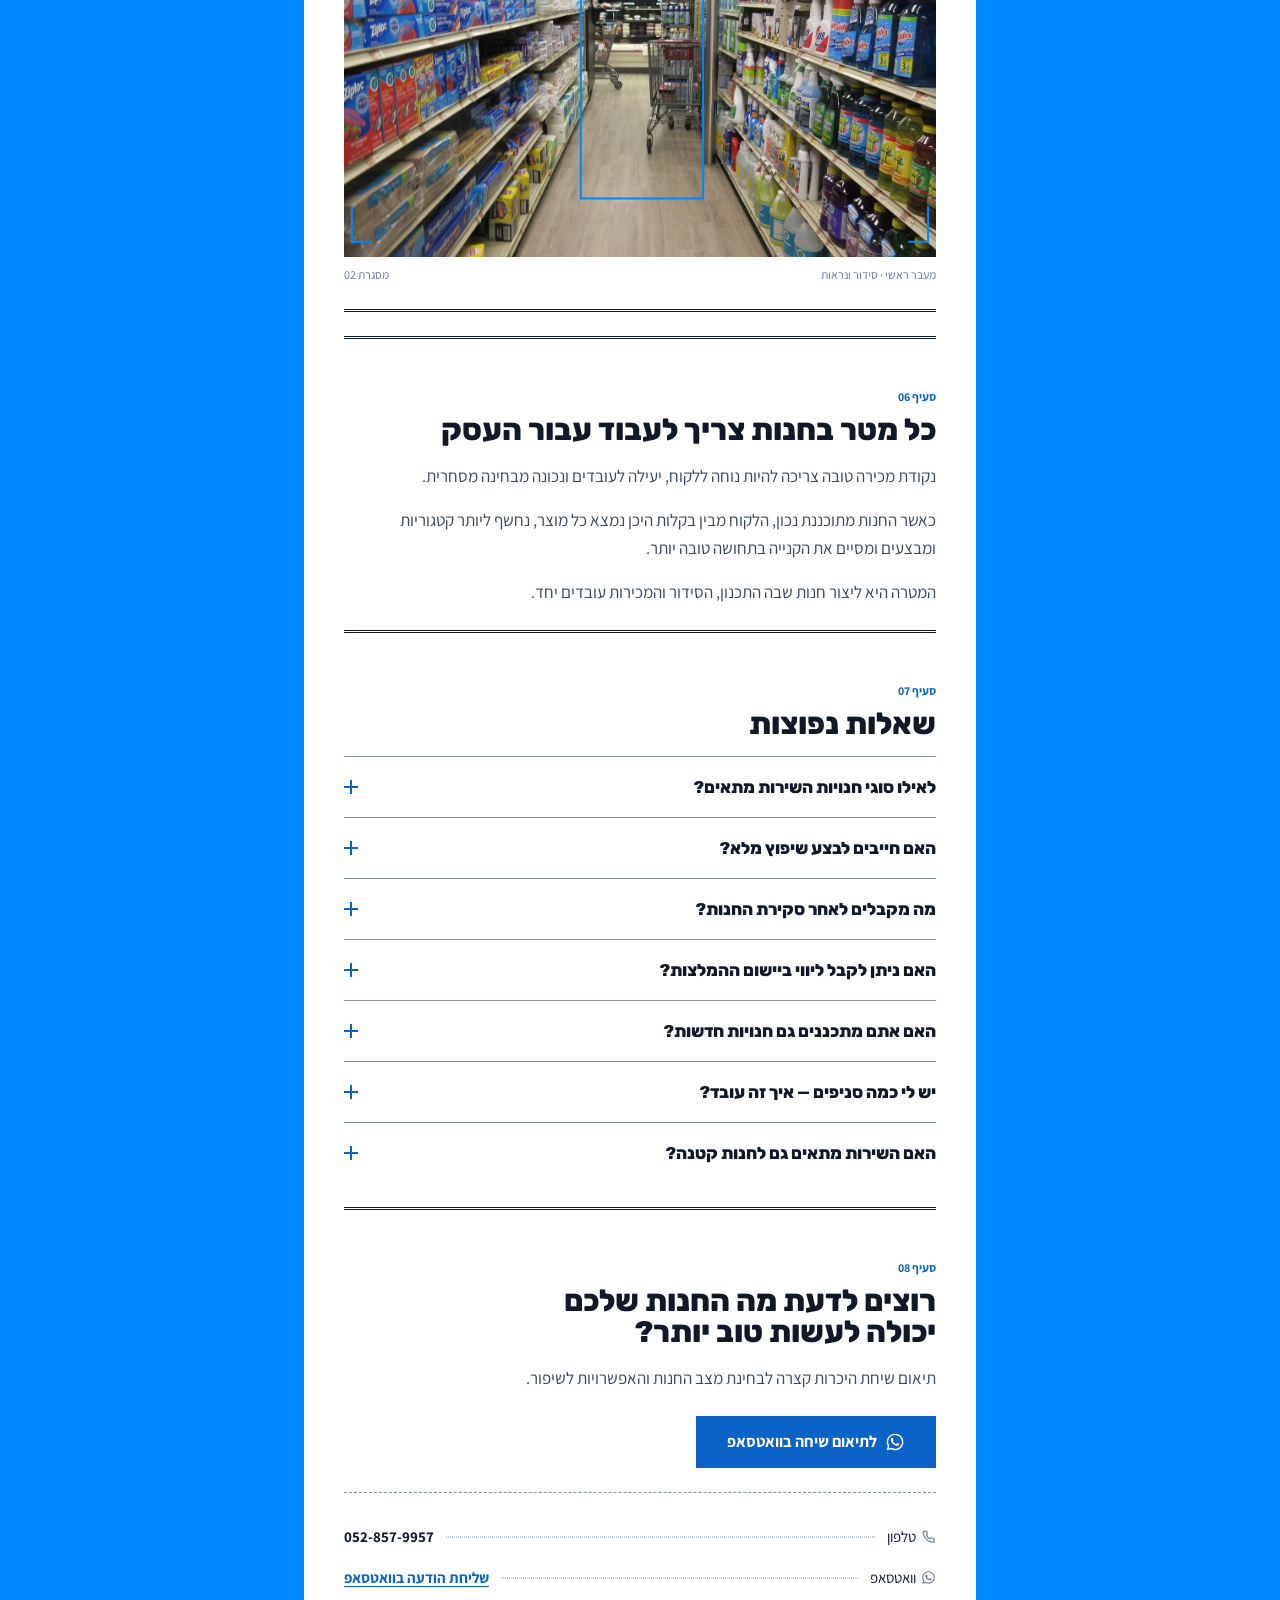
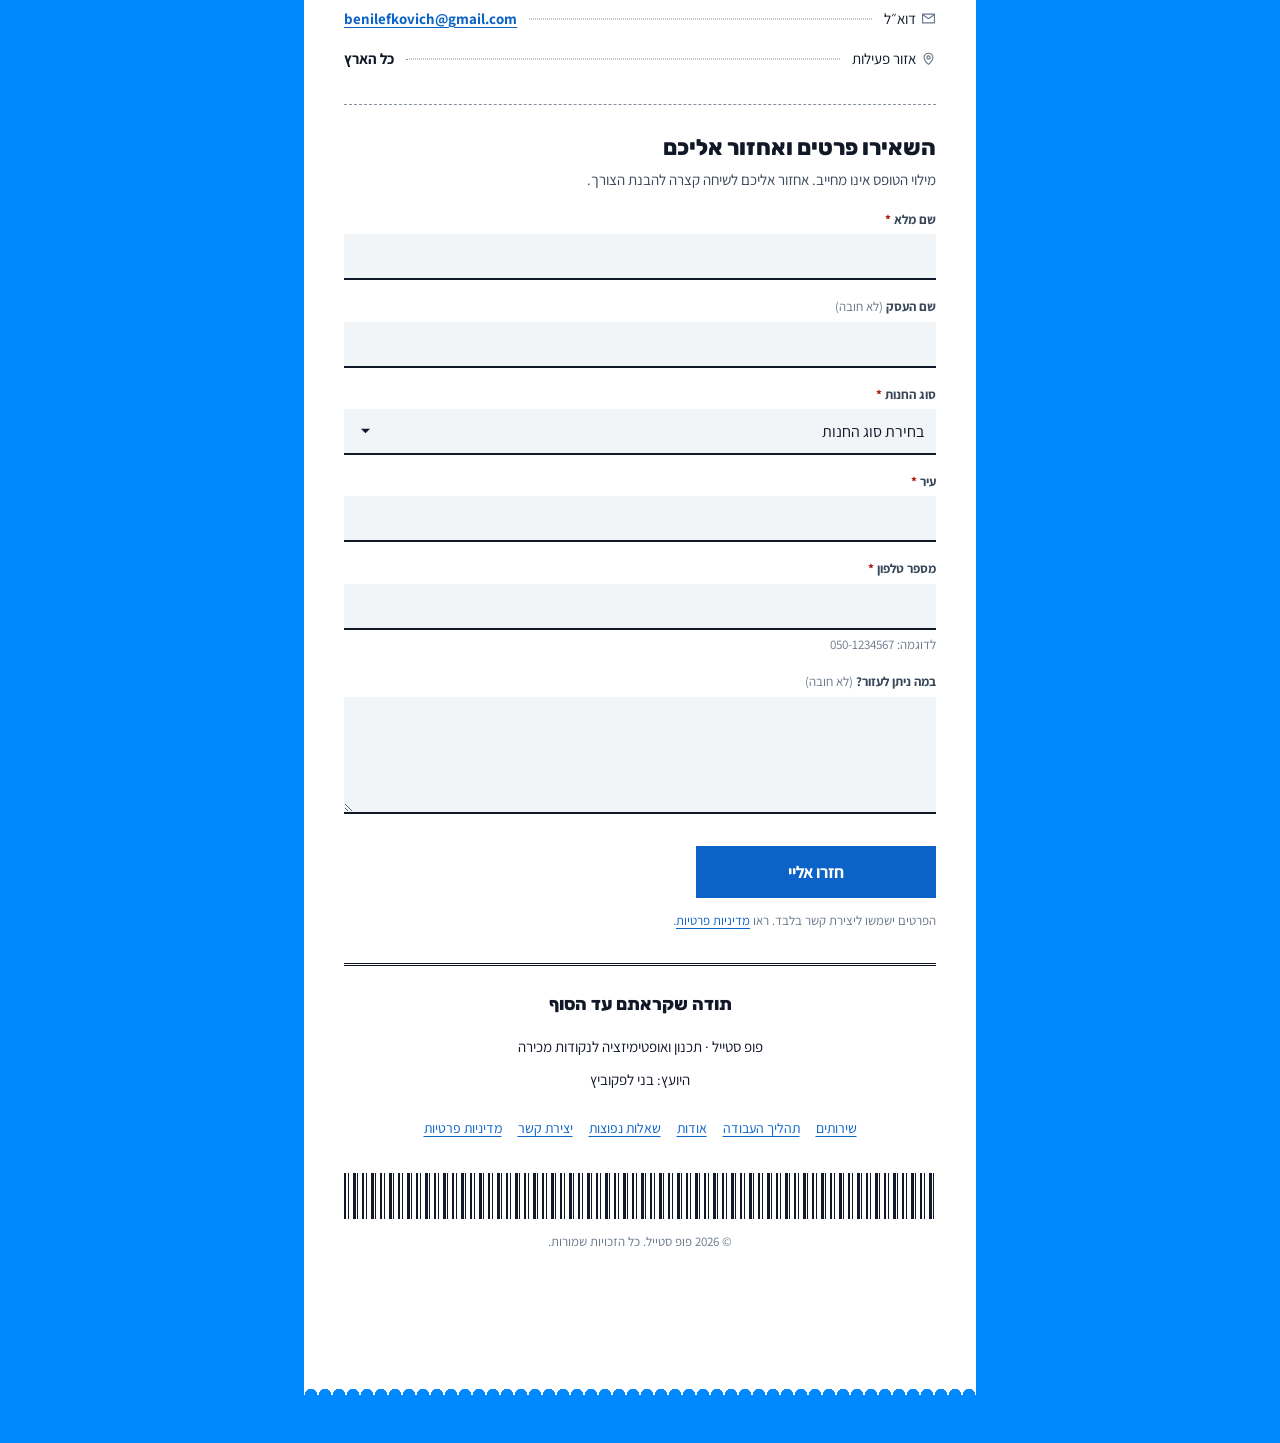
==== commit d2c2ae49: ""הדוח" נכנס לתוקף: האתר עובר לעולם החזותי החדש החלטת מועצה 0009. העולם של 0004 ("השדה הכחול") נסגר ו" ====
--- a/index.html
+++ b/index.html
@@ -36,7 +36,7 @@
 
 <meta name="theme-color" content="#0088ff">
 
-<!-- גופנים מאוחסנים מקומית. Karantina נושאת את הכותרות ומוגדרת
+<!-- גופנים מאוחסנים מקומית. Rubik נושאת את הכותרות ומוגדרת
      font-display:block, כדי שלא יהיה הבהוב של גופן חלופי בכותרת הראשית. -->
 <link rel="preload" href="assets/fonts/rubik-800-hebrew.woff2" as="font" type="font/woff2" crossorigin>
 <link rel="preload" href="assets/fonts/assistant-hebrew.woff2" as="font" type="font/woff2" crossorigin>
@@ -113,19 +113,13 @@
 
 <body>
 
-<a class="skip-link" href="#main">דילוג לתוכן המרכזי</a>
+<a class="skip" href="#main">דילוג לתוכן המרכזי</a>
 
 <!-- ==========================================================================
      ספריית אייקונים (SVG inline — ללא תלות חיצונית, ללא אמוג'י)
      ========================================================================== -->
 <svg width="0" height="0" style="position:absolute" aria-hidden="true" focusable="false">
   <defs>
-    <!-- רעד העיפרון: רעש פרקטלי שמזיז את הקו מעט מהמסלול הגיאומטרי שלו.
-         סטטי לחלוטין — רק היקף הקו מונפש, כך שהסינון מרוסטר פעם אחת. -->
-    <filter id="pencil-rough" x="-25%" y="-25%" width="150%" height="150%">
-      <feTurbulence type="fractalNoise" baseFrequency="0.04" numOctaves="2" seed="7" result="noise"/>
-      <feDisplacementMap in="SourceGraphic" in2="noise" scale="2.4" xChannelSelector="R" yChannelSelector="G"/>
-    </filter>
     <symbol id="i-alert" viewBox="0 0 24 24" fill="none" stroke="currentColor" stroke-width="1.8" stroke-linecap="round" stroke-linejoin="round">
       <path d="M10.3 3.9 2.4 17.4A1.9 1.9 0 0 0 4 20.3h16a1.9 1.9 0 0 0 1.6-2.9L13.7 3.9a1.9 1.9 0 0 0-3.4 0Z"/>
       <path d="M12 9v4.5M12 17h.01"/>
@@ -147,295 +141,223 @@
 </svg>
 
 <!-- ==========================================================================
-     כותרת עליונה
+     העמוד הוא רצועת נייר אחת על קרקע כחולה — החלטה 0009.
+     אין כותרת דביקה ואין תפריט נפתח: הניווט הוא תוכן העניינים של
+     המסמך, והקריאה לפעולה שנשארת על המסך היא הספח שבתחתיתו.
      ========================================================================== -->
-<header class="header" id="site-header">
-  <div class="container header__inner">
-
-    <a class="brand" href="#top" aria-label="פופ סטייל, תכנון ואופטימיזציה לנקודות מכירה, חזרה לראש העמוד">
-      <!-- חבילת המיתוג ממליצה על הסמל בלבד מתחת לרוחב לוגו של כ-180px.
-           picture מחליף את הקובץ עצמו, כך שרק אחד מהם נטען. הגובה הוא
-           שקובע את המידה, ולכן אותו כלל משרת שני יחסי צדדים שונים. -->
-      <picture>
-        <source media="(min-width: 700px)" srcset="assets/brand/logo.svg">
-        <img class="brand__logo" src="assets/brand/icon.svg" alt="pop-style. design"
-             width="384" height="384" decoding="async">
-      </picture>
-    </a>
-
-    <nav class="nav" aria-label="ניווט ראשי">
-      <ul class="nav__list">
-        <li><a class="nav__link" href="#services">שירותים</a></li>
-        <li><a class="nav__link" href="#process">תהליך העבודה</a></li>
-        <li><a class="nav__link" href="#about">אודות</a></li>
-        <li hidden><a class="nav__link" href="#testimonials">המלצות</a></li>
-        <li><a class="nav__link" href="#faq">שאלות נפוצות</a></li>
-      </ul>
-    </nav>
-
-    <a class="btn btn--secondary btn--sm header__cta" href="#contact" data-wa-link>יצירת קשר</a>
-
-    <button class="nav-toggle" type="button" id="nav-toggle"
-            aria-expanded="false" aria-controls="mobile-nav" aria-label="פתיחת תפריט הניווט">
-      <span class="nav-toggle__bars" aria-hidden="true"></span>
-    </button>
-
-  </div>
-
-  <!-- פריטי התפריט נבנים מתוך תפריט השולחן שלמעלה, כדי שרשימת הניווט
-       תוגדר במקום אחד בלבד. התפריט הנפתח דורש JavaScript ממילא. -->
-  <div class="mobile-nav container" id="mobile-nav" hidden>
-    <ul class="mobile-nav__list" id="mobile-nav-list"></ul>
-    <a class="btn btn--primary btn--block mobile-nav__cta" href="#contact" data-wa-link>לתיאום ייעוץ</a>
-  </div>
-</header>
-
-<main id="main">
-
-<!-- התראה למנהל האתר: הדומיין בתגיות השיתוף עדיין לא הוחלף. -->
-<div class="container" style="padding-block-start:1rem">
-  <div class="admin-notice" id="domain-notice" data-admin-notice hidden>
-    <svg aria-hidden="true"><use href="#i-alert"></use></svg>
-    <p>
-      <strong>הודעה למנהל האתר:</strong>
-      כתובת האתר עדיין מוגדרת כ־<code>https://www.pop-style.design</code>.
-      כל עוד היא לא הוחלפה, שיתוף של האתר בוואטסאפ או בפייסבוק יוצג ללא תמונה,
-      ומנועי החיפוש יקבלו כתובת <code>canonical</code> שגויה.
-      יש לעדכן את הכתובת ב־<code>index.html</code>, ב־<code>sitemap.xml</code>
-      וב־<code>assets/js/site.config.js</code>.
-    </p>
-  </div>
-</div>
-
-<!-- ==========================================================================
-     1. הירו
-     ========================================================================== -->
-<section class="section hero" id="top">
-
-  <!-- ====================================================================
-       השדה הכחול. זהו הבית היחיד שבו כחול המותג המדויק הוא קרקע, והוא
-       נושא אך ורק טקסט תצוגה: #0082FC מול לבן הוא 3.75:1 — עובר את סף
-       ה-3:1 לטקסט גדול ונכשל ב-4.5:1 הנדרש לטקסט רגיל. כל טקסט רץ יושב
-       על לבן, מתחת לשדה.
-       ==================================================================== -->
-  <div class="hero__field">
-    <div class="container hero__field-inner">
-
-      <img class="hero__mark" src="assets/brand/icon.svg" alt=""
-           width="384" height="384" loading="eager" decoding="async">
-
-      <div class="hero__field-text">
-      <p class="tag tag--chip">תכנון מסחרי לנקודות מכירה</p>
-
-      <!-- כותרת קינטית. המילים עולות מתוך מסכה, מילה שלמה בכל פעם.
-           אין חלוקה לאותיות: היא הייתה שוברת צורות סופיות ומנתקת
-           אותיות שימוש מהמילה שלהן. ללא JavaScript הכותרת מוצגת כרגיל. -->
-      <h1 class="hero__title kinetic">
-        <span class="kinetic__line">מתכננים את החנות נכון.</span>
-        <!-- .mark-anchor יושב מחוץ ל-overflow:hidden של השורה, ונמדד
-             מהרוחב המרונדר בפועל. אפס ch, אפס קבועים — הסימון שורד
-             החלפת גופן תצוגה. -->
-        <span class="mark-anchor">
-          <span class="kinetic__line">מוכרים יותר.</span>
-          <svg class="mark mark--headline" viewBox="0 0 300 90" preserveAspectRatio="none" aria-hidden="true" data-delay="950">
-            <path d="M292 44 C292 20 232 8 150 8 C68 8 8 20 8 44 C8 68 68 82 150 82 C236 82 294 68 290 40"/>
-          </svg>
-        </span>
-      </h1>
+<div class="wrap">
+  <main class="tape" id="main">
+    <div class="tape__body" id="top">
+
+      <!-- ראש המסמך -->
+      <header class="doc-head reveal">
+        <img class="doc-head__logo" src="assets/brand/logo.svg" alt="pop-style. design"
+             width="300" height="109" decoding="async">
+        <p class="doc-head__meta">
+          <span>תכנון נקודות מכירה</span>
+          <span><b>יועץ:</b> בני לפקוביץ</span>
+          <span><b>אזור:</b> <span data-contact="areas"><span class="placeholder-text">[אזורי פעילות]</span></span></span>
+        </p>
+      </header>
+
+      <!-- התראה למנהל האתר: הדומיין בתגיות השיתוף עדיין לא הוחלף. -->
+      <div class="admin-notice" id="domain-notice" data-admin-notice hidden>
+        <svg aria-hidden="true"><use href="#i-alert"></use></svg>
+        <p>
+          <strong>הודעה למנהל האתר:</strong>
+          כתובת האתר עדיין מוגדרת כ־<code>https://www.pop-style.design</code>.
+          כל עוד היא לא הוחלפה, שיתוף של האתר בוואטסאפ או בפייסבוק יוצג ללא תמונה,
+          ומנועי החיפוש יקבלו כתובת <code>canonical</code> שגויה.
+          יש לעדכן את הכתובת ב־<code>index.html</code>, ב־<code>sitemap.xml</code>
+          וב־<code>assets/js/site.config.js</code>.
+        </p>
       </div>
 
-    </div>
-  </div>
-
-  <div class="container">
-    <div class="hero__grid">
-
-      <div class="hero__content">
-
-        <p class="hero__sub">
-          תכנון ואופטימיזציה של נקודות מכירה על בסיס 25 שנות ניסיון בקמעונאות,
-          סידור חנויות והבנת התנהגות הלקוחות.
-        </p>
-
-        <div class="hero__actions">
-          <a class="btn btn--primary" href="#contact" data-wa-link>
-            <svg class="btn__icon" aria-hidden="true"><use href="#i-whatsapp"></use></svg>
-            לתיאום פגישת ייעוץ
-          </a>
-          <a class="btn btn--secondary" href="#services">השירותים שלי</a>
-        </div>
-
-        <!-- סימון יד שמצביע על הפעולה הראשית. דקורטיבי בלבד:
-             הכפתור עצמו נגיש וברור גם בלעדיו. -->
-        <p class="hero__scribble scribble" aria-hidden="true">
-          <svg class="mark mark--arrow" viewBox="0 0 150 76" aria-hidden="true">
-            <path d="M8 70 C40 66 98 52 130 16"/>
-            <path d="M108 12 L134 10 L132 36"/>
-          </svg>
-          הכי מהר בוואטסאפ
-        </p>
-
-        <!-- הצעת הפתיחה. מוצגת רק אם מולא introOfferText ב-site.config.js. -->
-        <p class="offer-note" data-offer="intro" hidden></p>
-
+      <hr class="rule-double">
+
+      <h1 class="title reveal">מתכננים את החנות נכון.<br><em>מוכרים יותר.</em></h1>
+
+      <p class="sub reveal">
+        תכנון ואופטימיזציה של נקודות מכירה על בסיס 25 שנות ניסיון בקמעונאות,
+        סידור חנויות והבנת התנהגות הלקוחות.
+      </p>
+
+      <div class="acts hero__actions reveal">
+        <a class="act" href="#contact" data-wa-link>
+          <svg aria-hidden="true"><use href="#i-whatsapp"></use></svg>
+          לתיאום פגישת ייעוץ
+        </a>
+        <a class="act act--ghost" href="#services">השירותים שלי</a>
       </div>
 
-      <div class="hero__divider" aria-hidden="true"></div>
-
-      <figure class="hero__visual shot">
+      <!-- הצעת הפתיחה. מוצגת רק אם מולא introOfferText ב-site.config.js. -->
+      <p class="offer-note" data-offer="intro" hidden></p>
+
+      <hr class="rule-single">
+
+      <!-- ====================================================================
+           תוכן העניינים — זהו הניווט של העמוד.
+           ברצועה אחת רציפה אין מקום לסרגל ניווט דביק, והמכשיר הנכון הוא
+           זה שהמסמך כבר משתמש בו: שורת תווית · מוביל · מספר. הספרות
+           נספרות ב-CSS ולא נכתבות ביד, כך שאזור שמוסתר אינו יוצר חור
+           ברצף — גם בלי JavaScript.
+           ==================================================================== -->
+      <nav class="toc reveal" aria-label="ניווט ראשי">
+        <p class="toc__t">תוכן המסמך</p>
+        <ul class="toc__list">
+          <li><a class="nav__link" href="#problem">האתגר</a></li>
+          <li><a class="nav__link" href="#solution">הגישה</a></li>
+          <li><a class="nav__link" href="#services">שירותים</a></li>
+          <li><a class="nav__link" href="#process">תהליך העבודה</a></li>
+          <li><a class="nav__link" href="#about">אודות</a></li>
+          <li hidden><a class="nav__link" href="#testimonials">המלצות</a></li>
+          <li><a class="nav__link" href="#creed">אני מאמין</a></li>
+          <li><a class="nav__link" href="#faq">שאלות נפוצות</a></li>
+          <li><a class="nav__link" href="#contact">יצירת קשר</a></li>
+        </ul>
+      </nav>
+
+      <hr class="rule-single">
+
+      <!-- סיכום הניסיון, כשורת TOTAL של דוח.
+           פירוק שנות הניהול ירד ב-7.11.2026 לבקשת הלקוח. -->
+      <div class="total reveal">
+        <span class="total__label">ניסיון מצטבר בקמעונאות</span>
+        <span class="total__fig"><span class="count" data-count-to="25">25</span><span class="total__unit"> שנה</span></span>
+      </div>
+      <div class="line reveal">
+        <span>מתוכן בייעוץ לנקודות מכירה</span>
+        <span class="line__lead"></span>
+        <span class="line__val">7 שנים</span>
+      </div>
+      <div class="line reveal">
+        <span>סוגי נקודות מכירה</span>
+        <span class="line__lead"></span>
+        <span class="line__val">סופרמרקט · מינימרקט · קיוסק · רשת</span>
+      </div>
+
+      <figure class="shot reveal">
         <img src="assets/img/store-produce.jpg" width="1600" height="1059"
              loading="eager" fetchpriority="high" decoding="async"
              alt="מבט מלמעלה על מחלקת הירקות והפירות בחנות מזון, עם משטחי תצוגה מסודרים בשורות מקבילות">
-        <figcaption>
-          <span class="tag">מחלקת ירקות ופירות · מבט על</span>
-          <span class="mono">01</span>
+        <svg class="shot__marks" viewBox="0 0 300 200" preserveAspectRatio="none" aria-hidden="true">
+          <path d="M14 8 H4 V26 M286 8 H296 V26 M14 192 H4 V174 M286 192 H296 V174"/>
+          <rect x="34" y="52" width="104" height="96"/>
+        </svg>
+        <figcaption class="shot__cap">
+          <span>מחלקת ירקות ופירות · מבט על</span>
+          <span>מסגרת 01</span>
         </figcaption>
       </figure>
 
-    </div>
-
-    <!-- פירוק שנות הניהול ירד ב-7.11.2026 לבקשת הלקוח. המספר עומד לבדו,
-         ולכן ההקפה סביבו גדלה: היא הראיה היחידה שנשארה לו. -->
-    <div class="timeline">
-      <p class="timeline__total"><span class="marked"><span class="count" data-count-to="25">25</span> שנה<svg class="mark mark--ring-wide" viewBox="0 0 240 110" preserveAspectRatio="none" aria-hidden="true">
-        <path d="M232 52 C232 22 182 7 118 7 C54 7 7 23 7 53 C7 83 56 100 120 100 C188 100 236 82 230 46"/>
-      </svg></span><span class="timeline__label">בקמעונאות · שבע האחרונות בייעוץ</span></p>
-    </div>
-
-  </div>
-</section>
-
-<!-- ==========================================================================
-     2. האתגר
-     ========================================================================== -->
-<section class="section" id="problem">
-  <div class="container">
-    <div class="section-head reveal">
-      <h2>גם חנות טובה יכולה להפסיד מכירות בגלל תכנון לא נכון</h2>
-      <p class="lead">
-        לקוחות עשויים להיכנס לחנות, אך לא להגיע למוצרים הנכונים, לפספס מבצעים או לעזוב לפני שסיימו את הקנייה.
-        עומס במעברים, מדפים שאינם מנוצלים נכון, מחלקות שממוקמות במקום לא מתאים ונראות חלשה של מוצרים
-        יכולים להשפיע ישירות על הפדיון.
-      </p>
-    </div>
-
-    <ul class="rows">
-      <li class="row">
-        <p class="row__n">01</p>
-        <h3 class="row__title">שטחים שאינם מנוצלים</h3>
-        <p class="row__text">אזורים בחנות שאינם מייצרים מכירות, פינות מתות ומדפים שאינם עובדים בהתאם לפוטנציאל שלהם.</p>
-      </li>
-      <li class="row">
-        <p class="row__n">02</p>
-        <h3 class="row__title">זרימת לקוחות לא יעילה</h3>
-        <p class="row__text">מסלול תנועה שאינו מוביל את הלקוח דרך המחלקות המרכזיות, ויוצר עומס במעברים ובקופות.</p>
-      </li>
-      <li class="row">
-        <p class="row__n">03</p>
-        <h3 class="row__title">מוצרים רווחיים ללא חשיפה</h3>
-        <p class="row__text">מוצרים בעלי תרומה גבוהה שממוקמים בגובה, במיקום או בסביבה שאינם מקבלים מספיק תשומת לב.</p>
-      </li>
-      <li class="row">
-        <p class="row__n">04</p>
-        <h3 class="row__title">נראות מסחרית חלשה</h3>
-        <p class="row__text">עומס, חוסר סדר ותצוגה לא ברורה שמקשים על הלקוח להתמצא ולזהות את המבצעים.</p>
-      </li>
-    </ul>
-  </div>
-</section>
-
-<!-- ==========================================================================
-     3. הגישה
-     ========================================================================== -->
-<section class="section section--tint" id="solution">
-  <div class="container">
-    <div class="section-head reveal">
-      <h2>מחברים בין תכנון החנות לבין החשיבה המסחרית</h2>
-      <p class="lead">
-        בני לפקוביץ מביא 25 שנות ניסיון בעולם הקמעונאות, מתוכן שבע האחרונות בייעוץ לנקודות מכירה.
-        השירות אינו מתמקד רק במראה החנות, אלא בשאלה כיצד כל החלטה תכנונית יכולה לשרת את המכירות,
-        את נוחות הלקוחות ואת העבודה השוטפת של הצוות.
-      </p>
-    </div>
-
-    <ol class="rows">
-      <li class="row">
-        <p class="row__n">01</p>
-        <h3 class="row__title">הבנת העסק והלקוחות</h3>
-        <p class="row__text">אופי החנות, סוג הקהל, שעות העומס ודפוסי הקנייה המאפיינים את נקודת המכירה.</p>
-      </li>
-      <li class="row">
-        <p class="row__n">02</p>
-        <h3 class="row__title">סריקת נקודת המכירה</h3>
-        <p class="row__text">מעבר מסודר על המחלקות, המדפים, המעברים, הקופות והתצוגות בפועל.</p>
-      </li>
-      <li class="row">
-        <p class="row__n">03</p>
-        <h3 class="row__title">איתור צווארי בקבוק והזדמנויות</h3>
-        <p class="row__text">היכן נעצרת התנועה, היכן נשחק שטח מכירה והיכן קיים פוטנציאל שאינו ממומש.</p>
-      </li>
-      <li class="row">
-        <p class="row__n">04</p>
-        <h3 class="row__title">בניית המלצות מעשיות</h3>
-        <p class="row__text">המלצות ישימות לשיפור, מסודרות לפי סדר עדיפות ומותאמות למציאות של החנות.</p>
-      </li>
-    </ol>
-  </div>
-</section>
-
-<!-- ==========================================================================
-     4. השירותים
-     ========================================================================== -->
-<section class="section" id="services">
-  <div class="container">
-    <div class="section-head reveal">
-      <h2>שלושה <span class="marked">מוצרים<svg class="mark mark--underline" viewBox="0 0 400 24" preserveAspectRatio="none" aria-hidden="true">
-        <path d="M5 14 C96 6 196 17 300 10 C344 7 378 12 395 9"/>
-      </svg></span></h2>
-      <p class="lead">מנקודת מכירה אחת, דרך רשת סניפים, ועד תכנון חנות חדשה מאפס.</p>
-      <!-- עוגן מחיר. מוצג רק אם מולא priceRangeText ב-assets/js/site.config.js. -->
-      <p class="offer-note" data-offer="price" hidden></p>
-    </div>
-
-    <div class="rows">
-
-      <!-- ==================================================================
-           שלושת המוצרים לפי סיכום פגישת 14.10.2026.
+      <hr class="rule-double">
+
+      <!-- ==================================================================
+           האתגר
+           ================================================================== -->
+      <section class="sec" id="problem">
+        <p class="sec__no"></p>
+        <h2 class="sec__h reveal">גם חנות טובה יכולה להפסיד מכירות בגלל תכנון לא נכון</h2>
+        <p class="sec__lead reveal">
+          לקוחות עשויים להיכנס לחנות, אך לא להגיע למוצרים הנכונים, לפספס מבצעים או לעזוב לפני שסיימו את הקנייה.
+          עומס במעברים, מדפים שאינם מנוצלים נכון, מחלקות שממוקמות במקום לא מתאים ונראות חלשה של מוצרים
+          יכולים להשפיע ישירות על הפדיון.
+        </p>
+
+        <ul class="entries reveal">
+          <li class="entry">
+            <div class="entry__top"><span class="entry__n">01</span><span class="entry__t">שטחים שאינם מנוצלים</span></div>
+            <p class="entry__d">אזורים בחנות שאינם מייצרים מכירות, פינות מתות ומדפים שאינם עובדים בהתאם לפוטנציאל שלהם.</p>
+          </li>
+          <li class="entry">
+            <div class="entry__top"><span class="entry__n">02</span><span class="entry__t">זרימת לקוחות לא יעילה</span></div>
+            <p class="entry__d">מסלול תנועה שאינו מוביל את הלקוח דרך המחלקות המרכזיות, ויוצר עומס במעברים ובקופות.</p>
+          </li>
+          <li class="entry">
+            <div class="entry__top"><span class="entry__n">03</span><span class="entry__t">מוצרים רווחיים ללא חשיפה</span></div>
+            <p class="entry__d">מוצרים בעלי תרומה גבוהה שממוקמים בגובה, במיקום או בסביבה שאינם מקבלים מספיק תשומת לב.</p>
+          </li>
+          <li class="entry">
+            <div class="entry__top"><span class="entry__n">04</span><span class="entry__t">נראות מסחרית חלשה</span></div>
+            <p class="entry__d">עומס, חוסר סדר ותצוגה לא ברורה שמקשים על הלקוח להתמצא ולזהות את המבצעים.</p>
+          </li>
+        </ul>
+      </section>
+
+      <hr class="rule-double">
+
+      <!-- ==================================================================
+           הגישה
+           ================================================================== -->
+      <section class="sec" id="solution">
+        <p class="sec__no"></p>
+        <h2 class="sec__h reveal">מחברים בין תכנון החנות לבין החשיבה המסחרית</h2>
+        <p class="sec__lead reveal">
+          בני לפקוביץ מביא 25 שנות ניסיון בעולם הקמעונאות, מתוכן שבע האחרונות בייעוץ לנקודות מכירה.
+          השירות אינו מתמקד רק במראה החנות, אלא בשאלה כיצד כל החלטה תכנונית יכולה לשרת את המכירות,
+          את נוחות הלקוחות ואת העבודה השוטפת של הצוות.
+        </p>
+
+        <ol class="entries reveal">
+          <li class="entry">
+            <div class="entry__top"><span class="entry__n">01</span><span class="entry__t">הבנת העסק והלקוחות</span></div>
+            <p class="entry__d">אופי החנות, סוג הקהל, שעות העומס ודפוסי הקנייה המאפיינים את נקודת המכירה.</p>
+          </li>
+          <li class="entry">
+            <div class="entry__top"><span class="entry__n">02</span><span class="entry__t">סריקת נקודת המכירה</span></div>
+            <p class="entry__d">מעבר מסודר על המחלקות, המדפים, המעברים, הקופות והתצוגות בפועל.</p>
+          </li>
+          <li class="entry">
+            <div class="entry__top"><span class="entry__n">03</span><span class="entry__t">איתור צווארי בקבוק והזדמנויות</span></div>
+            <p class="entry__d">היכן נעצרת התנועה, היכן נשחק שטח מכירה והיכן קיים פוטנציאל שאינו ממומש.</p>
+          </li>
+          <li class="entry">
+            <div class="entry__top"><span class="entry__n">04</span><span class="entry__t">בניית המלצות מעשיות</span></div>
+            <p class="entry__d">המלצות ישימות לשיפור, מסודרות לפי סדר עדיפות ומותאמות למציאות של החנות.</p>
+          </li>
+        </ol>
+      </section>
+
+      <hr class="rule-double">
+
+      <!-- ==================================================================
+           השירותים — שלושת המוצרים לפי סיכום פגישת 14.10.2026.
            מוצר 1 כולל גם את הליווי והיישום, שבפגישה הוגדרו כשלב בתהליך
            ולא כמוצר נפרד.
-           =================================================================== -->
-
-      <article class="service service--featured reveal">
-        <div class="service__head">
-          <span class="service__badge">
-            <svg width="13" height="13" aria-hidden="true"><use href="#i-check"></use></svg>
+           ================================================================== -->
+      <section class="sec" id="services">
+        <p class="sec__no"></p>
+        <h2 class="sec__h reveal">שלושה מוצרים</h2>
+        <p class="sec__lead reveal">מנקודת מכירה אחת, דרך רשת סניפים, ועד תכנון חנות חדשה מאפס.</p>
+        <!-- עוגן מחיר. מוצג רק אם מולא priceRangeText ב-assets/js/site.config.js. -->
+        <p class="offer-note" data-offer="price" hidden></p>
+
+        <article class="item item--lead reveal">
+          <p class="item__flag">
+            <svg aria-hidden="true"><use href="#i-check"></use></svg>
             השירות הזמין והמיידי ביותר
-          </span>
-          <h3 class="service__title">אופטימיזציה לנקודת מכירה קיימת</h3>
-          <p class="service__for">מתאים לבעל חנות אחת שרוצה להבין מה ניתן לשפר כבר עכשיו — וגם ליישם את זה.</p>
-        </div>
-
-        <ul class="service__list">
-          <li>פגישה עם בעל העסק</li>
-          <li>ביקור שטח וסריקה של החנות</li>
-          <li>בחינת מיקום המחלקות והמדפים</li>
-          <li>ניתוח תנועת הלקוחות בחנות</li>
-          <li>איתור צווארי בקבוק ושטחים שאינם מנוצלים</li>
-          <li>דו״ח אופטימיזציה מפורט, עם פעולות לפי סדר עדיפות</li>
-          <li>ליווי וייעוץ בביצוע השינויים בפועל</li>
-          <li>חיבור לספקים מומלצים ותמחור מלא לכל השלבים</li>
-          <li>ביקורת והתאמות לאחר היישום</li>
-        </ul>
-
-        <a class="btn btn--primary service__cta" href="#contact" data-service="אופטימיזציה לנקודת מכירה קיימת">
-          הזמנת אבחון לחנות
-        </a>
-      </article>
-
-      <article class="service reveal">
-        <div class="service__head">
-          <h3 class="service__title">תכנון ואופטימיזציה לרשת חנויות</h3>
-          <p class="service__for">מתאים לרשתות ולבעלי כמה סניפים, שבהם כל סניף עובד אחרת ממה שלידו.</p>
+          </p>
+          <h3 class="item__t">אופטימיזציה לנקודת מכירה קיימת</h3>
+          <p class="item__for">מתאים לבעל חנות אחת שרוצה להבין מה ניתן לשפר כבר עכשיו — וגם ליישם את זה.</p>
+          <ul class="item__list">
+            <li>פגישה עם בעל העסק</li>
+            <li>ביקור שטח וסריקה של החנות</li>
+            <li>בחינת מיקום המחלקות והמדפים</li>
+            <li>ניתוח תנועת הלקוחות בחנות</li>
+            <li>איתור צווארי בקבוק ושטחים שאינם מנוצלים</li>
+            <li>דו״ח אופטימיזציה מפורט, עם פעולות לפי סדר עדיפות</li>
+            <li>ליווי וייעוץ בביצוע השינויים בפועל</li>
+            <li>חיבור לספקים מומלצים ותמחור מלא לכל השלבים</li>
+            <li>ביקורת והתאמות לאחר היישום</li>
+          </ul>
+          <a class="act item__cta" href="#contact" data-service="אופטימיזציה לנקודת מכירה קיימת">
+            הזמנת אבחון לחנות
+          </a>
+        </article>
+
+        <article class="item reveal">
+          <h3 class="item__t">תכנון ואופטימיזציה לרשת חנויות</h3>
+          <p class="item__for">מתאים לרשתות ולבעלי כמה סניפים, שבהם כל סניף עובד אחרת ממה שלידו.</p>
 
           <!-- הסעיפים כאן נוסחו על בסיס סיכום הפגישה, שהגדיר את המוצר אך לא
                את תכולתו. יש לקבל את אישורו של בני או לתקן לפני הפרסום. -->
@@ -447,320 +369,258 @@
               על בסיס התהליך של מוצר 1 — יש לאשר או לתקן אותם מול בני.
             </p>
           </div>
+
+          <ul class="item__list">
+            <li>סקירה של הסניפים הקיימים והשוואה ביניהם</li>
+            <li>זיהוי הפערים בין הסניף המוביל לסניפים החלשים</li>
+            <li>אפיון סטנדרט סידור ונראות אחיד לרשת</li>
+            <li>בניית תבנית שניתן לשחזר בכל סניף חדש</li>
+            <li>תוכנית יישום מדורגת, סניף אחר סניף</li>
+            <li>ליווי מנהלי הסניפים בהטמעת השינויים</li>
+            <li>בקרה ומעקב אחר היישום בכל סניף</li>
+          </ul>
+          <a class="act act--ghost item__cta" href="#contact" data-service="תכנון ואופטימיזציה לרשת חנויות">
+            לשיחה על הרשת שלכם
+          </a>
+        </article>
+
+        <article class="item reveal">
+          <h3 class="item__t">תכנון נקודת מכירה חדשה מאפס</h3>
+          <p class="item__for">מתאים ליזמים, בעלי רשתות ובעלי חנויות הנמצאים לפני הקמה או שיפוץ משמעותי — משלב השרטוט.</p>
+          <ul class="item__list">
+            <li>אפיון צרכים מסחריים ותפעוליים</li>
+            <li>אדריכלות קמעונאית — תכנון חלוקת החנות משלב השרטוט</li>
+            <li>מיקום מחלקות ואזורים מרכזיים</li>
+            <li>תכנון מסלול תנועת הלקוחות</li>
+            <li>ניצול מיטבי של שטח המכירה</li>
+            <li>חשיבה על נראות, מבצעים ומוצרים מובילים</li>
+            <li>עבודה משותפת עם מעצב או מעצבת פנים</li>
+            <li>ליווי מסחרי משלב התכנון ועד לפתיחת החנות</li>
+          </ul>
+          <a class="act act--ghost item__cta" href="#contact" data-service="תכנון נקודת מכירה חדשה מאפס">
+            לתיאום פגישת תכנון
+          </a>
+        </article>
+      </section>
+
+      <hr class="rule-double">
+
+      <!-- ==================================================================
+           תהליך העבודה
+           ================================================================== -->
+      <section class="sec" id="process">
+        <p class="sec__no"></p>
+        <h2 class="sec__h reveal">כך זה עובד</h2>
+        <p class="sec__lead reveal">תהליך ברור, בלי הפתעות, שמתחיל בשיחה קצרה ומסתיים בהמלצות שאפשר ליישם.</p>
+
+        <ol class="entries reveal">
+          <li class="entry"><div class="entry__top"><span class="entry__n">01</span><span class="entry__t">שיחת היכרות</span></div><p class="entry__d">מבינים את סוג החנות, האתגרים והמטרות.</p></li>
+          <li class="entry"><div class="entry__top"><span class="entry__n">02</span><span class="entry__t">ביקור בנקודת המכירה</span></div><p class="entry__d">עוברים על החנות, המחלקות, המדפים וזרימת הלקוחות.</p></li>
+          <li class="entry"><div class="entry__top"><span class="entry__n">03</span><span class="entry__t">ניתוח מקצועי</span></div><p class="entry__d">מאתרים בעיות, שטחים לא מנוצלים והזדמנויות מסחריות.</p></li>
+          <li class="entry"><div class="entry__top"><span class="entry__n">04</span><span class="entry__t">דו״ח והמלצות</span></div><p class="entry__d">מקבלים המלצות מסודרות, ברורות וישימות.</p></li>
+          <li class="entry"><div class="entry__top"><span class="entry__n">05</span><span class="entry__t">יישום וליווי</span></div><p class="entry__d">ליווי מקצועי בביצוע השינויים בפועל, בקצב שמתאים לחנות.</p></li>
+          <li class="entry"><div class="entry__top"><span class="entry__n">06</span><span class="entry__t">ספקים ותמחור</span></div><p class="entry__d">חיבור לספקים מומלצים ותמחור מלא של כל אחד מהשלבים, בלי הפתעות.</p></li>
+        </ol>
+
+        <div class="acts reveal">
+          <a class="act" href="#contact" data-wa-link>
+            <svg aria-hidden="true"><use href="#i-whatsapp"></use></svg>
+            לתיאום שיחת היכרות
+          </a>
         </div>
-
-        <ul class="service__list">
-          <li>סקירה של הסניפים הקיימים והשוואה ביניהם</li>
-          <li>זיהוי הפערים בין הסניף המוביל לסניפים החלשים</li>
-          <li>אפיון סטנדרט סידור ונראות אחיד לרשת</li>
-          <li>בניית תבנית שניתן לשחזר בכל סניף חדש</li>
-          <li>תוכנית יישום מדורגת, סניף אחר סניף</li>
-          <li>ליווי מנהלי הסניפים בהטמעת השינויים</li>
-          <li>בקרה ומעקב אחר היישום בכל סניף</li>
+      </section>
+
+      <hr class="rule-double">
+
+      <!-- ==================================================================
+           אודות
+           ================================================================== -->
+      <section class="sec" id="about">
+        <p class="sec__no"></p>
+        <h2 class="sec__h reveal">ניסיון שמגיע מהשטח</h2>
+        <p class="sec__lead reveal">שמי בני לפקוביץ, ויש לי 25 שנות ניסיון ניהולי ומסחרי בענף הקמעונאות, מתוכן שבע השנים האחרונות בייעוץ לנקודות מכירה.</p>
+
+        <div class="prose reveal">
+          <p>
+            לאורך השנים ניהלתי סניף ברשת אושר עד ומילאתי תפקיד ניהולי ברשת מזון מובילה
+            בירושלים. צברתי שם ניסיון מעשי בניהול חנות, סידור מחלקות, הצגת מוצרים,
+            תפעול צוותים והבנת דפוסי הקנייה של הלקוחות.
+          </p>
+          <p>
+            בשבע השנים האחרונות אני מייעץ לנקודות מכירה ומסייע להן לשפר את סידור החנות,
+            את הנראות המסחרית ואת ניצול השטח.
+          </p>
+          <p>
+            היום אני מרכז את הידע והניסיון שצברתי ומציע אותם לבעלי חנויות, רשתות ויזמים
+            המעוניינים להקים או לשפר נקודת מכירה.
+          </p>
+        </div>
+
+        <dl class="lines reveal">
+          <div class="line"><dt>ניסיון ניהולי ומסחרי בענף הקמעונאות</dt><span class="line__lead"></span><dd class="line__val">25 שנה</dd></div>
+          <div class="line"><dt>ייעוץ ותכנון לנקודות מכירה</dt><span class="line__lead"></span><dd class="line__val">7 שנים</dd></div>
+          <div class="line"><dt>אזור הפעילות</dt><span class="line__lead"></span><dd class="line__val" data-contact="areas"><span class="placeholder-text">[אזורי פעילות]</span></dd></div>
+        </dl>
+
+        <figure class="shot reveal">
+          <img src="assets/img/store-aisle.jpg" width="1400" height="1050"
+               loading="lazy" decoding="async"
+               alt="מעבר בחנות מזון עם מדפים מסודרים משני צדדיו ושילוט מחירים">
+          <svg class="shot__marks" viewBox="0 0 300 200" preserveAspectRatio="none" aria-hidden="true">
+            <path d="M14 8 H4 V26 M286 8 H296 V26 M14 192 H4 V174 M286 192 H296 V174"/>
+            <rect x="120" y="30" width="62" height="140"/>
+          </svg>
+          <figcaption class="shot__cap">
+            <span>מעבר ראשי · סידור ונראות</span>
+            <span>מסגרת 02</span>
+          </figcaption>
+        </figure>
+      </section>
+
+      <hr class="rule-double">
+
+      <!-- ==================================================================
+           המלצות — מוסתר כברירת מחדל.
+           נחשף על ידי assets/js/main.js רק כאשר showTestimonials דלוק,
+           כך שגם גולש ללא JavaScript לא רואה כרטיסים ריקים.
+           הספרה נספרת ב-CSS, ולכן הסתרתו אינה יוצרת חור ברצף.
+           ================================================================== -->
+      <section class="sec" id="testimonials" hidden>
+        <p class="sec__no"></p>
+        <h2 class="sec__h">ניסיון מוכח בנקודות מכירה</h2>
+        <p class="sec__lead">פרויקטים עם תיאור האתגר, השינויים שבוצעו והתוצאה שהלקוח זיהה.</p>
+
+        <div class="admin-notice" data-admin-notice>
+          <svg aria-hidden="true"><use href="#i-alert"></use></svg>
+          <p>
+            <strong>הודעה למנהל האתר:</strong>
+            לפי סיכום פגישת 14.10.2026, אזור ההמלצות נחשף רק כשיש 3-4 ממליצים אמיתיים
+            עם אישור בכתב. עד אז יש להשאיר את <code>showTestimonials</code> על
+            <code>false</code> בקובץ <code>assets/js/site.config.js</code>.
+          </p>
+        </div>
+
+        <ul class="entries">
+          <li class="entry">
+            <div class="entry__top"><span class="entry__n">01</span><span class="entry__t"><span class="placeholder-text">[שם העסק]</span></span></div>
+            <p class="entry__d">
+              <span class="placeholder-text">[עיר]</span>
+              <span class="placeholder-text">[סוג נקודת המכירה]</span>
+              <span class="placeholder-text">[האתגר, השינויים שבוצעו והתוצאה שהלקוח זיהה]</span>
+            </p>
+          </li>
         </ul>
-
-        <a class="btn btn--secondary service__cta" href="#contact" data-service="תכנון ואופטימיזציה לרשת חנויות">
-          לשיחה על הרשת שלכם
-        </a>
-      </article>
-
-      <article class="service reveal">
-        <div class="service__head">
-          <h3 class="service__title">תכנון נקודת מכירה חדשה מאפס</h3>
-          <p class="service__for">מתאים ליזמים, בעלי רשתות ובעלי חנויות הנמצאים לפני הקמה או שיפוץ משמעותי — משלב השרטוט.</p>
+      </section>
+
+      <hr class="rule-double">
+
+      <!-- ==================================================================
+           אני מאמין
+           ================================================================== -->
+      <section class="sec" id="creed">
+        <p class="sec__no"></p>
+        <h2 class="sec__h reveal">כל מטר בחנות צריך לעבוד עבור העסק</h2>
+        <div class="prose reveal">
+          <p>
+            נקודת מכירה טובה צריכה להיות נוחה ללקוח, יעילה לעובדים ונכונה מבחינה מסחרית.
+          </p>
+          <p>
+            כאשר החנות מתוכננת נכון, הלקוח מבין בקלות היכן נמצא כל מוצר,
+            נחשף ליותר קטגוריות ומבצעים ומסיים את הקנייה בתחושה טובה יותר.
+          </p>
+          <p>
+            המטרה היא ליצור חנות שבה התכנון, הסידור והמכירות עובדים יחד.
+          </p>
         </div>
-
-        <ul class="service__list">
-          <li>אפיון צרכים מסחריים ותפעוליים</li>
-          <li>אדריכלות קמעונאית — תכנון חלוקת החנות משלב השרטוט</li>
-          <li>מיקום מחלקות ואזורים מרכזיים</li>
-          <li>תכנון מסלול תנועת הלקוחות</li>
-          <li>ניצול מיטבי של שטח המכירה</li>
-          <li>חשיבה על נראות, מבצעים ומוצרים מובילים</li>
-          <li>עבודה משותפת עם מעצב או מעצבת פנים</li>
-          <li>ליווי מסחרי משלב התכנון ועד לפתיחת החנות</li>
-        </ul>
-
-        <a class="btn btn--secondary service__cta" href="#contact" data-service="תכנון נקודת מכירה חדשה מאפס">
-          לתיאום פגישת תכנון
-        </a>
-      </article>
-
-    </div>
-  </div>
-</section>
-
-<!-- ==========================================================================
-     5. תהליך העבודה
-     ========================================================================== -->
-<section class="section section--dark" id="process">
-  <div class="container">
-    <div class="section-head reveal">
-      <h2>כך זה <span class="marked">עובד<svg class="mark mark--underline" viewBox="0 0 400 24" preserveAspectRatio="none" aria-hidden="true">
-        <path d="M6 12 C90 5 210 18 312 9 C350 6 380 11 394 15"/>
-      </svg></span></h2>
-      <p class="lead">תהליך ברור, בלי הפתעות, שמתחיל בשיחה קצרה ומסתיים בהמלצות שאפשר ליישם.</p>
-    </div>
-
-    <ol class="rows">
-      <li class="row">
-        <p class="row__n">01</p>
-        <h3 class="row__title">שיחת היכרות</h3>
-        <p class="row__text">מבינים את סוג החנות, האתגרים והמטרות.</p>
-      </li>
-      <li class="row">
-        <p class="row__n">02</p>
-        <h3 class="row__title">ביקור בנקודת המכירה</h3>
-        <p class="row__text">עוברים על החנות, המחלקות, המדפים וזרימת הלקוחות.</p>
-      </li>
-      <li class="row">
-        <p class="row__n">03</p>
-        <h3 class="row__title">ניתוח מקצועי</h3>
-        <p class="row__text">מאתרים בעיות, שטחים לא מנוצלים והזדמנויות מסחריות.</p>
-      </li>
-      <li class="row">
-        <p class="row__n">04</p>
-        <h3 class="row__title">דו״ח והמלצות</h3>
-        <p class="row__text">מקבלים המלצות מסודרות, ברורות וישימות.</p>
-      </li>
-      <li class="row">
-        <p class="row__n">05</p>
-        <h3 class="row__title">יישום וליווי</h3>
-        <p class="row__text">ליווי מקצועי בביצוע השינויים בפועל, בקצב שמתאים לחנות.</p>
-      </li>
-      <li class="row">
-        <p class="row__n">06</p>
-        <h3 class="row__title">ספקים ותמחור</h3>
-        <p class="row__text">חיבור לספקים מומלצים ותמחור מלא של כל אחד מהשלבים, בלי הפתעות.</p>
-      </li>
-    </ol>
-
-    <div class="hero__actions reveal" style="margin-block-start:var(--s-7)">
-      <a class="btn btn--primary" href="#contact" data-wa-link>
-        <svg class="btn__icon" aria-hidden="true"><use href="#i-whatsapp"></use></svg>
-        לתיאום שיחת היכרות
-      </a>
-    </div>
-  </div>
-</section>
-
-<!-- ==========================================================================
-     6. אודות
-     ========================================================================== -->
-<section class="section" id="about">
-  <div class="container">
-    <div class="about__grid">
-
-      <div class="reveal">
-        <h2>ניסיון שמגיע מהשטח</h2>
-
-        <p class="lead">שמי בני לפקוביץ, ויש לי 25 שנות ניסיון ניהולי ומסחרי בענף הקמעונאות, מתוכן שבע השנים האחרונות בייעוץ לנקודות מכירה.</p>
-
-        <p>
-          לאורך השנים ניהלתי סניף ברשת אושר עד ומילאתי תפקיד ניהולי ברשת מזון מובילה
-          בירושלים. צברתי שם ניסיון מעשי בניהול חנות, סידור מחלקות, הצגת מוצרים,
-          תפעול צוותים והבנת דפוסי הקנייה של הלקוחות.
-        </p>
-
-        <p>
-          בשבע השנים האחרונות אני מייעץ לנקודות מכירה ומסייע להן לשפר את סידור החנות,
-          את הנראות המסחרית ואת ניצול השטח.
-        </p>
-
-        <p>
-          היום אני מרכז את הידע והניסיון שצברתי ומציע אותם לבעלי חנויות, רשתות ויזמים
-          המעוניינים להקים או לשפר נקודת מכירה.
-        </p>
-      </div>
-
-      <figure class="shot reveal">
-        <img src="assets/img/store-aisle.jpg" width="1400" height="1050"
-             loading="lazy" decoding="async"
-             alt="מעבר בחנות מזון עם מדפים מסודרים משני צדדיו ושילוט מחירים">
-        <figcaption>
-          <span class="tag">מעבר ראשי · סידור ונראות</span>
-          <span class="mono">02</span>
-        </figcaption>
-      </figure>
-
-    </div>
-
-    <dl class="about__facts reveal">
-      <div class="about__fact">
-        <dt>25 שנה</dt>
-        <dd>ניסיון ניהולי ומסחרי בענף הקמעונאות</dd>
-      </div>
-      <div class="about__fact">
-        <dt>7 שנים</dt>
-        <dd>ייעוץ ותכנון לנקודות מכירה</dd>
-      </div>
-      <div class="about__fact">
-        <dt>כל הארץ</dt>
-        <dd>אזור הפעילות</dd>
-      </div>
-    </dl>
-  </div>
-</section>
-
-<!-- ==========================================================================
-     7. המלצות — מוסתר כברירת מחדל.
-     נחשף על ידי assets/js/main.js רק כאשר showTestimonials דלוק,
-     כך שגם גולש ללא JavaScript לא רואה כרטיסים ריקים.
-     ========================================================================== -->
-<section class="section section--tint" id="testimonials" hidden>
-  <div class="container">
-    <div class="section-head">
-      <h2>ניסיון מוכח בנקודות מכירה</h2>
-      <p class="lead">פרויקטים עם תיאור האתגר, השינויים שבוצעו והתוצאה שהלקוח זיהה.</p>
-    </div>
-
-    <div class="admin-notice" data-admin-notice>
-      <svg aria-hidden="true"><use href="#i-alert"></use></svg>
-      <p>
-        <strong>הודעה למנהל האתר:</strong>
-        לפי סיכום פגישת 14.10.2026, אזור ההמלצות נחשף רק כשיש 3-4 ממליצים אמיתיים
-        עם אישור בכתב. עד אז יש להשאיר את <code>showTestimonials</code> על
-        <code>false</code> בקובץ <code>assets/js/site.config.js</code>.
-      </p>
-    </div>
-
-    <ul class="rows">
-      <li class="row">
-        <p class="row__n">01</p>
-        <h3 class="row__title"><span class="placeholder-text">[שם העסק]</span></h3>
-        <p class="row__text">
-          <span class="placeholder-text">[עיר]</span>
-          <span class="placeholder-text">[סוג נקודת המכירה]</span>
-          <span class="placeholder-text">[האתגר, השינויים שבוצעו והתוצאה שהלקוח זיהה]</span>
-        </p>
-      </li>
-    </ul>
-  </div>
-</section>
-
-<!-- ==========================================================================
-     8. אני מאמין
-     ========================================================================== -->
-<section class="section section--dark" id="creed">
-  <div class="container">
-    <div class="creed__quote reveal">
-      <p class="mono">CREDO</p>
-      <h2>כל מטר בחנות צריך לעבוד עבור העסק</h2>
-      <p class="lead">
-        נקודת מכירה טובה צריכה להיות נוחה ללקוח, יעילה לעובדים ונכונה מבחינה מסחרית.
-      </p>
-      <p class="lead">
-        כאשר החנות מתוכננת נכון, הלקוח מבין בקלות היכן נמצא כל מוצר,
-        נחשף ליותר קטגוריות ומבצעים ומסיים את הקנייה בתחושה טובה יותר.
-      </p>
-      <p class="lead">
-        המטרה היא ליצור חנות שבה התכנון, הסידור והמכירות עובדים יחד.
-      </p>
-    </div>
-  </div>
-</section>
-
-<!-- ==========================================================================
-     9. שאלות נפוצות
-     ========================================================================== -->
-<section class="section" id="faq">
-  <div class="container">
-    <div class="section-head reveal">
-      <h2>שאלות נפוצות</h2>
-    </div>
-
-    <div class="faq">
-      <details class="faq__item">
-        <summary class="faq__q">לאילו סוגי חנויות השירות מתאים?<span class="faq__sign" aria-hidden="true"></span></summary>
-        <div class="faq__a"><p>השירות מתאים לסופרמרקטים, מינימרקטים, קיוסקים, חנויות נוחות, חנויות מזון ונקודות מכירה קמעונאיות נוספות.</p></div>
-      </details>
-
-      <details class="faq__item">
-        <summary class="faq__q">האם חייבים לבצע שיפוץ מלא?<span class="faq__sign" aria-hidden="true"></span></summary>
-        <div class="faq__a"><p>לא. במקרים רבים ניתן להשיג שיפור באמצעות שינויי סידור, מיקום, נראות וזרימה ללא שיפוץ מקיף.</p></div>
-      </details>
-
-      <details class="faq__item">
-        <summary class="faq__q">מה מקבלים לאחר סקירת החנות?<span class="faq__sign" aria-hidden="true"></span></summary>
-        <div class="faq__a"><p>דו״ח מסודר הכולל את הממצאים, ההמלצות והפעולות המומלצות לפי סדר עדיפות.</p></div>
-      </details>
-
-      <details class="faq__item">
-        <summary class="faq__q">האם ניתן לקבל ליווי ביישום ההמלצות?<span class="faq__sign" aria-hidden="true"></span></summary>
-        <div class="faq__a"><p>כן. ניתן להזמין שירות הכולל ליווי וסיוע ביישום בפועל.</p></div>
-      </details>
-
-      <details class="faq__item">
-        <summary class="faq__q">האם אתם מתכננים גם חנויות חדשות?<span class="faq__sign" aria-hidden="true"></span></summary>
-        <div class="faq__a"><p>כן. ניתן לקבל תכנון מסחרי מלא בשיתוף מעצב או מעצבת פנים.</p></div>
-      </details>
-
-      <details class="faq__item">
-        <summary class="faq__q">יש לי כמה סניפים — איך זה עובד?<span class="faq__sign" aria-hidden="true"></span></summary>
-        <div class="faq__a"><p>לרשתות יש מוצר נפרד. במקום לטפל בכל סניף בנפרד, בונים סטנדרט אחיד לרשת ותבנית שניתן לשחזר, ומיישמים אותה בהדרגה סניף אחר סניף.</p></div>
-      </details>
-
-      <details class="faq__item">
-        <summary class="faq__q">האם השירות מתאים גם לחנות קטנה?<span class="faq__sign" aria-hidden="true"></span></summary>
-        <div class="faq__a"><p>כן. דווקא בחנויות קטנות יש חשיבות גבוהה לניצול נכון של כל מטר.</p></div>
-      </details>
-    </div>
-  </div>
-</section>
-
-<!-- ==========================================================================
-     10. יצירת קשר
-     ========================================================================== -->
-<section class="section section--dark" id="contact">
-  <div class="container">
-    <div class="contact__grid">
-
-      <div class="reveal">
-        <h2>רוצים לדעת מה החנות שלכם <span class="marked">יכולה לעשות טוב יותר<svg class="mark mark--underline" viewBox="0 0 400 24" preserveAspectRatio="none" aria-hidden="true">
-          <path d="M4 10 C80 4 200 16 300 8 C340 5 376 10 396 14"/>
-        </svg></span>?</h2>
-        <p class="lead">תיאום שיחת היכרות קצרה לבחינת מצב החנות והאפשרויות לשיפור.</p>
-
-        <div class="hero__actions" style="margin-block-start:var(--s-6)">
-          <a class="btn btn--primary" href="#contact-form" data-wa-link>
-            <svg class="btn__icon" aria-hidden="true"><use href="#i-whatsapp"></use></svg>
+      </section>
+
+      <hr class="rule-double">
+
+      <!-- ==================================================================
+           שאלות נפוצות
+           ================================================================== -->
+      <section class="sec" id="faq">
+        <p class="sec__no"></p>
+        <h2 class="sec__h reveal">שאלות נפוצות</h2>
+
+        <div class="reveal">
+          <details class="q"><summary>לאילו סוגי חנויות השירות מתאים?<span class="q__sign" aria-hidden="true"></span></summary>
+            <div class="q__a"><p>השירות מתאים לסופרמרקטים, מינימרקטים, קיוסקים, חנויות נוחות, חנויות מזון ונקודות מכירה קמעונאיות נוספות.</p></div></details>
+          <details class="q"><summary>האם חייבים לבצע שיפוץ מלא?<span class="q__sign" aria-hidden="true"></span></summary>
+            <div class="q__a"><p>לא. במקרים רבים ניתן להשיג שיפור באמצעות שינויי סידור, מיקום, נראות וזרימה ללא שיפוץ מקיף.</p></div></details>
+          <details class="q"><summary>מה מקבלים לאחר סקירת החנות?<span class="q__sign" aria-hidden="true"></span></summary>
+            <div class="q__a"><p>דו״ח מסודר הכולל את הממצאים, ההמלצות והפעולות המומלצות לפי סדר עדיפות.</p></div></details>
+          <details class="q"><summary>האם ניתן לקבל ליווי ביישום ההמלצות?<span class="q__sign" aria-hidden="true"></span></summary>
+            <div class="q__a"><p>כן. ניתן להזמין שירות הכולל ליווי וסיוע ביישום בפועל.</p></div></details>
+          <details class="q"><summary>האם אתם מתכננים גם חנויות חדשות?<span class="q__sign" aria-hidden="true"></span></summary>
+            <div class="q__a"><p>כן. ניתן לקבל תכנון מסחרי מלא בשיתוף מעצב או מעצבת פנים.</p></div></details>
+          <details class="q"><summary>יש לי כמה סניפים — איך זה עובד?<span class="q__sign" aria-hidden="true"></span></summary>
+            <div class="q__a"><p>לרשתות יש מוצר נפרד. במקום לטפל בכל סניף בנפרד, בונים סטנדרט אחיד לרשת ותבנית שניתן לשחזר, ומיישמים אותה בהדרגה סניף אחר סניף.</p></div></details>
+          <details class="q"><summary>האם השירות מתאים גם לחנות קטנה?<span class="q__sign" aria-hidden="true"></span></summary>
+            <div class="q__a"><p>כן. דווקא בחנויות קטנות יש חשיבות גבוהה לניצול נכון של כל מטר.</p></div></details>
+        </div>
+      </section>
+
+      <hr class="rule-double">
+
+      <!-- ==================================================================
+           יצירת קשר
+           ================================================================== -->
+      <section class="sec" id="contact">
+        <p class="sec__no"></p>
+        <h2 class="sec__h reveal">רוצים לדעת מה החנות שלכם יכולה לעשות טוב יותר?</h2>
+        <p class="sec__lead reveal">תיאום שיחת היכרות קצרה לבחינת מצב החנות והאפשרויות לשיפור.</p>
+
+        <div class="acts reveal">
+          <a class="act" href="#contact-form" data-wa-link>
+            <svg aria-hidden="true"><use href="#i-whatsapp"></use></svg>
             לתיאום שיחה בוואטסאפ
           </a>
         </div>
 
         <p class="offer-note" data-offer="intro" hidden></p>
 
-        <ul class="contact__direct">
-          <!-- המספר מוצג ואינו קישור חיוג: בני ביקש שיופיע, וההחלטה
-               שלא להציב כפתור "התקשרו עכשיו" נשארה בתוקף. -->
-          <li class="contact__direct-item">
-            <svg aria-hidden="true"><use href="#i-phone"></use></svg>
-            <span data-contact="phone"><span class="placeholder-text">[מספר הטלפון של בני]</span></span>
-          </li>
-          <li class="contact__direct-item">
-            <svg aria-hidden="true"><use href="#i-whatsapp"></use></svg>
-            <span data-contact="whatsapp"><span class="placeholder-text">[קישור לוואטסאפ]</span></span>
-          </li>
-          <li class="contact__direct-item">
-            <svg aria-hidden="true"><use href="#i-mail"></use></svg>
-            <span data-contact="email"><span class="placeholder-text">[כתובת דוא״ל]</span></span>
-          </li>
-          <li class="contact__direct-item">
-            <svg aria-hidden="true"><use href="#i-pin"></use></svg>
-            <span data-contact="areas"><span class="placeholder-text">[אזורי פעילות]</span></span>
-          </li>
-        </ul>
-      </div>
-
-      <div class="form-card reveal" id="contact-form">
-        <h3>השאירו פרטים ואחזור אליכם</h3>
-        <p class="form-card__intro">מילוי הטופס אינו מחייב. אחזור אליכם לשיחה קצרה להבנת הצורך.</p>
-
-        <div class="form__status" id="form-status" role="status" aria-live="polite"></div>
-
-        <form id="lead-form" novalidate>
-
-          <div class="form__row form__row--2">
+        <hr class="rule-single">
+
+        <!-- פרטי הקשר כשורות מסמך. המספר מוצג ואינו קישור חיוג:
+             בני ביקש שיופיע, וההחלטה שלא להציב כפתור "התקשרו עכשיו"
+             נשארה בתוקף. -->
+        <dl class="lines reveal">
+          <div class="line">
+            <dt><svg class="line__i" aria-hidden="true"><use href="#i-phone"></use></svg> טלפון</dt>
+            <span class="line__lead"></span>
+            <dd class="line__val" data-contact="phone"><span class="placeholder-text">[מספר הטלפון של בני]</span></dd>
+          </div>
+          <div class="line">
+            <dt><svg class="line__i" aria-hidden="true"><use href="#i-whatsapp"></use></svg> וואטסאפ</dt>
+            <span class="line__lead"></span>
+            <dd class="line__val" data-contact="whatsapp"><span class="placeholder-text">[קישור לוואטסאפ]</span></dd>
+          </div>
+          <div class="line">
+            <dt><svg class="line__i" aria-hidden="true"><use href="#i-mail"></use></svg> דוא״ל</dt>
+            <span class="line__lead"></span>
+            <dd class="line__val" data-contact="email"><span class="placeholder-text">[כתובת דוא״ל]</span></dd>
+          </div>
+          <div class="line">
+            <dt><svg class="line__i" aria-hidden="true"><use href="#i-pin"></use></svg> אזור פעילות</dt>
+            <span class="line__lead"></span>
+            <dd class="line__val" data-contact="areas"><span class="placeholder-text">[אזורי פעילות]</span></dd>
+          </div>
+        </dl>
+
+        <hr class="rule-single">
+
+        <!-- ================================================================
+             הטופס — כל שדה הוא שורת מסמך שממלאים עליה
+             ================================================================ -->
+        <div class="form-block reveal" id="contact-form">
+          <h3 class="form-block__t">השאירו פרטים ואחזור אליכם</h3>
+          <p class="form-block__intro">מילוי הטופס אינו מחייב. אחזור אליכם לשיחה קצרה להבנת הצורך.</p>
+
+          <div class="form__status" id="form-status" role="status" aria-live="polite"></div>
+
+          <form id="lead-form" novalidate>
+
             <div class="field">
               <label class="field__label" for="fullname">שם מלא <span class="field__required" aria-hidden="true">*</span></label>
               <input class="field__control" type="text" id="fullname" name="fullname"
@@ -778,9 +638,7 @@
                 <svg aria-hidden="true"><use href="#i-alert"></use></svg><span>יש להזין שם עסק תקין</span>
               </p>
             </div>
-          </div>
-
-          <div class="form__row form__row--2">
+
             <div class="field">
               <label class="field__label" for="storetype">סוג החנות <span class="field__required" aria-hidden="true">*</span></label>
               <select class="field__control" id="storetype" name="storetype" required aria-required="true" aria-describedby="storetype-error">
@@ -807,117 +665,82 @@
                 <svg aria-hidden="true"><use href="#i-alert"></use></svg><span>יש להזין עיר</span>
               </p>
             </div>
-          </div>
-
-          <div class="field">
-            <label class="field__label" for="phone">מספר טלפון <span class="field__required" aria-hidden="true">*</span></label>
-            <input class="field__control" type="tel" id="phone" name="phone"
-                   inputmode="tel" autocomplete="tel" dir="ltr" style="text-align:right"
-                   required aria-required="true" aria-describedby="phone-hint phone-error">
-            <p class="field__hint" id="phone-hint">לדוגמה: 050-1234567</p>
-            <p class="field__error" id="phone-error" role="alert">
-              <svg aria-hidden="true"><use href="#i-alert"></use></svg><span>יש להזין מספר טלפון ישראלי תקין</span>
+
+            <div class="field">
+              <label class="field__label" for="phone">מספר טלפון <span class="field__required" aria-hidden="true">*</span></label>
+              <input class="field__control" type="tel" id="phone" name="phone"
+                     inputmode="tel" autocomplete="tel" dir="ltr" style="text-align:right"
+                     required aria-required="true" aria-describedby="phone-hint phone-error">
+              <p class="field__hint" id="phone-hint">לדוגמה: 050-1234567</p>
+              <p class="field__error" id="phone-error" role="alert">
+                <svg aria-hidden="true"><use href="#i-alert"></use></svg><span>יש להזין מספר טלפון ישראלי תקין</span>
+              </p>
+            </div>
+
+            <div class="field">
+              <label class="field__label" for="message">במה ניתן לעזור? <span class="field__optional">(לא חובה)</span></label>
+              <textarea class="field__control" id="message" name="message" rows="4" aria-describedby="message-error"></textarea>
+              <p class="field__error" id="message-error" role="alert">
+                <svg aria-hidden="true"><use href="#i-alert"></use></svg><span>ההודעה ארוכה מדי</span>
+              </p>
+            </div>
+
+            <!-- שדה מלכודת: מוסתר מהמשתמש ומקוראי מסך, וממולא רק על ידי
+                 בוטים שממלאים אוטומטית כל שדה. פנייה שבה הוא מלא נזרקת. -->
+            <div class="hp" aria-hidden="true">
+              <label for="website">אין למלא שדה זה</label>
+              <input type="text" id="website" name="website" tabindex="-1" autocomplete="off" data-honeypot>
+            </div>
+
+            <button class="act act--submit" type="submit" id="form-submit">
+              <span class="btn__text">חזרו אליי</span>
+            </button>
+
+            <p class="form__legal">
+              הפרטים ישמשו ליצירת קשר בלבד. ראו <a href="privacy.html">מדיניות פרטיות</a>.
             </p>
-          </div>
-
-          <div class="field">
-            <label class="field__label" for="message">במה ניתן לעזור? <span class="field__optional">(לא חובה)</span></label>
-            <textarea class="field__control" id="message" name="message" rows="4" aria-describedby="message-error"></textarea>
-            <p class="field__error" id="message-error" role="alert">
-              <svg aria-hidden="true"><use href="#i-alert"></use></svg><span>ההודעה ארוכה מדי</span>
-            </p>
-          </div>
-
-          <!-- שדה מלכודת: מוסתר מהמשתמש ומקוראי מסך, וממולא רק על ידי
-               בוטים שממלאים אוטומטית כל שדה. פנייה שבה הוא מלא נזרקת. -->
-          <div class="hp" aria-hidden="true">
-            <label for="website">אין למלא שדה זה</label>
-            <input type="text" id="website" name="website" tabindex="-1" autocomplete="off" data-honeypot>
-          </div>
-
-          <button class="btn btn--primary btn--block" type="submit" id="form-submit">
-            <span class="btn__text">חזרו אליי</span>
-          </button>
-
-          <p class="form__legal">
-            הפרטים ישמשו ליצירת קשר בלבד. ראו <a href="privacy.html">מדיניות פרטיות</a>.
-          </p>
-        </form>
-      </div>
-
-    </div>
-  </div>
-</section>
-
-</main>
-
-<!-- ==========================================================================
-     11. כותרת תחתונה
-     ========================================================================== -->
-<footer class="footer">
-  <div class="container">
-    <div class="footer__grid">
-
-      <div class="footer__brand">
-        <img class="footer__logo" src="assets/brand/logo-white.svg"
-             alt="pop-style. design" width="1060" height="384"
-             decoding="async">
-        <p class="footer__tagline">תכנון ואופטימיזציה לנקודות מכירה</p>
-        <p class="footer__person">היועץ: בני לפקוביץ</p>
-      </div>
-
-      <div>
-        <h4>יצירת קשר</h4>
-        <ul class="footer__list">
-          <li>
-            <svg aria-hidden="true"><use href="#i-phone"></use></svg>
-            <span data-contact="phone"><span class="placeholder-text">[מספר הטלפון של בני]</span></span>
-          </li>
-          <li>
-            <svg aria-hidden="true"><use href="#i-whatsapp"></use></svg>
-            <span data-contact="whatsapp"><span class="placeholder-text">[קישור לוואטסאפ]</span></span>
-          </li>
-          <li>
-            <svg aria-hidden="true"><use href="#i-mail"></use></svg>
-            <span data-contact="email"><span class="placeholder-text">[כתובת דוא״ל]</span></span>
-          </li>
-          <li>
-            <svg aria-hidden="true"><use href="#i-pin"></use></svg>
-            <span data-contact="areas"><span class="placeholder-text">[אזורי פעילות]</span></span>
-          </li>
-        </ul>
-      </div>
-
-      <div>
-        <h4>ניווט</h4>
-        <ul class="footer__list">
+          </form>
+        </div>
+      </section>
+
+      <!-- ==================================================================
+           תחתית הדוח
+           ================================================================== -->
+      <footer class="foot">
+        <hr class="rule-double">
+
+        <p class="foot__thanks">תודה שקראתם עד הסוף</p>
+
+        <div class="foot__rows">
+          <p>פופ סטייל · תכנון ואופטימיזציה לנקודות מכירה</p>
+          <p>היועץ: בני לפקוביץ</p>
+        </div>
+
+        <ul class="foot__links">
           <li><a href="#services">שירותים</a></li>
           <li><a href="#process">תהליך העבודה</a></li>
           <li><a href="#about">אודות</a></li>
           <li><a href="#faq">שאלות נפוצות</a></li>
           <li><a href="#contact">יצירת קשר</a></li>
+          <li><a href="privacy.html">מדיניות פרטיות</a></li>
+          <li><a href="#" data-consent-reopen>הגדרות פרטיות</a></li>
         </ul>
-      </div>
+
+        <div class="barcode" aria-hidden="true"></div>
+        <p class="foot__legal">© <span id="year">2026</span> פופ סטייל. כל הזכויות שמורות.</p>
+      </footer>
 
     </div>
-
-    <div class="footer__bottom">
-      <p style="margin:0">© <span id="year">2026</span> פופ סטייל. כל הזכויות שמורות.</p>
-      <ul class="footer__legal">
-        <li><a href="privacy.html">מדיניות פרטיות</a></li>
-        <li><a href="#" data-consent-reopen>הגדרות פרטיות</a></li>
-      </ul>
-    </div>
-
-  </div>
-</footer>
-
-<!-- סרגל פעולה תחתון, מובייל בלבד. נעלם כשאזור יצירת הקשר בתצוגה,
-     ומקבל inert כדי שלא יישאר במסלול המקלדת בזמן שהוא מחוץ למסך. -->
+  </main>
+</div>
+
+<!-- הספח: קריאה לפעולה שנתלשת מתחתית הרצועה ונשארת ביד.
+     מופיע רק כשאין על המסך דרך אחרת ליצור קשר, ומקבל inert כשהוא נסוג
+     כדי שלא יישאר במסלול המקלדת. -->
 <nav class="action-bar" id="action-bar" aria-label="פעולות מהירות" hidden>
-  <a class="action-bar__btn action-bar__btn--wa" href="#contact-form" data-wa-float>
+  <a class="action-bar__btn" href="#contact-form" data-wa-float>
     <svg aria-hidden="true"><use href="#i-whatsapp"></use></svg>
-    <span>וואטסאפ</span>
+    <span>לתיאום שיחה עם בני</span>
   </a>
 </nav>
 
--- a/assets/css/style.css
+++ b/assets/css/style.css
@@ -1,41 +1,35 @@
 @charset "UTF-8";
 
 /* ==========================================================================
-   בני לפקוביץ · POP — תכנון ואופטימיזציה לנקודות מכירה
-   --------------------------------------------------------------------------
-   שפה חזותית: "השדה הכחול" — החלטת מועצה 0004.
-   הלוגו הוא המקור של המערכת, לא התבנית שלה. קרקע לבנה טהורה, כחול המותג
-   בשדות תחומים שבהם הוא נגיש (ההירו והסקשנים השחורים), Rubik-800 לתצוגה,
-   וקווי שיער שמחלקים את העמוד לגריד נראה.
-
-   החוק שמחזיק את כל הפלטה:
-     #0088FF על לבן = 3.52:1 — עובר 3:1 לתצוגה, נכשל 4.5:1 לטקסט רגיל.
-     לבן על #0088FF = 3.52:1 — אותו דבר.
-     #0088FF על #111827 = 5.04:1 — עובר AA מלא.
-   לכן: הכחול המדויק חי בשני בתים בלבד — שדה מלא שנושא רק טקסט תצוגה,
-   ושחור. טקסט רץ אף פעם לא יושב עליו ואף פעם לא נצבע בו; לזה יש
-   --brand-600.
-
-   אין צללים. אין גרדיאנטים. אין כרטיסים מרחפים.
-   כיווניות: RTL מלא, באמצעות CSS Logical Properties.
+   פופ סטייל — "הדוח"
+   --------------------------------------------------------------------------
+   העולם: סרט הקופה. דוח ה-Z שכל בעל חנות בישראל קורא בסוף היום — המסמך
+   היחיד שאומר מה היום באמת עשה. העמוד הוא רצועה מודפסת אחת שיורדת על
+   קרקע כחולה מוצפת. החלטת מועצה 0009; מחליפה את 0004.
+
+   אסטרטגיית צבע: Committed. #0088FF מציף את הקרקע ונושא כ-55% מהמשטח.
+   הרצועה היא נייר. אין קרם, אין קווי שיער עריכתיים, אין אדום אות —
+   שלושת אלה הם בדיוק האשכולות שה-calibration של הסקיל מסמן כברירת
+   המחדל של מכונה.
+
+   טיפוגרפיה: Rubik ו-Assistant, גופני המותג. קול הקבלה מגיע מהמבנה —
+   עמודות, מובילי נקודות, קווי סיכום וספרות טבלאיות — ולא מגופן
+   מונוספייס בתחפושת, שה-craft floor אוסר כשאינו קוד או מדידה.
+
+   מה הורם מהמתחרים שהקובייה חילקה:
+   · מעיינית המצלמה — "המסגרת מסמנת את מה שחשוב בזמן שהנושא נשאר גלוי
+     לגמרי תחתיה". הצילומים נושאים סימני מדידה, לא קישוט.
+   · עטיפת היי־יי — "קרקע רוויה אחת מציפה את הפריים, לבן כצבע ההקלה
+     היחיד".
+   · הכריכה הקופטית — "המבנה הוא הקישוט היחיד". כל קו בעמוד הוא קו
+     עמודה או קו סיכום. אין אף קו דקורטיבי.
    ========================================================================== */
-
-/* --------------------------------------------------------------------------
-   0. גופנים — מאוחסנים מקומית
-   --------------------------------------------------------------------------
-   Rubik לתצוגה: גיאומטרי עם פינות מעוגלות שמהדהדות את רדיוס הריבוע בלוגו,
-   וחיתוך עברי שעוצב יחד עם הלטיני ולא הותאם בדיעבד. משקל אחד בלבד (800),
-   9.1KB לעברית — מתחת לתקרת 12KB שהמועצה קבעה. הלטינית מסובסטת ל-ASCII
-   ולסימני פיסוק בלבד: 34.5KB → 13.7KB.
-   Assistant לגוף הטקסט — הניגוד ההומניסטי הוא מה שמונע מראה SaaS גנרי.
-   רישיון: SIL Open Font License 1.1 — ראו assets/fonts/OFL.txt
-   -------------------------------------------------------------------------- */
 
 @font-face {
   font-family: "Rubik";
   font-style: normal;
   font-weight: 800;
-  font-display: block; /* block ולא swap: הכותרת היא העיצוב, החלפה מורגשת */
+  font-display: block;
   src: url("../fonts/rubik-800-hebrew.woff2") format("woff2");
   unicode-range: U+0307-0308, U+0590-05FF, U+200C-2010, U+20AA, U+25CC, U+FB1D-FB4F;
 }
@@ -47,7 +41,6 @@
   src: url("../fonts/rubik-800-latin.woff2") format("woff2");
   unicode-range: U+0020-007E, U+00A0, U+2013-2014, U+2018-201D, U+2022, U+2026, U+20AA;
 }
-
 @font-face {
   font-family: "Assistant";
   font-style: normal;
@@ -62,1366 +55,916 @@
   font-weight: 400 700;
   font-display: swap;
   src: url("../fonts/assistant-latin.woff2") format("woff2");
-  unicode-range: U+0000-00FF, U+0131, U+0152-0153, U+02BB-02BC, U+02C6, U+02DA, U+02DC,
-                 U+0304, U+0308, U+0329, U+2000-206F, U+20AC, U+2122, U+2191, U+2193,
-                 U+2212, U+2215, U+FEFF, U+FFFD;
-}
-
-/* --------------------------------------------------------------------------
-   1. טוקנים
-   -------------------------------------------------------------------------- */
+  unicode-range: U+0000-00FF, U+0131, U+0152-0153, U+2000-206F, U+2122, U+FFFD;
+}
 
 :root {
-  /* --- קרקע ודיו ---
-     לבן טהור ולא "עצם": עצם מוריד כל כחול בכ-12% ניגודיות, ומעביר את
-     --brand-600 מ-5.79:1 ל-4.68:1. */
+  --blue: #0088ff;
+  --blue-deep: #0b63c7;
+  --blue-dark: #0a4f9e;
+  --ink: #111827;
+  --ink-2: #39475a;
+  --ink-3: #68778a;
   --paper: #ffffff;
-  --paper-2: #f4f7fb;       /* משטח מוטה, קריר */
-  --night: #111827;         /* השחור של המותג. עם הכחול הרשמי #0088FF
-                               הוא נותן 5.04:1 ועובר AA — מה שלא היה נכון
-                               לכחול שנמדד מה-JPG, ושחייב אז שחור טהור. */
-  --ink: #111827;           /* השחור של המותג. 17.7:1 על לבן */
-  --ink-2: #2b3f55;         /* 10.6:1 */
-  --ink-3: #5a6b7d;         /* 5.47:1 — תוויות וטקסט משני */
-  --on-night: #ffffff;
-  --on-night-2: #9fb2c4;    /* 8.4:1 על שחור */
-
-  /* --- כחול המותג, שלוש דרגות ---
-     500 נמדד מהלוגו שהלקוח שלח. 600 ו-700 נגזרו ממנו ונבדקו. */
-  --brand-500: #0088ff;     /* כחול המותג הרשמי מחבילת המיתוג.
-                               שדה ההירו · טקסט על --night (5.04:1) */
-  --brand-600: #0b63c7;     /* כחול העבודה — כפתורים וקישורים, 5.79:1 על לבן */
-  --brand-700: #0b4fa6;     /* hover / pressed, 7.8:1 */
-  --brand-050: #e3f2ff;     /* התכלת הרשמית מחבילת המיתוג */
-  --brand-100: #cfe4ff;
-
-  /* --- העיפרון ---
-     האדום יצא מהפלטה ונכנס לשכבת ההערה בלבד. הוא אינו צבע מותג ואין לו
-     שום תפקיד אינטראקטיבי: #B3140C מול --brand-600 הוא 1.03:1, כלומר
-     בהירות זהה — אדום לעולם לא יכול להיות אות יחיד. */
-  --mark: #b3140c;          /* 6.95:1 על לבן */
-  --mark-on-night: #ff7b6e; /* 8.3:1 על שחור */
-  --pencil-w: 2.6;
-  --pencil-draw: 900ms;
-
-  /* --- מצבי טופס. כל אחד נושא גם אייקון ומילה, לא רק צבע --- */
-  --error: #a8140c;
-  --error-bg: #fdecea;
-  --success: #0a6a3c;
-  --success-bg: #e8f3ec;
-  --whatsapp: #107c42;      /* 5.27:1 עם לבן.
-                               אסור על רקע כחול: מול #0082FC הוא 1.41:1 */
-
-  /* --- קווים — המכשיר המבני המרכזי של השפה --- */
-  --rule: var(--ink);
-  --rule-soft: #d4dde7;
-  --stroke-1: 1px;
-  --stroke-2: 1.5px;
-  --stroke-3: 3px;
-
-  /* --- רדיוס. לא סקאלה: שני ערכים.
-     עיגול גלובלי שובר את גריד קווי השיער — קו 1px נגמר באוויר על פינה
-     מעוגלת, והצילום המלא הופך לכרטיס SaaS. --- */
-  --r-pill: 999px;
-  --r-box: 14px;            /* ~16% מצלע האריח בלוגו, בקנה מידה של רכיב */
-
-  /* --- טיפוגרפיה --- */
-  --f-display: "Rubik", "Arial Hebrew", "Segoe UI", sans-serif;
-  --f-body: "Assistant", "Arial Hebrew", "Segoe UI", system-ui, sans-serif;
-
-  /* סקאלת תצוגה. Rubik רחב בהרבה מ-Karantina הקונדנסד, ולכן המקסימום
-     ירד בכ-32% — אחרת כל כותרת נשברת לשתי שורות נוספות. */
-  /* הרצפות הונמכו למובייל: 40px לכותרת ראשית ו-32px לכותרת סקשן
-     ב-390px אינם היררכיה אלא צעקה, והם מה שדחף כל כותרת לשלוש שורות. */
-  --d-xl: clamp(2.125rem, 5.4vw, 4.75rem);
-  --d-lg: clamp(1.75rem, 3.9vw, 3.25rem);
-  --d-md: clamp(1.375rem, 2.4vw, 2.1rem);
-  --d-sm: clamp(1.125rem, 1.8vw, 1.6rem);
-
-  --t-lg: clamp(1.125rem, 1vw + 0.9rem, 1.3125rem);
-  --t-base: 1.0625rem;
-  --t-sm: 0.9375rem;
-  --t-xs: 0.8125rem;
-  --t-micro: 0.75rem;
-
-  /* מרווח */
-  --s-1: 0.25rem;  --s-2: 0.5rem;   --s-3: 0.75rem;
-  --s-4: 1rem;     --s-5: 1.5rem;   --s-6: 2rem;
-  --s-7: 3rem;     --s-8: 4rem;     --s-9: 6rem;
-
-  /* פריסה */
-  --container: 1320px;
-  --gutter: clamp(1.25rem, 4vw, 3.5rem);
-  --header-h: 76px;
-
-  /* שכבות */
-  --z-base: 1; --z-float: 60; --z-header: 100; --z-overlay: 150; --z-skip: 200;
-
-  /* תנועה */
-  --ease: cubic-bezier(0.2, 0, 0.15, 1);
-  --ease-out-expo: cubic-bezier(0.16, 1, 0.3, 1);
-  --dur: 200ms;
-  --dur-slow: 420ms;
-}
-
-/* --------------------------------------------------------------------------
-   2. בסיס
-   -------------------------------------------------------------------------- */
+  --paper-2: #f2f5f8;
+  --rule: #82909f;   /* מוביל הנקודות הוא המכשיר של העולם — הוא חייב להיקרא */
+  --rule-strong: #111827;
+  --whatsapp: #107c42;
+  --alert: #a81109;
+
+  --f-display: "Rubik", "Arial Hebrew", sans-serif;
+  --f-body: "Assistant", "Arial Hebrew", system-ui, sans-serif;
+
+  --tape: 760px;
+  --gut: clamp(1rem, 4vw, 2.75rem);
+
+  --s1: .25rem; --s2: .5rem; --s3: .75rem; --s4: 1rem;
+  --s5: 1.5rem; --s6: 2rem; --s7: 3rem; --s8: 4rem;
+
+  --ease: cubic-bezier(.16, 1, .3, 1);
+}
 
 *, *::before, *::after { box-sizing: border-box; }
-
-/* --- משטחי הדפדפן ---------------------------------------------------
-   החלקים שלא ציירנו נושאים גם הם את העיצוב: סימון טקסט, הסמן בשדות,
-   פס הגלילה וקו הקישור מגיעים עם ברירות מחדל שאינן שייכות לשום
-   מערכת. לפי ה-craft floor זה הסימן הזול ביותר לכך שעמוד נבנה ולא
-   הורכב, והוא גם זה שנשכח הכי הרבה. */
-::selection { background: var(--brand-100); color: var(--ink); }
-.section--dark ::selection,
-.footer ::selection,
-.hero__field ::selection { background: var(--paper); color: var(--brand-700); }
-
-:root {
-  scrollbar-color: var(--brand-600) var(--paper-2);
-  scrollbar-width: thin;
-  accent-color: var(--brand-600);
-}
-
-input, textarea, select { caret-color: var(--brand-600); }
-
-a { text-underline-offset: 3px; text-decoration-thickness: from-font; }
-
 [hidden] { display: none !important; }
 
-html {
-  scroll-behavior: smooth;
-  -webkit-text-size-adjust: 100%;
-}
+::selection { background: var(--blue); color: #fff; }
+:root { scrollbar-color: var(--blue-deep) var(--blue-dark); scrollbar-width: thin; accent-color: var(--blue-deep); }
+
+html { -webkit-text-size-adjust: 100%; scroll-behavior: smooth; }
 
 body {
   margin: 0;
-  background: var(--paper);
+  /* הקרקע הכחולה מציפה. היא אינה מבטא — היא השדה. */
+  background: var(--blue);
   color: var(--ink);
   font-family: var(--f-body);
-  font-size: var(--t-base);
-  line-height: 1.68;
+  font-size: 1.0625rem;
+  line-height: 1.65;
   -webkit-font-smoothing: antialiased;
 }
 
 img, svg { max-width: 100%; display: block; }
 img { height: auto; }
-
-h1, h2, h3, h4 {
+p { margin: 0; text-wrap: pretty; }
+figure { margin: 0; }   /* ברירת המחדל היא 40px מהצדדים: הצילומים יצאו צרים מהרצועה */
+ul { margin: 0; padding: 0; list-style: none; }
+h1, h2, h3 {
   margin: 0;
   font-family: var(--f-display);
-  font-weight: 700;
-  /* 0.93 כויל ל-Karantina הקונדנסד. ב-Rubik שתי שורות עברית כמעט
-     נוגעות, וזה קריאוּת ולא טעם. */
+  font-weight: 800;
   line-height: 1.02;
-  letter-spacing: 0;
+  text-wrap: balance;
+}
+
+a { color: var(--blue-deep); text-underline-offset: 3px; }
+
+:focus-visible {
+  outline: 3px solid var(--blue-dark);
+  outline-offset: 2px;
+  box-shadow: 0 0 0 2px #fff;
+  border-radius: 3px;
+}
+.tape :focus-visible { outline-color: var(--blue-deep); }
+
+.sr-only {
+  position: absolute; width: 1px; height: 1px; padding: 0;
+  margin: -1px; overflow: hidden; clip: rect(0 0 0 0); white-space: nowrap; border: 0;
+}
+
+.skip {
+  position: absolute; inset-block-start: -100px; inset-inline-start: var(--s4);
+  z-index: 50; background: #fff; color: var(--ink);
+  padding: var(--s3) var(--s4); font-weight: 700;
+}
+.skip:focus { inset-block-start: var(--s4); }
+
+/* --------------------------------------------------------------------------
+   הרצועה
+   --------------------------------------------------------------------------
+   נייר אמיתי: קצה מנוקב למעלה ולמטה, לא מלבן עם פינות מעוגלות.
+   -------------------------------------------------------------------------- */
+
+.wrap {
+  max-inline-size: var(--tape);
+  margin-inline: auto;
+  padding-inline: var(--gut);
+  padding-block: clamp(1.25rem, 5vw, 3rem);
+  /* ראש ההדפסה רחב מהנייר בכוונה; בלי זה הוא יוצר גלילה אופקית
+     במסך צר, שם לרצועה אין שולי כחול מסביב. נמדד: 5px ב-390. */
+  overflow-x: clip;
+}
+
+.tape {
+  /* בלי רקע. הלבן יושב על ::before, ::after ו-.tape__body בלבד —
+     אחרת החורים שבמסכת הניקוב חושפים את הלבן של .tape ולא את הכחול,
+     והקצה נראה חתוך בסכין. נמדד: הקצה היה ישר לגמרי. */
+  padding: 0;
+  position: relative;
+}
+
+/* קצה הניקוב. מסכה אמיתית ולא גרדיאנט מצויר: הנייר נקרע, לא נצבע. */
+.tape::before,
+.tape::after {
+  content: "";
+  display: block;
+  block-size: 11px;
+  background: var(--paper);
+  -webkit-mask-image: radial-gradient(circle at 7px 0, transparent 6px, #000 6.5px);
+  mask-image: radial-gradient(circle at 7px 0, transparent 6px, #000 6.5px);
+  -webkit-mask-size: 14px 11px;
+  mask-size: 14px 11px;
+  -webkit-mask-repeat: repeat-x;
+  mask-repeat: repeat-x;
+}
+.tape::after { rotate: 180deg; }
+
+.tape__body { background: var(--paper); padding: clamp(1.5rem, 5vw, 2.75rem) clamp(1.1rem, 4.5vw, 2.5rem); }
+
+/* --------------------------------------------------------------------------
+   כותרת המסמך
+   -------------------------------------------------------------------------- */
+
+.doc-head { text-align: center; }
+.doc-head__logo { inline-size: clamp(150px, 42vw, 210px); margin-inline: auto; }
+.doc-head__meta {
+  margin-block-start: var(--s4);
+  font-size: .8125rem;
+  color: var(--ink-3);
+  display: flex;
+  justify-content: center;
+  flex-wrap: wrap;
+  gap: var(--s2) var(--s4);
+  font-variant-numeric: tabular-nums;
+}
+.doc-head__meta b { color: var(--ink-2); font-weight: 700; }
+
+/* קו כפול — כמו ראש דוח אמיתי */
+.rule-double {
+  border: 0;
+  border-block-start: 3px double var(--rule-strong);
+  margin: var(--s5) 0;
+}
+.rule-single {
+  border: 0;
+  border-block-start: 1px dashed var(--rule);
+  margin: var(--s5) 0;
+}
+
+/* --------------------------------------------------------------------------
+   שורת מסמך: תווית · מוביל נקודות · ערך
+   --------------------------------------------------------------------------
+   זה המכשיר המרכזי של העולם. כל קו בעמוד הוא קו עמודה או קו סיכום —
+   אף אחד מהם אינו דקורטיבי.
+   -------------------------------------------------------------------------- */
+
+.line {
+  display: grid;
+  grid-template-columns: auto 1fr auto;
+  align-items: baseline;
+  gap: var(--s3);
+  padding-block: var(--s2);
+  font-size: .9375rem;
+}
+.line__lead {
+  border-block-end: 1px dotted var(--rule);
+  transform: translateY(-.3em);
+  /* בלי רוחב מינימום עמודת הערך בולעת את המוביל כשהערך ארוך,
+     והמכשיר המרכזי של העולם נעלם בדיוק בשורה שהכי צריכה אותו.
+     נמדד ב-390: שורת סוגי נקודות המכירה נשארה בלי מוביל. */
+  min-inline-size: 2.25rem;
+}
+.line__val {
+  font-weight: 700;
+  font-variant-numeric: tabular-nums;
   color: var(--ink);
-  text-wrap: balance;
-}
-
-h1 { font-size: var(--d-xl); }
-h2 { font-size: var(--d-lg); }
-h3 { font-size: var(--d-md); }
-h4 { font-size: var(--d-sm); }
-
-p { margin: 0 0 var(--s-4); text-wrap: pretty; }
-p:last-child { margin-block-end: 0; }
-
-a { color: inherit; text-decoration-thickness: 1px; text-underline-offset: 3px; }
-
-ul, ol { margin: 0; padding-inline-start: 0; list-style: none; }
-
-strong { font-weight: 700; }
-
-code {
+}
+/* קישור בתוך שורת ערך הוא יעד עומד בפני עצמו ולא קישור בתוך משפט,
+   כך שחריג 2.5.8 אינו חל עליו. נמדד 171x19 לפני התיקון. */
+.line__val a,
+.foot__links a {
+  display: inline-flex;
+  align-items: center;
+  min-block-size: 24px;
+}
+
+/* --------------------------------------------------------------------------
+   הכותרת הראשית — שורת הכותרת של המסמך
+   -------------------------------------------------------------------------- */
+
+.title {
+  font-size: clamp(2rem, 7.5vw, 3.1rem);
+  letter-spacing: -.01em;
+  margin-block: var(--s4) var(--s4);
+  /* 1.02 לא השאיר לבלוק ההיפוך מקום לנשום: נמדדו 2.5px בלבד בין
+     האותיות לקצה המשטח הכהה, והיורדות בעברית (ך, ן, ץ, ק) נגעו בו. */
+  line-height: 1.14;
+}
+.title em {
+  font-style: normal;
+  /* הדגשה שהיא פעולת הדפסה: היפוך, כמו שורה מודגשת בדוח. */
+  background: var(--ink);
+  color: var(--paper);
+  padding: .06em .26em;
+  box-decoration-break: clone;
+  -webkit-box-decoration-break: clone;
+}
+
+.sub { color: var(--ink-2); max-width: 46ch; }
+
+/* --------------------------------------------------------------------------
+   סכום — המספר הגדול
+   -------------------------------------------------------------------------- */
+
+.total {
+  display: grid;
+  grid-template-columns: 1fr auto;
+  align-items: end;
+  gap: var(--s4);
+  padding-block: var(--s3);
+}
+.total__label { font-size: .875rem; color: var(--ink-3); font-weight: 700; }
+.total__fig {
+  font-family: var(--f-display);
+  font-weight: 800;
+  font-size: clamp(2.6rem, 11vw, 4.4rem);
+  line-height: .9;
+  font-variant-numeric: tabular-nums;
+  letter-spacing: -.02em;
+}
+.total__unit { font-size: .4em; }
+
+/* --------------------------------------------------------------------------
+   סעיף
+   -------------------------------------------------------------------------- */
+
+.sec { margin-block-start: var(--s7); }
+.sec__no {
+  font-size: .75rem;
+  font-weight: 700;
+  color: var(--blue-deep);
+  font-variant-numeric: tabular-nums;
+  /* בלי ריווח אותיות: "סעיף 01" הוא עברית, והעברית מאבדת קריאות
+     כשמרווחים אותה. שער הבדיקה סימן 0.48px. */
+}
+.sec__h {
+  font-size: clamp(1.35rem, 5vw, 1.9rem);
+  margin-block: var(--s2) var(--s4);
+}
+.sec__lead { color: var(--ink-2); margin-block-end: var(--s5); max-width: 58ch; }
+
+/* פריט בדוח: מספר, כותרת, הסבר */
+.entry { padding-block: var(--s4); border-block-start: 1px solid var(--rule); }
+.entry:first-of-type { border-block-start: 0; }
+.entry__top { display: grid; grid-template-columns: auto 1fr; gap: var(--s3); align-items: baseline; }
+.entry__n {
+  font-family: var(--f-display);
+  font-weight: 800;
+  font-size: .9375rem;
+  color: var(--blue-deep);
+  font-variant-numeric: tabular-nums;
+}
+.entry__t { font-family: var(--f-display); font-weight: 800; font-size: 1.0625rem; }
+.entry__d { color: var(--ink-2); font-size: .9375rem; margin-block-start: var(--s2); }
+
+/* --------------------------------------------------------------------------
+   מוצר — בלוק חשבונית
+   -------------------------------------------------------------------------- */
+
+.item {
+  border: 1px solid var(--rule-strong);
+  padding: var(--s5) var(--s4);
+  margin-block-start: var(--s5);
+}
+.item--lead { background: var(--ink); color: var(--paper); border-color: var(--ink); }
+.item--lead .item__t,
+.item--lead .item__for { color: var(--paper); }
+.item--lead .item__list li { color: #d6dde6; border-block-start-color: #3f5170; }
+.item--lead .item__list li::before { color: var(--blue); }
+
+.item__flag {
+  font-size: .75rem;
+  font-weight: 700;
+  color: var(--blue);
+  letter-spacing: .02em;
+  margin-block-end: var(--s2);
+}
+.item__t { font-family: var(--f-display); font-weight: 800; font-size: clamp(1.2rem, 4.6vw, 1.55rem); }
+.item__for { color: var(--ink-2); font-size: .9375rem; margin-block-start: var(--s2); }
+.item__list { margin-block-start: var(--s4); }
+.item__list li {
+  position: relative;
+  padding-inline-start: 1.4em;
+  /* .42em נתן 6.3px בלבד בין הטקסט לקו המפריד. 8px הוא הרצפה. */
+  padding-block: .56em;
+  border-block-start: 1px dotted var(--rule);
+  font-size: .9375rem;
+  color: var(--ink-2);
+}
+.item__list li::before {
+  content: "1×" / "";   /* טקסט חלופי ריק: סמן כמות, לא תוכן */
+  unicode-bidi: isolate;   /* בלי זה הסידור הדו-כיווני הופך את הסמן */
+  position: absolute;
+  inset-inline-start: 0;
+  color: var(--blue-deep);
+  font-weight: 700;
+  font-size: .78em;
+  font-variant-numeric: tabular-nums;
+}
+
+/* --------------------------------------------------------------------------
+   צילום עם סימני מדידה
+   --------------------------------------------------------------------------
+   ההרמה ממעיינית המצלמה: המסגרת מסמנת את מה שחשוב, והנושא נשאר גלוי
+   לגמרי תחתיה. הסימנים הם מדידה, לא קישוט.
+   -------------------------------------------------------------------------- */
+
+.shot { position: relative; margin-block-start: var(--s5); }
+.shot img { inline-size: 100%; aspect-ratio: 3 / 2; object-fit: cover; }
+.shot__marks { position: absolute; inset: 0; pointer-events: none; }
+.shot__marks rect, .shot__marks path {
+  fill: none;
+  stroke: var(--blue);
+  stroke-width: 2;
+  /* preserveAspectRatio="none" מותח את ה-viewBox בשני צירים שונים,
+     ובלי זה הקווים האופקיים והאנכיים יוצאים בעובי שונה. */
+  vector-effect: non-scaling-stroke;
+}
+.shot__cap {
+  display: flex; justify-content: space-between; gap: var(--s3);
+  margin-block-start: var(--s2);
+  font-size: .75rem; color: var(--ink-3);
+  font-variant-numeric: tabular-nums;
+}
+
+/* --------------------------------------------------------------------------
+   פעולות
+   -------------------------------------------------------------------------- */
+
+.act {
+  display: inline-flex; align-items: center; justify-content: center; gap: var(--s2);
+  min-block-size: 52px; inline-size: 100%;
+  padding-inline: var(--s5);
+  background: var(--blue-deep); color: #fff;
+  font-family: var(--f-body); font-weight: 700; font-size: 1rem;
+  border: 2px solid var(--blue-deep);
+  text-decoration: none;
+  transition: background-color .18s var(--ease);
+}
+.act:hover { background: var(--blue-dark); border-color: var(--blue-dark); }
+.act--ghost { background: transparent; color: var(--ink); border-color: var(--rule-strong); }
+.act--ghost:hover { background: var(--paper-2); }
+.act svg { inline-size: 20px; block-size: 20px; }
+
+.acts { display: grid; gap: var(--s3); margin-block-start: var(--s5); }
+
+/* --------------------------------------------------------------------------
+   שאלות
+   -------------------------------------------------------------------------- */
+
+.q { border-block-start: 1px solid var(--rule); }
+.q summary {
+  display: flex; justify-content: space-between; align-items: center; gap: var(--s4);
+  padding-block: var(--s4);
+  font-family: var(--f-display); font-weight: 800; font-size: 1.0625rem;
+  cursor: pointer; list-style: none;
+}
+.q summary::-webkit-details-marker { display: none; }
+.q__sign { position: relative; inline-size: 14px; block-size: 14px; flex: none; }
+.q__sign::before, .q__sign::after {
+  content: ""; position: absolute; inset-inline: 0; inset-block-start: 6px;
+  block-size: 2px; background: var(--blue-deep);
+}
+.q__sign::after { rotate: 90deg; transition: rotate .2s var(--ease); }
+.q[open] .q__sign::after { rotate: 0deg; }
+.q__a { padding-block-end: var(--s4); color: var(--ink-2); max-width: 68ch; font-size: .9375rem; }
+
+/* --------------------------------------------------------------------------
+   תחתית הדוח
+   -------------------------------------------------------------------------- */
+
+.foot { text-align: center; margin-block-start: var(--s6); }
+.foot__thanks { font-family: var(--f-display); font-weight: 800; font-size: 1.1rem; }
+.foot__rows { margin-block-start: var(--s4); display: grid; gap: var(--s2); font-size: .9375rem; }
+.foot__rows a { color: var(--blue-deep); }
+
+/* ברקוד — רכיב אמיתי של קבלה, לא עיטור */
+.barcode {
+  margin-block-start: var(--s6);
+  block-size: 46px;
+  background: repeating-linear-gradient(90deg,
+    var(--ink) 0 2px, transparent 2px 4px,
+    var(--ink) 4px 5px, transparent 5px 9px,
+    var(--ink) 9px 12px, transparent 12px 13px,
+    var(--ink) 13px 14px, transparent 14px 18px);
+}
+.foot__legal {
+  text-align: center;
+  font-size: .8125rem;
+  color: var(--ink-3);
+  margin-block-start: var(--s3);
+  font-variant-numeric: tabular-nums;
+}
+
+/* --------------------------------------------------------------------------
+   תנועה — הרצועה מודפסת
+   --------------------------------------------------------------------------
+   רגע מחובר אחד: השורות נכנסות כאילו ראש תרמי מדפיס אותן, מלמעלה למטה.
+   ברירת המחדל היא מודפס: ללא JavaScript ובתנועה מופחתת לא מוסתר דבר.
+   -------------------------------------------------------------------------- */
+
+/* הדיו מתפתח, הנייר לא נחתך.
+   גרסה ראשונה כאן השתמשה ב-clip-path: inset(0 0 100% 0) — וזה הסתיר
+   תוכן לחלוטין עד ש-JavaScript שחרר אותו, בדיוק ההפרה שהחלטה 0007
+   אסרה על האתר החי. השורה מתחילה גלויה וחיוורת ומתמלאת. */
+.js .reveal { opacity: .48; translate: 0 10px; }
+.js .reveal.is-visible {
+  opacity: 1;
+  translate: none;
+  transition: opacity .45s var(--ease), translate .62s var(--ease);
+}
+
+/* הרגע המחובר היחיד בעמוד: ראש ההדפסה חולף פעם אחת על ראש המסמך.
+   הוא אינו חוזר בכל סעיף — זה היה אותה כניסה ארבע־עשרה פעמים. */
+.doc-head { position: relative; }
+.js .doc-head::after {
+  content: "";
+  position: absolute;
+  inset-inline: -6%;
+  inset-block-start: 0;
+  block-size: 2px;
+  background: var(--blue);
+  opacity: 0;
+  pointer-events: none;
+}
+.js .doc-head.is-visible::after { animation: printhead 820ms var(--ease) 160ms both; }
+@keyframes printhead {
+  0%   { opacity: 1; inset-block-start: 0; }
+  88%  { opacity: 1; }
+  100% { opacity: 0; inset-block-start: 100%; }
+}
+
+@media (prefers-reduced-motion: reduce) {
+  html { scroll-behavior: auto; }
+  .js .reveal { opacity: 1; translate: none; transition: none; }
+  .js .doc-head.is-visible::after { animation: none; }
+  .q__sign::after { transition: none; }
+  .act { transition: none; }
+}
+
+/* --------------------------------------------------------------------------
+   רוחב
+   -------------------------------------------------------------------------- */
+
+@media (min-width: 620px) {
+  .acts { grid-auto-flow: column; justify-content: start; }
+  .act { inline-size: auto; min-inline-size: 240px; }
+}
+
+@media (max-width: 479px) {
+  /* הגרסה הראשונה ביטלה כאן את הריפוד וכיסתה את המסך בנייר. התוצאה:
+     בטלפון — המכשיר שבו הלקוח באמת קורא — הכחול, שהוא כל העולם,
+     נעלם לגמרי, והניקוב שבקצה הרצועה לא נראה. נשאר מסגרת כחולה. */
+  .tape__body { padding-inline: var(--s4); }
+}
+
+
+/* --------------------------------------------------------------------------
+   הטופס — כל שדה הוא שורת מסמך
+   --------------------------------------------------------------------------
+   אין כאן תיבות מרחפות עם פינות מעוגלות. יש תווית מימין וקו מילוי,
+   בדיוק כמו טופס מודפס שממלאים בעט על הדלפק.
+   -------------------------------------------------------------------------- */
+
+.form-block { margin-block-start: var(--s6); }
+.form-block__t { font-family: var(--f-display); font-weight: 800; font-size: clamp(1.15rem, 4.4vw, 1.4rem); }
+.form-block__intro { color: var(--ink-2); font-size: .9375rem; margin-block-start: var(--s2); }
+
+.form__status { margin-block-start: var(--s4); font-size: .9375rem; font-weight: 700; }
+.form__status:empty { display: none; }
+.form__status--error { color: var(--alert); }
+.form__status--success { color: var(--blue-deep); }
+
+.field { margin-block-start: var(--s4); }
+.field__label {
+  display: block;
+  font-size: .8125rem;
+  font-weight: 700;
+  color: var(--ink-2);
+  margin-block-end: var(--s1);
+}
+.field__required { color: var(--alert); }
+.field__optional { font-weight: 400; color: var(--ink-3); }
+
+.field__control {
+  inline-size: 100%;
+  min-block-size: 46px;
+  padding: var(--s2) var(--s3);
   font-family: var(--f-body);
-  font-size: 0.9em;
-  direction: ltr;
-  unicode-bidi: isolate;
+  font-size: 1rem;
+  color: var(--ink);
   background: var(--paper-2);
-  padding: 0.05em 0.3em;
-}
-
-/* טבעת פוקוס דו־גונית, כדרישת המועצה: הטבעת הכחולה נראית על לבן,
-   וטבעת הניגוד שמתחתיה מבטיחה שהיא נראית גם על שחור ועל השדה הכחול,
-   שבהם כחול־על־כחול היה נעלם. */
-:focus-visible {
-  outline: var(--stroke-3) solid var(--brand-600);
-  outline-offset: 2px;
-  box-shadow: 0 0 0 2px var(--paper);
-  border-radius: 3px;
-}
-.section--dark :focus-visible,
-.hero__field :focus-visible,
-.action-bar :focus-visible,
-.consent :focus-visible {
-  outline-color: var(--paper);
-  box-shadow: 0 0 0 2px var(--brand-500);
-}
-
-.skip-link {
+  /* הקו התחתון הוא הקו שממלאים עליו. שלושת האחרים אינם קיימים. */
+  border: 0;
+  border-block-end: 2px solid var(--rule-strong);
+  border-radius: 0;
+  appearance: none;
+  -webkit-appearance: none;
+}
+textarea.field__control { min-block-size: 110px; line-height: 1.55; resize: vertical; }
+select.field__control {
+  /* שני גרדיאנטים לא מצליחים לצייר משולש נקי בגודל הזה. SVG מוטבע,
+     וצד הריפוד הוא inline-end — בעברית החץ יושב משמאל. */
+  background-image: url("data:image/svg+xml;charset=utf-8,%3Csvg xmlns='http://www.w3.org/2000/svg' viewBox='0 0 12 8'%3E%3Cpath fill='%23111827' d='M1 1.5 6 6.5l5-5'/%3E%3C/svg%3E");
+  background-position: left var(--s4) center;
+  background-size: 11px 8px;
+  background-repeat: no-repeat;
+  padding-inline-end: calc(var(--s4) * 2.25);
+}
+.field__control:focus-visible { background: var(--paper); }
+
+.field__hint { font-size: .8125rem; color: var(--ink-3); margin-block-start: var(--s1); }
+
+.field__error { display: none; }
+/* background-color ולא background: הקיצור מוחק את חץ ה-select. */
+.field.is-invalid .field__control { border-block-end-color: var(--alert); background-color: #fdf2f1; }
+.field.is-invalid .field__error {
+  display: flex;
+  align-items: center;
+  gap: var(--s2);
+  margin-block-start: var(--s1);
+  font-size: .8125rem;
+  font-weight: 700;
+  color: var(--alert);
+}
+.field__error svg { inline-size: 15px; block-size: 15px; flex: none; }
+
+.act--submit {
+  margin-block-start: var(--s5);
+  cursor: pointer;
+  font-size: 1.0625rem;
+}
+
+.form__legal { margin-block-start: var(--s3); font-size: .8125rem; color: var(--ink-3); }
+
+/* שדה המלכודת: מחוץ למסך, לא display:none — בוטים מדלגים על מוסתר. */
+.hp {
   position: absolute;
-  inset-block-start: -100px;
-  inset-inline-start: var(--s-4);
-  z-index: var(--z-skip);
-  background: var(--night);
-  color: var(--on-night);
-  padding: var(--s-3) var(--s-5);
-  font-weight: 700;
-  transition: inset-block-start var(--dur) var(--ease);
-}
-.skip-link:focus { inset-block-start: var(--s-4); }
-
-.sr-only {
-  position: absolute;
-  width: 1px; height: 1px;
-  padding: 0; margin: -1px;
-  overflow: hidden;
-  clip: rect(0, 0, 0, 0);
+  inline-size: 1px; block-size: 1px;
+  overflow: hidden; clip: rect(0 0 0 0);
   white-space: nowrap;
-  border: 0;
-}
-
-/* --------------------------------------------------------------------------
-   3. תוויות
-   --------------------------------------------------------------------------
-   שני סוגים, והאבחנה ביניהם חשובה:
-   .mono — אך ורק ללטינית ולספרות. ריווח אותיות מותר.
-   .tag  — לעברית. משקל וגודל נושאים את ההיררכיה ולא ריווח אותיות:
-           ריווח שובר מילים בעברית, ואין בה אותיות גדולות.
-   -------------------------------------------------------------------------- */
-
-.mono {
-  font-family: var(--f-body);
-  font-size: var(--t-micro);
-  letter-spacing: 0.12em;
-  color: var(--ink-3);
-  direction: ltr;
-  unicode-bidi: isolate;
-}
-
-.tag {
-  font-family: var(--f-body);
-  font-weight: 700;
-  font-size: var(--t-xs);
-  color: var(--ink-3);
-  margin-block-end: var(--s-4);
-}
-
-.section--dark .tag { color: var(--brand-500); }
-.section--dark .mono { color: var(--on-night-2); }
-
-/* --------------------------------------------------------------------------
-   4. פריסה
-   -------------------------------------------------------------------------- */
-
-.container {
-  width: 100%;
-  max-width: var(--container);
-  margin-inline: auto;
-  padding-inline: var(--gutter);
-}
-
-.section {
-  /* במובייל הריפוד ירד מ-48px ל-34px: ב-390px רוחב אין גריד נראה
-     שהאוויר משרת, ונשאר רק האוויר. */
-  padding-block: clamp(2.125rem, 7vw, 6rem);
-  border-block-start: var(--stroke-1) solid var(--rule);
-  scroll-margin-block-start: calc(var(--header-h) + var(--s-4));
-}
-
-.section--dark {
-  background: var(--night);
-  color: var(--on-night);
-  border-block-start-color: var(--ink);
-}
-.section--dark h2,
-.section--dark h3 { color: var(--on-night); }
-
-.section--tint { background: var(--paper-2); }
-
-/* רוחבי הכותרות כוילו ל-Karantina הקונדנסד. Rubik רחב בהרבה, ובערכים
-   הישנים כל כותרת נשברה למילה בשורה. נמדד מחדש: ב-52ch הכותרות הארוכות
-   יושבות על 3–4 שורות והקצרות על שורה אחת. */
-.section-head { max-width: 52ch; }
-.section-head--wide { max-width: 64ch; }
-
-.lead {
-  font-size: var(--t-lg);
-  color: var(--ink-2);
-  max-width: 46ch;
-  margin-block-start: var(--s-4);
-}
-.section--dark .lead { color: var(--on-night-2); }
-
-/* --------------------------------------------------------------------------
-   5. כפתורים
-   -------------------------------------------------------------------------- */
-
-.btn {
+}
+
+
+/* --------------------------------------------------------------------------
+   הספח — סרגל הפעולה
+   --------------------------------------------------------------------------
+   7,000 פיקסלים של גלילה בלי קריאה לפעולה על המסך היא נסיגה תפקודית.
+   הספח הוא הפתרון בשפת העולם: פיסת נייר שנתלשת מתחתית הקבלה ונשארת
+   ביד, עם הקצה המנוקב כלפי מעלה.
+
+   main.js מפעיל אותו רק כשיש מספר וואטסאפ, ומסיג אותו כששתי קריאות
+   הפעולה האחרות על המסך. ההסגה אינה ויזואלית בלבד: הוא מקבל inert
+   ו-aria-hidden, כך שהוא יוצא גם ממסלול המקלדת וגם מקורא המסך.
+   -------------------------------------------------------------------------- */
+
+.action-bar {
+  position: fixed;
+  inset-block-end: 0;
+  inset-inline: 0;
+  z-index: 40;
+  display: flex;
+  justify-content: center;
+  padding: var(--s3) var(--gut) max(var(--s3), env(safe-area-inset-bottom));
+  /* הספח הוא נייר, ונייר לבן על רצועה לבנה אינו נקרא — הניקוב נעלם.
+     הוא מקבל את אותה קרקע כחולה של כל העמוד. */
+  background: var(--blue);
+  pointer-events: none;
+  transition: translate .26s var(--ease), opacity .2s var(--ease);
+}
+.action-bar[hidden] { display: none; }
+.action-bar.is-stowed { translate: 0 140%; opacity: 0; }
+
+.action-bar__btn {
+  pointer-events: auto;
+  position: relative;
   display: inline-flex;
   align-items: center;
   justify-content: center;
-  gap: var(--s-2);
-  min-height: 50px;
-  padding-inline: var(--s-6);
-  border: var(--stroke-2) solid var(--ink);
-  border-radius: 999px;
-  background: transparent;
+  gap: var(--s2);
+  inline-size: 100%;
+  max-inline-size: calc(var(--tape) - var(--gut) * 2);
+  min-block-size: 56px;
+  padding-inline: var(--s5);
+  margin-block-start: 11px;
+  background: var(--paper);
   color: var(--ink);
-  font-family: var(--f-body);
-  font-weight: 700;
-  font-size: var(--t-sm);
+  font-weight: 700;
+  font-size: 1rem;
   text-decoration: none;
-  cursor: pointer;
-  transition: background-color var(--dur) var(--ease), color var(--dur) var(--ease);
-}
-
-.btn--primary { background: var(--brand-600); color: #fff; }
-.btn--primary:hover { background: var(--brand-700); color: #fff; }
-.btn--secondary:hover { background: var(--brand-050); }
-.btn--tint { background: var(--brand-050); border-color: var(--brand-050); }
-.btn--tint:hover { background: var(--brand-100); border-color: var(--brand-100); }
-.btn--block { display: flex; width: 100%; }
-.btn--sm { min-height: 44px; padding-inline: var(--s-5); font-size: var(--t-xs); }
-.btn__icon { width: 20px; height: 20px; flex: none; }
-
-.section--dark .btn { border-color: var(--on-night); color: var(--on-night); }
-.section--dark .btn--primary { background: var(--on-night); color: var(--ink); }
-.section--dark .btn--primary:hover { background: var(--brand-050); color: var(--ink); }
-.section--dark .btn--secondary:hover { background: rgba(255, 255, 255, 0.1); }
-
-/* קישור־חץ: המקבילה הטקסטואלית לכפתור, בתוך שורות */
-.go {
-  font-weight: 700;
-  font-size: var(--t-sm);
-  white-space: nowrap;
-  text-decoration: none;
-  border-block-end: var(--stroke-2) solid currentColor;
-  padding-block-end: 2px;
-}
-
-/* --------------------------------------------------------------------------
-   6. כותרת עליונה
-   -------------------------------------------------------------------------- */
-
-.header {
-  position: sticky;
-  inset-block-start: 0;
-  z-index: var(--z-header);
-  background: var(--paper);
-  border-block-end: var(--stroke-1) solid var(--rule);
-}
-
-.header__inner {
-  display: flex;
-  align-items: center;
-  gap: var(--s-6);
-  min-height: var(--header-h);
-}
-
-/* הלוקאפ בכותרת: הסימן ואחריו שם המותג בעברית.
-   זה אינו לוק-אפ דו־לשוני שאסרה 0005 — לסימן אין אותיות, והלטינית
-   נשארת בתוך הלוגו ובדומיין בלבד.
-   align-items: center ולא baseline, כי לתמונה אין קו בסיס טיפוגרפי
-   והיא הייתה נתלית על התחתית של האות. */
-.brand { display: flex; align-items: center; text-decoration: none; }
-/* הלוגו הרשמי מחבילת המיתוג: הסמל והכיתוב כקובץ אחד, כל האותיות
-   במסלולים. חבילת המיתוג ממליצה 220–280px בכותרת; מתחת ל-180px היא
-   ממליצה סמל בלבד, ולכן ה-clamp לא יורד מתחת לזה.
-   כאן גם נפתרת הסתירה שהמועצה סימנה ב-0005: אין יותר שם עברי לצד
-   כיתוב לטיני, כי הלטינית חיה אך ורק בתוך הסימן. "פופ סטייל" בעברית
-   נשאר ב-title, ב-OG, בפוטר ובתוכן. */
-.brand__logo {
-  /* הגובה קובע, לא הרוחב: כך אותו כלל משרת את הסמל (1:1) ואת הלוגו
-     המלא (2.76:1) בלי לחשב רוחב לכל אחד. ב-1440 הלוגו יוצא ~221px,
-     בתוך הטווח 220–280 שחבילת המיתוג ממליצה עליו, ונשאר לו מרווח
-     נקי של כ-12% מגובהו בתוך הכותרת. */
-  /* 9.3vw ולא פחות: בדיוק הערך שבו הלוגו המלא מגיע ל-180px רוחב כבר
-     ב-700px, הנקודה שבה picture מחליף אליו. מתחת לזה חבילת המיתוג
-     מבקשת סמל בלבד, וזה מה שנטען. */
-  block-size: clamp(40px, 9.3vw, 80px);
-  inline-size: auto;
-  flex: none;
-}
-
-@media (min-width: 700px) {
-  :root { --header-h: 104px; }
-}
-
-.nav { margin-inline-start: auto; }
-.nav__list { display: none; gap: var(--s-6); }
-.nav__link {
-  font-weight: 600;
-  font-size: var(--t-sm);
-  text-decoration: none;
-  padding-block: var(--s-2);
-  border-block-end: var(--stroke-2) solid transparent;
-}
-.nav__link:hover { border-block-end-color: var(--ink); }
-.nav__link[aria-current="true"] { border-block-end-color: var(--brand-600); font-weight: 700; }
-
-.header__cta { display: none; }
-
-.nav-toggle {
-  margin-inline-start: auto;
-  width: 48px; height: 48px;
-  display: grid;
-  place-items: center;
-  background: transparent;
-  border: var(--stroke-2) solid var(--ink);
-  border-radius: 999px;
-  cursor: pointer;
-}
-.nav-toggle__bars { position: relative; width: 18px; height: 2px; background: var(--ink); display: block; }
-.nav-toggle__bars::before,
-.nav-toggle__bars::after {
-  content: ""; position: absolute; inset-inline: 0; height: 2px; background: var(--ink);
-}
-.nav-toggle__bars::before { inset-block-start: -6px; }
-.nav-toggle__bars::after { inset-block-start: 6px; }
-.nav-toggle[aria-expanded="true"] .nav-toggle__bars { background: transparent; }
-.nav-toggle[aria-expanded="true"] .nav-toggle__bars::before { inset-block-start: 0; transform: rotate(45deg); }
-.nav-toggle[aria-expanded="true"] .nav-toggle__bars::after { inset-block-start: 0; transform: rotate(-45deg); }
-
-@media (min-width: 1000px) {
-  .nav__list { display: flex; }
-  .header__cta { display: inline-flex; }
-  .nav-toggle { display: none; }
-  .nav { margin-inline-start: auto; }
-}
-
-.mobile-nav {
-  border-block-start: var(--stroke-1) solid var(--rule);
-  padding-block: var(--s-4) var(--s-6);
-  background: var(--paper);
-}
-.mobile-nav__list { display: grid; }
-.mobile-nav__link {
-  display: block;
-  font-family: var(--f-display);
-  font-size: var(--d-sm);
-  text-decoration: none;
-  padding-block: var(--s-3);
-  border-block-end: var(--stroke-1) solid var(--rule-soft);
-}
-.mobile-nav__cta { margin-block-start: var(--s-5); }
-
-/* --------------------------------------------------------------------------
-   7. הירו
-   -------------------------------------------------------------------------- */
-
-/* ההירו הוא האזור הראשון: אין לו קו עליון, ואין לו ריפוד עליון משלו —
-   ריפוד ה-.section נוסף לריפוד ה-grid וייצר רווח מת מתחת לכותרת. */
-.hero {
-  border-block-start: 0;
-  padding-block-start: 0;
-}
-
-/* ---- השדה הכחול ----------------------------------------------------------
-   המהלך המרכזי של 0004. רצועה מלאת־רוחב בצבע הלוגו המדויק, שנושאת את
-   הסימן ואת הכותרת בלבד. אין בה טקסט רץ ואין בה כפתור: לבן על #0082FC
-   הוא 3.75:1, שעובר רק לטקסט תצוגה. ה-tag נושא טקסט קטן ולכן הוא מקבל
-   משטח לבן משלו ונצבע ב---brand-600. */
-.hero__field {
-  background: var(--brand-500);
-  margin-block-end: clamp(1.25rem, 3.5vw, 2.5rem);
-  padding-block: clamp(1.5rem, 4vw, 2.75rem) clamp(1.75rem, 5vw, 3rem);
-}
-
-.hero__field-inner { display: grid; gap: clamp(1rem, 2.5vw, 1.75rem); }
-
-/* הסימן מגיע עם אריח כחול משלו באותו צבע בדיוק כמו השדה, ולכן הוא נקרא
-   כעגלה לבנה על הרקע — בלי מסגרת וללא צל. */
-.hero__mark {
-  inline-size: clamp(56px, 9vw, 92px);
-  block-size: auto;
-}
-
-.hero__field-text { display: grid; gap: clamp(0.9rem, 2vw, 1.5rem); justify-items: start; }
-
-/* התווית על השדה: משטח לבן עם טקסט כחול, במקום לבן על כחול שנכשל. */
-.tag--chip {
-  background: var(--paper);
-  color: var(--brand-600);
-  border-radius: var(--r-pill);
-  padding: 0.4em 1em;
-  margin: 0;
-}
-
-.hero__field .hero__title { color: var(--paper); margin-block-end: 0; }
-
-/* על השדה הכחול העיפרון לובש את תכלת העגלה שבלוגו: האדום מול הכחול הוא
-   1.85:1 והיה נעלם; #E8F2FF נותן 3.32:1 ועובר. */
-.hero__field .mark path { stroke: var(--brand-050); }
-
-/* בדסקטופ הכותרת לבדה השאירה חצי שדה ריק, והכפתור הראשי נדחק מתחת לקיפול.
-   הסימן עובר לצד הפנוי בגודל מלא, והשדה מתקצר. */
-@media (min-width: 1000px) {
-  .hero__field { padding-block: clamp(1.25rem, 2.6vw, 2.25rem) clamp(1.5rem, 3vw, 2.5rem); }
-  .hero__field-inner {
-    grid-template-columns: 1fr auto;
-    align-items: center;
-    gap: clamp(2rem, 5vw, 4.5rem);
-  }
-  .hero__field-text { grid-column: 1; grid-row: 1; }
-  .hero__mark { grid-column: 2; grid-row: 1; inline-size: clamp(130px, 14vw, 200px); }
-}
-
-.hero__grid {
-  display: grid;
-  gap: clamp(var(--s-5), 5vw, var(--s-6));
-  padding-block: clamp(var(--s-5), 5vw, var(--s-6)) clamp(var(--s-6), 6vw, var(--s-7));
-}
-
-.hero__title { margin-block-end: var(--s-5); }
-
-.hero__sub {
-  font-size: var(--t-lg);
-  color: var(--ink-2);
-  max-width: 40ch;
-  margin-block-end: var(--s-6);
-}
-
-.hero__actions { display: flex; gap: var(--s-3); flex-wrap: wrap; align-items: center; }
-.hero__actions .btn { flex: 1 1 auto; }
-
-/* במובייל שני כפתורים מלאי־רוחב זה מעל זה אינם היררכיה: שניהם
-   נקראים ראשיים. המשני יורד לקישור, והפעולה הראשית נשארת לבדה. */
-@media (max-width: 599px) {
-  .hero__actions { flex-direction: column; align-items: stretch; gap: var(--s-4); }
-  .hero__actions .btn--secondary {
-    border: 0;
-    background: none;
-    min-height: 0;
-    padding: 0;
-    color: var(--brand-600);
-    text-decoration: underline;
-    text-underline-offset: 4px;
-    align-self: center;
-    min-block-size: 24px;
-  }
-}
-
-.offer-note {
-  display: flex;
-  align-items: center;
-  gap: var(--s-3);
-  margin-block-start: var(--s-5);
-  font-weight: 700;
-  font-size: var(--t-sm);
-  color: var(--brand-600);
-}
-.offer-note::before {
-  content: "";
-  inline-size: 30px;
-  block-size: 2px;
-  background: currentColor;
-  flex: none;
-}
-.section--dark .offer-note { color: var(--brand-500); }
-
-/* צילום עם כיתוב טכני, כמו לוח בקרה של תוכנית */
-.shot { margin: 0; }
-.shot img {
-  width: 100%;
-  aspect-ratio: 3 / 2;
-  object-fit: cover;
-  /* דרגת צבע אחידה לכל צילומי האתר, כדי שירגישו כמשפחה אחת */
-  filter: saturate(1.18) contrast(1.08) brightness(1.02);
-}
-.shot figcaption {
-  display: flex;
-  justify-content: space-between;
-  align-items: baseline;
-  gap: var(--s-4);
-  margin-block-start: var(--s-3);
-}
-.shot figcaption .tag { margin: 0; }
-
-@media (min-width: 1000px) {
-  .hero__grid {
-    grid-template-columns: 1fr var(--stroke-1) 1.05fr;
-    align-items: center;
-    gap: 0;
-    padding-block: 0;
-  }
-  .hero__content { grid-column: 1; grid-row: 1; padding: var(--s-8) var(--s-8) var(--s-8) 0; }
-  .hero__divider { grid-column: 2; grid-row: 1; background: var(--rule); align-self: stretch; }
-  .hero__visual  { grid-column: 3; grid-row: 1; padding: var(--s-8) 0 var(--s-8) var(--s-8); }
-  .hero__actions .btn { flex: 0 0 auto; }
-}
-
-/* רצועת הניסיון */
-.timeline {
-  display: flex;
-  flex-wrap: wrap;
-  align-items: baseline;
-  gap: var(--s-4) var(--s-7);
-  padding-block: var(--s-5);
-  border-block-start: var(--stroke-1) solid var(--rule);
-}
-.timeline__total {
-  font-family: var(--f-display);
-  font-size: clamp(2.5rem, 5vw, 3.75rem);
-  line-height: 0.86;
-  margin: 0;
-}
-/* ממוקד למחלקה ולא לכל span: הכלל הרחב תפס גם את עטיפת סימון העיפרון
-   והפך אותה לבלוק זעיר בגודל התווית. */
-.timeline__label {
-  display: block;
-  font-family: var(--f-body);
-  font-size: var(--t-micro);
-  font-weight: 700;
-  color: var(--ink-3);
-  margin-block-start: var(--s-1);
-}
-.timeline__stops { display: grid; gap: var(--s-2); }
-.timeline__stop { font-size: var(--t-sm); color: var(--ink-2); margin: 0; }
-.timeline__stop b {
-  font-family: var(--f-display);
-  font-size: 1.5rem;
-  line-height: 1;
-  margin-inline-end: var(--s-1);
-}
-
-@media (min-width: 700px) {
-  .timeline__stops { grid-template-columns: repeat(2, auto); gap: var(--s-2) var(--s-7); }
-}
-
-/* --------------------------------------------------------------------------
-   8. רשימות שורה — המבנה שמחליף את הכרטיסים
-   -------------------------------------------------------------------------- */
-
-.rows { margin-block-start: clamp(var(--s-5), 5vw, var(--s-7)); }
-
-.row {
-  display: grid;
-  grid-template-columns: auto 1fr;
-  gap: 0 var(--s-5);
-  align-items: start;
-  padding-block: var(--s-5);
-  border-block-start: var(--stroke-1) solid var(--rule);
-}
-.row:last-child { border-block-end: var(--stroke-1) solid var(--rule); }
-.section--dark .row { border-block-start-color: var(--on-night-2); }
-.section--dark .row:last-child { border-block-end-color: var(--on-night-2); }
-
-/* בידוד דו־כיווני בלי להפוך את כיוון הבלוק: direction:ltr על אלמנט
-   בלוקי מצמיד אותו גם לשמאל, וכאן הוא חייב להישאר בהתחלה הימנית.
-   לספרות בלבד ממילא אין צורך בכיוון מפורש. */
-.row__n {
-  font-family: var(--f-body);
-  font-size: var(--t-xs);
-  font-weight: 700;
-  color: var(--ink-3);
-  padding-block-start: 0.55em;
-  unicode-bidi: isolate;
-}
-/* על שחור #0082FC הוא 5.6:1 ועובר AA מלא. זה הבית השני של
-   כחול המותג, ולכן המספור והתוויות נצבעים בו ולא באפור. */
-.section--dark .row__n { color: var(--brand-500); }
-
-/* מיקום מפורש לשלושת הילדים. בלעדיו, שלושה ילדים בגריד דו־טורי נשתלים
-   אוטומטית כ-[מספר][כותרת] בשורה הראשונה ו-[טקסט] בטור *הראשון* בשורה
-   השנייה — כלומר הטקסט מרחיב את טור המספר, והכותרת נמחצת לטור צר
-   שמפרק אותה למילה בשורה. זו אותה מלכודת של השתלה אוטומטית שכבר
-   נתקלנו בה בגריד ההירו. */
-.row__n     { grid-column: 1; grid-row: 1; }
-.row__title { grid-column: 2; grid-row: 1; font-size: var(--d-sm); }
-.row__text {
-  grid-column: 2;
-  grid-row: 2;
-  margin-block-start: var(--s-2);
-  color: var(--ink-2);
-  max-width: 54ch;
-  font-size: var(--t-sm);
-  margin-block-end: 0;
-}
-.section--dark .row__text { color: var(--on-night-2); }
-
-@media (min-width: 900px) {
-  .row { grid-template-columns: auto minmax(14rem, 22rem) 1fr; gap: 0 var(--s-6); align-items: baseline; }
-  .row__text { grid-column: 3; grid-row: 1; margin-block-start: 0; }
-}
-
-/* --------------------------------------------------------------------------
-   9. שירותים
-   -------------------------------------------------------------------------- */
-
-.service {
-  display: grid;
-  gap: var(--s-5);
-  padding-block: var(--s-6);
-  border-block-start: var(--stroke-1) solid var(--rule);
-}
-.service:last-of-type { border-block-end: var(--stroke-1) solid var(--rule); }
-
-.service__head { display: grid; gap: var(--s-3); }
-.service__title { font-size: var(--d-md); }
-.service__for { color: var(--ink-2); font-size: var(--t-sm); max-width: 40ch; margin: 0; }
-
-.service__list { display: grid; gap: var(--s-2); }
-.service__list li {
-  position: relative;
-  padding-inline-start: var(--s-5);
-  font-size: var(--t-sm);
-  color: var(--ink-2);
-}
-.service__list li::before {
+  box-shadow: 0 2px 10px rgb(4 30 64 / .16);
+}
+/* הקצה המנוקב — אותה מסכה של הרצועה, כלפי מעלה */
+.action-bar__btn::before {
   content: "";
   position: absolute;
-  inset-inline-start: 0;
-  inset-block-start: 0.68em;
-  inline-size: 11px;
-  block-size: var(--stroke-2);
-  background: var(--brand-500);
-}
-
-.service__cta { justify-self: start; }
-
-.service--featured { background: var(--brand-050); margin-inline: calc(var(--gutter) * -1); padding-inline: var(--gutter); }
-.service__badge {
+  inset-block-start: -11px;
+  inset-inline: 0;
+  block-size: 11px;
+  background: var(--paper);
+  -webkit-mask-image: radial-gradient(circle at 7px 11px, transparent 6px, #000 6.5px);
+  mask-image: radial-gradient(circle at 7px 11px, transparent 6px, #000 6.5px);
+  -webkit-mask-size: 14px 11px;
+  mask-size: 14px 11px;
+  -webkit-mask-repeat: repeat-x;
+  mask-repeat: repeat-x;
+}
+.action-bar__btn svg { inline-size: 21px; block-size: 21px; color: var(--whatsapp); }
+.action-bar__btn:hover { background: var(--paper-2); }
+.action-bar__btn:hover::before { background: var(--paper-2); }
+
+/* הספח מכסה את סוף העמוד — מפנים לו מקום */
+body.has-action-bar .foot { padding-block-end: calc(var(--s6) + 56px); }
+
+@media (prefers-reduced-motion: reduce) {
+  .action-bar { transition: none; }
+}
+
+/* ==========================================================================
+   חלקי האתר שאינם קיימים בתצוגה המקדימה
+   ========================================================================== */
+
+ol { margin: 0; padding: 0; list-style: none; }
+dl, dt, dd { margin: 0; }
+
+/* --------------------------------------------------------------------------
+   מספור הסעיפים — נספר ב-CSS ולא נכתב ביד
+   --------------------------------------------------------------------------
+   אזור ההמלצות מוסתר כברירת מחדל ונמחק על ידי main.js כשאין ממליצים
+   אמיתיים. ספרות כתובות ביד היו יוצרות חור ברצף (05 ואז 07). מונה
+   CSS אינו סופר אלמנט עם display:none, ולכן הרצף נכון גם ללא
+   JavaScript וגם איתו — ותוכן העניינים נשאר מסונכרן איתו.
+   -------------------------------------------------------------------------- */
+
+.tape__body { counter-reset: sec; }
+.sec { counter-increment: sec; }
+.sec__no::before { content: "סעיף " counter(sec, decimal-leading-zero); }
+
+/* --------------------------------------------------------------------------
+   תוכן העניינים — הניווט של העמוד
+   -------------------------------------------------------------------------- */
+
+.toc__t {
+  font-size: .75rem;
+  font-weight: 700;
+  color: var(--ink-3);
+  margin-block-end: var(--s2);
+}
+.toc__list { counter-reset: toc; }
+.toc__list li {
+  counter-increment: toc;
+  display: grid;
+  grid-template-columns: auto 1fr auto;
+  /* center ולא baseline: הקישור הוא inline-flex עם גובה מינימום של
+     30px לצורך יעד הנגיעה, והבסיס שלו אינו הבסיס של פסאודו ריק.
+     נמדד — המוביל צף 13px מעל השורה שלו ונקרא כשייך לשורה שמעליה. */
+  align-items: center;
+  gap: var(--s3);
+}
+/* grid-row מפורש על שלושתם. בלעדיו המיקום האוטומטי שם את ה-::before
+   בשורה 1 עמודה 2, והסמן לא חוזר אחורה — הקישור נדחף לשורה 2 והמוביל
+   נראה כשייך לשורה שמעליו. אותה תקלה שנתפסה כבר ב-.row. */
+.toc__list li::before {
+  content: "";
+  grid-column: 2;
+  grid-row: 1;
+  border-block-end: 1px dotted var(--rule);
+  min-inline-size: 2.25rem;
+}
+.toc__list li::after {
+  content: counter(toc, decimal-leading-zero);
+  grid-column: 3;
+  grid-row: 1;
+  font-family: var(--f-display);
+  font-weight: 800;
+  font-size: .8125rem;
+  color: var(--blue-deep);
+  font-variant-numeric: tabular-nums;
+}
+.toc__list a {
+  grid-column: 1;
+  grid-row: 1;
   display: inline-flex;
   align-items: center;
-  gap: var(--s-2);
-  font-weight: 700;
-  font-size: var(--t-micro);
+  min-block-size: 30px;
   color: var(--ink);
-  border: var(--stroke-2) solid var(--ink);
-  border-radius: 999px;
-  padding: var(--s-1) var(--s-3);
-  justify-self: start;
-}
-
-@media (min-width: 900px) {
-  .service { grid-template-columns: minmax(16rem, 24rem) 1fr auto; gap: var(--s-6); align-items: start; }
-  .service__cta { grid-column: 3; align-self: center; }
-  .service__list { grid-template-columns: 1fr 1fr; gap: var(--s-2) var(--s-5); }
-  .service--featured { margin-inline: 0; padding-inline: var(--s-6); }
-}
-
-/* --------------------------------------------------------------------------
-   10. אודות
-   -------------------------------------------------------------------------- */
-
-.about__grid { display: grid; gap: var(--s-6); }
-.about__facts { display: grid; gap: var(--s-4); margin-block-start: var(--s-6); }
-.about__fact {
-  display: grid;
-  gap: var(--s-1);
-  padding-block-start: var(--s-3);
-  border-block-start: var(--stroke-1) solid var(--rule);
-}
-.about__fact dt { font-family: var(--f-display); font-size: var(--d-sm); line-height: 1; }
-.about__fact dd { margin: 0; font-size: var(--t-sm); color: var(--ink-2); }
-
-@media (min-width: 900px) {
-  .about__grid { grid-template-columns: 1fr 1fr; gap: var(--s-8); align-items: start; }
-  .about__facts { grid-template-columns: repeat(3, 1fr); }
-}
-
-/* --------------------------------------------------------------------------
-   11. אמירה
-   -------------------------------------------------------------------------- */
-
-.creed__quote { max-width: 46ch; }
-.creed__quote .lead { max-width: 50ch; }
-
-/* --------------------------------------------------------------------------
-   12. שאלות נפוצות
-   -------------------------------------------------------------------------- */
-
-.faq { margin-block-start: var(--s-7); }
-.faq__item { border-block-start: var(--stroke-1) solid var(--rule); }
-.faq__item:last-child { border-block-end: var(--stroke-1) solid var(--rule); }
-
-.faq__q {
+  font-weight: 700;
+  font-size: .9375rem;
+  text-decoration: none;
+}
+.toc__list a:hover { text-decoration: underline; }
+/* הסעיף שהקורא נמצא בו, מסומן על ידי main.js */
+.toc__list a[aria-current] { color: var(--blue-deep); text-decoration: underline; }
+
+/* --------------------------------------------------------------------------
+   טקסט רץ וסמל בשורת מסמך
+   -------------------------------------------------------------------------- */
+
+.prose { color: var(--ink-2); max-inline-size: 68ch; }
+.prose p + p { margin-block-start: var(--s4); }
+
+.line__i {
+  inline-size: 15px;
+  block-size: 15px;
+  color: var(--ink-3);
+  display: inline-block;
+  vertical-align: -2px;
+  margin-inline-end: 2px;
+}
+
+.item__flag { display: flex; align-items: center; gap: var(--s2); }
+.item__flag svg { inline-size: 13px; block-size: 13px; flex: none; }
+
+.item__cta { margin-block-start: var(--s5); }
+.item--lead .item__cta { background: var(--paper); color: var(--ink); border-color: var(--paper); }
+.item--lead .item__cta:hover { background: var(--paper-2); border-color: var(--paper-2); }
+
+.act--sm { min-block-size: 40px; font-size: .9375rem; padding-inline: var(--s4); inline-size: auto; }
+
+/* --------------------------------------------------------------------------
+   הצעת הפתיחה וטווח המחיר — מוצגים רק אם מולאו ב-site.config.js
+   -------------------------------------------------------------------------- */
+
+.offer-note {
+  margin-block-start: var(--s4);
+  padding: var(--s3) var(--s4);
+  background: var(--paper-2);
+  border-inline-start: 3px solid var(--blue-deep);
+  font-size: .9375rem;
+  font-weight: 700;
+  color: var(--ink-2);
+}
+
+/* --------------------------------------------------------------------------
+   הערות למנהל האתר ומילויי־מקום
+   --------------------------------------------------------------------------
+   אלה כלי עבודה, לא עיצוב. main.js מוחק אותם כש-showAdminNotices כבוי
+   ומוסיף .no-admin ל-<html>, ואז מילויי־המקום עוברים ללבוש שקט: הטקסט
+   נשאר ואומר בדיוק מה חסר, בלי תיבות ענבר מקווקוות שנקראות כתקלה
+   כשמציגים את העמוד ללקוח.
+   -------------------------------------------------------------------------- */
+
+.admin-notice {
   display: flex;
-  align-items: center;
-  justify-content: space-between;
-  gap: var(--s-4);
-  padding-block: var(--s-5);
-  font-family: var(--f-display);
-  font-size: var(--d-sm);
-  line-height: 1.02;
-  cursor: pointer;
-  list-style: none;
-}
-.faq__q::-webkit-details-marker { display: none; }
-
-.faq__sign {
-  flex: none;
-  inline-size: 26px;
-  block-size: 26px;
-  position: relative;
-}
-.faq__sign::before,
-.faq__sign::after {
-  content: "";
-  position: absolute;
-  inset-block-start: 50%;
-  inset-inline-start: 0;
-  inline-size: 26px;
-  block-size: var(--stroke-2);
-  background: var(--night);
-  translate: 0 -50%;
-}
-.faq__sign::after { rotate: 90deg; transition: rotate var(--dur) var(--ease); }
-.faq__item[open] .faq__sign::after { rotate: 0deg; }
-
-.faq__a { padding-block-end: var(--s-5); color: var(--ink-2); max-width: 68ch; }
-
-/* --------------------------------------------------------------------------
-   13. טופס
-   -------------------------------------------------------------------------- */
-
-.contact__grid { display: grid; gap: var(--s-7); }
-
-.contact__direct { display: grid; gap: var(--s-3); margin-block-start: var(--s-6); }
-.contact__direct-item {
-  display: flex;
-  align-items: center;
-  gap: var(--s-3);
-  font-size: var(--t-sm);
-  padding-block-start: var(--s-3);
-  border-block-start: var(--stroke-1) solid var(--on-night-2);
-}
-.contact__direct-item svg { inline-size: 18px; block-size: 18px; flex: none; color: var(--brand-500); }
-/* אותה דרישה כמו בפוטר: קישור עצמאי צריך 24px גובה לחיצה. */
-.contact__direct-item a { display: inline-flex; align-items: center; min-block-size: 24px; }
-
-.form-card { background: var(--paper); color: var(--ink); padding: var(--s-6); }
-.form-card h3 { font-size: var(--d-sm); }
-.form-card__intro { font-size: var(--t-sm); color: var(--ink-2); margin-block: var(--s-3) var(--s-5); }
-
-.form__row { display: grid; gap: var(--s-4); margin-block-end: var(--s-4); }
-@media (min-width: 600px) { .form__row--2 { grid-template-columns: 1fr 1fr; } }
-
-.field { display: grid; gap: var(--s-2); margin-block-end: var(--s-4); }
-.field__label { font-weight: 700; font-size: var(--t-sm); }
-.field__required { color: var(--mark); }
-.field__optional { font-weight: 400; color: var(--ink-3); font-size: var(--t-xs); }
-
-.field__control {
-  width: 100%;
-  min-height: 50px;
-  padding: var(--s-3);
-  font-family: var(--f-body);
-  font-size: var(--t-base);
-  color: var(--ink);
-  background: var(--paper);
-  border: var(--stroke-2) solid var(--ink);
-  border-radius: 0;
-}
-textarea.field__control { min-height: 120px; resize: vertical; }
-.field__control:focus-visible { outline: var(--stroke-3) solid var(--brand-600); outline-offset: 1px; }
-
-.field__hint { font-size: var(--t-xs); color: var(--ink-3); margin: 0; }
-
-.field__error {
-  display: none;
-  align-items: center;
-  gap: var(--s-2);
-  font-size: var(--t-xs);
-  font-weight: 700;
-  color: var(--error);
-  margin: 0;
-}
-.field__error svg { inline-size: 15px; block-size: 15px; flex: none; }
-.field.is-invalid .field__error { display: flex; }
-.field.is-invalid .field__control { border-color: var(--error); background: var(--error-bg); }
+  gap: var(--s3);
+  margin-block-start: var(--s4);
+  padding: var(--s3) var(--s4);
+  background: #fff8e8;
+  border: 1px dashed #a06a05;
+  color: #5a3c02;
+  font-size: .875rem;
+}
+.admin-notice svg { inline-size: 18px; block-size: 18px; flex: none; margin-block-start: 2px; }
+.admin-notice code {
+  font-family: ui-monospace, SFMono-Regular, Menlo, monospace;
+  font-size: .9em;
+  background: #fdeec6;
+  padding: 0 .25em;
+}
+.admin-notice--inline { margin-block: var(--s4); }
+
+.placeholder-text {
+  display: inline-block;
+  padding: 0 .35em;
+  background: #fdeec6;
+  border-block-end: 1px dashed #a06a05;
+  color: #5a3c02;
+}
+.no-admin .placeholder-text {
+  background: none;
+  border: 0;
+  color: var(--ink-3);
+  font-style: italic;
+  padding: 0;
+}
+
+/* --------------------------------------------------------------------------
+   מצבי הטופס שה-main.js כותב
+   -------------------------------------------------------------------------- */
 
 .form__status {
   display: none;
-  gap: var(--s-3);
-  padding: var(--s-4);
-  margin-block-end: var(--s-5);
-  font-size: var(--t-sm);
-  border: var(--stroke-2) solid currentColor;
+  align-items: flex-start;
+  gap: var(--s2);
 }
 .form__status.is-visible { display: flex; }
-.form__status svg { inline-size: 20px; block-size: 20px; flex: none; margin-block-start: 2px; }
-.form__status--success { color: var(--success); background: var(--success-bg); }
-.form__status--error { color: var(--error); background: var(--error-bg); }
-.form__status div { color: var(--ink); }
+.form__status svg { inline-size: 18px; block-size: 18px; flex: none; margin-block-start: 3px; }
 .form__status a { color: inherit; }
 
-.form__legal { font-size: var(--t-xs); color: var(--ink-3); margin-block-start: var(--s-4); }
-
+.act--submit[disabled] { opacity: .65; cursor: progress; }
 .btn__spinner {
-  inline-size: 16px; block-size: 16px;
+  inline-size: 16px;
+  block-size: 16px;
+  margin-inline-start: var(--s2);
   border: 2px solid currentColor;
   border-block-start-color: transparent;
   border-radius: 50%;
-  animation: spin 700ms linear infinite;
+  animation: spin .7s linear infinite;
 }
 @keyframes spin { to { rotate: 360deg; } }
-
-/* שדה מלכודת לבוטים */
-.hp {
-  position: absolute;
-  inline-size: 1px; block-size: 1px;
-  overflow: hidden; clip: rect(0, 0, 0, 0);
-  white-space: nowrap; border: 0; margin: -1px; padding: 0;
-}
-
-@media (min-width: 900px) {
-  .contact__grid { grid-template-columns: 1fr 1.1fr; gap: var(--s-8); align-items: start; }
-}
-
-/* --------------------------------------------------------------------------
-   14. סרגל פעולה תחתון (מובייל)
-   -------------------------------------------------------------------------- */
-
-.action-bar {
-  position: fixed;
-  inset-inline: 0;
-  inset-block-end: 0;
-  z-index: var(--z-float);
-  display: flex;
-  gap: var(--s-2);
-  padding: var(--s-3) var(--s-4);
-  padding-block-end: calc(var(--s-3) + env(safe-area-inset-bottom, 0px));
-  background: var(--night);
-  /* היה קו כחול בהיר של 3px. מעל כפתור ירוק רווי על רקע כהה זה שלושה
-     צבעים חזקים ב-75px, והסרגל צעק יותר מכל דבר אחר במסך. */
-  border-block-start: var(--stroke-1) solid rgba(255, 255, 255, 0.16);
-  transition: translate var(--dur-slow) var(--ease);
-}
-.action-bar.is-stowed { translate: 0 100%; pointer-events: none; }
-
-.action-bar__btn {
-  flex: 1 1 0;
-  display: inline-flex;
-  align-items: center;
-  justify-content: center;
-  gap: var(--s-2);
-  min-height: 48px;
-  border-radius: 999px;
-  font-weight: 700;
-  font-size: var(--t-sm);
-  text-decoration: none;
-  border: var(--stroke-2) solid transparent;
-}
-.action-bar__btn svg { inline-size: 20px; block-size: 20px; flex: none; }
-.action-bar__btn--wa { background: var(--whatsapp); color: #fff; }
-/* כפתור ההתקשרות ירד מהסרגל ב-4.11.2026; נשאר כפתור וואטסאפ יחיד,
-   ו-flex:1 1 0 מותח אותו לרוחב מלא בלי כלל נוסף. */
-.action-bar__btn:focus-visible { outline: var(--stroke-3) solid var(--brand-500); outline-offset: 2px; }
-
-body.has-action-bar { padding-block-end: 80px; }
-
-@media (min-width: 900px) {
-  .action-bar { display: none; }
-  body.has-action-bar { padding-block-end: 0; }
-}
-
-/* --------------------------------------------------------------------------
-   15. באנר הסכמה למדידה
+@media (prefers-reduced-motion: reduce) { .btn__spinner { animation-duration: 2.4s; } }
+
+/* --------------------------------------------------------------------------
+   באנר ההסכמה למדידה
+   --------------------------------------------------------------------------
+   מדיניות הפרטיות מצהירה שנתוני השימוש נאספים בכפוף להסכמה. הבאנר הוא
+   מה שהופך את ההצהרה לנכונה: כלי המדידה אינם נטענים לפני אישור.
    -------------------------------------------------------------------------- */
 
 .consent {
   position: fixed;
+  inset-block-end: 0;
   inset-inline: 0;
-  inset-block-end: 0;
-  z-index: var(--z-overlay);
-  background: var(--night);
-  color: var(--on-night);
-  border-block-start: var(--stroke-3) solid var(--brand-500);
-  padding-block: var(--s-4);
-  padding-block-end: max(var(--s-4), env(safe-area-inset-bottom));
+  z-index: 60;
+  background: var(--ink);
+  color: #d6dde6;
+  padding: var(--s4) var(--gut);
 }
 .consent__inner {
-  max-width: var(--container);
+  max-inline-size: var(--tape);
   margin-inline: auto;
-  padding-inline: var(--gutter);
-  display: flex;
-  flex-direction: column;
-  gap: var(--s-4);
-  align-items: flex-start;
-}
-.consent__text { margin: 0; font-size: var(--t-sm); max-width: 62ch; color: var(--on-night-2); }
-.consent__text a { color: var(--on-night); }
-.consent__actions { display: flex; gap: var(--s-3); flex-wrap: wrap; inline-size: 100%; }
-.consent__actions .btn { flex: 1 1 auto; border-color: var(--on-night); color: var(--on-night); }
-.consent__actions .btn--primary { background: var(--on-night); color: var(--ink); }
-
-@media (min-width: 760px) {
-  .consent__inner { flex-direction: row; align-items: center; justify-content: space-between; gap: var(--s-6); }
-  .consent__actions { inline-size: auto; }
-  .consent__actions .btn { flex: 0 0 auto; }
-}
-
-body.has-consent .action-bar { translate: 0 100%; pointer-events: none; }
-
-/* --------------------------------------------------------------------------
-   16. כותרת תחתונה
-   -------------------------------------------------------------------------- */
-
-.footer {
-  background: var(--night);
-  color: var(--on-night-2);
-  padding-block: var(--s-8) var(--s-6);
-  font-size: var(--t-sm);
-  /* אזור יצירת הקשר כהה גם הוא, ובלי הקו הזה שני הבלוקים נמסים זה
-     לזה והפוטר מרחף בתוך שטח שחור ללא התחלה. */
-  border-block-start: var(--stroke-1) solid rgba(255, 255, 255, 0.16);
-}
-.footer__grid { display: grid; gap: var(--s-7); }
-
-/* עמודת המותג: הלוגו הרשמי בגרסת הרקע הכהה. */
-.footer__logo { inline-size: clamp(168px, 17vw, 200px); block-size: auto; }
-.footer__tagline { color: var(--on-night); margin: var(--s-4) 0 var(--s-1); }
-.footer__person { margin: 0; }
-
-/* כותרות העמודות היו בגודל התצוגה (עד 25px ב-Rubik-800) וצעקו חזק
-   יותר מהמותג עצמו. בעברית אין רישיות ואסור ריווח אותיות, ולכן
-   ההיררכיה נישאת במשקל ובצבע בלבד. */
-.footer h4 {
-  color: var(--on-night);
-  font-family: var(--f-body);
-  font-weight: 700;
-  font-size: var(--t-sm);
-  letter-spacing: 0;
-  margin: 0 0 var(--s-4);
-}
-
-.footer__list { display: grid; gap: var(--s-2); }
-.footer__list li { display: flex; align-items: center; gap: var(--s-3); }
-.footer__list svg { inline-size: 16px; block-size: 16px; flex: none; color: var(--brand-500); }
-
-/* WCAG 2.2 דורש מטרת מגע של 24px לקישור שאינו בתוך משפט. הקישורים
-   כאן עמדו על 19px — גובה שורת הטקסט בלבד. inline-flex עם גובה
-   מינימלי מגדיל את תיבת הלחיצה בלי להזיז את הטקסט. */
-.footer__list a {
-  display: inline-flex;
-  align-items: center;
-  min-block-size: 24px;
-}
-
-/* הקישורים לא מקווקווים במנוחה: שש שורות מקווקוות זו אחר זו נקראות
-   כרעש. הקו חוזר ב-hover וב-focus, שם הוא מוסר מידע. */
-.footer a {
-  color: var(--on-night);
-  text-decoration: none;
-}
-.footer a:hover,
-.footer a:focus-visible { text-decoration: underline; text-underline-offset: 3px; }
-
-.footer__bottom {
+  display: grid;
+  gap: var(--s3);
+}
+.consent__text { font-size: .875rem; }
+.consent__text a { color: #9ec9ff; }
+.consent__actions { display: flex; gap: var(--s3); flex-wrap: wrap; }
+.consent .act { inline-size: auto; }
+.consent .act--ghost { color: #fff; border-color: #55657d; background: transparent; }
+.consent .act--ghost:hover { background: #22304a; }
+/* הבאנר מכסה את הספח — הספח מתרומם מעליו */
+body.has-consent .action-bar { inset-block-end: 96px; }
+
+@media (min-width: 620px) {
+  .consent__inner { grid-template-columns: 1fr auto; align-items: center; gap: var(--s5); }
+}
+
+/* --------------------------------------------------------------------------
+   קישורי התחתית
+   -------------------------------------------------------------------------- */
+
+.foot__links {
+  margin-block-start: var(--s5);
   display: flex;
   flex-wrap: wrap;
-  /* ממורכז ולא space-between: במסך רחב השניים נדחקו לשני הקצוות
-     ונקראו כשתי שורות נפרדות במקום כשורת סיום אחת. */
   justify-content: center;
-  align-items: center;
-  text-align: center;
-  gap: var(--s-2) var(--s-5);
-  margin-block-start: var(--s-7);
-  padding-block-start: var(--s-4);
-  /* הקו היה בצבע הטקסט המשני ונקרא כקו הפרדה חזק מדי */
-  border-block-start: var(--stroke-1) solid rgba(255, 255, 255, 0.16);
-  font-size: var(--t-xs);
-}
-.footer__legal { display: flex; flex-wrap: wrap; gap: var(--s-2) var(--s-5); margin: 0; }
-/* גם כאן קישור עצמאי, ולכן אותה דרישת 24px */
-.footer__legal a { display: inline-flex; align-items: center; min-block-size: 24px; }
-
-@media (min-width: 760px) {
-  .footer__grid { grid-template-columns: 1.4fr 1.1fr 0.8fr; gap: var(--s-8); }
-}
-
-/* --------------------------------------------------------------------------
-   17. הערות למנהל האתר
-   -------------------------------------------------------------------------- */
-
-.admin-notice {
-  display: flex;
-  gap: var(--s-3);
-  align-items: flex-start;
-  background: #fff8d6;
-  color: #3d2f00;
-  border: var(--stroke-2) solid #8a6d00;
-  padding: var(--s-4);
-  margin-block-end: var(--s-5);
-  font-size: var(--t-sm);
-}
-.admin-notice svg { inline-size: 20px; block-size: 20px; flex: none; color: #8a6d00; }
-.admin-notice p { margin: 0; }
-.admin-notice--inline { margin-block: 0 var(--s-4); padding: var(--s-3); font-size: var(--t-xs); }
-
-.placeholder-text {
-  display: inline-block;
-  background: #fff8d6;
-  border: var(--stroke-1) dashed #8a6d00;
-  padding: 0 var(--s-2);
-  color: #3d2f00;
-  font-size: 0.95em;
-}
-
-/* כשהערות המנהל כבויות — כלומר כשמציגים את העמוד ללקוח — מילוי־המקום
-   מאבד את תיבת הענבר ונשאר טקסט שקט. הוא עדיין אומר איזה פרט חסר. */
-.no-admin .placeholder-text {
-  background: none;
-  border: 0;
-  padding: 0;
-  color: var(--ink-3);
-}
-.no-admin .section--dark .placeholder-text,
-.no-admin .footer .placeholder-text { color: var(--on-night-2); }
-
-/* --------------------------------------------------------------------------
-   18. עמוד תוכן פנימי
-   -------------------------------------------------------------------------- */
-
-.prose { max-width: 68ch; }
-.prose h2 { font-size: var(--d-md); margin-block: var(--s-7) var(--s-3); }
-.prose ul { display: grid; gap: var(--s-2); margin-block-end: var(--s-4); }
-.prose ul li { padding-inline-start: var(--s-5); position: relative; color: var(--ink-2); }
-.prose ul li::before {
-  content: "";
+  gap: var(--s2) var(--s4);
+  font-size: .875rem;
+}
+.foot__links a { color: var(--blue-deep); }
+
+/* --------------------------------------------------------------------------
+   עמודים פנימיים — מדיניות פרטיות ושגיאה 404
+   --------------------------------------------------------------------------
+   עמוד פנימי באתר הזה אינו עמוד אחר: הוא מסמך אחר שיוצא מאותה מכונה.
+   אותה רצועה, אותו ראש מסמך, אותו ברקוד.
+   -------------------------------------------------------------------------- */
+
+/* כותרת של מסמך משפטי אינה כותרת מכירה: היא קטנה יותר ואינה נושאת
+   את בלוק ההיפוך. */
+.title--doc { font-size: clamp(1.6rem, 5.4vw, 2.3rem); margin-block-end: var(--s4); }
+
+.prose--doc { color: var(--ink-2); }
+.prose h2 {
+  font-family: var(--f-display);
+  font-weight: 800;
+  font-size: clamp(1.05rem, 3.6vw, 1.25rem);
+  color: var(--ink);
+  margin-block: var(--s6) var(--s3);
+}
+.prose h2:first-child { margin-block-start: 0; }
+.prose a { color: var(--blue-deep); }
+.prose ul { margin-block-start: var(--s3); }
+/* בעולם הזה גם רשימה במסמך משפטי היא רשימת שורות עם קווי עמודה,
+   ולא תבליטים. אין כאן קו דקורטיבי אחד. */
+.prose li {
+  position: relative;
+  padding-inline-start: 1.1em;
+  padding-block: .56em;
+  border-block-start: 1px dotted var(--rule);
+  font-size: .9375rem;
+}
+.prose li::before {
+  content: "·";
   position: absolute;
-  inset-inline-start: 0;
-  inset-block-start: 0.68em;
-  inline-size: 11px;
-  block-size: var(--stroke-2);
-  background: var(--brand-500);
-}
-
-/* ==========================================================================
-   18b. העיפרון של היועץ
-   --------------------------------------------------------------------------
-   החלטת מועצה 0003. בני מסמן תוכניות ביד: מקיף פינה מתה, מותח חץ למסלול
-   תנועה, מסמן וי ליד מה שעובד. הסימונים כאן הם בדיוק זה — שכבת הערות
-   מעל העמוד, לא קישוט ולא שפה חלופית.
-
-   שלושה כללים שמחזיקים את זה מצד המקצועי של הגבול:
-   1. עיפרון של שרטט, לא שרבוט. קו דק, בטוח, בלחיצה אחת.
-   2. צבע אחד בלבד — אותו אדום סימון של שאר העמוד.
-   3. מעט. שישה סימונים בעמוד שלם. מה שחוזר הופך לטפט.
-
-   הסימונים דקורטיביים לחלוטין: aria-hidden, ללא pointer events, ושום
-   מידע אינו מועבר דרכם בלבד.
-   ========================================================================== */
-
-/* max-inline-size: none הכרחי. ה-reset בבסיס קובע svg { max-width: 100% },
-   והוא חתך בשקט כל סימון שחורג מהעוגן שלו: הקפה שהוגדרה 110% רונדרה
-   ב-100%, וכל הקווים התחתונים יצאו בדיוק ברוחב המילה במקום לחרוג ממנה.
-   זה היה שם מההתחלה ולא נראה, כי חיתוך ל-100% נראה כמו כוונה. */
-.mark {
-  position: absolute;
-  pointer-events: none;
-  overflow: visible;
-  max-inline-size: none;
-  z-index: 1;
-}
-
-.mark path {
-  fill: none;
-  stroke: var(--mark);
-  stroke-width: var(--pencil-w);
-  stroke-linecap: round;
-  stroke-linejoin: round;
-  /* רעד עדין שהופך קו וקטורי לקו יד. הסינון סטטי — רק ההיקף מונפש,
-     כך שאין רסטריזציה מחדש בכל פריים. */
-  filter: url(#pencil-rough);
-}
-
-.section--dark .mark path { stroke: var(--mark-on-night); }
-
-/* מכשירים ניידים: הסינון יקר לרסטריזציה ואינו שווה את המחיר על מסך קטן.
-   הקו נשאר, הרעד יורד. */
-@media (max-width: 899px) {
-  .mark path { filter: none; }
-}
-
-/* ציור בגלילה. ברירת המחדל היא קו מצויר במלואו: ללא JavaScript,
-   ותחת תנועה מופחתת, הסימון פשוט נמצא שם. */
-.js .mark path {
-  stroke-dasharray: var(--len, 600);
-  stroke-dashoffset: var(--len, 600);
-}
-.js .mark.is-drawn path {
-  animation: pencil-draw var(--pencil-draw) cubic-bezier(0.25, 0.1, 0.25, 1) forwards;
-  animation-delay: var(--delay, 0ms);
-}
-@keyframes pencil-draw { to { stroke-dashoffset: 0; } }
-
-/* עוגן לסימון שמקיף מילה בתוך משפט */
-.marked { position: relative; display: inline-block; }
-.marked > .mark { inset-block-start: -12%; inset-inline-start: -5%; inline-size: 110%; block-size: 124%; }
-
-/* עוגן שאינו תלוי בפנים הגופן.
-   הגרסה הקודמת מיקמה את ההקפה ב-min(106%, 13.5ch) ובאחוז מגובה ה-h1 —
-   כלומר מול תיבות הגליפים של גופן מסוים. החלפת פנים התצוגה פירקה אותה
-   בשקט. העוגן יושב מחוץ ל-overflow:hidden של השורה, עוטף את השורה
-   עצמה, ונמדד מהרוחב המרונדר בפועל בכל גופן. */
-/* block עם fit-content ולא inline-block: inline-block מוסיף מתחת לקו
-   הבסיס רווח בגודל יורדן של גופן ענק (נמדד: 40px מיותרים ב-390),
-   ו-fit-content שומר על ההתכווצות לרוחב הטקסט כך שההקפה לא גולשת. */
-.mark-anchor { position: relative; display: block; inline-size: fit-content; }
-.mark-anchor > .mark--headline {
-  inset-block-start: -11%;
-  inset-inline-start: -2%;
-  inline-size: 104%;
-  block-size: 122%;
-}
-@media (min-width: 600px) {
-  .mark-anchor > .mark--headline { inset-inline-start: -3%; inline-size: 106%; }
-}
-
-/* הקפה רחבה סביב המספר הבודד. פירוק שנות הניהול ירד ב-7.11, והמספר
-   עומד לבדו — ההקפה גדלה כדי לשאת את המשקל שהפירוק נשא קודם.
-   זהו שינוי גודל של סימן קיים, לא סימן שביעי: המכסה של 0003 בתוקף. */
-.marked > .mark--ring-wide {
-  inset-block-start: -26%;
-  inset-inline-start: -11%;
-  inline-size: 122%;
-  block-size: 152%;
-}
-
-/* קו תחתון בכתב יד. מידות מפורשות: ל-SVG בעמדה אבסולוטית אין גובה
-   משל עצמו, ו-block-size:auto מתמוטט לאפס. */
-.marked > .mark--underline {
-  inset-block-start: auto;
-  inset-block-end: -0.1em;
-  inset-inline-start: -2%;
-  inline-size: 104%;
-  block-size: 0.26em;
-}
-
-/* הקו נמתח לרוחב המילה, ולכן יחס הגובה-רוחב שלו משתנה.
-   non-scaling-stroke שומר על עובי אחיד במקום לרדד אותו. */
-.mark--underline path {
-  vector-effect: non-scaling-stroke;
-  stroke-width: 3;
-}
-
-/* סימון שיושב על בלוק שלם */
-
-
-/* חץ חופשי שממוקם ביחס לאזור */
-.mark--arrow { inline-size: clamp(90px, 11vw, 150px); aspect-ratio: 150 / 54; block-size: auto; }
-
-/* ההערה הצמודה לחץ בהירו */
-.hero__scribble {
-  margin-block-start: var(--s-2);
-  position: relative;
-  padding-inline-end: clamp(96px, 12vw, 150px);
-  padding-block-start: var(--s-5);
-  min-height: 40px;
-}
-/* במובייל הכפתורים נערמים זה מעל זה, והחץ היה מצביע על הכפתור המשני
-   בזמן שהתווית אומרת "וואטסאפ" — סימון יד ששקר גרוע מהיעדרו.
-   שם ממילא יש סרגל פעולה קבוע בתחתית המסך, וההערה מיותרת. */
-/* הסלקטור הכפול נדרש: ל-.scribble שלמטה אותה ספציפיות והוא מאוחר יותר. */
-.scribble.hero__scribble { display: none; }
-
-@media (min-width: 1000px) {
-  .scribble.hero__scribble { display: inline-flex; }
-}
-
-.hero__scribble .mark--arrow {
-  /* הכפתור הראשי נמצא מעל ההערה, לכן החץ עולה כלפי מעלה אליו.
-     הנתיב מצויר בכיוון הנכון ב-viewBox ואינו מהופך: היפוך היה מסובב
-     גם את ראש החץ. */
-  inset-block-end: 55%;
-  inset-inline-end: 0;
-  inline-size: clamp(74px, 8vw, 110px);
-  aspect-ratio: 150 / 76;
-}
-
-/* הערת שוליים בכתב יד — ההסבר שליד הסימון */
-.scribble {
-  display: inline-flex;
-  align-items: center;
-  gap: var(--s-2);
-  font-family: var(--f-body);
-  font-weight: 700;
-  font-size: var(--t-xs);
-  color: var(--mark);
-  rotate: -1.5deg;
-}
-.section--dark .scribble { color: var(--mark-on-night); }
-
-/* ==========================================================================
-   18c. ספירה עולה
-   --------------------------------------------------------------------------
-   המספרים בציר הניסיון נספרים כלפי מעלה כשמגיעים אליהם. tabular-nums
-   מונע ריצוד של רוחב התו בזמן הספירה.
-   ========================================================================== */
-
-.count { font-variant-numeric: tabular-nums; }
-
-/* --------------------------------------------------------------------------
-   19. תנועה
-   --------------------------------------------------------------------------
-   חשיפה עדינה בגלילה בלבד. ברירת המחדל היא תוכן גלוי: ללא JavaScript
-   ותחת תנועה מופחתת לא מוסתר דבר.
-   -------------------------------------------------------------------------- */
-
-/* ה-craft floor של impeccable: "רגע אחד מחובר, לא אותה כניסה בדיוק
-   בכל סקשן", ו"האטה מעריכית ממצב שכבר נראה".
-   קודם היו 36 כניסות זהות שהתחילו ב-opacity:0 — כלומר תוכן מוסתר
-   שתלוי ב-JavaScript כדי להופיע. עכשיו 15, והן מתחילות מהנראה:
-   הטקסט קריא עוד לפני שהאנימציה רצה. הרגעים המחוברים של העמוד הם
-   הכותרת הקינטית, ציור העיפרון וספירת המספרים — לא הכניסה הזו. */
-.js .reveal {
-  opacity: 0.6;
-  translate: 0 14px;
-  filter: blur(5px);
-  transition:
-    opacity 520ms var(--ease-out-expo),
-    translate 720ms var(--ease-out-expo),
-    filter 620ms var(--ease-out-expo);
-}
-.js .reveal.is-visible { opacity: 1; translate: none; filter: none; }
-
-/* הכותרת הראשית עולה מתוך מסכה, מילה שלמה בכל פעם.
-   אין חלוקה לאותיות: היא שוברת צורות סופיות ומנתקת אותיות שימוש. */
-.kinetic { display: block; }
-.kinetic__line {
-  display: block;
-  overflow: hidden;
-  padding-block-end: 0.1em;
-  margin-block-end: -0.1em;
-}
-.js .kinetic__word {
-  display: inline-block;
-  translate: 0 105%;
-  animation: word-rise 560ms var(--ease) forwards;
-  animation-delay: calc(var(--i, 0) * 80ms);
-}
-@keyframes word-rise { to { translate: none; } }
-
-@media (prefers-reduced-motion: reduce) {
-  html { scroll-behavior: auto; }
-  *, *::before, *::after {
-    animation-duration: 0.01ms !important;
-    animation-iteration-count: 1 !important;
-    transition-duration: 0.01ms !important;
-    scroll-behavior: auto !important;
-  }
-  .js .reveal { opacity: 1; translate: none; }
-  .js .kinetic__word { translate: none; animation: none; }
-  .js .mark path { stroke-dasharray: none; stroke-dashoffset: 0; animation: none; }
-  .js .shot img { clip-path: none; animation: none; }
-  .action-bar { transition: none; }
-}
-
-/* --------------------------------------------------------------------------
-   20. הדפסה
-   -------------------------------------------------------------------------- */
-
-@media print {
-  .header, .action-bar, .mobile-nav, .hero__actions, .form-card, .consent { display: none !important; }
-  body { background: #fff; color: #000; }
-  .js .reveal { opacity: 1; translate: none; }
-  .section--dark, .footer { background: #fff !important; color: #000 !important; }
-  .section--dark h2, .section--dark h3, .footer a { color: #000 !important; }
-}
+  inset-inline-start: .25em;
+  color: var(--blue-deep);
+  font-weight: 700;
+}
+
+/* כתובת הדוא״ל במסמך המשפטי. היא קישור בתוך משפט, כך שחריג 2.5.8 חל
+   עליה — אבל הפער קטן והתיקון זול, ולכן היא מקבלת 24px בכל זאת. */
+.mail-link { display: inline-block; min-block-size: 24px; }
+
+/* חץ "חזרה" הוא אייקון כיווני, והעמוד עברי. בלי המראה הוא מצביע
+   לכיוון ההמשך ולא לכיוון החזרה. */
+.i-flip { transform: scaleX(-1); }
